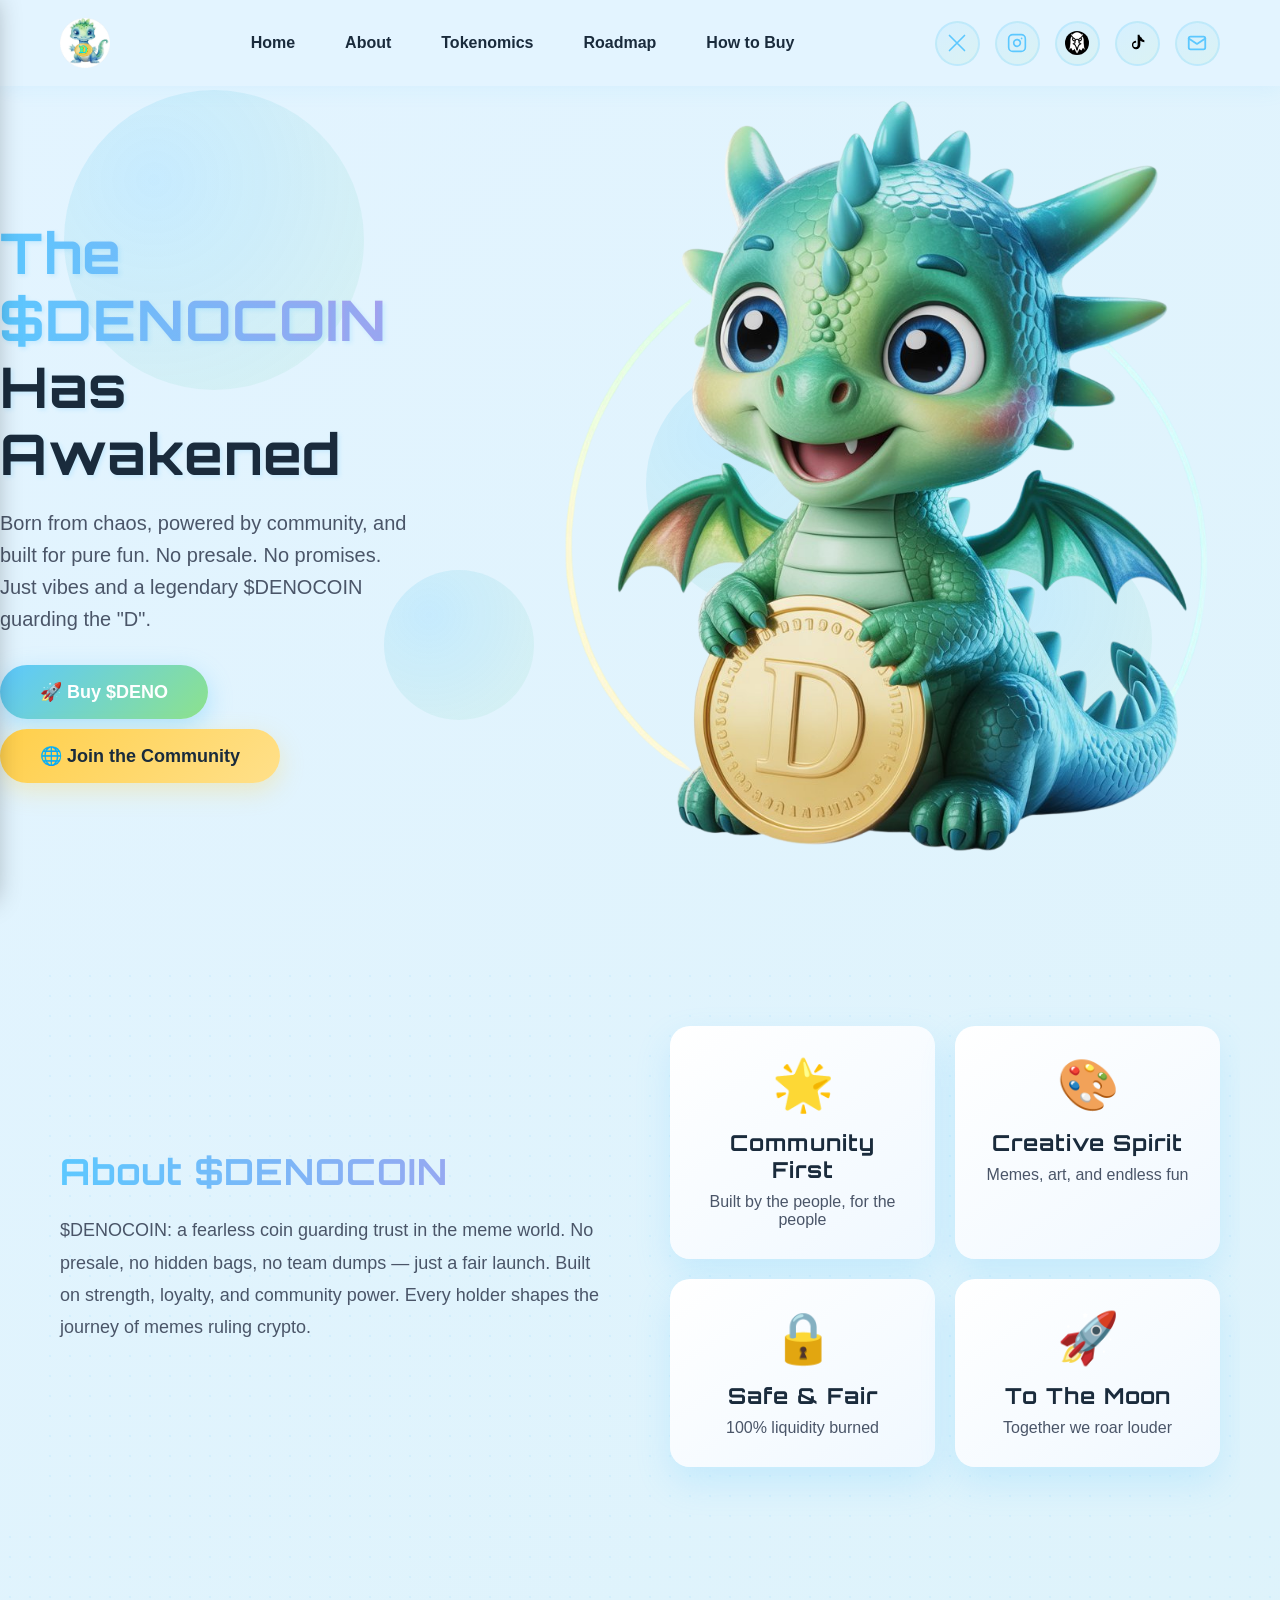
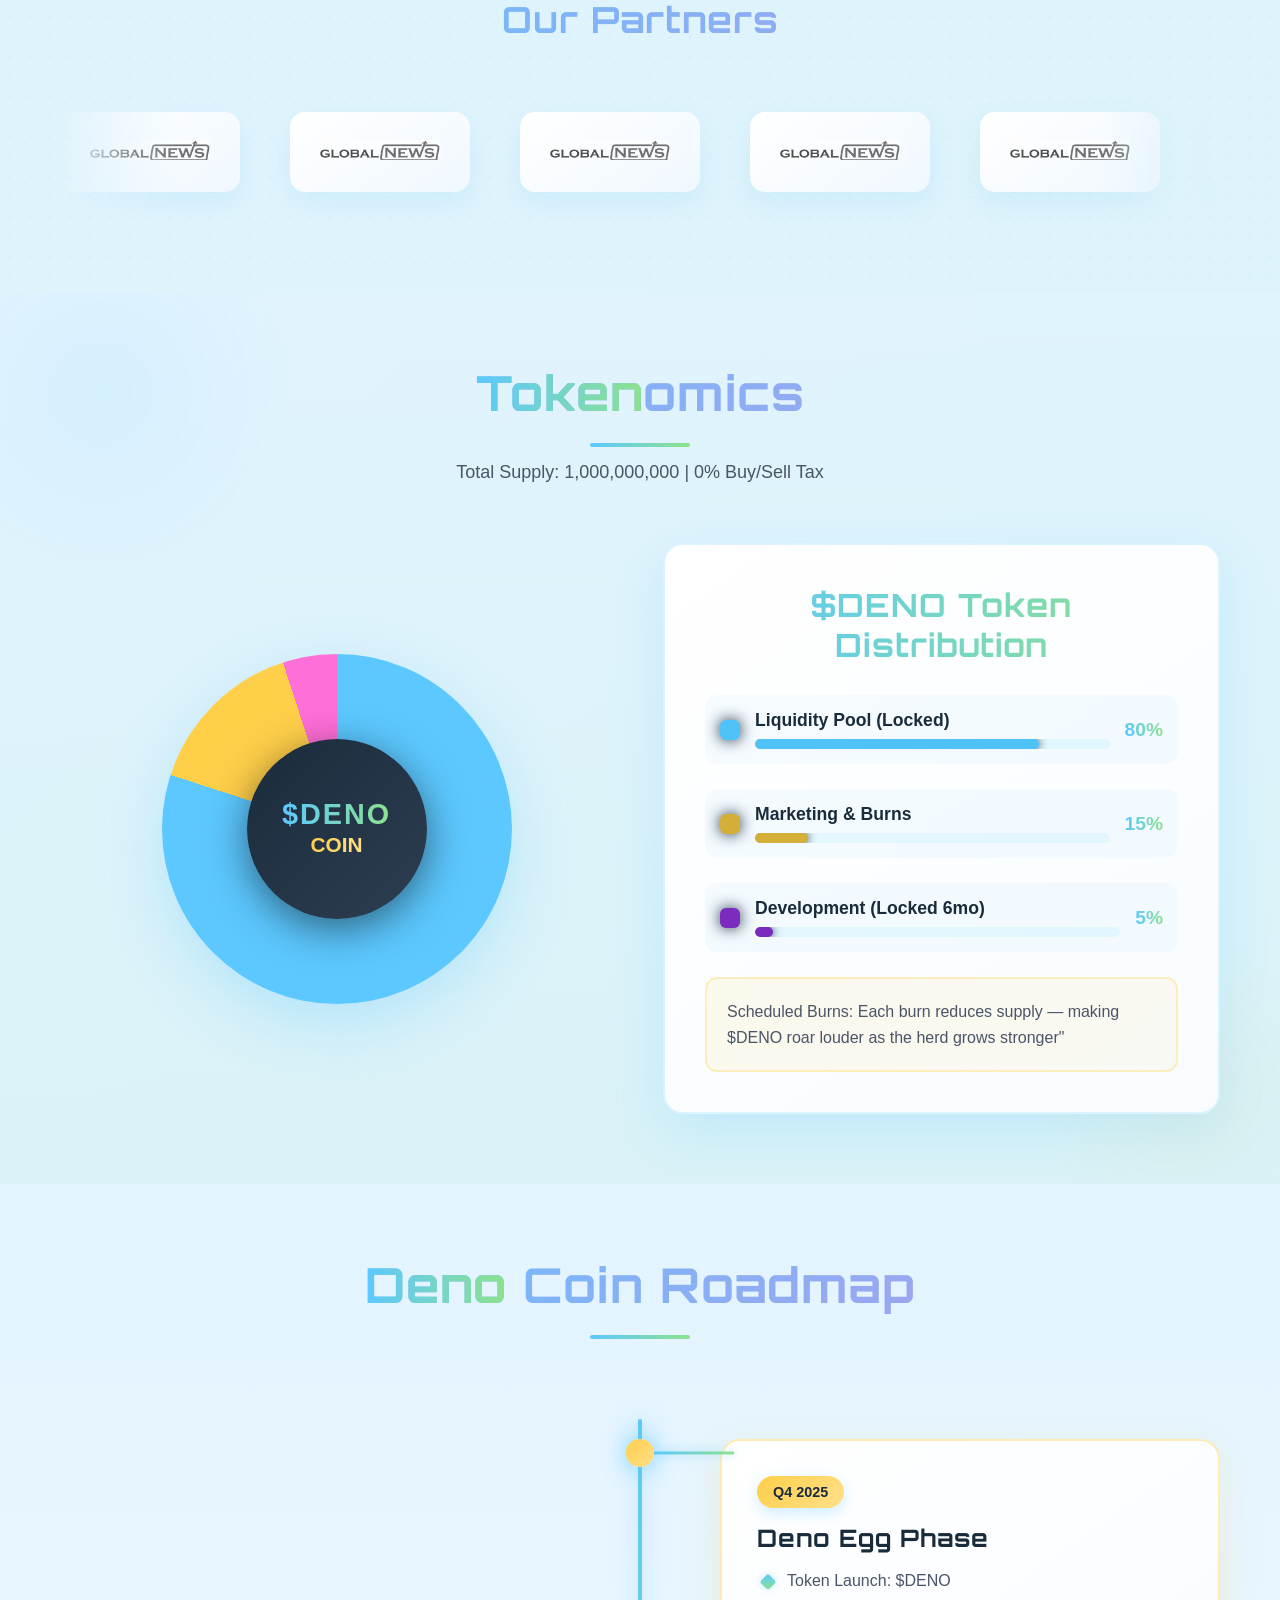
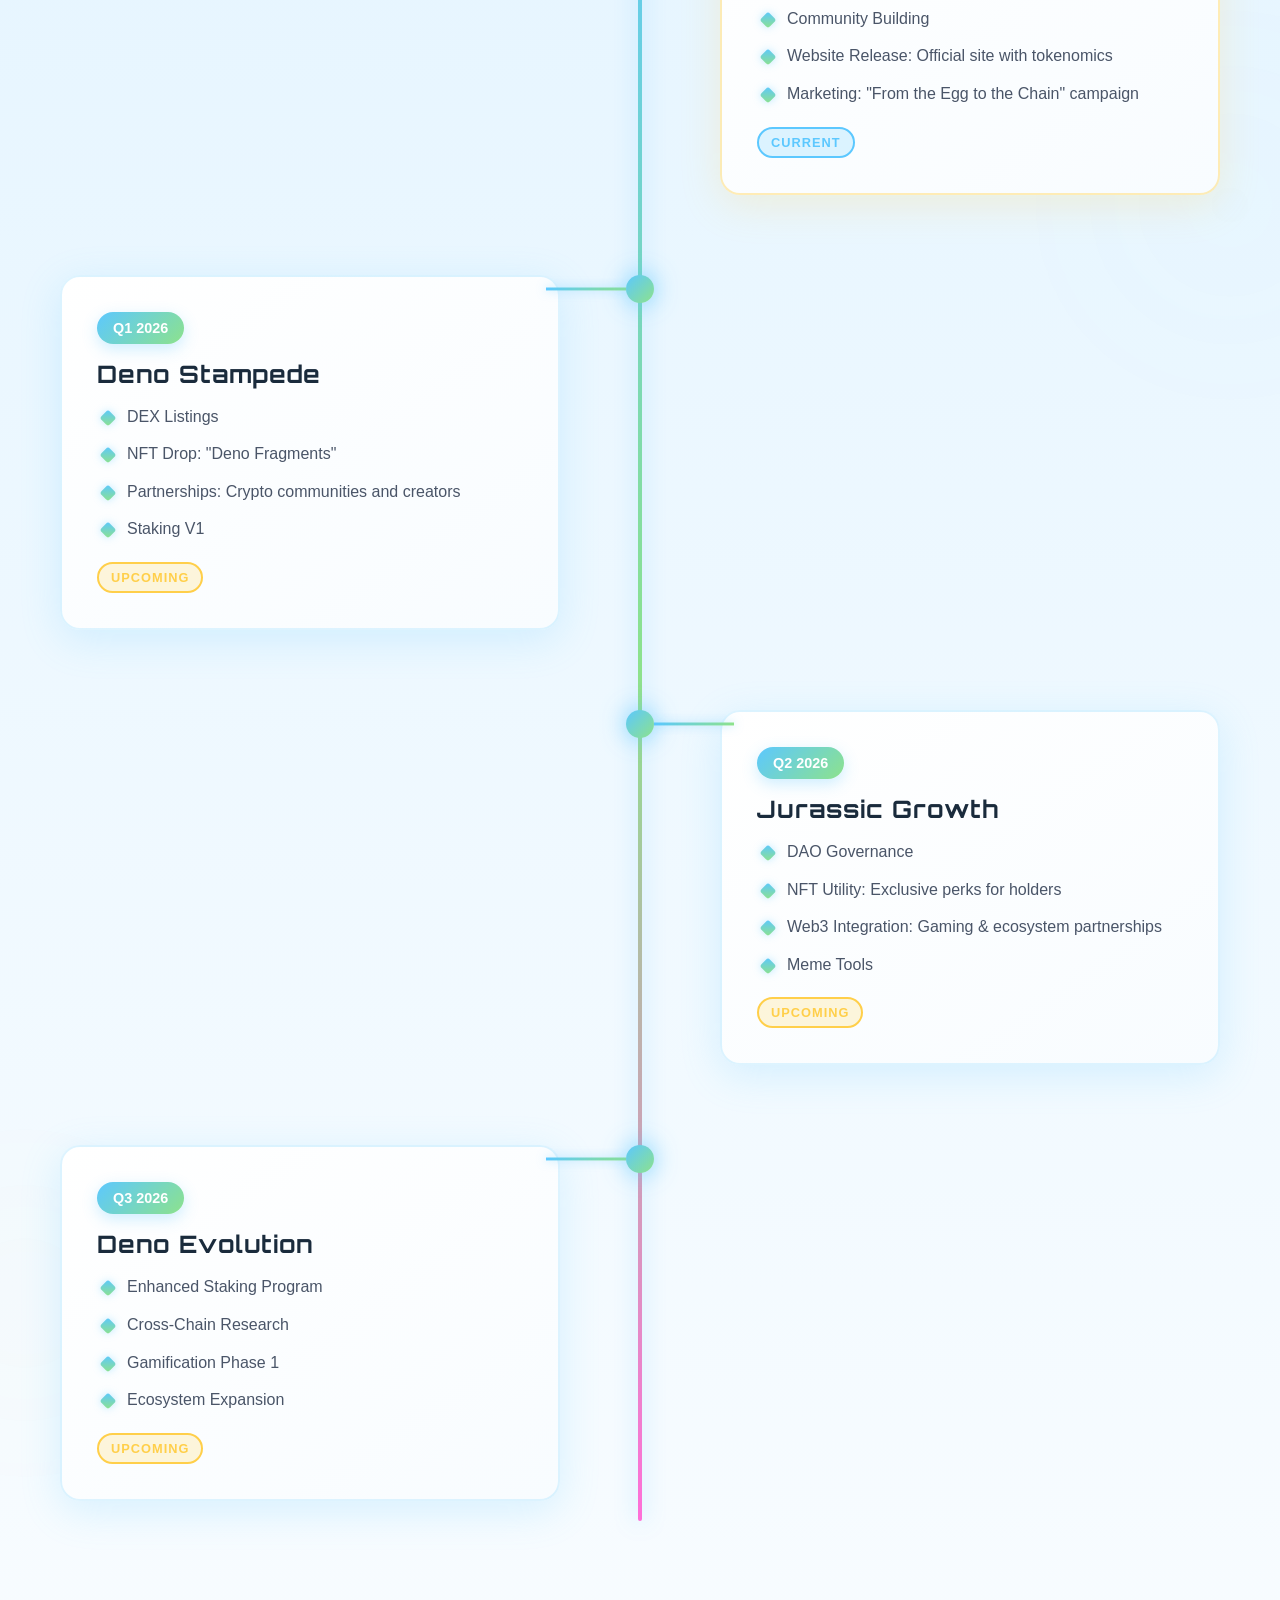
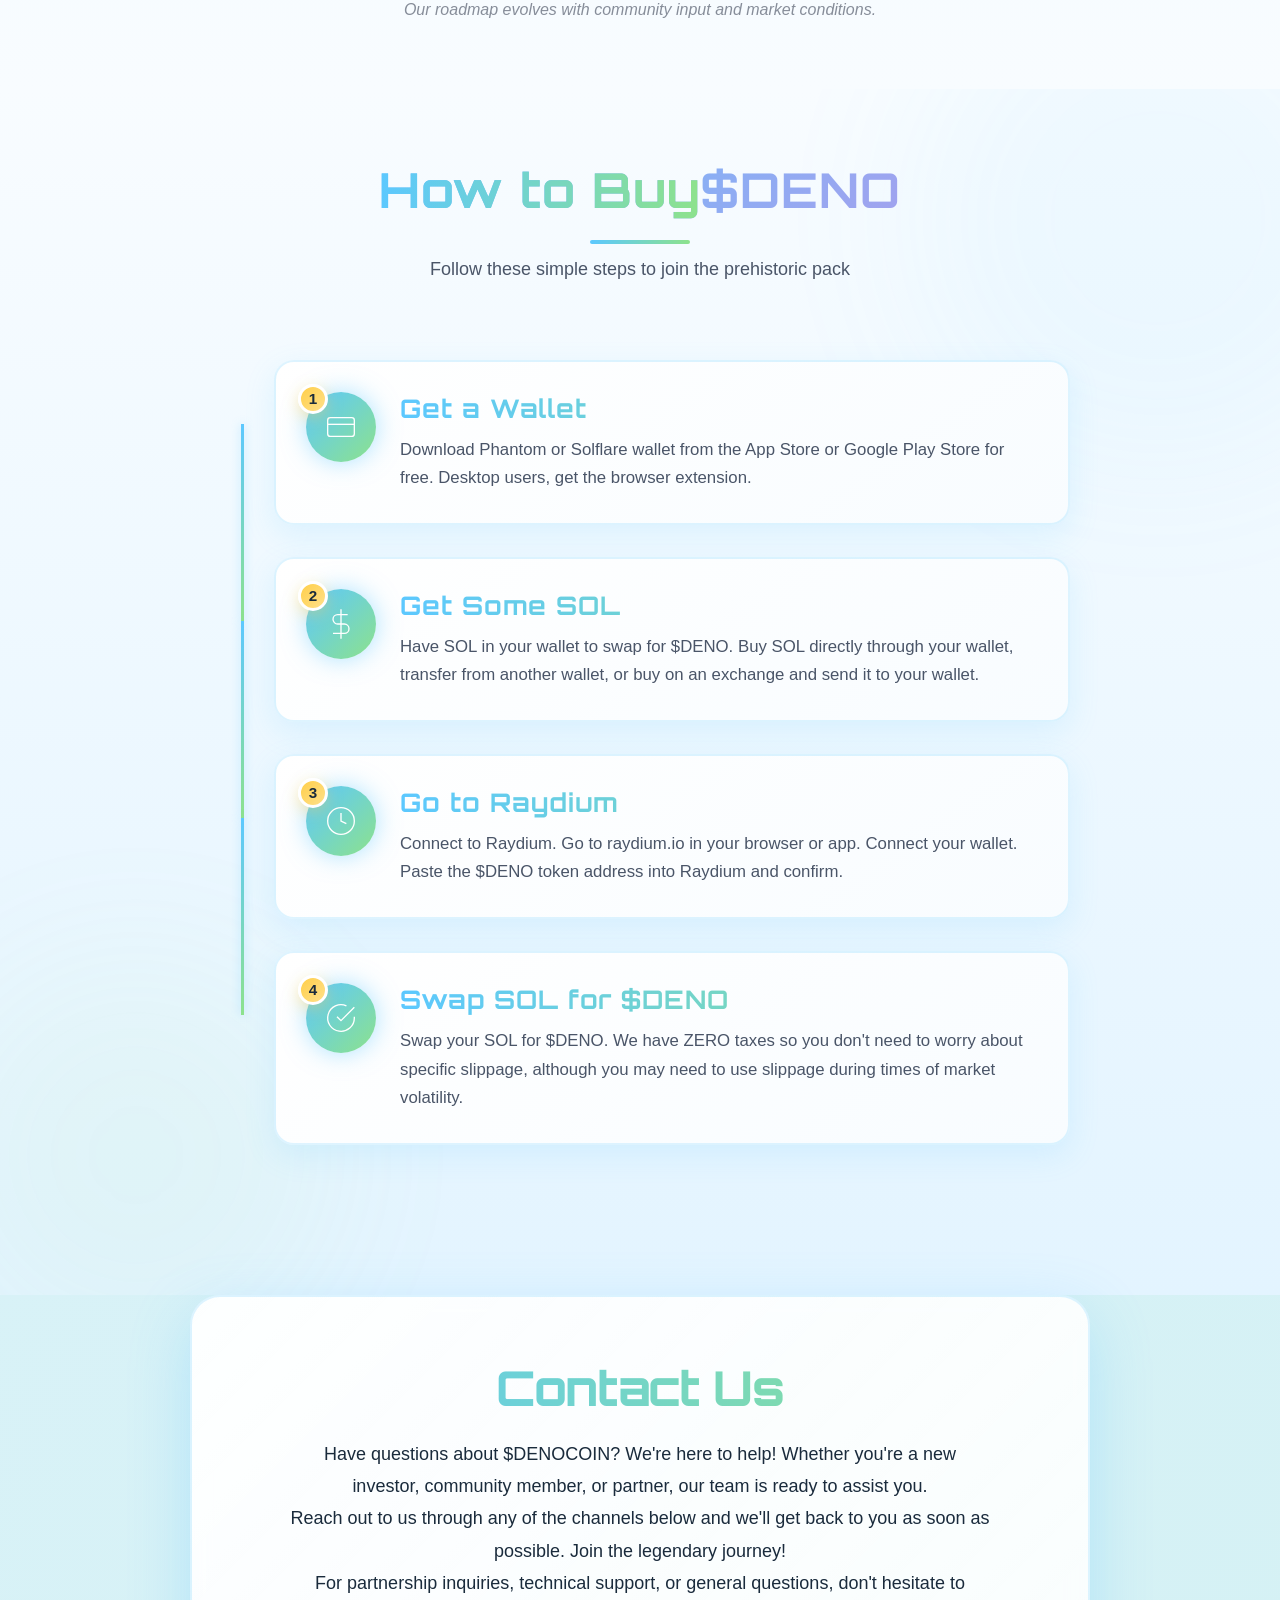
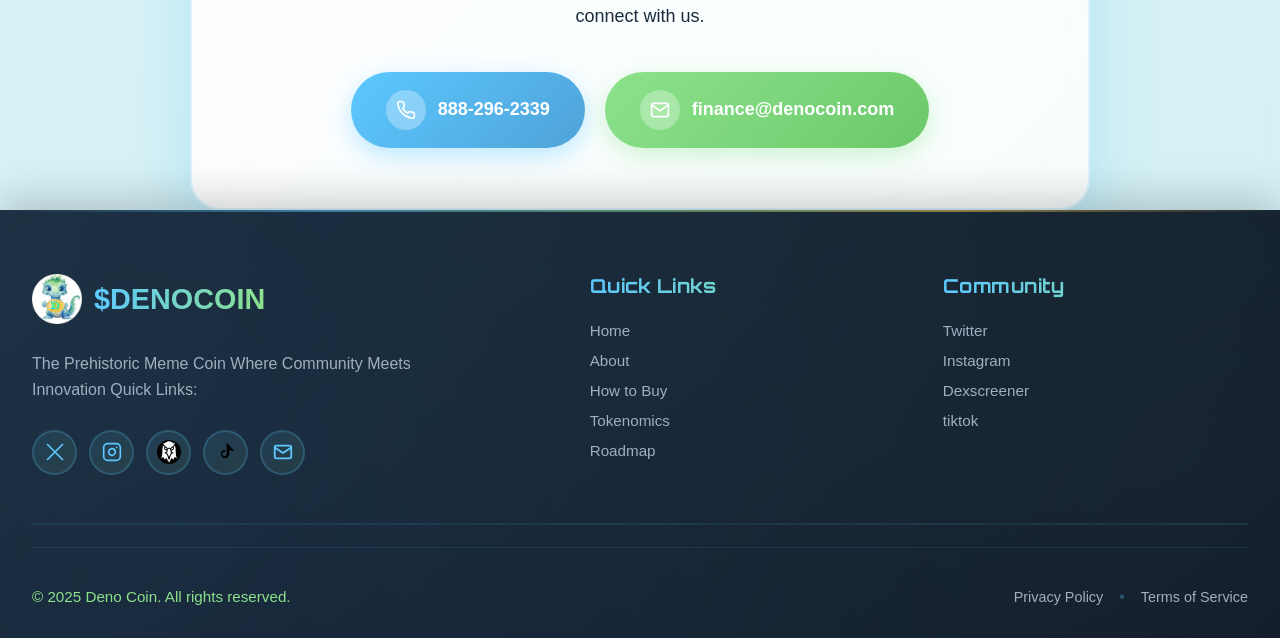
==== index.html @ b8a7f5a5 "edit" ====
<!DOCTYPE html>
<html lang="en">
<head>
    <meta charset="UTF-8">
    <meta name="viewport" content="width=device-width, initial-scale=1.0">
     <script async 
        src="https://pagead2.googlesyndication.com/pagead/js/adsbygoogle.js?client=ca-pub-6434935973599020"
        crossorigin="anonymous">
    </script>
    <title>$DENOCOIN</title>
    <link rel="icon" type="image/png" sizes="32x32" href="mainlogo.png">
    <link rel="stylesheet" href="style.css">
    <link href="https://cdn.jsdelivr.net/npm/aos@2.3.4/dist/aos.css" rel="stylesheet">
    <link href="https://fonts.googleapis.com/css2?family=Orbitron:wght@400;600;700;800&display=swap" rel="stylesheet">
    <style>

        
/* ===== MOBILE RESPONSIVE FIXES ===== */

/* Fix 1: Prevent hero image overflow on mobile */
@media (max-width: 991px) {
    .hero {
        overflow-x: hidden !important;
    }
    
    .hero-image {
        max-width: 100%;
      overflow-x:hidden !important;
    }
    
    .hero-dragon {
        max-width: 100%;
        height: auto;
        object-fit: contain;
    }
}

@media (max-width: 767px) {
    .hero-dragon {
        height: 50vh;
        max-height: 400px;
        width: auto;
        max-width: 100%;
    }
}

@media (max-width: 639px) {
    .hero-dragon {
        height: 45vh;
        max-height: 350px;
    }
}

@media (max-width: 479px) {
    .hero-dragon {
        height: 40vh;
        max-height: 300px;
    }
}

/* Fix 2: Contact Section Icon Size Fix for Mobile */
.contact-section {
    max-width: 900px;
    margin: 0 auto;
    background: linear-gradient(135deg, rgba(255, 255, 255, 0.95), rgba(255, 255, 255, 0.85));
    border-radius: 30px;
    padding: 60px 40px;
    box-shadow: 0 20px 60px rgba(92, 200, 255, 0.3);
    backdrop-filter: blur(10px);
    border: 2px solid rgba(92, 200, 255, 0.2);
}

.contact-section h2 {
    font-size: 48px;
    font-weight: 800;
    text-align: center;
    background: linear-gradient(90deg, #5CC8FF, #8DE28C);
    -webkit-background-clip: text;
    -webkit-text-fill-color: transparent;
    margin-bottom: 20px;
}

.contact-description {
    text-align: center;
    color: #1A2B3C;
    font-size: 18px;
    line-height: 1.8;
    margin-bottom: 40px;
    max-width: 700px;
    margin-left: auto;
    margin-right: auto;
}

.contact-buttons {
    display: flex;
    gap: 20px;
    justify-content: center;
    flex-wrap: wrap;
}

.contact-btn {
    display: flex;
    align-items: center;
    gap: 12px;
    padding: 18px 35px;
    border-radius: 50px;
    text-decoration: none;
    font-size: 18px;
    font-weight: 600;
    transition: all 0.4s ease;
    border: none;
    cursor: pointer;
    position: relative;
    overflow: hidden;
}

/* FIX: Properly constrain contact icon wrapper */
.contact-icon-wrapper {
    display: flex;
    align-items: center;
    justify-content: center;
    width: 40px;
    height: 40px;
    min-width: 40px; /* Prevent shrinking */
    min-height: 40px; /* Prevent shrinking */
    background: rgba(255, 255, 255, 0.3);
    border-radius: 50%;
    flex-shrink: 0;
    z-index: 1;
}

/* FIX: Constrain SVG size properly */
.contact-icon-wrapper svg {
    width: 20px;
    height: 20px;
    min-width: 20px;
    min-height: 20px;
    stroke-width: 2;
    flex-shrink: 0;
}

.phone-btn {
    background: linear-gradient(135deg, #5CC8FF, #4fa3d8);
    color: white;
    box-shadow: 0 8px 25px rgba(92, 200, 255, 0.4);
}

.email-btn {
    background: linear-gradient(135deg, #8DE28C, #6bc96a);
    color: white;
    box-shadow: 0 8px 25px rgba(141, 226, 140, 0.4);
}

.contact-btn:hover {
    transform: translateY(-5px) scale(1.05);
}

.contact-btn span {
    z-index: 1;
}

/* Mobile Responsive Fixes for Contact Section */
@media (max-width: 768px) {
    .contact-section {
        padding: 40px 25px;
        border-radius: 20px;
    }
    
    .contact-section h2 {
        font-size: 36px;
    }
    
    .contact-description {
        font-size: 16px;
        margin-bottom: 30px;
    }
    
    .contact-buttons {
        flex-direction: column;
        align-items: center;
        gap: 15px;
    }
    
    .contact-btn {
        width: 100%;
        max-width: 350px;
        justify-content: center;
        padding: 16px 30px;
        font-size: 16px;
    }
    
    /* IMPORTANT: Keep icons small on mobile */
    .contact-icon-wrapper {
        width: 36px;
        height: 36px;
        min-width: 36px;
        min-height: 36px;
    }
    
    .contact-icon-wrapper svg {
        width: 18px;
        height: 18px;
        min-width: 18px;
        min-height: 18px;
    }
}

@media (max-width: 480px) {
    .contact-section {
        padding: 30px 20px;
    }
    
    .contact-section h2 {
        font-size: 32px;
    }
    
    .contact-description {
        font-size: 15px;
    }
    
    .contact-btn {
        padding: 14px 25px;
        font-size: 15px;
    }
    
    /* Even smaller icons on very small screens */
    .contact-icon-wrapper {
        width: 32px;
        height: 32px;
        min-width: 32px;
        min-height: 32px;
    }
    
    .contact-icon-wrapper svg {
        width: 16px;
        height: 16px;
        min-width: 16px;
        min-height: 16px;
    }
}

/* Additional overflow prevention */
body {
    overflow-x: hidden !important;
}

.container {
    overflow-x: hidden;
}

section {
    overflow-x: hidden;
}
    </style>
</head>
<body>

    
    <!-- Background Decorations -->
    <div class="bg-decorations">
        <div class="bubble"></div>
        <div class="bubble"></div>
        <div class="bubble"></div>
        <div class="bubble"></div>
    </div>

    <!-- Header -->
    <header>
        <nav class="container">
            <div class="logo">
                <img src="mainlogo.png" alt="Logo" class="mainlogo">
            </div>
            
            <!-- Desktop Navigation -->
            <ul class="nav-links">
                <li><a href="#home">Home</a></li>
                <li><a href="#about">About</a></li>
                <li><a href="#tokenomics">Tokenomics</a></li>
                <li><a href="#roadmap">Roadmap</a></li>
                <li><a href="#howtobuy">How to Buy</a></li>
                
            </ul>

            <!-- Desktop Social Icons -->
            <div class="social-icons desktop-social">
 <a href="https://x.com/denocoin78?t=QWx5kdKXWdDCJBivxM5slg&s=08" target="_blank" rel="noopener noreferrer"
    class="footer-social-link" aria-label="X (Twitter)">
    <svg xmlns="http://www.w3.org/2000/svg" width="20" height="20" viewBox="0 0 24 24"
        fill="none" stroke="currentColor" stroke-width="2" stroke-linecap="round"
        stroke-linejoin="round">
        <path d="M3 3l18 18M21 3L3 21" />
    </svg>
</a>


<a href="https://www.instagram.com/denocoin.com78/?utm_source=qr&igsh=MW1lbmZuMWdtbzdxZg%3D%3D#" target="_blank" rel="noopener noreferrer"
    class="footer-social-link" aria-label="Instagram">
    <svg xmlns="http://www.w3.org/2000/svg" width="20" height="20" viewBox="0 0 24 24"
        fill="none" stroke="currentColor" stroke-width="2" stroke-linecap="round"
        stroke-linejoin="round">
        <rect x="2" y="2" width="20" height="20" rx="5" ry="5"></rect>
        <path d="M16 11.37A4 4 0 1 1 12.63 8 4 4 0 0 1 16 11.37z"></path>
        <line x1="17.5" y1="6.5" x2="17.51" y2="6.5"></line>
    </svg>
</a>

                        <a href="https://dexscreener.com/solana/h7tauzznqjlh2bhc6mtxwwzgpaelr4q5bkelzscjwad "
                            target="_blank" rel="noopener noreferrer" class="footer-social-link"
                            aria-label="Dexscreener">
                            <img src="dex.jpeg" class="dex-logo" height="30px" alt="">
                        </a>
    <a href="https://www.tiktok.com/@denocoin?_r=1&_t=ZS-91EPRwwXp6z" 
   target="_blank" rel="noopener noreferrer" 
   class="footer-social-link" aria-label="TikTok">
   <svg xmlns="http://www.w3.org/2000/svg" 
        width="22" height="22" 
        viewBox="0 0 48 48" 
        fill="#000000">
      <path d="M35.09 13.27a9.18 9.18 0 0 1-5.41-5.41V6h-4.27v22.25a4.83 4.83 0 1 1-4.83-4.83 4.9 4.9 0 0 1 1.48.23v-4.49a9.2 9.2 0 1 0 9.2 9.2V19.3a13.4 13.4 0 0 0 8.82 3v-4.25a9.14 9.14 0 0 1-5.99-4.78z"/>
   </svg>
</a>

<a href="mailto:finance@denocoin.com"
   class="footer-social-link"
   aria-label="Email finance@denocoin.com"
   title="finance@denocoin.com">
    <svg xmlns="http://www.w3.org/2000/svg"
         width="22" height="22"
         viewBox="0 0 24 24"
         fill="none"
         stroke="currentColor"
         stroke-width="2"
         stroke-linecap="round"
         stroke-linejoin="round">
        <rect x="3" y="5" width="18" height="14" rx="2" ry="2"></rect>
        <polyline points="3,7 12,13 21,7"></polyline>
    </svg>
</a>





            </div>

            <!-- Mobile Burger Menu -->
            <button class="burger-menu" id="burgerMenu" aria-label="Toggle Menu">
                <span class="burger-line"></span>
                <span class="burger-line"></span>
                <span class="burger-line"></span>
            </button>
        </nav>

        <!-- Mobile Menu Overlay -->
        <div class="mobile-menu" id="mobileMenu">
            <div class="mobile-menu-content">
                <ul class="mobile-nav-links">
                    <li><a href="#home" class="mobile-link">Home</a></li>
                    <li><a href="#about" class="mobile-link">About</a></li>
                    <li><a href="#tokenomics" class="mobile-link">Tokenomics</a></li>
                    <li><a href="#roadmap" class="mobile-link">Roadmap</a></li>
                    <li><a href="#howtobuy" class="mobile-link">How to Buy</a></li>
                </ul>
                
                <div class="mobile-social-icons">
                                         <a href="https://x.com/denocoin78?t=QWx5kdKXWdDCJBivxM5slg&s=08" target="_blank" rel="noopener noreferrer"
    class="footer-social-link" aria-label="X (Twitter)">
    <svg xmlns="http://www.w3.org/2000/svg" width="20" height="20" viewBox="0 0 24 24"
        fill="none" stroke="currentColor" stroke-width="2" stroke-linecap="round"
        stroke-linejoin="round">
        <path d="M3 3l18 18M21 3L3 21" />
    </svg>
</a>


<a href="https://www.instagram.com/denocoin.com78/?utm_source=qr&igsh=MW1lbmZuMWdtbzdxZg%3D%3D#" target="_blank" rel="noopener noreferrer"
    class="footer-social-link" aria-label="Instagram">
    <svg xmlns="http://www.w3.org/2000/svg" width="20" height="20" viewBox="0 0 24 24"
        fill="none" stroke="currentColor" stroke-width="2" stroke-linecap="round"
        stroke-linejoin="round">
        <rect x="2" y="2" width="20" height="20" rx="5" ry="5"></rect>
        <path d="M16 11.37A4 4 0 1 1 12.63 8 4 4 0 0 1 16 11.37z"></path>
        <line x1="17.5" y1="6.5" x2="17.51" y2="6.5"></line>
    </svg>
</a>

                        <a href="https://dexscreener.com/solana/h7tauzznqjlh2bhc6mtxwwzgpaelr4q5bkelzscjwad "
                            target="_blank" rel="noopener noreferrer" class="footer-social-link"
                            aria-label="Dexscreener">
                            <img src="dex.jpeg" class="dex-logo" height="30px" alt="">
                        </a>
   <a href="https://www.tiktok.com/@denocoin?_r=1&_t=ZS-91EPRwwXp6z" 
   target="_blank" rel="noopener noreferrer" 
   class="footer-social-link" aria-label="TikTok">
   <svg xmlns="http://www.w3.org/2000/svg" 
        width="22" height="22" 
        viewBox="0 0 48 48" 
        fill="#000000">
      <path d="M35.09 13.27a9.18 9.18 0 0 1-5.41-5.41V6h-4.27v22.25a4.83 4.83 0 1 1-4.83-4.83 4.9 4.9 0 0 1 1.48.23v-4.49a9.2 9.2 0 1 0 9.2 9.2V19.3a13.4 13.4 0 0 0 8.82 3v-4.25a9.14 9.14 0 0 1-5.99-4.78z"/>
   </svg>
</a>

<a href="mailto:finance@denocoin.com"
   class="footer-social-link"
   aria-label="Email finance@denocoin.com"
   title="finance@denocoin.com">
    <svg xmlns="http://www.w3.org/2000/svg"
         width="22" height="22"
         viewBox="0 0 24 24"
         fill="none"
         stroke="currentColor"
         stroke-width="2"
         stroke-linecap="round"
         stroke-linejoin="round">
        <rect x="3" y="5" width="18" height="14" rx="2" ry="2"></rect>
        <polyline points="3,7 12,13 21,7"></polyline>
    </svg>
</a>


                </div>
            </div>
        </div>
    </header>

    <!-- Hero Section -->
    <section class="hero container" id="home">
        <div class="hero-content">
            <h1 class="hero-title">
                <span class="hero-highlight">The $DENOCOIN</span> Has Awakened
            </h1>
            <p class="hero-text">
                Born from chaos, powered by community, and built for pure fun.
                No presale. No promises. Just vibes and a legendary $DENOCOIN guarding the "D".
            </p>
            <div class="button-group">
                <a href="https://dexscreener.com/solana/h7tauzznqjlh2bhc6mtxwwzgpaelr4q5bkelzscjwad" class="btn btn-primary">🚀 Buy $DENO</a>
                <a href="https://x.com/denocoin78?t=QWx5kdKXWdDCJBivxM5slg&s=08" class="btn btn-secondary">🌐 Join the Community</a>
            </div>
           
        </div>
        <div class="hero-image">
            <img src="dragon img 4.png" alt="DinoCoin logo" class="hero-dragon">
        </div>
    </section>

    <!-- About Section -->
    <section id="about" class="container">
        <div class="about-bg"></div>
        <div class="about-content">
            <div class="about-text" data-aos="fade-left">
                <h2>About $DENOCOIN</h2>
                <p>
                    $DENOCOIN: a fearless coin guarding trust in the meme world.
                    No presale, no hidden bags, no team dumps — just a fair launch. 
                    Built on strength, loyalty, and community power.
                    Every holder shapes the journey of memes ruling crypto.
                </p>
            </div>

            <div class="about-cards" data-aos="fade-right">
                <div class="card" data-aos="fade-right" data-aos-delay="100">
                    <div class="card-icon">🌟</div>
                    <h3>Community First</h3>
                    <p>Built by the people, for the people</p>
                </div>
                <div class="card" data-aos="fade-right" data-aos-delay="200">
                    <div class="card-icon">🎨</div>
                    <h3>Creative Spirit</h3>
                    <p>Memes, art, and endless fun</p>
                </div>
                <div class="card" data-aos="fade-right" data-aos-delay="300">
                    <div class="card-icon">🔒</div>
                    <h3>Safe & Fair</h3>
                    <p>100% liquidity burned</p>
                </div>
                <div class="card" data-aos="fade-right" data-aos-delay="400">
                    <div class="card-icon">🚀</div>
                    <h3>To The Moon</h3>
                    <p>Together we roar louder</p>
                </div>
            </div>
        </div>
    </section>
<!-- ===== PARTNERS SECTION ===== -->
<section id="partners" class="section">
    <div class="partners-bg"></div>
    <div class="container">
        <h2 class="partners-heading">Our Partners</h2>
        <div class="partners-marquee">
            <div class="partners-track">
                <div class="partner-logo">
                    <a href="https://usanews.com/newsroom/denocoin-revolutionizing-crypto-with-community-driven-memecoins"><img src="usanews.png" alt=""></a>
                </div>
                <div class="partner-logo">
                  <a href="https://usanews.com/newsroom/denocoin-revolutionizing-crypto-with-community-driven-memecoins"><img src="usanews.png" alt=""></a>
                </div>
                <div class="partner-logo">
                    <a href="https://usanews.com/newsroom/denocoin-revolutionizing-crypto-with-community-driven-memecoins"><img src="usanews.png" alt=""></a>
                </div>
                <div class="partner-logo">
                   <a href="https://usanews.com/newsroom/denocoin-revolutionizing-crypto-with-community-driven-memecoins"><img src="usanews.png" alt=""></a>
                </div>
                <!-- Duplicate for seamless loop -->
                <div class="partner-logo">
                   <a href="https://usanews.com/newsroom/denocoin-revolutionizing-crypto-with-community-driven-memecoins"><img src="usanews.png" alt=""></a>
                </div>
                <div class="partner-logo">
                   <a href="https://usanews.com/newsroom/denocoin-revolutionizing-crypto-with-community-driven-memecoins"><img src="usanews.png" alt=""></a>
                </div>
                <div class="partner-logo">
                   <a href="https://usanews.com/newsroom/denocoin-revolutionizing-crypto-with-community-driven-memecoins"><img src="usanews.png" alt=""></a>
                </div>
                <div class="partner-logo">
                    <a href="https://usanews.com/newsroom/denocoin-revolutionizing-crypto-with-community-driven-memecoins"><img src="usanews.png" alt=""></a>
                </div>
            </div>
        </div>
    </div>
</section>
    <!-- Tokenomics Section -->
    <section class="tokenomics-section" id="tokenomics">
        <div class="tokenomics-container">
            <div class="section-header">
                <h2 class="section-title">
                    <span class="text-gradient">Token</span>omics
                </h2>
                <div class="title-underline"></div>
                <p class="section-subtitle">
                  Total Supply: 1,000,000,000 | 0% Buy/Sell Tax

                </p>
            </div>

            <div class="tokenomics-content">
                <div class="tokenomics-chart">
                    <div class="pie-chart" id="pieChart">
                        <div class="chart-center">
                            <span class="logo-text">$DENO</span>
                            <span class="logo-highlight">COIN</span>
                        </div>
                    </div>
                </div>

                <div class="tokenomics-breakdown">
                    <h3 class="breakdown-title">$DENO Token Distribution</h3>
                    <div class="distribution-list">
                        <div class="distribution-item">
                            <div class="distribution-info">
                                <div class="distribution-color" style="background-color: #4fc3f7;"></div>
                                <div class="distribution-details">
                                    <span class="distribution-category">Liquidity Pool (Locked)</span>
                                    <div class="distribution-bar">
                                        <div class="distribution-progress"
                                            style="width: 80%; background-color: #4fc3f7;"></div>
                                    </div>
                                </div>
                            </div>
                            <span class="distribution-percentage">80%</span>
                        </div>

                        <div class="distribution-item">
                            <div class="distribution-info">
                                <div class="distribution-color" style="background-color: #d4af37;"></div>
                                <div class="distribution-details">
                                    <span class="distribution-category">Marketing & Burns</span>
                                    <div class="distribution-bar">
                                        <div class="distribution-progress"
                                            style="width: 15%; background-color: #d4af37;"></div>
                                    </div>
                                </div>
                            </div>
                            <span class="distribution-percentage">15%</span>
                        </div>

                        <div class="distribution-item">
                            <div class="distribution-info">
                                <div class="distribution-color" style="background-color: #7b2cbf;"></div>
                                <div class="distribution-details">
                                    <span class="distribution-category">Development (Locked 6mo)</span>
                                    <div class="distribution-bar">
                                        <div class="distribution-progress"
                                            style="width: 5%; background-color: #7b2cbf;"></div>
                                    </div>
                                </div>
                            </div>
                            <span class="distribution-percentage">5%</span>
                        </div>
                    </div>
                    <div class="burn-mechanic">
                        <p> Scheduled Burns: Each burn reduces supply — making $DENO roar louder as the herd grows stronger"</p>
                    </div>
                </div>
            </div>
        </div>

        <div class="tokenomics-bg">
            <div class="geometric-shape shape-1"></div>
            <div class="geometric-shape shape-2"></div>
        </div>
    </section>

   <!-- Roadmap Section -->
<section class="roadmap-section" id="roadmap">
    <div class="roadmap-container">
        <div class="section-header">
            <h2 class="section-title">
                <span class="text-gradient">Deno</span> Coin Roadmap
            </h2>
            <div class="title-underline"></div>
        </div>

        <div class="roadmap-timeline">
            <div class="timeline-track"></div>

            <!-- Q3 2025 -->
            <div class="roadmap-item current">
                <div class="roadmap-marker">
                    <div class="marker-dot"></div>
                    <div class="marker-line"></div>
                </div>

                <div class="roadmap-content">
                    <div class="roadmap-phase">Q4 2025</div>
                    <h3 class="roadmap-title">Deno Egg Phase</h3>
                    <ul class="milestone-list">
                        <li class="milestone-item">Token Launch: $DENO</li>
                        <li class="milestone-item">Community Building</li>
                        <li class="milestone-item">Website Release: Official site with tokenomics</li>
                        <li class="milestone-item">Marketing: "From the Egg to the Chain" campaign</li>
                    </ul>
                    <div class="status-badge">current</div>
                </div>
            </div>

            <!-- Q4 2025 -->
            <div class="roadmap-item upcoming">
                <div class="roadmap-marker">
                    <div class="marker-dot"></div>
                    <div class="marker-line"></div>
                </div>

                <div class="roadmap-content">
                    <div class="roadmap-phase">Q1 2026</div>
                    <h3 class="roadmap-title">Deno Stampede</h3>
                    <ul class="milestone-list">
                        <li class="milestone-item">DEX Listings</li>
                        <li class="milestone-item">NFT Drop: "Deno Fragments"</li>
                        <li class="milestone-item">Partnerships: Crypto communities and creators</li>
                        <li class="milestone-item">Staking V1</li>
                    </ul>
                    <div class="status-badge">upcoming</div>
                </div>
            </div>

            <!-- Q1 2026 -->
            <div class="roadmap-item upcoming">
                <div class="roadmap-marker">
                    <div class="marker-dot"></div>
                    <div class="marker-line"></div>
                </div>

                <div class="roadmap-content">
                    <div class="roadmap-phase">Q2 2026</div>
                    <h3 class="roadmap-title">Jurassic Growth</h3>
                    <ul class="milestone-list">
                        <li class="milestone-item">DAO Governance</li>
                        <li class="milestone-item">NFT Utility: Exclusive perks for holders</li>
                        <li class="milestone-item">Web3 Integration: Gaming & ecosystem partnerships</li>
                        <li class="milestone-item">Meme Tools</li>
                    </ul>
                    <div class="status-badge">upcoming</div>
                </div>
            </div>

            <!-- Q2 2026 -->
            <div class="roadmap-item upcoming">
                <div class="roadmap-marker">
                    <div class="marker-dot"></div>
                    <div class="marker-line"></div>
                </div>

                <div class="roadmap-content">
                    <div class="roadmap-phase">Q3 2026</div>
                    <h3 class="roadmap-title">Deno Evolution</h3>
                    <ul class="milestone-list">
                        <li class="milestone-item">Enhanced Staking Program</li>
                        <li class="milestone-item">Cross-Chain Research</li>
                        <li class="milestone-item">Gamification Phase 1</li>
                        <li class="milestone-item">Ecosystem Expansion</li>
                    </ul>
                    <div class="status-badge">upcoming</div>
                </div>
            </div>
        </div>

        <div class="roadmap-note">
            <p>Our roadmap evolves with community input and market conditions.</p>
        </div>
    </div>

    <div class="glow-effect roadmap-glow-1"></div>
    <div class="glow-effect roadmap-glow-2"></div>
</section>



    <!-- How to Buy Section -->
    <section class="how-it-works-section" id="howtobuy">
        <div class="how-container">
            <div class="section-header">
                <h2 class="section-title">
                    <span class="text-gradient">How to Buy</span>$DENO

                </h2>
                <div class="title-underline"></div>
                <p class="section-subtitle">
                   Follow these simple steps to join the prehistoric pack

                </p>
            </div>

            <div class="steps-container">
                <div class="step-card" data-step="1">
                    <div class="step-connector">
                        <div class="connector-line"></div>
                    </div>
                    <div class="step-content">
                        <div class="step-icon-wrapper">
                            <div class="step-icon">
                                <svg xmlns="http://www.w3.org/2000/svg" viewBox="0 0 24 24" fill="none"
                                    stroke="currentColor" strokeWidth="2" strokeLinecap="round" strokeLinejoin="round">
                                    <rect x="2" y="5" width="20" height="14" rx="2" ry="2"></rect>
                                    <line x1="2" y1="10" x2="22" y2="10"></line>
                                </svg>
                            </div>
                            <div class="step-number">1</div>
                        </div>
                        <div class="step-info">
                            <h3 class="step-title">Get a Wallet</h3>
                            <p class="step-description">Download Phantom or Solflare wallet from the App Store or Google Play Store for free. Desktop users, get the browser extension.</p>
                        </div>
                    </div>
                </div>

                <div class="step-card" data-step="2">
                    <div class="step-connector">
                        <div class="connector-line"></div>
                    </div>
                    <div class="step-content">
                        <div class="step-icon-wrapper">
                            <div class="step-icon">
                                <svg xmlns="http://www.w3.org/2000/svg" viewBox="0 0 24 24" fill="none"
                                    stroke="currentColor" strokeWidth="2" strokeLinecap="round" strokeLinejoin="round">
                                    <line x1="12" y1="1" x2="12" y2="23"></line>
                                    <path d="M17 5H9.5a3.5 3.5 0 0 0 0 7h5a3.5 3.5 0 0 1 0 7H6"></path>
                                </svg>
                            </div>
                            <div class="step-number">2</div>
                        </div>
                        <div class="step-info">
                            <h3 class="step-title">Get Some SOL</h3>
                            <p class="step-description">Have SOL in your wallet to swap for $DENO. Buy SOL directly through your wallet, transfer from another wallet, or buy on an exchange and send it to your wallet.</p>
                        </div>
                    </div>
                </div>

                <div class="step-card" data-step="3">
                    <div class="step-connector">
                        <div class="connector-line"></div>
                    </div>
                    <div class="step-content">
                        <div class="step-icon-wrapper">
                            <div class="step-icon">
                                <svg xmlns="http://www.w3.org/2000/svg" viewBox="0 0 24 24" fill="none"
                                    stroke="currentColor" strokeWidth="2" strokeLinecap="round" strokeLinejoin="round">
                                    <circle cx="12" cy="12" r="10"></circle>
                                    <polyline points="12 6 12 12 16 14"></polyline>
                                </svg>
                            </div>
                            <div class="step-number">3</div>
                        </div>
                        <div class="step-info">
                            <h3 class="step-title">Go to Raydium</h3>
                            <p class="step-description">Connect to Raydium. Go to raydium.io in your browser or app. Connect your wallet. Paste the $DENO token address into Raydium and confirm.</p>
                        </div>
                    </div>
                </div>

                <div class="step-card" data-step="4">
                    <div class="step-connector"></div>
                    <div class="step-content">
                        <div class="step-icon-wrapper">
                            <div class="step-icon">
                                <svg xmlns="http://www.w3.org/2000/svg" viewBox="0 0 24 24" fill="none"
                                    stroke="currentColor" strokeWidth="2" strokeLinecap="round" strokeLinejoin="round">
                                    <path d="M22 11.08V12a10 10 0 1 1-5.93-9.14"></path>
                                    <polyline points="22 4 12 14.01 9 11.01"></polyline>
                                </svg>
                            </div>
                            <div class="step-number">4</div>
                        </div>
                        <div class="step-info">
                            <h3 class="step-title">Swap SOL for $DENO</h3>
                            <p class="step-description">Swap your SOL for $DENO. We have ZERO taxes so you don't need to worry about specific slippage, although you may need to use slippage during times of market volatility.</p>
                        </div>
                    </div>
                </div>
            </div>
        </div>

        <div class="glow-effect glow-1"></div>
        <div class="glow-effect glow-2"></div>
    </section>

  <section class="contact-section" id="contact">
    <h2>Contact Us</h2>
    <div class="contact-description">
      <p>Have questions about $DENOCOIN? We're here to help! Whether you're a new investor, community member, or partner, our team is ready to assist you.</p>
      <p>Reach out to us through any of the channels below and we'll get back to you as soon as possible. Join the legendary journey!</p>
      <p>For partnership inquiries, technical support, or general questions, don't hesitate to connect with us.</p>
    </div>

    <div class="contact-buttons">
      <a href="tel:888-296-2339" class="contact-btn phone-btn">
        <div class="contact-icon-wrapper">
          <svg xmlns="http://www.w3.org/2000/svg" viewBox="0 0 24 24" fill="none"
               stroke="currentColor" stroke-width="2" stroke-linecap="round" stroke-linejoin="round">
            <path d="M22 16.92v3a2 2 0 0 1-2.18 2 19.79 19.79 0 0 1-8.63-3.07
                     19.5 19.5 0 0 1-6-6 19.79 19.79 0 0 1-3.07-8.67
                     A2 2 0 0 1 4.11 2h3a2 2 0 0 1 2 1.72
                     12.84 12.84 0 0 0 .7 2.81 2 2 0 0 1-.45 2.11L8.09 9.91
                     a16 16 0 0 0 6 6l1.27-1.27
                     a2 2 0 0 1 2.11-.45
                     12.84 12.84 0 0 0 2.81.7
                     A2 2 0 0 1 22 16.92z"/>
          </svg>
        </div>
        <span>888-296-2339</span>
      </a>

      <a href="mailto:finance@denocoin.com" class="contact-btn email-btn">
        <div class="contact-icon-wrapper">
          <svg xmlns="http://www.w3.org/2000/svg" viewBox="0 0 24 24" fill="none"
               stroke="currentColor" stroke-width="2" stroke-linecap="round" stroke-linejoin="round">
            <path d="M4 4h16c1.1 0 2 .9 2 2v12
                     c0 1.1-.9 2-2 2H4
                     c-1.1 0-2-.9-2-2V6
                     c0-1.1.9-2 2-2z"/>
            <polyline points="22,6 12,13 2,6"/>
          </svg>
        </div>
        <span>finance@denocoin.com</span>
      </a>
    </div>
  </section>
    <!-- Footer -->
    <footer class="footer">
        <div class="footer-container">
            <div class="footer-top">
                <div class="footer-brand">
                    <a href="#home" class="footer-logo">
                        <img src="mainlogo.png" alt="3I/ATLAS AI Logo" class="logo-image">
                        <div class="logo-text-container">
                            <span class="logo-text">$DENOCOIN</span>
                        </div>
                    </a>
                    <p class="footer-tagline">
                       The Prehistoric Meme Coin Where Community Meets Innovation                                                                         Quick Links:

                    </p>
                    <div class="footer-socials">
                    
  <a href="https://x.com/denocoin78?t=QWx5kdKXWdDCJBivxM5slg&s=08" target="_blank" rel="noopener noreferrer"
    class="footer-social-link" aria-label="X (Twitter)">
    <svg xmlns="http://www.w3.org/2000/svg" width="20" height="20" viewBox="0 0 24 24"
        fill="none" stroke="currentColor" stroke-width="2" stroke-linecap="round"
        stroke-linejoin="round">
        <path d="M3 3l18 18M21 3L3 21" />
    </svg>
</a>


<a href="https://www.instagram.com/denocoin.com78/?utm_source=qr&igsh=MW1lbmZuMWdtbzdxZg%3D%3D#" target="_blank" rel="noopener noreferrer"
    class="footer-social-link" aria-label="Instagram">
    <svg xmlns="http://www.w3.org/2000/svg" width="20" height="20" viewBox="0 0 24 24"
        fill="none" stroke="currentColor" stroke-width="2" stroke-linecap="round"
        stroke-linejoin="round">
        <rect x="2" y="2" width="20" height="20" rx="5" ry="5"></rect>
        <path d="M16 11.37A4 4 0 1 1 12.63 8 4 4 0 0 1 16 11.37z"></path>
        <line x1="17.5" y1="6.5" x2="17.51" y2="6.5"></line>
    </svg>
</a>

                        <a href=" https://dexscreener.com/solana/h7tauzznqjlh2bhc6mtxwwzgpaelr4q5bkelzscjwad "
                            target="_blank" rel="noopener noreferrer" class="footer-social-link"
                            aria-label="Dexscreener">
                            <img src="dex.jpeg" class="dex-logo" height="30px" alt="">
                        </a>
                    
<a href="https://www.tiktok.com/@denocoin?_r=1&_t=ZS-91EPRwwXp6z" 
   target="_blank" rel="noopener noreferrer" 
   class="footer-social-link" aria-label="TikTok">
   <svg xmlns="http://www.w3.org/2000/svg" 
        width="22" height="22" 
        viewBox="0 0 48 48" 
        fill="#000000">
      <path d="M35.09 13.27a9.18 9.18 0 0 1-5.41-5.41V6h-4.27v22.25a4.83 4.83 0 1 1-4.83-4.83 4.9 4.9 0 0 1 1.48.23v-4.49a9.2 9.2 0 1 0 9.2 9.2V19.3a13.4 13.4 0 0 0 8.82 3v-4.25a9.14 9.14 0 0 1-5.99-4.78z"/>
   </svg>
</a>

<a href="mailto:finance@denocoin.com"
   class="footer-social-link"
   aria-label="Email finance@denocoin.com"
   title="finance@denocoin.com">
    <svg xmlns="http://www.w3.org/2000/svg"
         width="22" height="22"
         viewBox="0 0 24 24"
         fill="none"
         stroke="currentColor"
         stroke-width="2"
         stroke-linecap="round"
         stroke-linejoin="round">
        <rect x="3" y="5" width="18" height="14" rx="2" ry="2"></rect>
        <polyline points="3,7 12,13 21,7"></polyline>
    </svg>
</a>






                    </div>
                </div>

                <div class="footer-links">
                    <div class="footer-column">
                        <h4 class="footer-title">Quick Links</h4>
                        <ul class="footer-list">
                            <li><a href="#home" class="footer-link">Home</a></li>
                            <li><a href="#about" class="footer-link">About</a></li>
                            <li><a href="#howtobuy" class="footer-link">How to Buy</a></li>
                            <li><a href="#tokenomics" class="footer-link">Tokenomics</a></li>
                            <li><a href="#roadmap" class="footer-link">Roadmap</a></li>
                        </ul>
                    </div>

                    <div class="footer-column">
                        <h4 class="footer-title">Community</h4>
                        <ul class="footer-list">
                            <li><a href="https://x.com/denocoin78?t=QWx5kdKXWdDCJBivxM5slg&s=08" target="_blank" rel="noopener noreferrer"
                                    class="footer-link">Twitter</a></li>
                            <li><a href="https://www.instagram.com/denocoin.com78/?utm_source=qr&igsh=MW1lbmZuMWdtbzdxZg%3D%3D#" target="_blank" rel="noopener noreferrer"
                                    class="footer-link">Instagram</a></li>
                            <li><a href=" https://dexscreener.com/solana/h7tauzznqjlh2bhc6mtxwwzgpaelr4q5bkelzscjwad"
                                    target="_blank" rel="noopener noreferrer" class="footer-link">Dexscreener</a></li>
                            <li><a href="https://www.tiktok.com/@denocoin?_r=1&_t=ZS-91EPRwwXp6z"
                                    target="_blank" rel="noopener noreferrer" class="footer-link">tiktok</a></li>
                        </ul>
                    </div>
                </div>
            </div>

            <div class="footer-bottom">
                <div class="footer-bottom-content">
                    <p class="footer-copyright">
                      © 2025 Deno Coin. All rights reserved.

                    </p>
                    <div class="footer-legal">
                        <a href="#privacy" class="footer-legal-link">Privacy Policy</a>
                        <span class="footer-separator">•</span>
                        <a href="#terms" class="footer-legal-link">Terms of Service</a>
                    </div>
                </div>
            </div>
        </div>
    </footer>

    <!-- Scripts -->
    <script src="https://cdn.jsdelivr.net/npm/aos@2.3.4/dist/aos.js"></script>
    <script>
        // Initialize AOS
        AOS.init({
            duration: 1200,
            once: true
        });

        // Burger Menu Toggle
        const burgerMenu = document.getElementById('burgerMenu');
        const mobileMenu = document.getElementById('mobileMenu');
        const mobileLinks = document.querySelectorAll('.mobile-link');
        const body = document.body;

        burgerMenu.addEventListener('click', () => {
            burgerMenu.classList.toggle('active');
            mobileMenu.classList.toggle('active');
            body.classList.toggle('menu-open');
        });

        // Close mobile menu when clicking a link
        mobileLinks.forEach(link => {
            link.addEventListener('click', () => {
                burgerMenu.classList.remove('active');
                mobileMenu.classList.remove('active');
                body.classList.remove('menu-open');
            });
        });

        // Smooth scrolling for all navigation links
        document.querySelectorAll('a[href^="#"]').forEach(anchor => {
            anchor.addEventListener('click', function (e) {
                e.preventDefault();
                const target = document.querySelector(this.getAttribute('href'));
                if (target) {
                    target.scrollIntoView({
                        behavior: 'smooth',
                        block: 'start'
                    });
                }
            });
        });

        // Parallax effect for bubbles
        window.addEventListener('scroll', () => {
            const scrolled = window.pageYOffset;
            const bubbles = document.querySelectorAll('.bubble');
            bubbles.forEach((bubble, index) => {
                const speed = 0.1 + (index * 0.05);
                bubble.style.transform = `translateY(${scrolled * speed}px)`;
            });
        });
    </script>
</body>
</html>
---- style.css ----
* {
    margin: 0;
    padding: 0;
    box-sizing: border-box;
}

:root {
    --primary-blue: #5CC8FF;
    --primary-green: #8DE28C;
    --primary-yellow: #FFCF4A;
    --primary-purple: #FF6FD8;
    --dark-blue: #1A2B3C;
    --text-dark: #2c3e50;
    --text-muted: #6b7280;
    --cosmic-gold: #d4af37;
    --space-black: #0f1729;
}

body {
    font-family: 'Segoe UI', Tahoma, Geneva, Verdana, sans-serif;
    background: linear-gradient(135deg, #e3f4ff 0%, #d4f1f4 100%);
    color: #1A2B3C;
    
    overflow-x: hidden !important;
}

body.menu-open {
    overflow: hidden;
}

h1, h2, h3, h4, h5, h6 {
    font-family: 'Orbitron', sans-serif;
    font-weight: 700;
    letter-spacing: 1px;
}

/* ===== BACKGROUND DECORATIONS ===== */
.bg-decorations {
    position: fixed;
    width: 100%;
    height: 100%;
    top: 0;
    left: 0;
    pointer-events: none;
    z-index: 0;
    overflow: hidden;
}

.bubble {
    position: absolute;
    border-radius: 50%;
    background: radial-gradient(circle at 30% 30%, rgba(92, 200, 255, 0.2), rgba(141, 226, 140, 0.1));
    animation: float 20s infinite ease-in-out;
}

.bubble:nth-child(1) { width: 300px; height: 300px; top: 10%; left: 5%; animation-delay: 0s; }
.bubble:nth-child(2) { width: 200px; height: 200px; top: 60%; right: 10%; animation-delay: 5s; }
.bubble:nth-child(3) { width: 150px; height: 150px; bottom: 20%; left: 30%; animation-delay: 10s; }
.bubble:nth-child(4) { width: 250px; height: 250px; top: 40%; right: 30%; animation-delay: 15s; }

@keyframes float {
    0%, 100% { transform: translate(0, 0); }
    25% { transform: translate(20px, -20px); }
    50% { transform: translate(-10px, 30px); }
    75% { transform: translate(30px, 10px); }
}

.container {
    max-width: 1200px;
    margin: 0 auto;
    padding: 0 20px;
    position: relative;
    z-index: 1;
}

/* ===== HEADER ===== */
header {
    padding: 18px 0;
    position: sticky;
    top: 0;
    background: rgba(227, 244, 255, 0.95);
    backdrop-filter: blur(10px);
    z-index: 100;
    box-shadow: 0 2px 20px rgba(92, 200, 255, 0.1);
    transform: translateY(-100%);
    animation: slideDownHeader 0.8s forwards ease-in-out;
}

@keyframes slideDownHeader {
    to { transform: translateY(0); }
}

nav {
    display: flex;
    justify-content: space-between;
    align-items: center;
}

.logo {
    display: flex;
    align-items: center;
    gap: 10px;
    z-index: 101;
}

.mainlogo {
    width: auto;
    height: 50px;
}

/* Desktop Navigation */
.nav-links {
    display: flex;
    gap: 30px;
    list-style: none;
}

.nav-links a {
    color: #1A2B3C;
    text-decoration: none;
    font-weight: 600;
    padding: 5px 10px;
    border-radius: 5px;
    transition: all 0.3s ease;
    position: relative;
}

.nav-links a::after {
    content: "";
    position: absolute;
    width: 0;
    height: 2px;
    background-color: #5CC8FF;
    left: 0;
    bottom: -2px;
    transition: width 0.3s ease;
}

.nav-links a:hover {
    color: #5CC8FF;
}

.nav-links a:hover::after {
    width: 100%;
}

/* Desktop Social Icons */
.social-icons {
    display: flex;
    gap: 15px;
}

.social-icon {
    display: flex;
    align-items: center;
    justify-content: center;
    width: 35px;
    height: 35px;
    border: 2px solid white;
    border-radius: 50%;
    transition: all 0.3s ease;
}

.social-icon img {
    width: 28px;
    height: 28px;
    transition: all 0.3s ease;
}

.social-icon:hover {
    background-color: #5CC8FF;
    border-color: #5CC8FF;
    transform: scale(1.2);
    box-shadow: 0 4px 20px rgba(92, 200, 255, 0.4);
}

/* ===== BURGER MENU ===== */
.burger-menu {
    display: none;
    flex-direction: column;
    justify-content: space-between;
    width: 30px;
    height: 24px;
    background: transparent;
    border: none;
    cursor: pointer;
    padding: 0;
    z-index: 101;
    transition: all 0.3s ease;
    position: relative;
}

.burger-line {
    width: 100%;
    height: 3px;
    background: linear-gradient(90deg, #5CC8FF, #8DE28C);
    border-radius: 3px;
    transition: all 0.3s ease;
    transform-origin: center;
}

.burger-menu.active .burger-line:nth-child(1) {
    transform: translateY(10.5px) rotate(45deg);
}

.burger-menu.active .burger-line:nth-child(2) {
    opacity: 0;
    transform: translateX(-20px);
}

.burger-menu.active .burger-line:nth-child(3) {
    transform: translateY(-10.5px) rotate(-45deg);
}

/* ===== MOBILE MENU ===== */
.mobile-menu {
    position: fixed;
    top: 0;
    right: 100%;
    width: 100%;
    max-width: 400px;
    height: 100vh;
    background: linear-gradient(135deg, rgba(26, 43, 60, 0.98), rgba(15, 23, 41, 0.98));
    backdrop-filter: blur(10px);
    z-index: 99;
    transition: right 0.4s cubic-bezier(0.68, -0.55, 0.265, 1.55);
    overflow-y: auto;
    box-shadow: -5px 0 25px rgba(0, 0, 0, 0.3);
}

.mobile-menu.active {
    right: 0;
}

/* Overlay backdrop when menu is open */
.mobile-menu::before {
    content: '';
    position: fixed;
    top: 0;
    left: 0;
    width: 100vw;
    height: 100vh;
    background: rgba(0, 0, 0, 0.5);
    opacity: 0;
    visibility: hidden;
    transition: all 0.3s ease;
    z-index: -1;
}

.mobile-menu.active::before {
    opacity: 1;
    visibility: visible;
}

.mobile-menu-content {
    display: flex;
    flex-direction: column;
    align-items: center;
    justify-content: center;
    min-height: 100vh;
    padding: 80px 30px 30px;
}

.mobile-nav-links {
    list-style: none;
    text-align: center;
    margin-bottom: 40px;
}

.mobile-nav-links li {
    margin: 25px 0;
    opacity: 0;
    transform: translateX(50px);
}

.mobile-menu.active .mobile-nav-links li {
    animation: slideInMobile 0.5s forwards;
}

.mobile-menu.active .mobile-nav-links li:nth-child(1) { animation-delay: 0.1s; }
.mobile-menu.active .mobile-nav-links li:nth-child(2) { animation-delay: 0.2s; }
.mobile-menu.active .mobile-nav-links li:nth-child(3) { animation-delay: 0.3s; }
.mobile-menu.active .mobile-nav-links li:nth-child(4) { animation-delay: 0.4s; }
.mobile-menu.active .mobile-nav-links li:nth-child(5) { animation-delay: 0.5s; }

@keyframes slideInMobile {
    to {
        opacity: 1;
        transform: translateX(0);
    }
}

.mobile-link {
    color: white;
    text-decoration: none;
    font-size: 28px;
    font-weight: 700;
    font-family: 'Orbitron', sans-serif;
    background: linear-gradient(90deg, #5CC8FF, #8DE28C);
    -webkit-background-clip: text;
    -webkit-text-fill-color: transparent;
    background-clip: text;
    transition: all 0.3s ease;
    display: inline-block;
}

.mobile-link:hover {
    transform: scale(1.1);
    filter: drop-shadow(0 0 20px rgba(92, 200, 255, 0.6));
}

.mobile-social-icons {
    display: flex;
    gap: 20px;
    margin-top: 20px;
    flex-wrap: wrap;
    justify-content: center;
}

.mobile-social-icon {
    width: 50px;
    height: 50px;
    display: flex;
    align-items: center;
    justify-content: center;
    background: linear-gradient(135deg, rgba(92, 200, 255, 0.2), rgba(141, 226, 140, 0.2));
    border: 2px solid rgba(92, 200, 255, 0.4);
    border-radius: 50%;
    transition: all 0.3s ease;
}

.mobile-social-icon img {
    width: 30px;
    height: 30px;
}

.mobile-social-icon:hover {
    background: linear-gradient(135deg, #5CC8FF, #8DE28C);
    transform: scale(1.1);
    box-shadow: 0 0 30px rgba(92, 200, 255, 0.6);
}

/* ===== RESPONSIVE STYLES ===== */
@media (max-width: 768px) {
    .nav-links {
        display: none;
    }
    
    .desktop-social {
        display: none;
    }
    
    .burger-menu {
        display: flex;
    }
    
    .mobile-menu {
        width: 85%;
        max-width: none;
    }
}

@media (max-width: 480px) {
    .mobile-link {
        font-size: 24px;
    }
    
    .mobile-nav-links li {
        margin: 20px 0;
    }
    
    .mobile-social-icon {
        width: 45px;
        height: 45px;
    }
    
    .mobile-social-icon img {
        width: 25px;
        height: 25px;
    }
}

/* Prevent body scroll when menu is open */
body.menu-open {
    overflow-x:hidden ;
}


/* ===== HERO SECTION ===== */
.hero {
    padding: 80px 0;
    display: flex;
    align-items: center;
    gap: 60px;
    min-height: 80vh;
    max-width: 100%;
    position: relative;
   overflow-x: hidden !important;
}

.hero-content {
    flex: 1;
    margin-top: -50px;
}

.hero h1 {
    font-size: 56px;
    line-height: 1.2;
    margin-bottom: 20px;
    color: #1A2B3C;
    text-shadow: 2px 2px 4px rgba(92, 200, 255, 0.2);
    opacity: 0;
    transform: translateX(-50px);
    animation: slideFadeLeft 1s forwards;
}

.hero-highlight {
    color: #5CC8FF;
    display: inline-block;
    background: linear-gradient(90deg, #5CC8FF, #FF6FD8);
    -webkit-background-clip: text;
    -webkit-text-fill-color: transparent;
    animation: gradientText 3s ease infinite;
    background-size: 200% auto;
}

.hero p {
    font-size: 20px;
    margin-bottom: 30px;
    color: #4a5568;
    line-height: 1.6;
    opacity: 0;
    transform: translateX(-50px);
    animation: slideFadeLeft 1s forwards;
    animation-delay: 0.3s;
}

.button-group {
    display: flex;
    gap: 10px;
    flex-wrap: wrap;
    opacity: 0;
    transform: translateY(20px);
    animation: slideFadeUp 0.8s forwards;
    animation-delay: 0.6s;
}

.btn {
    padding: 16px 40px;
    border-radius: 50px;
    border: none;
    font-size: 18px;
    font-weight: bold;
    cursor: pointer;
    transition: all 0.3s;
    text-decoration: none;
    display: inline-block;
}

.btn-primary {
    background: linear-gradient(135deg, #5CC8FF 0%, #8DE28C 100%);
    color: white;
    box-shadow: 0 8px 25px rgba(92, 200, 255, 0.4);
}

.btn-primary:hover {
    transform: translateY(-3px);
    box-shadow: 0 12px 35px rgba(92, 200, 255, 0.5);
}

.btn-secondary {
    background: linear-gradient(135deg, #FFCF4A 0%, #FFE08A 100%);
    color: #1A2B3C;
    box-shadow: 0 8px 25px rgba(255, 207, 74, 0.3);
}

.btn-secondary:hover {
    transform: translateY(-3px);
    box-shadow: 0 12px 35px rgba(255, 207, 74, 0.4);
}

.hero-image {
    flex: 1;
    display: flex;
    justify-content: center;
    align-items: center;
    margin-top: -90px;
    opacity: 0;
    transform: translateX(50px);
    animation: slideFadeRight 1s forwards;
    animation-delay: 0.5s;
}

.hero-dragon {
    height: 90vh;
    width: auto;
    animation: floatDino 3s infinite ease-in-out;
}

@keyframes floatDino {
    0%, 100% { transform: translateY(0); }
    50% { transform: translateY(-20px); }
}

@keyframes slideFadeLeft {
    to {
        opacity: 1;
        transform: translateX(0);
    }
}

@keyframes slideFadeRight {
    to {
        opacity: 1;
        transform: translateX(0);
    }
}

@keyframes slideFadeUp {
    to {
        opacity: 1;
        transform: translateY(0);
    }
}

@keyframes gradientText {
    0% { background-position: 0% 50%; }
    50% { background-position: 100% 50%; }
    100% { background-position: 0% 50%; }
}

/* ===== SECTION STYLING ===== */
section {
    padding: 70px 0;
    position: relative;
}

.section-title {
    text-align: center;
    font-size: 48px;
    margin-bottom: 20px;
    background: linear-gradient(135deg, #5CC8FF 0%, #FF6FD8 100%);
    -webkit-background-clip: text;
    -webkit-text-fill-color: transparent;
    background-size: 200% auto;
    animation: gradientText 3s ease infinite;
}

.section-header {
    text-align: center;
    margin-bottom: 60px;
}

.title-underline {
    width: 100px;
    height: 4px;
    background: linear-gradient(90deg, #5CC8FF, #8DE28C);
    margin: 15px auto;
    border-radius: 2px;
}

.section-subtitle {
    color: #4a5568;
    font-size: 18px;
    margin-top: 15px;
}

.text-gradient {
    background: linear-gradient(90deg, #5CC8FF, #8DE28C);
    -webkit-background-clip: text;
    -webkit-text-fill-color: transparent;
}

/* ===== ABOUT SECTION ===== */
.about-bg {
    position: absolute;
    top: 0;
    left: 0;
    width: 100%;
    height: 100%;
    z-index: 0;
    background: radial-gradient(circle, rgba(92,200,255,0.1) 1px, transparent 1px);
    background-size: 20px 20px;
    animation: moveBackground 20s linear infinite;
}

@keyframes moveBackground {
    0% { background-position: 0 0; }
    100% { background-position: 100px 100px; }
}

.about-content {
    display: flex;
    gap: 60px;
    align-items: center;
    flex-wrap: wrap;
    padding: 60px 0;
    position: relative;
    z-index: 1;
}

.about-text {
    flex: 1;
    min-width: 300px;
}

.about-text h2 {
    font-size: 36px;
    margin-bottom: 20px;
    background: linear-gradient(90deg, #5CC8FF, #FF6FD8);
    -webkit-background-clip: text;
    -webkit-text-fill-color: transparent;
    background-size: 200% auto;
    animation: gradientText 3s ease infinite;
}

.about-text p {
    font-size: 18px;
    line-height: 1.8;
    color: #4a5568;
    margin-top: 20px;
}

.about-cards {
    flex: 1;
    display: grid;
    grid-template-columns: repeat(auto-fit, minmax(200px, 1fr));
    gap: 20px;
}

.card {
    background: linear-gradient(145deg, #ffffff, #f0f8ff);
    padding: 30px;
    border-radius: 20px;
    box-shadow: 0 15px 35px rgba(92, 200, 255, 0.2);
    transition: transform 0.4s, box-shadow 0.4s;
    text-align: center;
    cursor: pointer;
    position: relative;
    overflow: hidden;
}

.card:hover {
    transform: translateY(-15px) scale(1.05);
    box-shadow: 0 25px 45px rgba(92, 200, 255, 0.3);
}

.card-icon {
    font-size: 50px;
    margin-bottom: 15px;
    transition: transform 0.3s;
}

.card:hover .card-icon {
    transform: rotate(20deg) scale(1.2);
}

.card h3 {
    color: #1A2B3C;
    margin-bottom: 10px;
    font-size: 22px;
}

.card p {
    color: #4a5568;
    font-size: 16px;
}


/* ===== PARTNERS SECTION ===== */
.partners-bg {
    position: absolute;
    top: 0;
    left: 0;
    width: 100%;
    height: 100%;
    z-index: 0;
    background: radial-gradient(circle, rgba(92,200,255,0.1) 1px, transparent 1px);
    background-size: 20px 20px;
    animation: moveBackground 20s linear infinite;
}

.partners-heading {
    font-size: 36px;
    margin-bottom: 40px;
    text-align: center;
    background: linear-gradient(90deg, #5CC8FF, #FF6FD8);
    -webkit-background-clip: text;
    -webkit-text-fill-color: transparent;
    background-size: 200% auto;
    animation: gradientText 3s ease infinite;
    position: relative;
    z-index: 1;
}

.partners-marquee {
    overflow: hidden;
    position: relative;
    z-index: 1;
    padding: 30px 0;
    mask-image: linear-gradient(to right, transparent, black 10%, black 90%, transparent);
    -webkit-mask-image: linear-gradient(to right, transparent, black 10%, black 90%, transparent);
}

.partners-track {
    display: flex;
    gap: 50px;
    animation: marqueeScroll 25s linear infinite;
    width: fit-content;
    will-change: transform;
}

@keyframes marqueeScroll {
    0% {
        transform: translateX(0);
    }
    100% {
        transform: translateX(-50%);
    }
}

.partner-logo {
    background: linear-gradient(145deg, #ffffff, #f0f8ff);
    padding: 20px 30px;
    border-radius: 15px;
    box-shadow: 0 10px 25px rgba(92, 200, 255, 0.15);
    transition: transform 0.3s, box-shadow 0.3s;
    flex-shrink: 0;
    display: flex;
    align-items: center;
    justify-content: center;
    min-width: 150px;
    height: 80px;
}

.partner-logo:hover {
    transform: translateY(-8px) scale(1.05);
    box-shadow: 0 15px 35px rgba(92, 200, 255, 0.25);
}

.partner-logo img {
    max-width: 120px;
    max-height: 50px;
    width: auto;
    height: auto;
    object-fit: contain;
    transition: filter 0.3s;
    filter: grayscale(100%);
    opacity: 0.7;
}

.partner-logo:hover img {
    filter: grayscale(0%);
    opacity: 1;
}

/* Responsive */
@media (max-width: 768px) {
    .partners-heading {
        font-size: 28px;
        margin-bottom: 30px;
    }
    
    .partner-logo {
        min-width: 120px;
        height: 70px;
        padding: 15px 25px;
    }
    
    .partner-logo img {
        max-width: 100px;
        max-height: 40px;
    }
    
    .partners-track {
        gap: 30px;
        animation: marqueeScroll 20s linear infinite;
    }
}
/* ===== TOKENOMICS SECTION ===== */
.tokenomics-section {
    padding: 70px 0;
    position: relative;
    background: linear-gradient(180deg, rgba(227, 244, 255, 0.5) 0%, rgba(212, 241, 244, 0.5) 100%);
    overflow: hidden;
}

.tokenomics-container {
    max-width: 1200px;
    margin: 0 auto;
    padding: 0 20px;
    position: relative;
    z-index: 2;
}

.tokenomics-content {
    display: flex;
    flex-direction: column;
    gap: 50px;
    margin-top: 60px;
    align-items: center;
}

@media (min-width: 992px) {
    .tokenomics-content {
        flex-direction: row;
    }
}

/* Chart Container */
.tokenomics-chart {
    flex: 1;
    display: flex;
    justify-content: center;
    align-items: center;
    padding: 40px;
}

.pie-chart {
    position: relative;
    width: 350px;
    height: 350px;
    border-radius: 50%;
    box-shadow: 0 20px 60px rgba(92, 200, 255, 0.3);
    display: flex;
    justify-content: center;
    align-items: center;
    background: conic-gradient(
        from 0deg,
        #5CC8FF 0% 80%,
        #FFCF4A 80% 95%,
        #FF6FD8 95% 100%
    );
    animation: rotateChart 20s linear infinite;
    transition: transform 0.3s ease;
}

.pie-chart:hover {
    transform: scale(1.05);
    box-shadow: 0 25px 70px rgba(92, 200, 255, 0.4);
}

@keyframes rotateChart {
    from { transform: rotate(0deg); }
    to { transform: rotate(360deg); }
}

.chart-center {
    position: absolute;
    width: 180px;
    height: 180px;
    background: linear-gradient(135deg, #1A2B3C 0%, #2c3e50 100%);
    border-radius: 50%;
    display: flex;
    flex-direction: column;
    justify-content: center;
    align-items: center;
    box-shadow: 0 10px 40px rgba(0, 0, 0, 0.5);
    z-index: 2;
}

.chart-center .logo-text {
    font-size: 1.8rem;
    font-weight: 700;
    color: white;
    letter-spacing: 2px;
}

.chart-center .logo-highlight {
    font-size: 1.3rem;
    font-weight: 700;
    background: linear-gradient(90deg, #FFCF4A, #FFE08A);
    -webkit-background-clip: text;
    -webkit-text-fill-color: transparent;
    margin-top: 5px;
}

/* Breakdown Card */
.tokenomics-breakdown {
    flex: 1;
    background: linear-gradient(145deg, #ffffff, #f8fcff);
    border-radius: 20px;
    padding: 40px;
    box-shadow: 0 15px 50px rgba(92, 200, 255, 0.2);
    border: 2px solid rgba(92, 200, 255, 0.2);
    backdrop-filter: blur(10px);
    transition: all 0.3s ease;
}

.tokenomics-breakdown:hover {
    box-shadow: 0 20px 60px rgba(92, 200, 255, 0.3);
    border-color: rgba(92, 200, 255, 0.4);
}

.breakdown-title {
    font-size: 2rem;
    margin-bottom: 30px;
    color: #1A2B3C;
    text-align: center;
    background: linear-gradient(90deg, #5CC8FF, #8DE28C);
    -webkit-background-clip: text;
    -webkit-text-fill-color: transparent;
}

.distribution-list {
    display: flex;
    flex-direction: column;
    gap: 25px;
}

.distribution-item {
    display: flex;
    justify-content: space-between;
    align-items: center;
    padding: 15px;
    background: rgba(92, 200, 255, 0.05);
    border-radius: 12px;
    transition: all 0.3s ease;
}

.distribution-item:hover {
    background: rgba(92, 200, 255, 0.1);
    transform: translateX(5px);
}

.distribution-info {
    display: flex;
    align-items: center;
    gap: 15px;
    flex: 1;
}

.distribution-color {
    width: 20px;
    height: 20px;
    border-radius: 6px;
    box-shadow: 0 0 15px currentColor;
}

.distribution-details {
    flex: 1;
}

.distribution-category {
    display: block;
    font-size: 1.1rem;
    font-weight: 600;
    margin-bottom: 8px;
    color: #1A2B3C;
}

.distribution-bar {
    height: 10px;
    width: 100%;
    background-color: rgba(92, 200, 255, 0.1);
    border-radius: 5px;
    overflow: hidden;
}

.distribution-progress {
    height: 100%;
    border-radius: 5px;
    transition: width 1.5s ease-out;
    box-shadow: 0 0 10px currentColor;
}

.distribution-percentage {
    font-size: 1.2rem;
    font-weight: 700;
    background: linear-gradient(90deg, #5CC8FF, #8DE28C);
    -webkit-background-clip: text;
    -webkit-text-fill-color: transparent;
    margin-left: 15px;
}

.burn-mechanic {
    background: linear-gradient(135deg, rgba(255, 207, 74, 0.1), rgba(255, 224, 138, 0.1));
    border: 2px solid rgba(255, 207, 74, 0.3);
    border-radius: 12px;
    padding: 20px;
    margin-top: 25px;
}

.burn-mechanic p {
    margin: 0;
    color: #4a5568;
    font-size: 1rem;
    line-height: 1.6;
}

/* Background Elements */
.tokenomics-bg {
    position: absolute;
    top: 0;
    left: 0;
    width: 100%;
    height: 100%;
    z-index: 0;
    opacity: 0.4;
}

.geometric-shape {
    position: absolute;
    border-radius: 50%;
}

.shape-1 {
    width: 400px;
    height: 400px;
    background: radial-gradient(circle, rgba(92, 200, 255, 0.2) 0%, transparent 70%);
    top: -100px;
    left: -100px;
    animation: float 15s infinite ease-in-out;
}

.shape-2 {
    width: 300px;
    height: 300px;
    background: radial-gradient(circle, rgba(255, 207, 74, 0.2) 0%, transparent 70%);
    bottom: -50px;
    right: -50px;
    animation: float 20s infinite ease-in-out reverse;
}


/* ===== ROADMAP SECTION ===== */
.roadmap-section {
    padding: 70px 0;
    position: relative;
    background: linear-gradient(180deg, #e3f4ff 0%, #f8fcff 100%);
    overflow: hidden;
}

.roadmap-container {
    max-width: 1200px;
    margin: 0 auto;
    padding: 0 20px;
    position: relative;
    z-index: 2;
}

.roadmap-timeline {
    position: relative;
    margin: 80px 0;
    padding: 20px 0;
}

.timeline-track {
    position: absolute;
    top: 0;
    left: 50%;
    width: 4px;
    height: 100%;
    background: linear-gradient(180deg,
        #5CC8FF 0%,
        #8DE28C 50%,
        #FF6FD8 100%);
    transform: translateX(-50%);
    z-index: 1;
    border-radius: 4px;
    box-shadow: 0 0 20px rgba(92, 200, 255, 0.5);
}

.roadmap-item {
    position: relative;
    margin-bottom: 80px;
    width: 100%;
    display: flex;
    z-index: 2;
}

.roadmap-item:last-child {
    margin-bottom: 0;
}

.roadmap-item:nth-child(odd) {
    justify-content: flex-start;
}

.roadmap-item:nth-child(even) {
    justify-content: flex-end;
}

.roadmap-marker {
    position: absolute;
    top: 0;
    left: 50%;
    transform: translateX(-50%);
    display: flex;
    flex-direction: column;
    align-items: center;
    z-index: 3;
}

.marker-dot {
    width: 28px;
    height: 28px;
    border-radius: 50%;
    background: linear-gradient(135deg, #5CC8FF, #8DE28C);
    box-shadow: 0 0 25px rgba(92, 200, 255, 0.8);
    z-index: 2;
}

.roadmap-item.current .marker-dot {
    background: linear-gradient(135deg, #FFCF4A, #FFE08A);
    animation: pulse-dot 2s infinite;
}

.marker-line {
    width: 80px;
    height: 3px;
    background: linear-gradient(90deg, #5CC8FF, #8DE28C);
    position: absolute;
    top: 50%;
    transform: translateY(-50%);
    box-shadow: 0 0 10px rgba(92, 200, 255, 0.5);
}

.roadmap-item:nth-child(odd) .marker-line {
    right: 28px;
}

.roadmap-item:nth-child(even) .marker-line {
    right: auto;
    left: 28px;
}

.roadmap-content {
    width: calc(50% - 80px);
    padding: 35px;
    background: linear-gradient(145deg, #ffffff, #f8fcff);
    border-radius: 20px;
    box-shadow: 0 10px 40px rgba(92, 200, 255, 0.2);
    backdrop-filter: blur(10px);
    border: 2px solid rgba(92, 200, 255, 0.2);
    transition: all 0.3s ease;
}

.roadmap-content:hover {
    transform: translateY(-8px);
    box-shadow: 0 15px 50px rgba(92, 200, 255, 0.3);
    border-color: rgba(92, 200, 255, 0.4);
}

.roadmap-item.current .roadmap-content {
    border: 2px solid rgba(255, 207, 74, 0.4);
    box-shadow: 0 10px 40px rgba(255, 207, 74, 0.2);
}

.roadmap-phase {
    display: inline-block;
    background: linear-gradient(135deg, #5CC8FF, #8DE28C);
    padding: 8px 16px;
    border-radius: 20px;
    font-size: 0.9rem;
    font-weight: 700;
    margin-bottom: 15px;
    color: white;
    box-shadow: 0 5px 15px rgba(92, 200, 255, 0.3);
}

.roadmap-item.current .roadmap-phase {
    background: linear-gradient(135deg, #FFCF4A, #FFE08A);
    color: #1A2B3C;
}

.roadmap-title {
    font-size: 1.5rem;
    margin-bottom: 15px;
    color: #1A2B3C;
}

.milestone-list {
    list-style: none;
    padding-left: 5px;
    margin-bottom: 20px;
}

.milestone-item {
    position: relative;
    padding-left: 25px;
    margin-bottom: 12px;
    color: #4a5568;
    font-size: 1rem;
    line-height: 1.6;
}

.milestone-item:before {
    content: '';
    position: absolute;
    left: 0;
    top: 8px;
    width: 12px;
    height: 12px;
    background: linear-gradient(135deg, #5CC8FF, #8DE28C);
    border-radius: 3px;
    transform: rotate(45deg);
    box-shadow: 0 0 8px rgba(92, 200, 255, 0.4);
}

.status-badge {
    display: inline-block;
    padding: 6px 12px;
    border-radius: 20px;
    font-size: 0.8rem;
    font-weight: 700;
    text-transform: uppercase;
    letter-spacing: 1px;
}

.roadmap-item.current .status-badge {
    background: rgba(92, 200, 255, 0.2);
    color: #5CC8FF;
    border: 2px solid #5CC8FF;
}

.roadmap-item.upcoming .status-badge {
    background: rgba(255, 207, 74, 0.2);
    color: #FFCF4A;
    border: 2px solid #FFCF4A;
}

.roadmap-note {
    text-align: center;
    margin-top: 40px;
    font-style: italic;
    color: #6b7280;
    opacity: 0.8;
}

.roadmap-glow-1 {
    position: absolute;
    top: 20%;
    right: -150px;
    width: 400px;
    height: 400px;
    background: radial-gradient(circle, rgba(92, 200, 255, 0.15) 0%, transparent 70%);
    border-radius: 50%;
    z-index: 0;
    animation: float 15s infinite ease-in-out;
}

.roadmap-glow-2 {
    position: absolute;
    bottom: 10%;
    left: -150px;
    width: 350px;
    height: 350px;
    background: radial-gradient(circle, rgba(255, 207, 74, 0.15) 0%, transparent 70%);
    border-radius: 50%;
    z-index: 0;
    animation: float 20s infinite ease-in-out reverse;
}

@keyframes pulse-dot {
    0% {
        box-shadow: 0 0 0 0 rgba(255, 207, 74, 0.7);
    }
    70% {
        box-shadow: 0 0 0 15px rgba(255, 207, 74, 0);
    }
    100% {
        box-shadow: 0 0 0 0 rgba(255, 207, 74, 0);
    }
}
/* ===== HOW TO BUY SECTION ===== */
.how-it-works-section {
     padding: 70px 0;
    background: linear-gradient(180deg, #f8fcff 0%, #e3f4ff 100%);
    position: relative;
    overflow: hidden;
}

.how-container {
    max-width: 900px;
    margin: 0 auto;
    padding: 0 20px;
    position: relative;
    z-index: 1;
}

.glow-effect {
    position: absolute;
    border-radius: 50%;
    filter: blur(80px);
    opacity: 0.2;
    z-index: 0;
}

.glow-1 {
    width: 500px;
    height: 500px;
    background-color: rgba(92, 200, 255, 0.3);
    top: -10%;
    right: -10%;
    animation: float 15s infinite ease-in-out;
}

.glow-2 {
    width: 400px;
    height: 400px;
    background-color: rgba(141, 226, 140, 0.3);
    bottom: -5%;
    left: -5%;
    animation: float 20s infinite ease-in-out reverse;
}

.steps-container {
    margin: 5rem 0;
    position: relative;
}

.step-card {
    display: flex;
    position: relative;
    margin-bottom: 2rem;
}

.step-connector {
    width: 4rem;
    position: relative;
    display: flex;
    justify-content: center;
}

.connector-line {
    position: absolute;
    top: 4rem;
    width: 3px;
    height: calc(100% + 2rem);
    background: linear-gradient(to bottom, #5CC8FF, #8DE28C);
    box-shadow: 0 0 10px rgba(92, 200, 255, 0.4);
}

.step-card:last-child .connector-line {
    display: none;
}

.step-content {
    display: flex;
    flex: 1;
    gap: 1.5rem;
    background: linear-gradient(145deg, #ffffff, #f8fcff);
    border: 2px solid rgba(92, 200, 255, 0.2);
    border-radius: 20px;
    padding: 30px;
    transition: all 0.3s ease;
    backdrop-filter: blur(10px);
    box-shadow: 0 10px 30px rgba(92, 200, 255, 0.15);
}

.step-card:hover .step-content {
    transform: translateX(10px);
    border-color: rgba(92, 200, 255, 0.5);
    box-shadow: 0 15px 40px rgba(92, 200, 255, 0.25);
}

.step-icon-wrapper {
    position: relative;
}

.step-icon {
    width: 70px;
    height: 70px;
    background: linear-gradient(135deg, #5CC8FF, #8DE28C);
    border-radius: 50%;
    display: flex;
    align-items: center;
    justify-content: center;
    box-shadow: 0 0 25px rgba(92, 200, 255, 0.5);
    transition: all 0.3s ease;
}

.step-card:hover .step-icon {
    transform: rotate(360deg) scale(1.1);
    box-shadow: 0 0 35px rgba(92, 200, 255, 0.7);
}

.step-icon svg {
    width: 32px;
    height: 32px;
    color: white;
}

.step-number {
    position: absolute;
    top: -8px;
    left: -8px;
    width: 30px;
    height: 30px;
    background: linear-gradient(135deg, #FFCF4A, #FFE08A);
    border: 3px solid white;
    border-radius: 50%;
    display: flex;
    align-items: center;
    justify-content: center;
    font-weight: 700;
    font-size: 0.95rem;
    color: #1A2B3C;
    box-shadow: 0 5px 15px rgba(255, 207, 74, 0.4);
}

.step-info {
    flex: 1;
}

.step-title {
    font-size: 1.6rem;
    margin-bottom: 0.75rem;
    color: #1A2B3C;
    background: linear-gradient(90deg, #5CC8FF, #8DE28C);
    -webkit-background-clip: text;
    -webkit-text-fill-color: transparent;
}

.step-description {
    color: #4a5568;
    line-height: 1.7;
    font-size: 1.05rem;
}

 .contact-section {
      max-width: 900px;
      margin: 0 auto;
      background: linear-gradient(135deg, rgba(255, 255, 255, 0.95), rgba(255, 255, 255, 0.85));
      border-radius: 30px;
      padding: 60px 40px;
      box-shadow: 0 20px 60px rgba(92, 200, 255, 0.3);
      backdrop-filter: blur(10px);
      border: 2px solid rgba(92, 200, 255, 0.2);
      animation: fadeInUp 0.8s ease;
    }

    @keyframes fadeInUp {
      from { opacity: 0; transform: translateY(30px); }
      to { opacity: 1; transform: translateY(0); }
    }

    .contact-section h2 {
      font-size: 48px;
      font-weight: 800;
      text-align: center;
      background: linear-gradient(90deg, #5CC8FF, #8DE28C);
      -webkit-background-clip: text;
      -webkit-text-fill-color: transparent;
      background-clip: text;
      margin-bottom: 20px;
      letter-spacing: -1px;
    }

    .contact-description {
      text-align: center;
      color: #1A2B3C;
      font-size: 18px;
      line-height: 1.8;
      margin-bottom: 40px;
      max-width: 700px;
      margin-left: auto;
      margin-right: auto;
    }

    .contact-buttons {
      display: flex;
      gap: 20px;
      justify-content: center;
      flex-wrap: wrap;
      margin-top: 40px;
    }

    .contact-btn {
      display: flex;
      align-items: center;
      gap: 12px;
      padding: 18px 35px;
      border-radius: 50px;
      text-decoration: none;
      font-size: 18px;
      font-weight: 600;
      transition: all 0.4s cubic-bezier(0.68, -0.55, 0.265, 1.55);
      border: none;
      cursor: pointer;
      position: relative;
      overflow: hidden;
    }

    .contact-btn::before {
      content: '';
      position: absolute;
      top: 50%;
      left: 50%;
      width: 0;
      height: 0;
      border-radius: 50%;
      background: rgba(255, 255, 255, 0.3);
      transform: translate(-50%, -50%);
      transition: width 0.6s, height 0.6s;
    }

    .contact-btn:hover::before {
      width: 300px;
      height: 300px;
    }

    .phone-btn {
      background: linear-gradient(135deg, #5CC8FF, #4fa3d8);
      color: white;
      box-shadow: 0 8px 25px rgba(92, 200, 255, 0.4);
    }

    .phone-btn:hover {
      transform: translateY(-5px) scale(1.05);
      box-shadow: 0 15px 40px rgba(92, 200, 255, 0.6);
    }

    .email-btn {
      background: linear-gradient(135deg, #8DE28C, #6bc96a);
      color: white;
      box-shadow: 0 8px 25px rgba(141, 226, 140, 0.4);
    }

    .email-btn:hover {
      transform: translateY(-5px) scale(1.05);
      box-shadow: 0 15px 40px rgba(141, 226, 140, 0.6);
    }

    /* ✅ FIX: constrain SVG icons properly */
    .contact-icon-wrapper {
      display: flex;
      align-items: center;
      justify-content: center;
      width: 45px;
      height: 45px;
      background: rgba(255, 255, 255, 0.3);
      border-radius: 50%;
      z-index: 1;
      flex-shrink: 0;
    }

    .contact-icon-wrapper svg {
      width: 22px;
      height: 22px;
      stroke-width: 2;
    }

    .contact-btn span {
      z-index: 1;
    }

    /* Responsive */
    @media (max-width: 768px) {
      .contact-section { padding: 40px 25px; }
      .contact-section h2 { font-size: 36px; }
      .contact-description { font-size: 16px; }
      .contact-buttons { flex-direction: column; align-items: center; }
      .contact-btn { width: 100%; max-width: 350px; justify-content: center; }
    }

    @media (max-width: 480px) {
      .contact-section h2 { font-size: 32px; }
      .contact-description { font-size: 15px; }
      .contact-btn { padding: 16px 25px; font-size: 16px; }
    }
/* ===== FOOTER SECTION ===== */
.footer {
    background: linear-gradient(135deg, #1A2B3C 0%, #0f1729 100%);
    position: relative;
    overflow: hidden;
    box-shadow: 0 -10px 40px rgba(0, 0, 0, 0.2);
}

.footer::before {
    content: '';
    position: absolute;
    top: 0;
    left: 0;
    width: 100%;
    height: 2px;
    background: linear-gradient(90deg, 
        transparent 0%, 
        rgba(92, 200, 255, 0.5) 25%,
        rgba(141, 226, 140, 0.5) 50%,
        rgba(255, 207, 74, 0.5) 75%,
        transparent 100%);
}

.footer::after {
    content: '';
    position: absolute;
    top: 0;
    left: -50%;
    width: 200%;
    height: 100%;
    background: radial-gradient(circle at 30% 50%, rgba(92, 200, 255, 0.05) 0%, transparent 50%),
                radial-gradient(circle at 70% 50%, rgba(141, 226, 140, 0.05) 0%, transparent 50%);
    animation: float 20s infinite ease-in-out;
    pointer-events: none;
}

.footer-container {
    max-width: 1400px;
    margin: 0 auto;
    padding: 4rem 2rem 2rem;
    position: relative;
    z-index: 1;
}

.footer-top {
    display: grid;
    grid-template-columns: 1.5fr 2fr;
    gap: 4rem;
    padding-bottom: 3rem;
    border-bottom: 2px solid rgba(92, 200, 255, 0.1);
}

.footer-brand {
    display: flex;
    flex-direction: column;
    gap: 1.2rem;
}

.footer-logo {
    display: flex;
    align-items: center;
    gap: 0.75rem;
    text-decoration: none;
    font-size: 1.8rem;
    margin-bottom: 0.5rem;
    transition: all 0.3s ease;
}

.footer-logo:hover {
    transform: translateY(-3px);
    filter: drop-shadow(0 5px 15px rgba(92, 200, 255, 0.4));
}

.footer-logo .logo-image {
    width: 50px;
    height: 50px;
    animation: floatDino 3s infinite ease-in-out;
}

.logo-text-container {
    display: flex;
    flex-direction: column;
    gap: 0;
}

.logo-text {
    font-size: 1.8rem;
    font-weight: 700;
    background: linear-gradient(90deg, #5CC8FF, #8DE28C);
    -webkit-background-clip: text;
    -webkit-text-fill-color: transparent;
    line-height: 1;
}

.footer-tagline {
    color: #a0aec0;
    font-size: 1rem;
    line-height: 1.6;
    max-width: 400px;
}

.footer-socials {
    display: flex;
    gap: 0.75rem;
    margin-top: 0.5rem;
}

.footer-social-link {
    width: 45px;
    height: 45px;
    display: flex;
    align-items: center;
    justify-content: center;
    background: linear-gradient(145deg, rgba(92, 200, 255, 0.1), rgba(141, 226, 140, 0.1));
    border: 2px solid rgba(92, 200, 255, 0.2);
    border-radius: 50%;
    color: #5CC8FF;
    transition: all 0.3s ease;
    position: relative;
    overflow: hidden;
}

.footer-social-link::before {
    content: '';
    position: absolute;
    top: 50%;
    left: 50%;
    width: 0;
    height: 0;
    border-radius: 50%;
    background: linear-gradient(135deg, #5CC8FF, #8DE28C);
    transform: translate(-50%, -50%);
    transition: all 0.4s ease;
    opacity: 0;
    z-index: -1;
}

.footer-social-link:hover::before {
    width: 100%;
    height: 100%;
    opacity: 1;
}

.footer-social-link:hover {
    border-color: #5CC8FF;
    color: white;
    transform: translateY(-5px) scale(1.1);
    box-shadow: 0 8px 25px rgba(92, 200, 255, 0.4);
}

.footer-social-link svg {
    position: relative;
    z-index: 1;
}

.dex-logo {
    width: 24px;
    height: 24px;
    border-radius: 50%;
    position: relative;
    z-index: 1;
}

.footer-links {
    display: grid;
    grid-template-columns: repeat(2, 1fr);
    gap: 3rem;
}

.footer-column {
    display: flex;
    flex-direction: column;
    gap: 1rem;
}

.footer-title {
    font-size: 1.2rem;
    font-weight: 700;
    background: linear-gradient(90deg, #5CC8FF, #8DE28C);
    -webkit-background-clip: text;
    -webkit-text-fill-color: transparent;
    margin-bottom: 0.5rem;
    letter-spacing: 0.5px;
}

.footer-list {
    list-style: none;
    padding: 0;
    margin: 0;
    display: flex;
    flex-direction: column;
    gap: 0.75rem;
}

.footer-link {
    color: #a0aec0;
    text-decoration: none;
    font-size: 0.95rem;
    transition: all 0.3s ease;
    display: inline-block;
    position: relative;
    padding-left: 0;
}

.footer-link::before {
    content: '→';
    position: absolute;
    left: -20px;
    opacity: 0;
    color: #5CC8FF;
    transition: all 0.3s ease;
}

.footer-link:hover {
    color: #5CC8FF;
    padding-left: 20px;
    transform: translateX(5px);
}

.footer-link:hover::before {
    left: 0;
    opacity: 1;
}

.footer-bottom {
    padding-top: 2.5rem;
    margin-top: 1.4rem;
    border-top: 1px solid rgba(92, 200, 255, 0.1);
}

.footer-bottom-content {
    display: flex;
    justify-content: space-between;
    align-items: center;
    flex-wrap: wrap;
    gap: 1.5rem;
}

.footer-copyright {
    color: #8DE28C;
    font-size: 0.95rem;
    margin: 0;
}

.footer-legal {
    display: flex;
    align-items: center;
    gap: 1rem;
}

.footer-legal-link {
    color: #a0aec0;
    text-decoration: none;
    font-size: 0.9rem;
    transition: all 0.3s ease;
    position: relative;
}

.footer-legal-link::after {
    content: '';
    position: absolute;
    bottom: -2px;
    left: 0;
    width: 0;
    height: 2px;
    background: linear-gradient(90deg, #5CC8FF, #8DE28C);
    transition: width 0.3s ease;
}

.footer-legal-link:hover {
    color: #5CC8FF;
}

.footer-legal-link:hover::after {
    width: 100%;
}

.footer-separator {
    color: rgba(92, 200, 255, 0.3);
    font-size: 1rem;
}

/* ===== RESPONSIVE DESIGN ===== */

/* Tablet Landscape (992px - 1199px) */
@media (max-width: 1199px) {
    .hero h1 {
        font-size: 48px;
    }
    
    .hero-dragon {
        height: 75vh;
    }
}

/* Tablet Portrait (768px - 991px) */
@media (max-width: 991px) {
    /* Hide desktop navigation */
    .nav-links {
        display: none;
    }
    
    .desktop-social {
        display: none;
    }
    
    /* Show burger menu */
    .burger-menu {
        display: flex;
    }
    
    /* Hero Section */
    .hero {
        flex-direction: column;
        text-align: center;
        padding: 60px 0;
        min-height: auto;
    }
    
    .hero-content {
        margin-top: 0;
    }
    
    .hero h1 {
        font-size: 42px;
    }
    
    .hero p {
        font-size: 18px;
    }
    
    .button-group {
        justify-content: center;
    }
    
    .hero-image {
        margin-top: 0;
    }
    
    .hero-dragon {
        height: 60vh;
        max-height: 500px;
    }
    
    /* About Section */
    .about-content {
        flex-direction: column;
    }
    
    .about-cards {
        grid-template-columns: repeat(2, 1fr);
    }
    
    /* Tokenomics */
    .tokenomics-content {
        flex-direction: column;
    }
    
    .pie-chart {
        width: 300px;
        height: 300px;
    }
    
    .chart-center {
        width: 150px;
        height: 150px;
    }
    
    /* Roadmap */
    .roadmap-item,
    .roadmap-item:nth-child(odd),
    .roadmap-item:nth-child(even) {
        flex-direction: column;
        align-items: flex-start;
    }
    
    .timeline-track {
        left: 20px;
    }
    
    .roadmap-marker {
        left: 20px;
        transform: translateX(0);
    }
    
    .marker-line {
        display: none;
    }
    
    .roadmap-content {
        width: calc(100% - 60px);
        margin-left: 60px;
    }
    
    /* How to Buy */
    .step-connector {
        width: 3rem;
    }
    
    /* Footer */
    .footer-top {
        grid-template-columns: 1fr;
        gap: 3rem;
    }
    
    .footer-links {
        grid-template-columns: repeat(2, 1fr);
        gap: 2rem;
    }
}

/* Mobile Large (640px - 767px) */
@media (max-width: 767px) {
    section {
        padding: 60px 0;
    }
    
    .section-title {
        font-size: 36px;
    }
    
    .hero h1 {
        font-size: 36px;
    }
    
    .hero p {
        font-size: 16px;
    }
    
    .btn {
        padding: 14px 30px;
        font-size: 16px;
    }
    
    .about-text h2 {
        font-size: 30px;
    }
    
    .about-text p {
        font-size: 16px;
    }
    
    .about-cards {
        grid-template-columns: 1fr;
    }
    
    .pie-chart {
        width: 280px;
        height: 280px;
    }
    
    .chart-center {
        width: 140px;
        height: 140px;
    }
    
    .chart-center .logo-text {
        font-size: 1.5rem;
    }
    
    .chart-center .logo-highlight {
        font-size: 1.1rem;
    }
    
    .breakdown-title {
        font-size: 1.6rem;
    }
    
    .distribution-category {
        font-size: 1rem;
    }
    
    .roadmap-phase {
        font-size: 0.8rem;
        padding: 6px 12px;
    }
    
    .roadmap-title {
        font-size: 1.3rem;
    }
    
    .milestone-item {
        font-size: 0.95rem;
    }
    
    .step-content {
        flex-direction: column;
        padding: 20px;
    }
    
    .step-icon {
        width: 60px;
        height: 60px;
    }
    
    .step-icon svg {
        width: 28px;
        height: 28px;
    }
    
    .step-number {
        width: 26px;
        height: 26px;
        font-size: 0.85rem;
    }
    
    .step-title {
        font-size: 1.3rem;
    }
    
    .step-description {
        font-size: 0.95rem;
    }
    
    .footer-links {
        grid-template-columns: 1fr;
        gap: 2rem;
    }
}

/* Mobile Medium (480px - 639px) */
@media (max-width: 639px) {
    .container {
        padding: 0 15px;
    }
    
    header {
        padding: 15px 0;
    }
    
    .mainlogo {
        height: 40px;
    }
    
    .hero h1 {
        font-size: 32px;
    }
    
    .hero-dragon {
        height: 50vh;
        max-height: 400px;
    }
    
    .section-title {
        font-size: 32px;
    }
    
    .about-text h2 {
        font-size: 28px;
    }
    
    .card {
        padding: 25px;
    }
    
    .card h3 {
        font-size: 20px;
    }
    
    .pie-chart {
        width: 240px;
        height: 240px;
    }
    
    .chart-center {
        width: 120px;
        height: 120px;
    }
    
    .chart-center .logo-text {
        font-size: 1.3rem;
    }
    
    .chart-center .logo-highlight {
        font-size: 1rem;
    }
    
    .tokenomics-breakdown {
        padding: 25px;
    }
    
    .breakdown-title {
        font-size: 1.4rem;
    }
    
    .distribution-category {
        font-size: 0.9rem;
    }
    
    .distribution-percentage {
        font-size: 1rem;
    }
    
    .roadmap-content {
        padding: 25px;
    }
    
    .mobile-link {
        font-size: 24px;
    }
    
    .footer-container {
        padding: 3rem 1.5rem 1.5rem;
    }
    
    .footer-logo {
        font-size: 1.5rem;
    }
    
    .logo-text {
        font-size: 1.5rem;
    }
    
    .footer-social-link {
        width: 40px;
        height: 40px;
    }
    
    .footer-title {
        font-size: 1.1rem;
    }
    
    .footer-bottom-content {
        flex-direction: column;
        text-align: center;
    }
}

/* Mobile Small (320px - 479px) */
@media (max-width: 479px) {
    .hero h1 {
        font-size: 28px;
    }
    
    .btn {
        padding: 12px 25px;
        font-size: 14px;
        width: 100%;
        text-align: center;
    }
    
    .button-group {
        flex-direction: column;
        widthpx rgba(0, 0, 0, 0.5);
    z-index: 2;
}

.chart-center .logo-text {
    font-size: 1.8rem;
    font-weight: 700;
    color: white;
    letter-spacing: 2px;
}

.chart-center .logo-highlight {
    font-size: 1.3rem;
    font-weight: 700;
    background: linear-gradient(90deg, #FFCF4A, #FFE08A);
    -webkit-background-clip: text;
    -webkit-text-fill-color: transparent;
    margin-top: 5px;
}

.tokenomics-breakdown {
    flex: 1;
    background: linear-gradient(145deg, #ffffff, #f8fcff);
    border-radius: 20px;
    padding: 40px;
    box-shadow: 0 15px 50px rgba(92, 200, 255, 0.2);
    border: 2px solid rgba(92, 200, 255, 0.2);
    backdrop-filter: blur(10px);
    transition: all 0.3s ease;
}

.tokenomics-breakdown:hover {
    box-shadow: 0 20px 60px rgba(92, 200, 255, 0.3);
    border-color: rgba(92, 200, 255, 0.4);
}

.breakdown-title {
    font-size: 2rem;
    margin-bottom: 30px;
    color: #1A2B3C;
    text-align: center;
    background: linear-gradient(90deg, #5CC8FF, #8DE28C);
    -webkit-background-clip: text;
    -webkit-text-fill-color: transparent;
}

.distribution-list {
    display: flex;
    flex-direction: column;
    gap: 25px;
}

.distribution-item {
    display: flex;
    justify-content: space-between;
    align-items: center;
    padding: 15px;
    background: rgba(92, 200, 255, 0.05);
    border-radius: 12px;
    transition: all 0.3s ease;
}

.distribution-item:hover {
    background: rgba(92, 200, 255, 0.1);
    transform: translateX(5px);
}

.distribution-info {
    display: flex;
    align-items: center;
    gap: 15px;
    flex: 1;
}

.distribution-color {
    width: 20px;
    height: 20px;
    border-radius: 6px;
    box-shadow: 0 0 15px currentColor;
}

.distribution-details {
    flex: 1;
}

.distribution-category {
    display: block;
    font-size: 1.1rem;
    font-weight: 600;
    margin-bottom: 8px;
    color: #1A2B3C;
}

.distribution-bar {
    height: 10px;
    width: 100%;
    background-color: rgba(92, 200, 255, 0.1);
    border-radius: 5px;
    overflow: hidden;
}

.distribution-progress {
    height: 100%;
    border-radius: 5px;
    transition: width 1.5s ease-out;
    box-shadow: 0 0 10px currentColor;
}

.distribution-percentage {
    font-size: 1.2rem;
    font-weight: 700;
    background: linear-gradient(90deg, #5CC8FF, #8DE28C);
    -webkit-background-clip: text;
    -webkit-text-fill-color: transparent;
    margin-left: 15px;
}

.burn-mechanic {
    background: linear-gradient(135deg, rgba(255, 207, 74, 0.1), rgba(255, 224, 138, 0.1));
    border: 2px solid rgba(255, 207, 74, 0.3);
    border-radius: 12px;
    padding: 20px;
    margin-top: 25px;
}

.burn-mechanic p {
    margin: 0;
    color: #4a5568;
    font-size: 1rem;
    line-height: 1.6;
}

.tokenomics-bg {
    position: absolute;
    top: 0;
    left: 0;
    width: 100%;
    height: 100%;
    z-index: 0;
    opacity: 0.4;
}

.geometric-shape {
    position: absolute;
    border-radius: 50%;
}

.shape-1 {
    width: 400px;
    height: 400px;
    background: radial-gradient(circle, rgba(92, 200, 255, 0.2) 0%, transparent 70%);
    top: -100px;
    left: -100px;
    animation: float 15s infinite ease-in-out;
}

.shape-2 {
    width: 300px;
    height: 300px;
    background: radial-gradient(circle, rgba(255, 207, 74, 0.2) 0%, transparent 70%);
    bottom: -50px;
    right: -50px;
    animation: float 20s infinite ease-in-out reverse;
}

/* ===== ROADMAP SECTION ===== */
.roadmap-section {
    padding: 100px 0;
    position: relative;
    background: linear-gradient(180deg, #e3f4ff 0%, #f8fcff 100%);
    overflow: hidden;
}

.roadmap-container {
    max-width: 1200px;
    margin: 0 auto;
    padding: 0 20px;
    position: relative;
    z-index: 2;
}

.roadmap-timeline {
    position: relative;
    margin: 80px 0;
    padding: 20px 0;
}

.timeline-track {
    position: absolute;
    top: 0;
    left: 50%;
    width: 4px;
    height: 100%;
    background: linear-gradient(180deg,
        #5CC8FF 0%,
        #8DE28C 50%,
        #FF6FD8 100%);
    transform: translateX(-50%);
    z-index: 1;
    border-radius: 4px;
    box-shadow: 0 0 20px rgba(92, 200, 255, 0.5);
}

.roadmap-item {
    position: relative;
    margin-bottom: 80px;
    width: 100%;
    display: flex;
    z-index: 2;
}

.roadmap-item:last-child {
    margin-bottom: 0;
}

.roadmap-item:nth-child(odd) {
    justify-content: flex-start;
}

.roadmap-item:nth-child(even) {
    justify-content: flex-end;
}

.roadmap-marker {
    position: absolute;
    top: 0;
    left: 50%;
    transform: translateX(-50%);
    display: flex;
    flex-direction: column;
    align-items: center;
    z-index: 3;
}

.marker-dot {
    width: 28px;
    height: 28px;
    border-radius: 50%;
    background: linear-gradient(135deg, #5CC8FF, #8DE28C);
    box-shadow: 0 0 25px rgba(92, 200, 255, 0.8);
    z-index: 2;
}

.roadmap-item.current .marker-dot {
    background: linear-gradient(135deg, #FFCF4A, #FFE08A);
    animation: pulse-dot 2s infinite;
}

.marker-line {
    width: 80px;
    height: 3px;
    background: linear-gradient(90deg, #5CC8FF, #8DE28C);
    position: absolute;
    top: 50%;
    transform: translateY(-50%);
    box-shadow: 0 0 10px rgba(92, 200, 255, 0.5);
}

.roadmap-item:nth-child(odd) .marker-line {
    right: 28px;
}

.roadmap-item:nth-child(even) .marker-line {
    right: auto;
    left: 28px;
}

.roadmap-content {
    width: calc(50% - 80px);
    padding: 35px;
    background: linear-gradient(145deg, #ffffff, #f8fcff);
    border-radius: 20px;
    box-shadow: 0 10px 40px rgba(92, 200, 255, 0.2);
    backdrop-filter: blur(10px);
    border: 2px solid rgba(92, 200, 255, 0.2);
    transition: all 0.3s ease;
}

/* ===== ROADMAP SECTION (CONTINUED) ===== */
.roadmap-content:hover {
    transform: translateY(-8px);
    box-shadow: 0 15px 50px rgba(92, 200, 255, 0.3);
    border-color: rgba(92, 200, 255, 0.4);
}

.roadmap-item.current .roadmap-content {
    border: 2px solid rgba(255, 207, 74, 0.4);
    box-shadow: 0 10px 40px rgba(255, 207, 74, 0.2);
}

.roadmap-phase {
    display: inline-block;
    background: linear-gradient(135deg, #5CC8FF, #8DE28C);
    padding: 8px 16px;
    border-radius: 20px;
    font-size: 0.9rem;
    font-weight: 700;
    margin-bottom: 15px;
    color: white;
    box-shadow: 0 5px 15px rgba(92, 200, 255, 0.3);
}

.roadmap-item.current .roadmap-phase {
    background: linear-gradient(135deg, #FFCF4A, #FFE08A);
    color: #1A2B3C;
}

.roadmap-title {
    font-size: 1.5rem;
    margin-bottom: 15px;
    color: #1A2B3C;
}

.milestone-list {
    list-style: none;
    padding-left: 5px;
    margin-bottom: 20px;
}

.milestone-item {
    position: relative;
    padding-left: 25px;
    margin-bottom: 12px;
    color: #4a5568;
    font-size: 1rem;
    line-height: 1.6;
}

.milestone-item:before {
    content: '';
    position: absolute;
    left: 0;
    top: 8px;
    width: 12px;
    height: 12px;
    background: linear-gradient(135deg, #5CC8FF, #8DE28C);
    border-radius: 3px;
    transform: rotate(45deg);
    box-shadow: 0 0 8px rgba(92, 200, 255, 0.4);
}

.status-badge {
    display: inline-block;
    padding: 6px 12px;
    border-radius: 20px;
    font-size: 0.8rem;
    font-weight: 700;
    text-transform: uppercase;
    letter-spacing: 1px;
}

.roadmap-item.current .status-badge {
    background: rgba(92, 200, 255, 0.2);
    color: #5CC8FF;
    border: 2px solid #5CC8FF;
}

.roadmap-item.upcoming .status-badge {
    background: rgba(255, 207, 74, 0.2);
    color: #FFCF4A;
    border: 2px solid #FFCF4A;
}

.roadmap-note {
    text-align: center;
    margin-top: 40px;
    font-style: italic;
    color: #6b7280;
    opacity: 0.8;
}

.roadmap-glow-1 {
    position: absolute;
    top: 20%;
    right: -150px;
    width: 400px;
    height: 400px;
    background: radial-gradient(circle, rgba(92, 200, 255, 0.15) 0%, transparent 70%);
    border-radius: 50%;
    z-index: 0;
    animation: float 15s infinite ease-in-out;
}

.roadmap-glow-2 {
    position: absolute;
    bottom: 10%;
    left: -150px;
    width: 350px;
    height: 350px;
    background: radial-gradient(circle, rgba(255, 207, 74, 0.15) 0%, transparent 70%);
    border-radius: 50%;
    z-index: 0;
    animation: float 20s infinite ease-in-out reverse;
}

@keyframes pulse-dot {
    0% {
        box-shadow: 0 0 0 0 rgba(255, 207, 74, 0.7);
    }
    70% {
        box-shadow: 0 0 0 15px rgba(255, 207, 74, 0);
    }
    100% {
        box-shadow: 0 0 0 0 rgba(255, 207, 74, 0);
    }
}

/* ===== HOW TO BUY SECTION ===== */
.how-it-works-section {
    padding: 100px 0;
    background: linear-gradient(180deg, #f8fcff 0%, #e3f4ff 100%);
    position: relative;
    overflow: hidden;
}

.how-container {
    max-width: 900px;
    margin: 0 auto;
    padding: 0 20px;
    position: relative;
    z-index: 1;
}

.glow-effect {
    position: absolute;
    border-radius: 50%;
    filter: blur(80px);
    opacity: 0.2;
    z-index: 0;
}

.glow-1 {
    width: 500px;
    height: 500px;
    background-color: rgba(92, 200, 255, 0.3);
    top: -10%;
    right: -10%;
    animation: float 15s infinite ease-in-out;
}

.glow-2 {
    width: 400px;
    height: 400px;
    background-color: rgba(141, 226, 140, 0.3);
    bottom: -5%;
    left: -5%;
    animation: float 20s infinite ease-in-out reverse;
}

.steps-container {
    margin: 5rem 0;
    position: relative;
}

.step-card {
    display: flex;
    position: relative;
    margin-bottom: 2rem;
}

.step-connector {
    width: 4rem;
    position: relative;
    display: flex;
    justify-content: center;
}

.connector-line {
    position: absolute;
    top: 4rem;
    width: 3px;
    height: calc(100% + 2rem);
    background: linear-gradient(to bottom, #5CC8FF, #8DE28C);
    box-shadow: 0 0 10px rgba(92, 200, 255, 0.4);
}

.step-card:last-child .connector-line {
    display: none;
}

.step-content {
    display: flex;
    flex: 1;
    gap: 1.5rem;
    background: linear-gradient(145deg, #ffffff, #f8fcff);
    border: 2px solid rgba(92, 200, 255, 0.2);
    border-radius: 20px;
    padding: 30px;
    transition: all 0.3s ease;
    backdrop-filter: blur(10px);
    box-shadow: 0 10px 30px rgba(92, 200, 255, 0.15);
}

.step-card:hover .step-content {
    transform: translateX(10px);
    border-color: rgba(92, 200, 255, 0.5);
    box-shadow: 0 15px 40px rgba(92, 200, 255, 0.25);
}

.step-icon-wrapper {
    position: relative;
}

.step-icon {
    width: 70px;
    height: 70px;
    background: linear-gradient(135deg, #5CC8FF, #8DE28C);
    border-radius: 50%;
    display: flex;
    align-items: center;
    justify-content: center;
    box-shadow: 0 0 25px rgba(92, 200, 255, 0.5);
    transition: all 0.3s ease;
}

.step-card:hover .step-icon {
    transform: rotate(360deg) scale(1.1);
    box-shadow: 0 0 35px rgba(92, 200, 255, 0.7);
}

.step-icon svg {
    width: 32px;
    height: 32px;
    color: white;
}

.step-number {
    position: absolute;
    top: -8px;
    left: -8px;
    width: 30px;
    height: 30px;
    background: linear-gradient(135deg, #FFCF4A, #FFE08A);
    border: 3px solid white;
    border-radius: 50%;
    display: flex;
    align-items: center;
    justify-content: center;
    font-weight: 700;
    font-size: 0.95rem;
    color: #1A2B3C;
    box-shadow: 0 5px 15px rgba(255, 207, 74, 0.4);
}

.step-info {
    flex: 1;
}

.step-title {
    font-size: 1.6rem;
    margin-bottom: 0.75rem;
    color: #1A2B3C;
    background: linear-gradient(90deg, #5CC8FF, #8DE28C);
    -webkit-background-clip: text;
    -webkit-text-fill-color: transparent;
}

.step-description {
    color: #4a5568;
    line-height: 1.7;
    font-size: 1.05rem;
}

/* ===== FOOTER SECTION ===== */
.footer {
    background: linear-gradient(135deg, #1A2B3C 0%, #0f1729 100%);
    position: relative;
    overflow: hidden;
    box-shadow: 0 -10px 40px rgba(0, 0, 0, 0.2);
}

.footer::before {
    content: '';
    position: absolute;
    top: 0;
    left: 0;
    width: 100%;
    height: 2px;
    background: linear-gradient(90deg, 
        transparent 0%, 
        rgba(92, 200, 255, 0.5) 25%,
        rgba(141, 226, 140, 0.5) 50%,
        rgba(255, 207, 74, 0.5) 75%,
        transparent 100%);
}

.footer::after {
    content: '';
    position: absolute;
    top: 0;
    left: -50%;
    width: 200%;
    height: 100%;
    background: radial-gradient(circle at 30% 50%, rgba(92, 200, 255, 0.05) 0%, transparent 50%),
                radial-gradient(circle at 70% 50%, rgba(141, 226, 140, 0.05) 0%, transparent 50%);
    animation: float 20s infinite ease-in-out;
    pointer-events: none;
}

.footer-container {
    max-width: 1400px;
    margin: 0 auto;
    padding: 4rem 2rem 2rem;
    position: relative;
    z-index: 1;
}

.footer-top {
    display: grid;
    grid-template-columns: 1.5fr 2fr;
    gap: 4rem;
    padding-bottom: 3rem;
    border-bottom: 2px solid rgba(92, 200, 255, 0.1);
}

.footer-brand {
    display: flex;
    flex-direction: column;
    gap: 1.2rem;
}

.footer-logo {
    display: flex;
    align-items: center;
    gap: 0.75rem;
    text-decoration: none;
    font-size: 1.8rem;
    margin-bottom: 0.5rem;
    transition: all 0.3s ease;
}

.footer-logo:hover {
    transform: translateY(-3px);
    filter: drop-shadow(0 5px 15px rgba(92, 200, 255, 0.4));
}

.footer-logo .logo-image {
    width: 50px;
    height: 50px;
    animation: floatDino 3s infinite ease-in-out;
}

.logo-text-container {
    display: flex;
    flex-direction: column;
    gap: 0;
}

.logo-text {
    font-size: 1.8rem;
    font-weight: 700;
    background: linear-gradient(90deg, #5CC8FF, #8DE28C);
    -webkit-background-clip: text;
    -webkit-text-fill-color: transparent;
    line-height: 1;
}

.footer-tagline {
    color: #a0aec0;
    font-size: 1rem;
    line-height: 1.6;
    max-width: 400px;
}

.footer-socials {
    display: flex;
    gap: 0.75rem;
    margin-top: 0.5rem;
    flex-wrap: wrap;
}

.footer-social-link {
    width: 45px;
    height: 45px;
    display: flex;
    align-items: center;
    justify-content: center;
    background: linear-gradient(145deg, rgba(92, 200, 255, 0.1), rgba(141, 226, 140, 0.1));
    border: 2px solid rgba(92, 200, 255, 0.2);
    border-radius: 50%;
    color: #5CC8FF;
    transition: all 0.3s ease;
    position: relative;
    overflow: hidden;
}

.footer-social-link::before {
    content: '';
    position: absolute;
    top: 50%;
    left: 50%;
    width: 0;
    height: 0;
    border-radius: 50%;
    background: linear-gradient(135deg, #5CC8FF, #8DE28C);
    transform: translate(-50%, -50%);
    transition: all 0.4s ease;
    opacity: 0;
    z-index: -1;
}

.footer-social-link:hover::before {
    width: 100%;
    height: 100%;
    opacity: 1;
}

.footer-social-link:hover {
    border-color: #5CC8FF;
    color: white;
    transform: translateY(-5px) scale(1.1);
    box-shadow: 0 8px 25px rgba(92, 200, 255, 0.4);
}

.footer-social-link svg {
    position: relative;
    z-index: 1;
    width: 20px;
    height: 20px;
}

.dex-logo {
    width: 24px;
    height: 24px;
    border-radius: 50%;
    position: relative;
    z-index: 1;
}

.footer-links {
    display: grid;
    grid-template-columns: repeat(2, 1fr);
    gap: 3rem;
}

.footer-column {
    display: flex;
    flex-direction: column;
    gap: 1rem;
}

.footer-title {
    font-size: 1.2rem;
    font-weight: 700;
    background: linear-gradient(90deg, #5CC8FF, #8DE28C);
    -webkit-background-clip: text;
    -webkit-text-fill-color: transparent;
    margin-bottom: 0.5rem;
    letter-spacing: 0.5px;
}

.footer-list {
    list-style: none;
    padding: 0;
    margin: 0;
    display: flex;
    flex-direction: column;
    gap: 0.75rem;
}

.footer-link {
    color: #a0aec0;
    text-decoration: none;
    font-size: 0.95rem;
    transition: all 0.3s ease;
    display: inline-block;
    position: relative;
    padding-left: 0;
}

.footer-link::before {
    content: '→';
    position: absolute;
    left: -20px;
    opacity: 0;
    color: #5CC8FF;
    transition: all 0.3s ease;
}

.footer-link:hover {
    color: #5CC8FF;
    padding-left: 20px;
    transform: translateX(5px);
}

.footer-link:hover::before {
    left: 0;
    opacity: 1;
}

.footer-bottom {
    padding-top: 2.5rem;
    margin-top: 2.5rem;
    border-top: 1px solid rgba(92, 200, 255, 0.1);
}

.footer-bottom-content {
    display: flex;
    justify-content: space-between;
    align-items: center;
    flex-wrap: wrap;
    gap: 1.5rem;
}

.footer-copyright {
    color: #8DE28C;
    font-size: 0.95rem;
    margin: 0;
}

.footer-legal {
    display: flex;
    align-items: center;
    gap: 1rem;
    flex-wrap: wrap;
}

.footer-legal-link {
    color: #a0aec0;
    text-decoration: none;
    font-size: 0.9rem;
    transition: all 0.3s ease;
    position: relative;
}

.footer-legal-link::after {
    content: '';
    position: absolute;
    bottom: -2px;
    left: 0;
    width: 0;
    height: 2px;
    background: linear-gradient(90deg, #5CC8FF, #8DE28C);
    transition: width 0.3s ease;
}

.footer-legal-link:hover {
    color: #5CC8FF;
}

.footer-legal-link:hover::after {
    width: 100%;
}

.footer-separator {
    color: rgba(92, 200, 255, 0.3);
    font-size: 1rem;
}

/* ===== RESPONSIVE DESIGN - MEDIA QUERIES ===== */

/* Large Desktop (1400px+) */
@media (min-width: 1400px) {
    .container {
        max-width: 1320px;
    }
    
    .hero h1 {
        font-size: 64px;
    }
    
    .section-title {
        font-size: 54px;
    }
}

/* Desktop (1200px - 1399px) */
@media (min-width: 1200px) and (max-width: 1399px) {
    .hero h1 {
        font-size: 52px;
    }
    
    .hero-dragon {
        height: 80vh;
    }
}

/* Tablet Landscape & Small Desktop (992px - 1199px) */
@media (min-width: 992px) and (max-width: 1199px) {
    .hero h1 {
        font-size: 48px;
    }
    
    .hero-dragon {
        height: 75vh;
        overflow-x: hidden;
    }
    
    .nav-links {
        gap: 20px;
    }
    
    .nav-links a {
        font-size: 15px;
    }
    
    .about-cards {
        grid-template-columns: repeat(2, 1fr);
    }
    
    .pie-chart {
        width: 320px;
        height: 320px;
    }
    
    .chart-center {
        width: 160px;
        height: 160px;
    }
}

@media (min-width: 992px) {
    .tokenomics-content {
        flex-direction: row;
    }
}

/* Tablet Portrait (768px - 991px) */
@media (max-width: 991px) {
    /* Hide desktop navigation */
    .nav-links,
    .social-icons {
        display: none;
    }
    
    /* Show burger menu */
    .burger-menu {
        display: flex;
    }
    
    /* Hero Section */
    .hero {
        flex-direction: column;
        text-align: center;
        padding: 60px 0;
        overflow-x: hidden;
        min-height: auto;
        gap: 40px;
    }
    
    .hero-content {
        margin-top: 0;
    }
    
    .hero h1 {
        font-size: 42px;
    }
    
    .hero p {
        font-size: 18px;
    }
    
    .button-group {
        justify-content: center;
    }
    
    .hero-image {
        margin-top: 0;
    }
    
    .hero-dragon {
        height: 60vh;
        max-width: 100%;
        max-height: 500px;
    }
    
    /* Sections */
    section {
        padding: 80px 0;
    }
    
    .section-title {
        font-size: 40px;
    }
    
    /* About Section */
    .about-content {
        flex-direction: column;
        gap: 40px;
    }
    
    .about-cards {
        grid-template-columns: repeat(2, 1fr);
    }
    
    /* Tokenomics */
    .tokenomics-content {
        flex-direction: column;
    }
    
    .pie-chart {
        width: 300px;
        height: 300px;
    }
    
    .chart-center {
        width: 150px;
        height: 150px;
    }
    
    .tokenomics-breakdown {
        max-width: 100%;
    }
    
    /* Roadmap */
    .roadmap-item,
    .roadmap-item:nth-child(odd),
    .roadmap-item:nth-child(even) {
        flex-direction: column;
        align-items: flex-start;
    }
    
    .timeline-track {
        left: 20px;
    }
    
    .roadmap-marker {
        left: 20px;
        transform: translateX(0);
    }
    
    .marker-line {
        display: none;
    }
    
    .roadmap-content {
        width: calc(100% - 60px);
        margin-left: 60px;
    }
    
    /* How to Buy */
    .step-connector {
        width: 3rem;
    }
    
    .step-content {
        gap: 1rem;
    }
    
    /* Footer */
    .footer-top {
        grid-template-columns: 1fr;
        gap: 3rem;
    }
    
    .footer-links {
        grid-template-columns: repeat(2, 1fr);
        gap: 2rem;
    }
}

/* Mobile Large (640px - 767px) */
@media (max-width: 767px) {
    /* General */
    section {
        padding: 60px 0;
    }
    
    .section-title {
        font-size: 36px;
    }
    
    .section-subtitle {
        font-size: 16px;
    }
    
    /* Hero */
    .hero {
        padding: 40px 0;
        overflow-x: hidden;
    }
    
    .hero h1 {
        font-size: 36px;
    }
    
    .hero p {
        font-size: 16px;
        margin-bottom: 25px;
    }
    
    .btn {
        padding: 14px 30px;
        font-size: 16px;
    }
    
    /* About */
    .about-text h2 {
        font-size: 30px;
    }
    
    .about-text p {
        font-size: 16px;
    }
    
    .about-cards {
        grid-template-columns: 1fr;
        gap: 15px;
    }
    
    .card {
        padding: 25px;
    }
    
    /* Tokenomics */
    .pie-chart {
        width: 280px;
        height: 280px;
    }
    
    .chart-center {
        width: 140px;
        height: 140px;
    }
    
    .chart-center .logo-text {
        font-size: 1.5rem;
    }
    
    .chart-center .logo-highlight {
        font-size: 1.1rem;
    }
    
    .tokenomics-breakdown {
        padding: 30px;
    }
    
    .breakdown-title {
        font-size: 1.6rem;
    }
    
    .distribution-category {
        font-size: 1rem;
    }
    
    .distribution-percentage {
        font-size: 1rem;
        margin-left: 10px;
    }
    
    /* Roadmap */
    .roadmap-timeline {
        margin: 60px 0;
    }
    
    .roadmap-item {
        margin-bottom: 60px;
    }
    
    .roadmap-phase {
        font-size: 0.8rem;
        padding: 6px 12px;
    }
    
    .roadmap-title {
        font-size: 1.3rem;
    }
    
    .milestone-item {
        font-size: 0.95rem;
    }
    
    .roadmap-content {
        padding: 25px;
    }
    
    /* How to Buy */
    .step-content {
        flex-direction: column;
        padding: 20px;
        gap: 1rem;
    }
    
    .step-icon {
        width: 60px;
        height: 60px;
    }
    
    .step-icon svg {
        width: 28px;
        height: 28px;
    }
    
    .step-number {
        width: 26px;
        height: 26px;
        font-size: 0.85rem;
    }
    
    .step-title {
        font-size: 1.3rem;
    }
    
    .step-description {
        font-size: 0.95rem;
    }
    
    /* Footer */
    .footer-links {
        grid-template-columns: 1fr;
        gap: 2rem;
    }
    
    .footer-container {
        padding: 3rem 1.5rem 1.5rem;
    }
}

/* Mobile Medium (480px - 639px) */
@media (max-width: 639px) {
    /* General */
    .container {
        padding: 0 15px;
    }
    
    /* Header */
    header {
        padding: 15px 0;
    }
    
    .mainlogo {
        height: 40px;
    }
    
    /* Hero */
    .hero h1 {
        font-size: 32px;
        line-height: 1.3;
    }
    
    .hero-dragon {
        height: 50vh;
        max-width: 100%;
        max-height: 400px;
    }
    
    .button-group {
        gap: 10px;
    }
    
    /* Sections */
    .section-title {
        font-size: 32px;
    }
    
    /* About */
    .about-text h2 {
        font-size: 28px;
    }
    
    .card {
        padding: 20px;
    }
    
    .card h3 {
        font-size: 20px;
    }
    
    .card-icon {
        font-size: 40px;
    }
    
    /* Tokenomics */
    .tokenomics-chart {
        padding: 20px;
    }
    
    .pie-chart {
        width: 240px;
        height: 240px;
    }
    
    .chart-center {
        width: 120px;
        height: 120px;
    }
    
    .chart-center .logo-text {
        font-size: 1.3rem;
    }
    
    .chart-center .logo-highlight {
        font-size: 1rem;
    }
    
    .tokenomics-breakdown {
        padding: 25px;
    }
    
    .breakdown-title {
        font-size: 1.4rem;
    }
    
    .distribution-category {
        font-size: 0.9rem;
    }
    
    .distribution-item {
        flex-direction: column;
        align-items: flex-start;
        gap: 10px;
    }
    
    .distribution-percentage {
        font-size: 1rem;
        margin-left: 0;
        margin-top: 5px;
    }
    
    /* Roadmap */
    .roadmap-content {
        width: calc(100% - 50px);
        margin-left: 50px;
        padding: 20px;
    }
    
    .timeline-track {
        left: 15px;
    }
    
    .roadmap-marker {
        left: 15px;
    }
    
    .marker-dot {
        width: 24px;
        height: 24px;
    }
    
    /* How to Buy */
    .how-it-works-section {
        padding: 60px 0;
    }
    
    .steps-container {
        margin: 3rem 0;
    }
    
    .step-card {
        margin-bottom: 1.5rem;
    }
    
    .step-connector {
        width: 2.5rem;
    }
    
    .step-content {
        padding: 15px;
    }
    
    .step-icon {
        width: 50px;
        height: 50px;
    }
    
    .step-icon svg {
        width: 24px;
        height: 24px;
    }
    
    .step-number {
        width: 24px;
        height: 24px;
        font-size: 0.8rem;
    }
    
    .step-title {
        font-size: 1.2rem;
    }
    
    .step-description {
        font-size: 0.9rem;
    }
    
    /* Mobile Menu */
    .mobile-link {
        font-size: 24px;
    }
    
    .mobile-nav-links li {
        margin: 20px 0;
    }
    
    /* Footer */
    .footer-logo {
        font-size: 1.5rem;
    }
    
    .logo-text {
        font-size: 1.5rem;
    }
    
    .footer-social-link {
        width: 40px;
        height: 40px;
    }
    
    .footer-social-link svg {
        width: 18px;
        height: 18px;
    }
}
}
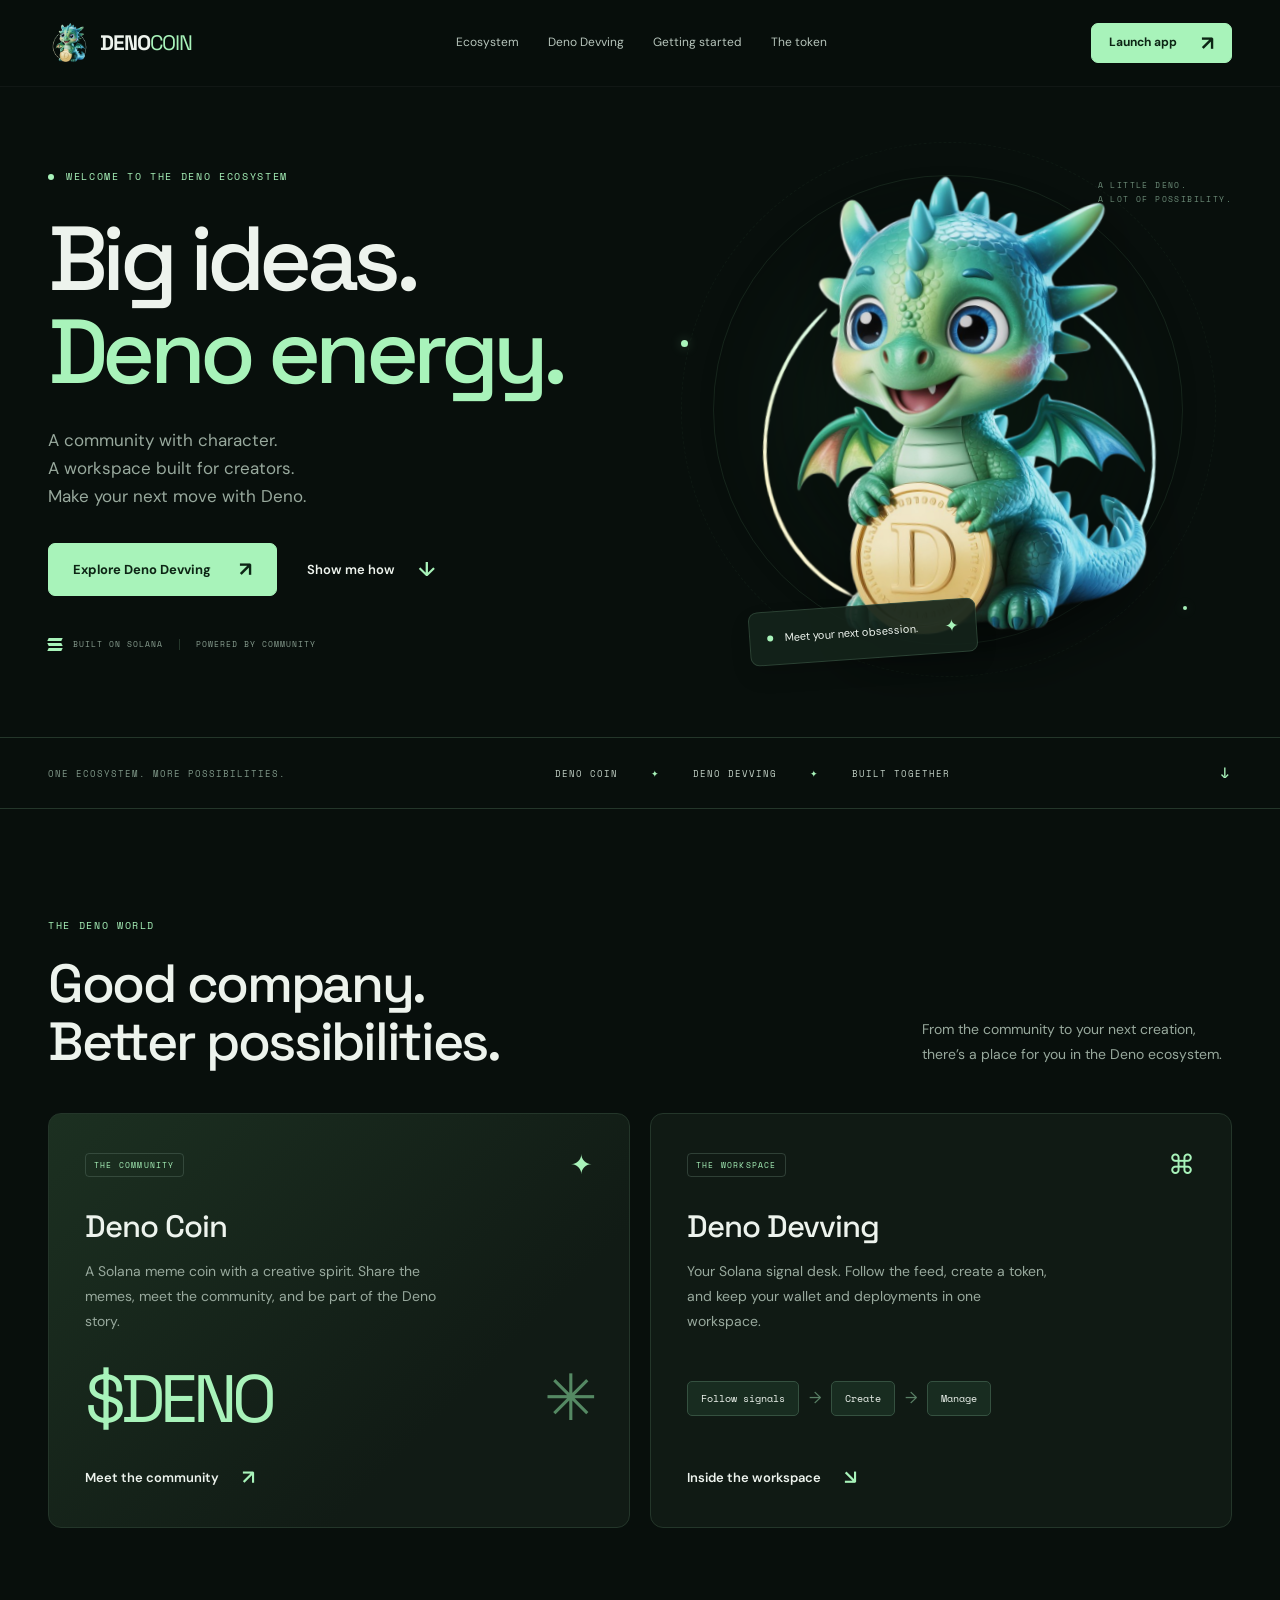
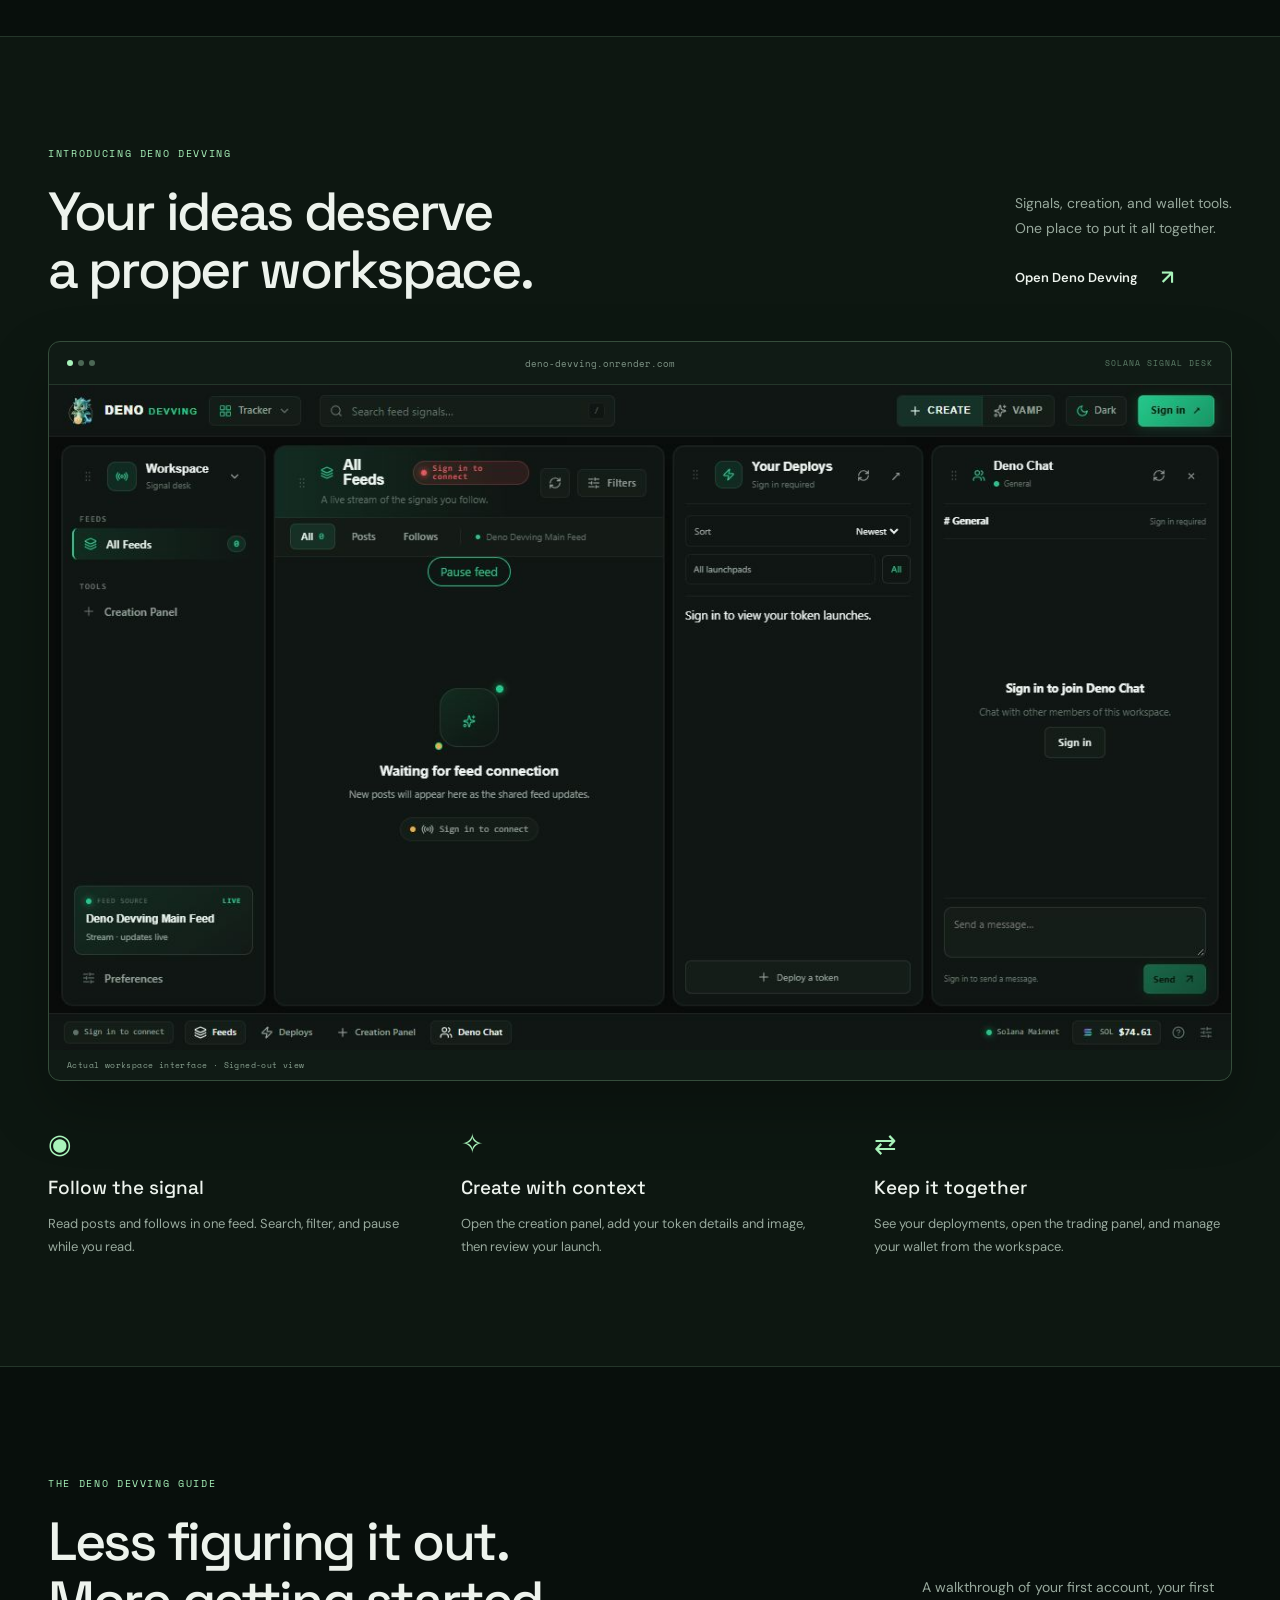
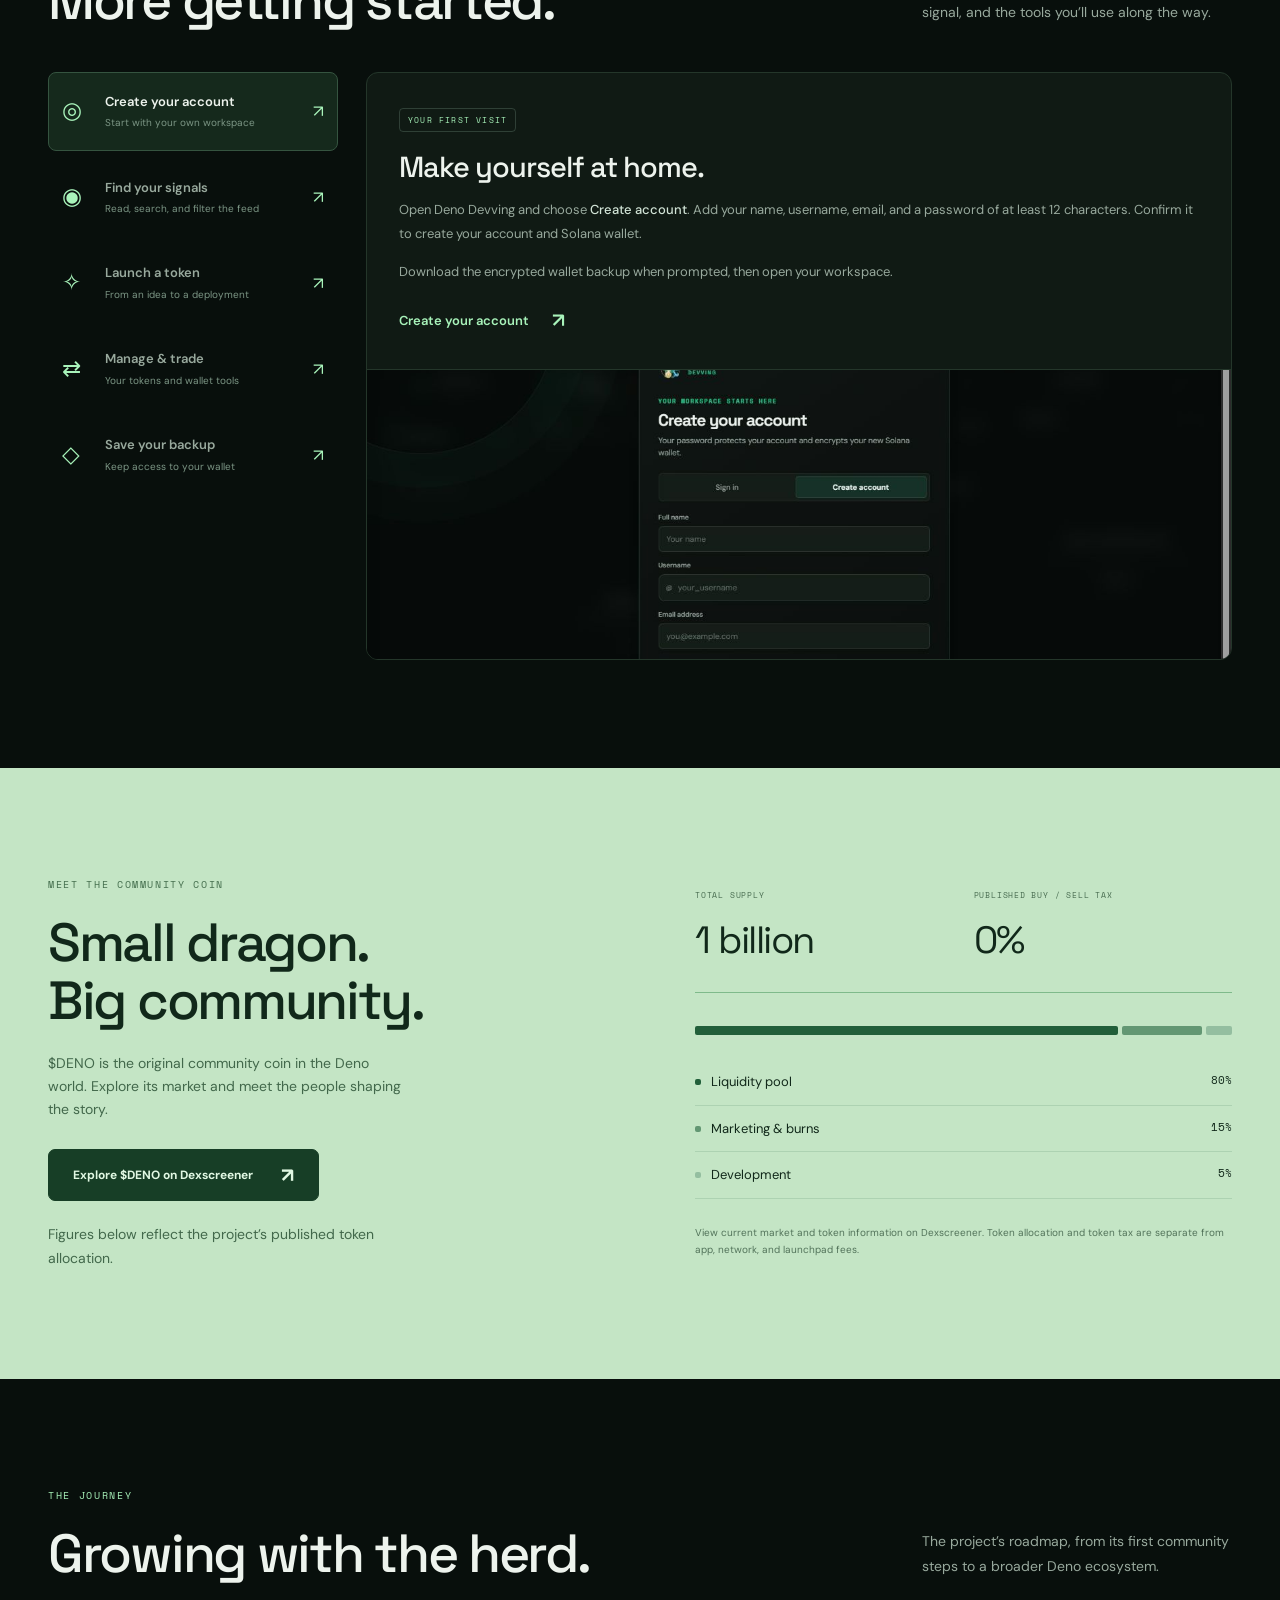
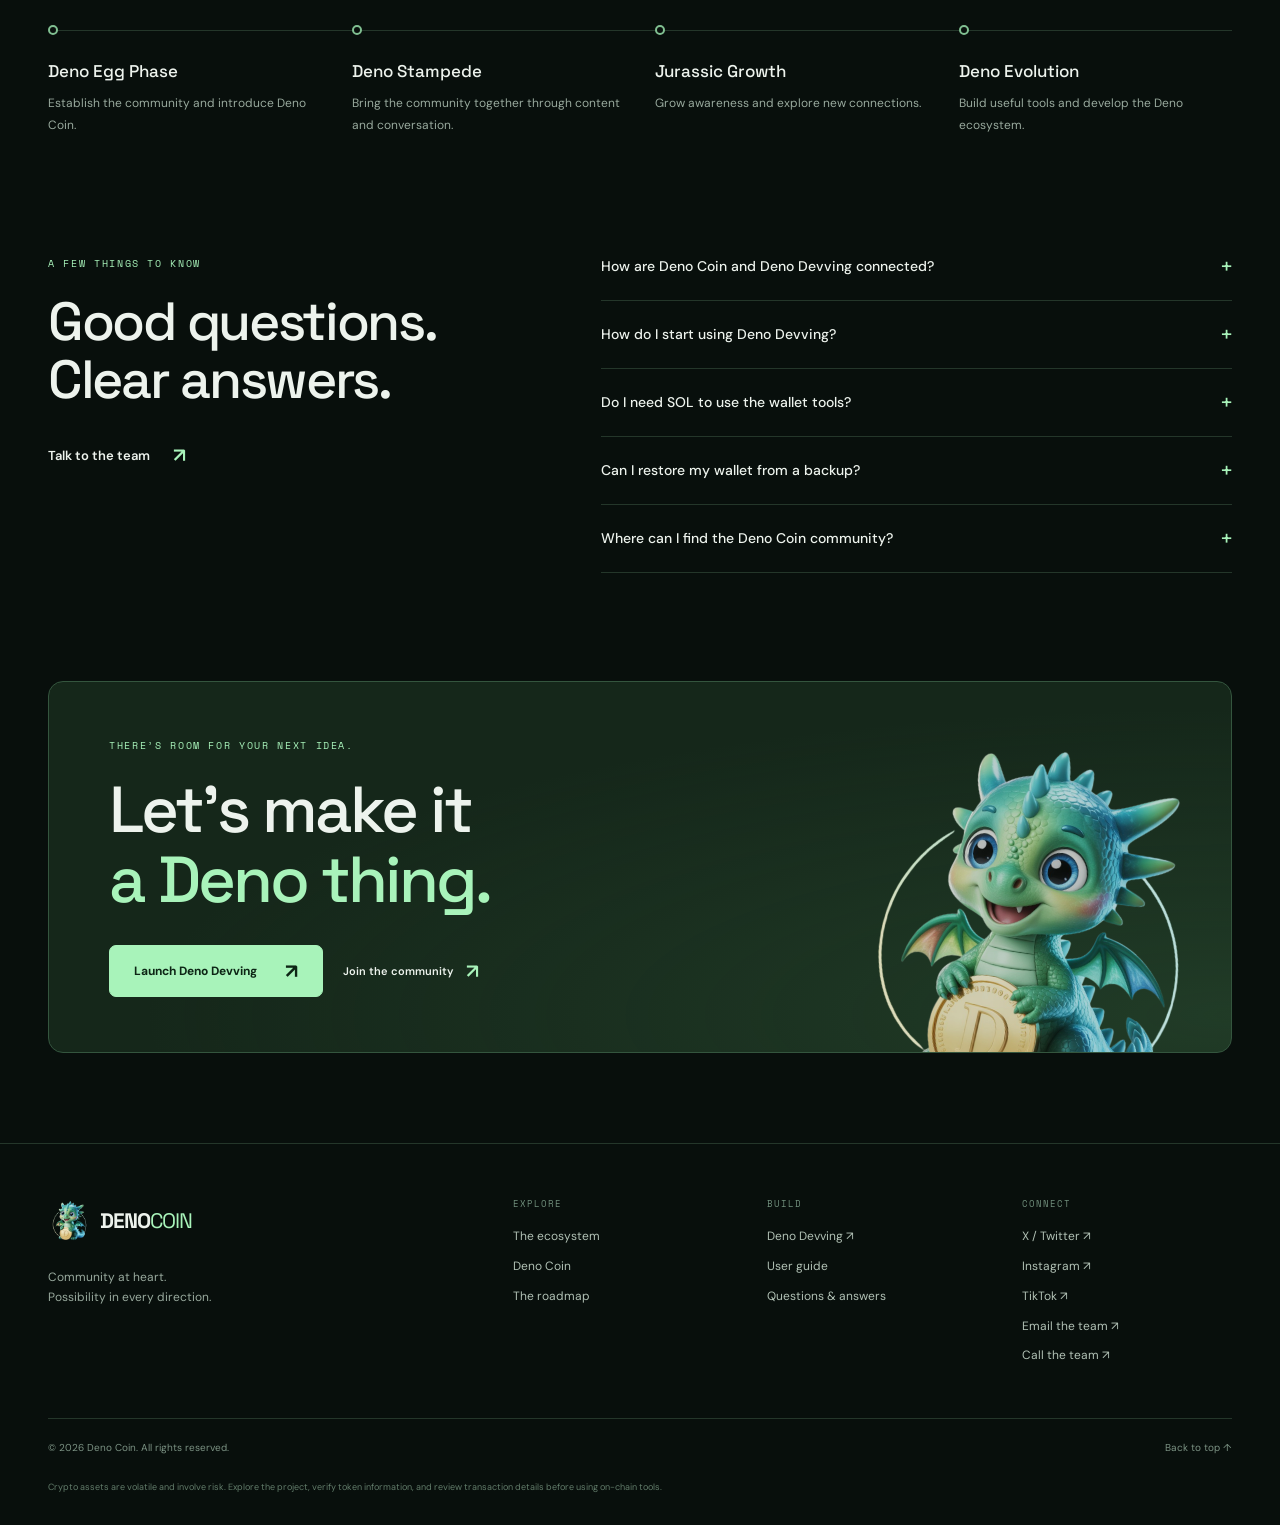
==== commit b764539b: "Redesign Deno Coin with Devving branding and interactive user guide" ====
--- a/index.html
+++ b/index.html
@@ -1,1036 +1,90 @@
-<!DOCTYPE html>
+<!doctype html>
 <html lang="en">
 <head>
-    <meta charset="UTF-8">
-    <meta name="viewport" content="width=device-width, initial-scale=1.0">
-     <script async 
-        src="https://pagead2.googlesyndication.com/pagead/js/adsbygoogle.js?client=ca-pub-6434935973599020"
-        crossorigin="anonymous">
-    </script>
-    <title>$DENOCOIN</title>
-    <link rel="icon" type="image/png" sizes="32x32" href="mainlogo.png">
-    <link rel="stylesheet" href="style.css">
-    <link href="https://cdn.jsdelivr.net/npm/aos@2.3.4/dist/aos.css" rel="stylesheet">
-    <link href="https://fonts.googleapis.com/css2?family=Orbitron:wght@400;600;700;800&display=swap" rel="stylesheet">
-    <style>
-
-        
-/* ===== MOBILE RESPONSIVE FIXES ===== */
-
-/* Fix 1: Prevent hero image overflow on mobile */
-@media (max-width: 991px) {
-    .hero {
-        overflow-x: hidden !important;
-    }
-    
-    .hero-image {
-        max-width: 100%;
-      overflow-x:hidden !important;
-    }
-    
-    .hero-dragon {
-        max-width: 100%;
-        height: auto;
-        object-fit: contain;
-    }
-}
-
-@media (max-width: 767px) {
-    .hero-dragon {
-        height: 50vh;
-        max-height: 400px;
-        width: auto;
-        max-width: 100%;
-    }
-}
-
-@media (max-width: 639px) {
-    .hero-dragon {
-        height: 45vh;
-        max-height: 350px;
-    }
-}
-
-@media (max-width: 479px) {
-    .hero-dragon {
-        height: 40vh;
-        max-height: 300px;
-    }
-}
-
-/* Fix 2: Contact Section Icon Size Fix for Mobile */
-.contact-section {
-    max-width: 900px;
-    margin: 0 auto;
-    background: linear-gradient(135deg, rgba(255, 255, 255, 0.95), rgba(255, 255, 255, 0.85));
-    border-radius: 30px;
-    padding: 60px 40px;
-    box-shadow: 0 20px 60px rgba(92, 200, 255, 0.3);
-    backdrop-filter: blur(10px);
-    border: 2px solid rgba(92, 200, 255, 0.2);
-}
-
-.contact-section h2 {
-    font-size: 48px;
-    font-weight: 800;
-    text-align: center;
-    background: linear-gradient(90deg, #5CC8FF, #8DE28C);
-    -webkit-background-clip: text;
-    -webkit-text-fill-color: transparent;
-    margin-bottom: 20px;
-}
-
-.contact-description {
-    text-align: center;
-    color: #1A2B3C;
-    font-size: 18px;
-    line-height: 1.8;
-    margin-bottom: 40px;
-    max-width: 700px;
-    margin-left: auto;
-    margin-right: auto;
-}
-
-.contact-buttons {
-    display: flex;
-    gap: 20px;
-    justify-content: center;
-    flex-wrap: wrap;
-}
-
-.contact-btn {
-    display: flex;
-    align-items: center;
-    gap: 12px;
-    padding: 18px 35px;
-    border-radius: 50px;
-    text-decoration: none;
-    font-size: 18px;
-    font-weight: 600;
-    transition: all 0.4s ease;
-    border: none;
-    cursor: pointer;
-    position: relative;
-    overflow: hidden;
-}
-
-/* FIX: Properly constrain contact icon wrapper */
-.contact-icon-wrapper {
-    display: flex;
-    align-items: center;
-    justify-content: center;
-    width: 40px;
-    height: 40px;
-    min-width: 40px; /* Prevent shrinking */
-    min-height: 40px; /* Prevent shrinking */
-    background: rgba(255, 255, 255, 0.3);
-    border-radius: 50%;
-    flex-shrink: 0;
-    z-index: 1;
-}
-
-/* FIX: Constrain SVG size properly */
-.contact-icon-wrapper svg {
-    width: 20px;
-    height: 20px;
-    min-width: 20px;
-    min-height: 20px;
-    stroke-width: 2;
-    flex-shrink: 0;
-}
-
-.phone-btn {
-    background: linear-gradient(135deg, #5CC8FF, #4fa3d8);
-    color: white;
-    box-shadow: 0 8px 25px rgba(92, 200, 255, 0.4);
-}
-
-.email-btn {
-    background: linear-gradient(135deg, #8DE28C, #6bc96a);
-    color: white;
-    box-shadow: 0 8px 25px rgba(141, 226, 140, 0.4);
-}
-
-.contact-btn:hover {
-    transform: translateY(-5px) scale(1.05);
-}
-
-.contact-btn span {
-    z-index: 1;
-}
-
-/* Mobile Responsive Fixes for Contact Section */
-@media (max-width: 768px) {
-    .contact-section {
-        padding: 40px 25px;
-        border-radius: 20px;
-    }
-    
-    .contact-section h2 {
-        font-size: 36px;
-    }
-    
-    .contact-description {
-        font-size: 16px;
-        margin-bottom: 30px;
-    }
-    
-    .contact-buttons {
-        flex-direction: column;
-        align-items: center;
-        gap: 15px;
-    }
-    
-    .contact-btn {
-        width: 100%;
-        max-width: 350px;
-        justify-content: center;
-        padding: 16px 30px;
-        font-size: 16px;
-    }
-    
-    /* IMPORTANT: Keep icons small on mobile */
-    .contact-icon-wrapper {
-        width: 36px;
-        height: 36px;
-        min-width: 36px;
-        min-height: 36px;
-    }
-    
-    .contact-icon-wrapper svg {
-        width: 18px;
-        height: 18px;
-        min-width: 18px;
-        min-height: 18px;
-    }
-}
-
-@media (max-width: 480px) {
-    .contact-section {
-        padding: 30px 20px;
-    }
-    
-    .contact-section h2 {
-        font-size: 32px;
-    }
-    
-    .contact-description {
-        font-size: 15px;
-    }
-    
-    .contact-btn {
-        padding: 14px 25px;
-        font-size: 15px;
-    }
-    
-    /* Even smaller icons on very small screens */
-    .contact-icon-wrapper {
-        width: 32px;
-        height: 32px;
-        min-width: 32px;
-        min-height: 32px;
-    }
-    
-    .contact-icon-wrapper svg {
-        width: 16px;
-        height: 16px;
-        min-width: 16px;
-        min-height: 16px;
-    }
-}
-
-/* Additional overflow prevention */
-body {
-    overflow-x: hidden !important;
-}
-
-.container {
-    overflow-x: hidden;
-}
-
-section {
-    overflow-x: hidden;
-}
-    </style>
+  <meta charset="utf-8">
+  <meta name="viewport" content="width=device-width, initial-scale=1">
+  <meta name="theme-color" content="#080f0c">
+  <meta name="description" content="Meet Deno Coin and Deno Devving. Discover the community, explore the Solana signal workspace, and learn how to get started.">
+  <meta property="og:title" content="Deno Coin — Big ideas. Deno energy.">
+  <meta property="og:description" content="A community with character. A workspace built for creators. Explore the Deno ecosystem.">
+  <meta property="og:image" content="assets/deno-mascot.png">
+  <meta property="og:type" content="website">
+  <title>Deno Coin — The Deno Ecosystem</title>
+  <link rel="icon" href="assets/deno-mascot.png" type="image/png">
+  <link rel="preconnect" href="https://fonts.googleapis.com">
+  <link rel="preconnect" href="https://fonts.gstatic.com" crossorigin>
+  <link href="https://fonts.googleapis.com/css2?family=DM+Sans:wght@400;450;500;550;600;650;700&family=Space+Grotesk:wght@400;500;600;700&family=Space+Mono:wght@400;700&display=swap" rel="stylesheet">
+  <link rel="stylesheet" href="style.css">
+  <script src="script.js" defer></script>
 </head>
 <body>
+  <a class="skip-link" href="#main">Skip to content</a>
+  <header class="site-header"><div class="container header-inner">
+    <a href="#home" class="brand" aria-label="Deno Coin home"><img src="assets/deno-mascot.png" alt="" width="44" height="44"><span>DENO<span class="brand-accent">COIN</span></span></a>
+    <button class="menu-toggle" aria-label="Open navigation" aria-controls="main-nav" aria-expanded="false"><span></span><span></span></button>
+    <nav id="main-nav" aria-label="Main navigation"><a href="#ecosystem">Ecosystem</a><a href="#devving">Deno Devving</a><a href="#guide">Getting started</a><a href="#tokenomics">The token</a></nav>
+    <a class="button button-small header-cta" href="https://deno-devving.onrender.com/" target="_blank" rel="noopener noreferrer">Launch app <span aria-hidden="true">↗</span></a>
+  </div></header>
 
-    
-    <!-- Background Decorations -->
-    <div class="bg-decorations">
-        <div class="bubble"></div>
-        <div class="bubble"></div>
-        <div class="bubble"></div>
-        <div class="bubble"></div>
-    </div>
-
-    <!-- Header -->
-    <header>
-        <nav class="container">
-            <div class="logo">
-                <img src="mainlogo.png" alt="Logo" class="mainlogo">
-            </div>
-            
-            <!-- Desktop Navigation -->
-            <ul class="nav-links">
-                <li><a href="#home">Home</a></li>
-                <li><a href="#about">About</a></li>
-                <li><a href="#tokenomics">Tokenomics</a></li>
-                <li><a href="#roadmap">Roadmap</a></li>
-                <li><a href="#howtobuy">How to Buy</a></li>
-                
-            </ul>
-
-            <!-- Desktop Social Icons -->
-            <div class="social-icons desktop-social">
- <a href="https://x.com/denocoin78?t=QWx5kdKXWdDCJBivxM5slg&s=08" target="_blank" rel="noopener noreferrer"
-    class="footer-social-link" aria-label="X (Twitter)">
-    <svg xmlns="http://www.w3.org/2000/svg" width="20" height="20" viewBox="0 0 24 24"
-        fill="none" stroke="currentColor" stroke-width="2" stroke-linecap="round"
-        stroke-linejoin="round">
-        <path d="M3 3l18 18M21 3L3 21" />
-    </svg>
-</a>
-
-
-<a href="https://www.instagram.com/denocoin.com78/?utm_source=qr&igsh=MW1lbmZuMWdtbzdxZg%3D%3D#" target="_blank" rel="noopener noreferrer"
-    class="footer-social-link" aria-label="Instagram">
-    <svg xmlns="http://www.w3.org/2000/svg" width="20" height="20" viewBox="0 0 24 24"
-        fill="none" stroke="currentColor" stroke-width="2" stroke-linecap="round"
-        stroke-linejoin="round">
-        <rect x="2" y="2" width="20" height="20" rx="5" ry="5"></rect>
-        <path d="M16 11.37A4 4 0 1 1 12.63 8 4 4 0 0 1 16 11.37z"></path>
-        <line x1="17.5" y1="6.5" x2="17.51" y2="6.5"></line>
-    </svg>
-</a>
-
-                        <a href="https://dexscreener.com/solana/h7tauzznqjlh2bhc6mtxwwzgpaelr4q5bkelzscjwad "
-                            target="_blank" rel="noopener noreferrer" class="footer-social-link"
-                            aria-label="Dexscreener">
-                            <img src="dex.jpeg" class="dex-logo" height="30px" alt="">
-                        </a>
-    <a href="https://www.tiktok.com/@denocoin?_r=1&_t=ZS-91EPRwwXp6z" 
-   target="_blank" rel="noopener noreferrer" 
-   class="footer-social-link" aria-label="TikTok">
-   <svg xmlns="http://www.w3.org/2000/svg" 
-        width="22" height="22" 
-        viewBox="0 0 48 48" 
-        fill="#000000">
-      <path d="M35.09 13.27a9.18 9.18 0 0 1-5.41-5.41V6h-4.27v22.25a4.83 4.83 0 1 1-4.83-4.83 4.9 4.9 0 0 1 1.48.23v-4.49a9.2 9.2 0 1 0 9.2 9.2V19.3a13.4 13.4 0 0 0 8.82 3v-4.25a9.14 9.14 0 0 1-5.99-4.78z"/>
-   </svg>
-</a>
-
-<a href="mailto:finance@denocoin.com"
-   class="footer-social-link"
-   aria-label="Email finance@denocoin.com"
-   title="finance@denocoin.com">
-    <svg xmlns="http://www.w3.org/2000/svg"
-         width="22" height="22"
-         viewBox="0 0 24 24"
-         fill="none"
-         stroke="currentColor"
-         stroke-width="2"
-         stroke-linecap="round"
-         stroke-linejoin="round">
-        <rect x="3" y="5" width="18" height="14" rx="2" ry="2"></rect>
-        <polyline points="3,7 12,13 21,7"></polyline>
-    </svg>
-</a>
-
-
-
-
-
-            </div>
-
-            <!-- Mobile Burger Menu -->
-            <button class="burger-menu" id="burgerMenu" aria-label="Toggle Menu">
-                <span class="burger-line"></span>
-                <span class="burger-line"></span>
-                <span class="burger-line"></span>
-            </button>
-        </nav>
-
-        <!-- Mobile Menu Overlay -->
-        <div class="mobile-menu" id="mobileMenu">
-            <div class="mobile-menu-content">
-                <ul class="mobile-nav-links">
-                    <li><a href="#home" class="mobile-link">Home</a></li>
-                    <li><a href="#about" class="mobile-link">About</a></li>
-                    <li><a href="#tokenomics" class="mobile-link">Tokenomics</a></li>
-                    <li><a href="#roadmap" class="mobile-link">Roadmap</a></li>
-                    <li><a href="#howtobuy" class="mobile-link">How to Buy</a></li>
-                </ul>
-                
-                <div class="mobile-social-icons">
-                                         <a href="https://x.com/denocoin78?t=QWx5kdKXWdDCJBivxM5slg&s=08" target="_blank" rel="noopener noreferrer"
-    class="footer-social-link" aria-label="X (Twitter)">
-    <svg xmlns="http://www.w3.org/2000/svg" width="20" height="20" viewBox="0 0 24 24"
-        fill="none" stroke="currentColor" stroke-width="2" stroke-linecap="round"
-        stroke-linejoin="round">
-        <path d="M3 3l18 18M21 3L3 21" />
-    </svg>
-</a>
-
-
-<a href="https://www.instagram.com/denocoin.com78/?utm_source=qr&igsh=MW1lbmZuMWdtbzdxZg%3D%3D#" target="_blank" rel="noopener noreferrer"
-    class="footer-social-link" aria-label="Instagram">
-    <svg xmlns="http://www.w3.org/2000/svg" width="20" height="20" viewBox="0 0 24 24"
-        fill="none" stroke="currentColor" stroke-width="2" stroke-linecap="round"
-        stroke-linejoin="round">
-        <rect x="2" y="2" width="20" height="20" rx="5" ry="5"></rect>
-        <path d="M16 11.37A4 4 0 1 1 12.63 8 4 4 0 0 1 16 11.37z"></path>
-        <line x1="17.5" y1="6.5" x2="17.51" y2="6.5"></line>
-    </svg>
-</a>
-
-                        <a href="https://dexscreener.com/solana/h7tauzznqjlh2bhc6mtxwwzgpaelr4q5bkelzscjwad "
-                            target="_blank" rel="noopener noreferrer" class="footer-social-link"
-                            aria-label="Dexscreener">
-                            <img src="dex.jpeg" class="dex-logo" height="30px" alt="">
-                        </a>
-   <a href="https://www.tiktok.com/@denocoin?_r=1&_t=ZS-91EPRwwXp6z" 
-   target="_blank" rel="noopener noreferrer" 
-   class="footer-social-link" aria-label="TikTok">
-   <svg xmlns="http://www.w3.org/2000/svg" 
-        width="22" height="22" 
-        viewBox="0 0 48 48" 
-        fill="#000000">
-      <path d="M35.09 13.27a9.18 9.18 0 0 1-5.41-5.41V6h-4.27v22.25a4.83 4.83 0 1 1-4.83-4.83 4.9 4.9 0 0 1 1.48.23v-4.49a9.2 9.2 0 1 0 9.2 9.2V19.3a13.4 13.4 0 0 0 8.82 3v-4.25a9.14 9.14 0 0 1-5.99-4.78z"/>
-   </svg>
-</a>
-
-<a href="mailto:finance@denocoin.com"
-   class="footer-social-link"
-   aria-label="Email finance@denocoin.com"
-   title="finance@denocoin.com">
-    <svg xmlns="http://www.w3.org/2000/svg"
-         width="22" height="22"
-         viewBox="0 0 24 24"
-         fill="none"
-         stroke="currentColor"
-         stroke-width="2"
-         stroke-linecap="round"
-         stroke-linejoin="round">
-        <rect x="3" y="5" width="18" height="14" rx="2" ry="2"></rect>
-        <polyline points="3,7 12,13 21,7"></polyline>
-    </svg>
-</a>
-
-
-                </div>
-            </div>
-        </div>
-    </header>
-
-    <!-- Hero Section -->
-    <section class="hero container" id="home">
-        <div class="hero-content">
-            <h1 class="hero-title">
-                <span class="hero-highlight">The $DENOCOIN</span> Has Awakened
-            </h1>
-            <p class="hero-text">
-                Born from chaos, powered by community, and built for pure fun.
-                No presale. No promises. Just vibes and a legendary $DENOCOIN guarding the "D".
-            </p>
-            <div class="button-group">
-                <a href="https://dexscreener.com/solana/h7tauzznqjlh2bhc6mtxwwzgpaelr4q5bkelzscjwad" class="btn btn-primary">🚀 Buy $DENO</a>
-                <a href="https://x.com/denocoin78?t=QWx5kdKXWdDCJBivxM5slg&s=08" class="btn btn-secondary">🌐 Join the Community</a>
-            </div>
-           
-        </div>
-        <div class="hero-image">
-            <img src="dragon img 4.png" alt="DinoCoin logo" class="hero-dragon">
-        </div>
+  <main id="main">
+    <section class="hero container" id="home" aria-labelledby="hero-heading">
+      <div class="hero-copy">
+        <p class="eyebrow"><span class="status-dot"></span> WELCOME TO THE DENO ECOSYSTEM</p>
+        <h1 id="hero-heading">Big ideas.<br><span>Deno energy.</span></h1>
+        <p class="hero-description">A community with character.<br>A workspace built for creators.<br>Make your next move with Deno.</p>
+        <div class="button-row"><a class="button" href="https://deno-devving.onrender.com/" target="_blank" rel="noopener noreferrer">Explore Deno Devving <span aria-hidden="true">↗</span></a><a class="text-link" href="#guide">Show me how <span aria-hidden="true">↓</span></a></div>
+        <div class="hero-footnote"><span class="solana-mark" aria-hidden="true"><i></i><i></i><i></i></span><span>BUILT ON SOLANA</span><span class="footnote-divider"></span><span>POWERED BY COMMUNITY</span></div>
+      </div>
+      <div class="hero-art"><div class="orbital orbital-one"></div><div class="orbital orbital-two"></div><span class="orbit-point point-one"></span><span class="orbit-point point-two"></span><span class="art-label">A LITTLE DENO.<br>A LOT OF POSSIBILITY.</span><img class="hero-mascot" src="assets/deno-mascot.png" width="1024" height="1024" alt="The turquoise Deno dragon holding a gold Deno coin" fetchpriority="high"><div class="mascot-tag"><span class="status-dot"></span><span>Meet your next obsession.</span><span aria-hidden="true">✦</span></div></div>
     </section>
 
-    <!-- About Section -->
-    <section id="about" class="container">
-        <div class="about-bg"></div>
-        <div class="about-content">
-            <div class="about-text" data-aos="fade-left">
-                <h2>About $DENOCOIN</h2>
-                <p>
-                    $DENOCOIN: a fearless coin guarding trust in the meme world.
-                    No presale, no hidden bags, no team dumps — just a fair launch. 
-                    Built on strength, loyalty, and community power.
-                    Every holder shapes the journey of memes ruling crypto.
-                </p>
-            </div>
+    <div class="ecosystem-strip"><div class="container strip-inner"><span>ONE ECOSYSTEM. MORE POSSIBILITIES.</span><span>DENO COIN <i>✦</i> DENO DEVVING <i>✦</i> BUILT TOGETHER</span><a href="#ecosystem" aria-label="Explore the ecosystem">↓</a></div></div>
 
-            <div class="about-cards" data-aos="fade-right">
-                <div class="card" data-aos="fade-right" data-aos-delay="100">
-                    <div class="card-icon">🌟</div>
-                    <h3>Community First</h3>
-                    <p>Built by the people, for the people</p>
-                </div>
-                <div class="card" data-aos="fade-right" data-aos-delay="200">
-                    <div class="card-icon">🎨</div>
-                    <h3>Creative Spirit</h3>
-                    <p>Memes, art, and endless fun</p>
-                </div>
-                <div class="card" data-aos="fade-right" data-aos-delay="300">
-                    <div class="card-icon">🔒</div>
-                    <h3>Safe & Fair</h3>
-                    <p>100% liquidity burned</p>
-                </div>
-                <div class="card" data-aos="fade-right" data-aos-delay="400">
-                    <div class="card-icon">🚀</div>
-                    <h3>To The Moon</h3>
-                    <p>Together we roar louder</p>
-                </div>
-            </div>
-        </div>
-    </section>
-<!-- ===== PARTNERS SECTION ===== -->
-<section id="partners" class="section">
-    <div class="partners-bg"></div>
-    <div class="container">
-        <h2 class="partners-heading">Our Partners</h2>
-        <div class="partners-marquee">
-            <div class="partners-track">
-                <div class="partner-logo">
-                    <a href="https://usanews.com/newsroom/denocoin-revolutionizing-crypto-with-community-driven-memecoins"><img src="usanews.png" alt=""></a>
-                </div>
-                <div class="partner-logo">
-                  <a href="https://usanews.com/newsroom/denocoin-revolutionizing-crypto-with-community-driven-memecoins"><img src="usanews.png" alt=""></a>
-                </div>
-                <div class="partner-logo">
-                    <a href="https://usanews.com/newsroom/denocoin-revolutionizing-crypto-with-community-driven-memecoins"><img src="usanews.png" alt=""></a>
-                </div>
-                <div class="partner-logo">
-                   <a href="https://usanews.com/newsroom/denocoin-revolutionizing-crypto-with-community-driven-memecoins"><img src="usanews.png" alt=""></a>
-                </div>
-                <!-- Duplicate for seamless loop -->
-                <div class="partner-logo">
-                   <a href="https://usanews.com/newsroom/denocoin-revolutionizing-crypto-with-community-driven-memecoins"><img src="usanews.png" alt=""></a>
-                </div>
-                <div class="partner-logo">
-                   <a href="https://usanews.com/newsroom/denocoin-revolutionizing-crypto-with-community-driven-memecoins"><img src="usanews.png" alt=""></a>
-                </div>
-                <div class="partner-logo">
-                   <a href="https://usanews.com/newsroom/denocoin-revolutionizing-crypto-with-community-driven-memecoins"><img src="usanews.png" alt=""></a>
-                </div>
-                <div class="partner-logo">
-                    <a href="https://usanews.com/newsroom/denocoin-revolutionizing-crypto-with-community-driven-memecoins"><img src="usanews.png" alt=""></a>
-                </div>
-            </div>
-        </div>
-    </div>
-</section>
-    <!-- Tokenomics Section -->
-    <section class="tokenomics-section" id="tokenomics">
-        <div class="tokenomics-container">
-            <div class="section-header">
-                <h2 class="section-title">
-                    <span class="text-gradient">Token</span>omics
-                </h2>
-                <div class="title-underline"></div>
-                <p class="section-subtitle">
-                  Total Supply: 1,000,000,000 | 0% Buy/Sell Tax
-
-                </p>
-            </div>
-
-            <div class="tokenomics-content">
-                <div class="tokenomics-chart">
-                    <div class="pie-chart" id="pieChart">
-                        <div class="chart-center">
-                            <span class="logo-text">$DENO</span>
-                            <span class="logo-highlight">COIN</span>
-                        </div>
-                    </div>
-                </div>
-
-                <div class="tokenomics-breakdown">
-                    <h3 class="breakdown-title">$DENO Token Distribution</h3>
-                    <div class="distribution-list">
-                        <div class="distribution-item">
-                            <div class="distribution-info">
-                                <div class="distribution-color" style="background-color: #4fc3f7;"></div>
-                                <div class="distribution-details">
-                                    <span class="distribution-category">Liquidity Pool (Locked)</span>
-                                    <div class="distribution-bar">
-                                        <div class="distribution-progress"
-                                            style="width: 80%; background-color: #4fc3f7;"></div>
-                                    </div>
-                                </div>
-                            </div>
-                            <span class="distribution-percentage">80%</span>
-                        </div>
-
-                        <div class="distribution-item">
-                            <div class="distribution-info">
-                                <div class="distribution-color" style="background-color: #d4af37;"></div>
-                                <div class="distribution-details">
-                                    <span class="distribution-category">Marketing & Burns</span>
-                                    <div class="distribution-bar">
-                                        <div class="distribution-progress"
-                                            style="width: 15%; background-color: #d4af37;"></div>
-                                    </div>
-                                </div>
-                            </div>
-                            <span class="distribution-percentage">15%</span>
-                        </div>
-
-                        <div class="distribution-item">
-                            <div class="distribution-info">
-                                <div class="distribution-color" style="background-color: #7b2cbf;"></div>
-                                <div class="distribution-details">
-                                    <span class="distribution-category">Development (Locked 6mo)</span>
-                                    <div class="distribution-bar">
-                                        <div class="distribution-progress"
-                                            style="width: 5%; background-color: #7b2cbf;"></div>
-                                    </div>
-                                </div>
-                            </div>
-                            <span class="distribution-percentage">5%</span>
-                        </div>
-                    </div>
-                    <div class="burn-mechanic">
-                        <p> Scheduled Burns: Each burn reduces supply — making $DENO roar louder as the herd grows stronger"</p>
-                    </div>
-                </div>
-            </div>
-        </div>
-
-        <div class="tokenomics-bg">
-            <div class="geometric-shape shape-1"></div>
-            <div class="geometric-shape shape-2"></div>
-        </div>
+    <section class="section container" id="ecosystem" aria-labelledby="ecosystem-heading">
+      <div class="section-heading"><div><p class="eyebrow">THE DENO WORLD</p><h2 id="ecosystem-heading">Good company.<br>Better possibilities.</h2></div><p>From the community to your next creation, there’s a place for you in the Deno ecosystem.</p></div>
+      <div class="ecosystem-grid">
+        <article class="ecosystem-card coin-card"><div class="card-topline"><span class="pill">THE COMMUNITY</span><span class="card-symbol" aria-hidden="true">✦</span></div><h3>Deno Coin</h3><p>A Solana meme coin with a creative spirit. Share the memes, meet the community, and be part of the Deno story.</p><div class="coin-wordmark" aria-hidden="true">$DENO<span>✳</span></div><a class="text-link" href="https://x.com/denocoin78" target="_blank" rel="noopener noreferrer">Meet the community <span aria-hidden="true">↗</span></a></article>
+        <article class="ecosystem-card devving-card"><div class="card-topline"><span class="pill">THE WORKSPACE</span><span class="card-symbol" aria-hidden="true">⌘</span></div><h3>Deno Devving</h3><p>Your Solana signal desk. Follow the feed, create a token, and keep your wallet and deployments in one workspace.</p><div class="mini-workflow" aria-hidden="true"><span>Follow signals</span><b>→</b><span>Create</span><b>→</b><span>Manage</span></div><a class="text-link" href="#devving">Inside the workspace <span aria-hidden="true">↘</span></a></article>
+      </div>
     </section>
 
-   <!-- Roadmap Section -->
-<section class="roadmap-section" id="roadmap">
-    <div class="roadmap-container">
-        <div class="section-header">
-            <h2 class="section-title">
-                <span class="text-gradient">Deno</span> Coin Roadmap
-            </h2>
-            <div class="title-underline"></div>
+    <section class="product-section section" id="devving" aria-labelledby="devving-heading"><div class="container">
+      <div class="section-heading"><div><p class="eyebrow">INTRODUCING DENO DEVVING</p><h2 id="devving-heading">Your ideas deserve<br>a proper workspace.</h2></div><div class="section-heading-side"><p>Signals, creation, and wallet tools.<br>One place to put it all together.</p><a class="text-link" href="https://deno-devving.onrender.com/" target="_blank" rel="noopener noreferrer">Open Deno Devving <span aria-hidden="true">↗</span></a></div></div>
+      <figure class="workspace-frame"><div class="window-bar"><div class="window-dots" aria-hidden="true"><i></i><i></i><i></i></div><span>deno-devving.onrender.com</span><span class="window-label">SOLANA SIGNAL DESK</span></div><button class="screenshot-button" data-lightbox="assets/devving-workspace.jpg" data-caption="Deno Devving workspace, shown signed out. Account data appears after sign-in." aria-label="Enlarge Deno Devving workspace screenshot"><img src="assets/devving-workspace.jpg" alt="Deno Devving interface showing the signal feed, creation tools, deployment history and chat in the signed-out view" width="1280" height="720" loading="lazy"><span class="enlarge-hint">View workspace ↗</span></button><figcaption>Actual workspace interface · Signed-out view</figcaption></figure>
+      <div class="feature-grid"><article><span class="feature-icon" aria-hidden="true">◉</span><h3>Follow the signal</h3><p>Read posts and follows in one feed. Search, filter, and pause while you read.</p></article><article><span class="feature-icon" aria-hidden="true">✧</span><h3>Create with context</h3><p>Open the creation panel, add your token details and image, then review your launch.</p></article><article><span class="feature-icon" aria-hidden="true">⇄</span><h3>Keep it together</h3><p>See your deployments, open the trading panel, and manage your wallet from the workspace.</p></article></div>
+    </div></section>
+
+    <section class="section container guide-section" id="guide" aria-labelledby="guide-heading">
+      <div class="section-heading"><div><p class="eyebrow">THE DENO DEVVING GUIDE</p><h2 id="guide-heading">Less figuring it out.<br>More getting started.</h2></div><p>A walkthrough of your first account, your first signal, and the tools you’ll use along the way.</p></div>
+      <div class="guide-layout">
+        <div class="guide-tabs" role="tablist" aria-label="Deno Devving guide" aria-orientation="vertical">
+          <button id="tab-account" role="tab" aria-selected="true" aria-controls="panel-account" tabindex="0"><span class="tab-icon" aria-hidden="true">◎</span><span>Create your account<small>Start with your own workspace</small></span><span aria-hidden="true">↗</span></button>
+          <button id="tab-feed" role="tab" aria-selected="false" aria-controls="panel-feed" tabindex="-1"><span class="tab-icon" aria-hidden="true">◉</span><span>Find your signals<small>Read, search, and filter the feed</small></span><span aria-hidden="true">↗</span></button>
+          <button id="tab-create" role="tab" aria-selected="false" aria-controls="panel-create" tabindex="-1"><span class="tab-icon" aria-hidden="true">✧</span><span>Launch a token<small>From an idea to a deployment</small></span><span aria-hidden="true">↗</span></button>
+          <button id="tab-trade" role="tab" aria-selected="false" aria-controls="panel-trade" tabindex="-1"><span class="tab-icon" aria-hidden="true">⇄</span><span>Manage &amp; trade<small>Your tokens and wallet tools</small></span><span aria-hidden="true">↗</span></button>
+          <button id="tab-backup" role="tab" aria-selected="false" aria-controls="panel-backup" tabindex="-1"><span class="tab-icon" aria-hidden="true">◇</span><span>Save your backup<small>Keep access to your wallet</small></span><span aria-hidden="true">↗</span></button>
         </div>
-
-        <div class="roadmap-timeline">
-            <div class="timeline-track"></div>
-
-            <!-- Q3 2025 -->
-            <div class="roadmap-item current">
-                <div class="roadmap-marker">
-                    <div class="marker-dot"></div>
-                    <div class="marker-line"></div>
-                </div>
-
-                <div class="roadmap-content">
-                    <div class="roadmap-phase">Q4 2025</div>
-                    <h3 class="roadmap-title">Deno Egg Phase</h3>
-                    <ul class="milestone-list">
-                        <li class="milestone-item">Token Launch: $DENO</li>
-                        <li class="milestone-item">Community Building</li>
-                        <li class="milestone-item">Website Release: Official site with tokenomics</li>
-                        <li class="milestone-item">Marketing: "From the Egg to the Chain" campaign</li>
-                    </ul>
-                    <div class="status-badge">current</div>
-                </div>
-            </div>
-
-            <!-- Q4 2025 -->
-            <div class="roadmap-item upcoming">
-                <div class="roadmap-marker">
-                    <div class="marker-dot"></div>
-                    <div class="marker-line"></div>
-                </div>
-
-                <div class="roadmap-content">
-                    <div class="roadmap-phase">Q1 2026</div>
-                    <h3 class="roadmap-title">Deno Stampede</h3>
-                    <ul class="milestone-list">
-                        <li class="milestone-item">DEX Listings</li>
-                        <li class="milestone-item">NFT Drop: "Deno Fragments"</li>
-                        <li class="milestone-item">Partnerships: Crypto communities and creators</li>
-                        <li class="milestone-item">Staking V1</li>
-                    </ul>
-                    <div class="status-badge">upcoming</div>
-                </div>
-            </div>
-
-            <!-- Q1 2026 -->
-            <div class="roadmap-item upcoming">
-                <div class="roadmap-marker">
-                    <div class="marker-dot"></div>
-                    <div class="marker-line"></div>
-                </div>
-
-                <div class="roadmap-content">
-                    <div class="roadmap-phase">Q2 2026</div>
-                    <h3 class="roadmap-title">Jurassic Growth</h3>
-                    <ul class="milestone-list">
-                        <li class="milestone-item">DAO Governance</li>
-                        <li class="milestone-item">NFT Utility: Exclusive perks for holders</li>
-                        <li class="milestone-item">Web3 Integration: Gaming & ecosystem partnerships</li>
-                        <li class="milestone-item">Meme Tools</li>
-                    </ul>
-                    <div class="status-badge">upcoming</div>
-                </div>
-            </div>
-
-            <!-- Q2 2026 -->
-            <div class="roadmap-item upcoming">
-                <div class="roadmap-marker">
-                    <div class="marker-dot"></div>
-                    <div class="marker-line"></div>
-                </div>
-
-                <div class="roadmap-content">
-                    <div class="roadmap-phase">Q3 2026</div>
-                    <h3 class="roadmap-title">Deno Evolution</h3>
-                    <ul class="milestone-list">
-                        <li class="milestone-item">Enhanced Staking Program</li>
-                        <li class="milestone-item">Cross-Chain Research</li>
-                        <li class="milestone-item">Gamification Phase 1</li>
-                        <li class="milestone-item">Ecosystem Expansion</li>
-                    </ul>
-                    <div class="status-badge">upcoming</div>
-                </div>
-            </div>
+        <div class="guide-panels">
+          <article class="guide-panel" id="panel-account" role="tabpanel" aria-labelledby="tab-account" tabindex="0"><div class="guide-panel-copy"><span class="pill">YOUR FIRST VISIT</span><h3>Make yourself at home.</h3><p>Open Deno Devving and choose <strong>Create account</strong>. Add your name, username, email, and a password of at least 12 characters. Confirm it to create your account and Solana wallet.</p><p>Download the encrypted wallet backup when prompted, then open your workspace.</p><a class="text-link" href="https://deno-devving.onrender.com/" target="_blank" rel="noopener noreferrer">Create your account <span aria-hidden="true">↗</span></a></div><button class="guide-image screenshot-button" data-lightbox="assets/devving-signup.jpg" data-caption="The Deno Devving account creation screen." aria-label="Enlarge account creation screenshot"><img src="assets/devving-signup.jpg" alt="Deno Devving Create your account form with name, username, email and password fields" width="1280" height="720" loading="lazy"><span class="enlarge-hint">Enlarge screenshot ↗</span></button></article>
+          <article class="guide-panel" id="panel-feed" role="tabpanel" aria-labelledby="tab-feed" tabindex="0" hidden><div class="guide-panel-copy"><span class="pill">YOUR SIGNAL DESK</span><h3>Give the feed your attention.</h3><p>Start in <strong>All Feeds</strong>. Switch between posts and follows, use the search field to find a topic, and open <strong>Filters</strong> to narrow the view.</p><p>Use <strong>Pause feed</strong> when you need time to read. Open the tracker controls to manage the accounts you follow.</p></div><button class="guide-image screenshot-button" data-lightbox="assets/devving-workspace.jpg" data-caption="Signed-out workspace reference. Sign in to connect to the shared feed." aria-label="Enlarge signal workspace screenshot"><img src="assets/devving-workspace.jpg" alt="The feed, filters, search and pause controls in the Deno Devving workspace" width="1280" height="720" loading="lazy"></button></article>
+          <article class="guide-panel" id="panel-create" role="tabpanel" aria-labelledby="tab-create" tabindex="0" hidden><div class="guide-panel-copy"><span class="pill">FROM IDEA TO TOKEN</span><h3>Give your idea a name.</h3><ol><li>Sign in and unlock your wallet.</li><li>Open <strong>Create</strong> or <strong>Creation Panel</strong>.</li><li>Enter the token name, symbol, description, and image.</li><li>Review the selected launchpad, network, fees, and transaction details before confirming.</li></ol><p>Your recorded launches appear in <strong>Your Deploys</strong>. Keep SOL available for network and launchpad fees.</p><a class="text-link" href="https://deno-devving.onrender.com/" target="_blank" rel="noopener noreferrer">Open the creation panel <span aria-hidden="true">↗</span></a></div><div class="guide-note"><span aria-hidden="true">✧</span><h4>Review before you launch.</h4><p>Token creation is an on-chain action. Check the details and fee estimate in the app before signing.</p></div></article>
+          <article class="guide-panel" id="panel-trade" role="tabpanel" aria-labelledby="tab-trade" tabindex="0" hidden><div class="guide-panel-copy"><span class="pill">YOUR NEXT MOVE</span><h3>Keep an eye on your tokens.</h3><p>Select a token from <strong>Your Deploys</strong> to open its trading tools, or use the wallet’s <strong>Buy / Sell tokens</strong> option to look up a token by mint address.</p><p>Choose buy or sell, enter an amount, and review the quote, slippage, and fees. Use the wallet menu to receive or withdraw SOL.</p><p>Confirm the destination address and network before making a transfer.</p></div><div class="guide-note"><span aria-hidden="true">⇄</span><h4>Every transaction deserves a check.</h4><p>Quotes and execution depend on liquidity, network conditions, and your settings. Review each transaction in the app.</p></div></article>
+          <article class="guide-panel" id="panel-backup" role="tabpanel" aria-labelledby="tab-backup" tabindex="0" hidden><div class="guide-panel-copy"><span class="pill">KEEP YOUR WALLET YOURS</span><h3>A little care goes a long way.</h3><p>Save the encrypted JSON file offered during account setup. You can also download an <strong>Encrypted backup</strong> from the wallet menu.</p><p>To import a saved file, choose <strong>Create account → Already have an encrypted wallet backup?</strong> and select your JSON file. Enter the password that protects that file.</p><p>Keep the file and its password somewhere safe. A password-protected JSON file requires its encryption password to unlock.</p></div><div class="guide-note"><span aria-hidden="true">◇</span><h4>Private means private.</h4><p>Never post your private key, backup file, or wallet password in chat, social media, or a support conversation.</p></div></article>
         </div>
-
-        <div class="roadmap-note">
-            <p>Our roadmap evolves with community input and market conditions.</p>
-        </div>
-    </div>
-
-    <div class="glow-effect roadmap-glow-1"></div>
-    <div class="glow-effect roadmap-glow-2"></div>
-</section>
-
-
-
-    <!-- How to Buy Section -->
-    <section class="how-it-works-section" id="howtobuy">
-        <div class="how-container">
-            <div class="section-header">
-                <h2 class="section-title">
-                    <span class="text-gradient">How to Buy</span>$DENO
-
-                </h2>
-                <div class="title-underline"></div>
-                <p class="section-subtitle">
-                   Follow these simple steps to join the prehistoric pack
-
-                </p>
-            </div>
-
-            <div class="steps-container">
-                <div class="step-card" data-step="1">
-                    <div class="step-connector">
-                        <div class="connector-line"></div>
-                    </div>
-                    <div class="step-content">
-                        <div class="step-icon-wrapper">
-                            <div class="step-icon">
-                                <svg xmlns="http://www.w3.org/2000/svg" viewBox="0 0 24 24" fill="none"
-                                    stroke="currentColor" strokeWidth="2" strokeLinecap="round" strokeLinejoin="round">
-                                    <rect x="2" y="5" width="20" height="14" rx="2" ry="2"></rect>
-                                    <line x1="2" y1="10" x2="22" y2="10"></line>
-                                </svg>
-                            </div>
-                            <div class="step-number">1</div>
-                        </div>
-                        <div class="step-info">
-                            <h3 class="step-title">Get a Wallet</h3>
-                            <p class="step-description">Download Phantom or Solflare wallet from the App Store or Google Play Store for free. Desktop users, get the browser extension.</p>
-                        </div>
-                    </div>
-                </div>
-
-                <div class="step-card" data-step="2">
-                    <div class="step-connector">
-                        <div class="connector-line"></div>
-                    </div>
-                    <div class="step-content">
-                        <div class="step-icon-wrapper">
-                            <div class="step-icon">
-                                <svg xmlns="http://www.w3.org/2000/svg" viewBox="0 0 24 24" fill="none"
-                                    stroke="currentColor" strokeWidth="2" strokeLinecap="round" strokeLinejoin="round">
-                                    <line x1="12" y1="1" x2="12" y2="23"></line>
-                                    <path d="M17 5H9.5a3.5 3.5 0 0 0 0 7h5a3.5 3.5 0 0 1 0 7H6"></path>
-                                </svg>
-                            </div>
-                            <div class="step-number">2</div>
-                        </div>
-                        <div class="step-info">
-                            <h3 class="step-title">Get Some SOL</h3>
-                            <p class="step-description">Have SOL in your wallet to swap for $DENO. Buy SOL directly through your wallet, transfer from another wallet, or buy on an exchange and send it to your wallet.</p>
-                        </div>
-                    </div>
-                </div>
-
-                <div class="step-card" data-step="3">
-                    <div class="step-connector">
-                        <div class="connector-line"></div>
-                    </div>
-                    <div class="step-content">
-                        <div class="step-icon-wrapper">
-                            <div class="step-icon">
-                                <svg xmlns="http://www.w3.org/2000/svg" viewBox="0 0 24 24" fill="none"
-                                    stroke="currentColor" strokeWidth="2" strokeLinecap="round" strokeLinejoin="round">
-                                    <circle cx="12" cy="12" r="10"></circle>
-                                    <polyline points="12 6 12 12 16 14"></polyline>
-                                </svg>
-                            </div>
-                            <div class="step-number">3</div>
-                        </div>
-                        <div class="step-info">
-                            <h3 class="step-title">Go to Raydium</h3>
-                            <p class="step-description">Connect to Raydium. Go to raydium.io in your browser or app. Connect your wallet. Paste the $DENO token address into Raydium and confirm.</p>
-                        </div>
-                    </div>
-                </div>
-
-                <div class="step-card" data-step="4">
-                    <div class="step-connector"></div>
-                    <div class="step-content">
-                        <div class="step-icon-wrapper">
-                            <div class="step-icon">
-                                <svg xmlns="http://www.w3.org/2000/svg" viewBox="0 0 24 24" fill="none"
-                                    stroke="currentColor" strokeWidth="2" strokeLinecap="round" strokeLinejoin="round">
-                                    <path d="M22 11.08V12a10 10 0 1 1-5.93-9.14"></path>
-                                    <polyline points="22 4 12 14.01 9 11.01"></polyline>
-                                </svg>
-                            </div>
-                            <div class="step-number">4</div>
-                        </div>
-                        <div class="step-info">
-                            <h3 class="step-title">Swap SOL for $DENO</h3>
-                            <p class="step-description">Swap your SOL for $DENO. We have ZERO taxes so you don't need to worry about specific slippage, although you may need to use slippage during times of market volatility.</p>
-                        </div>
-                    </div>
-                </div>
-            </div>
-        </div>
-
-        <div class="glow-effect glow-1"></div>
-        <div class="glow-effect glow-2"></div>
+      </div>
     </section>
 
-  <section class="contact-section" id="contact">
-    <h2>Contact Us</h2>
-    <div class="contact-description">
-      <p>Have questions about $DENOCOIN? We're here to help! Whether you're a new investor, community member, or partner, our team is ready to assist you.</p>
-      <p>Reach out to us through any of the channels below and we'll get back to you as soon as possible. Join the legendary journey!</p>
-      <p>For partnership inquiries, technical support, or general questions, don't hesitate to connect with us.</p>
-    </div>
+    <section class="token-section section" id="tokenomics" aria-labelledby="token-heading"><div class="container token-layout"><div class="token-intro"><p class="eyebrow">MEET THE COMMUNITY COIN</p><h2 id="token-heading">Small dragon.<br>Big community.</h2><p>$DENO is the original community coin in the Deno world. Explore its market and meet the people shaping the story.</p><a class="button button-dark" href="https://dexscreener.com/solana/h7tauzznqjlh2bhc6mtxwwzgpaelr4q5bkelzscjwad" target="_blank" rel="noopener noreferrer">Explore $DENO on Dexscreener <span aria-hidden="true">↗</span></a><p class="token-source">Figures below reflect the project’s published token allocation.</p></div><div class="token-details"><div class="token-stats"><div><small>TOTAL SUPPLY</small><strong>1 billion</strong></div><div><small>PUBLISHED BUY / SELL TAX</small><strong>0%</strong></div></div><div class="allocation-bar" role="img" aria-label="Published token allocation. Liquidity 80 percent, marketing and burns 15 percent, development 5 percent."><i></i><i></i><i></i></div><dl class="allocation-list"><div><dt><i></i>Liquidity pool</dt><dd>80%</dd></div><div><dt><i></i>Marketing &amp; burns</dt><dd>15%</dd></div><div><dt><i></i>Development</dt><dd>5%</dd></div></dl><p class="token-source">View current market and token information on Dexscreener. Token allocation and token tax are separate from app, network, and launchpad fees.</p></div></div></section>
 
-    <div class="contact-buttons">
-      <a href="tel:888-296-2339" class="contact-btn phone-btn">
-        <div class="contact-icon-wrapper">
-          <svg xmlns="http://www.w3.org/2000/svg" viewBox="0 0 24 24" fill="none"
-               stroke="currentColor" stroke-width="2" stroke-linecap="round" stroke-linejoin="round">
-            <path d="M22 16.92v3a2 2 0 0 1-2.18 2 19.79 19.79 0 0 1-8.63-3.07
-                     19.5 19.5 0 0 1-6-6 19.79 19.79 0 0 1-3.07-8.67
-                     A2 2 0 0 1 4.11 2h3a2 2 0 0 1 2 1.72
-                     12.84 12.84 0 0 0 .7 2.81 2 2 0 0 1-.45 2.11L8.09 9.91
-                     a16 16 0 0 0 6 6l1.27-1.27
-                     a2 2 0 0 1 2.11-.45
-                     12.84 12.84 0 0 0 2.81.7
-                     A2 2 0 0 1 22 16.92z"/>
-          </svg>
-        </div>
-        <span>888-296-2339</span>
-      </a>
+    <section class="section container" id="roadmap" aria-labelledby="roadmap-heading"><div class="section-heading"><div><p class="eyebrow">THE JOURNEY</p><h2 id="roadmap-heading">Growing with the herd.</h2></div><p>The project’s roadmap, from its first community steps to a broader Deno ecosystem.</p></div><div class="roadmap-grid"><article><span class="roadmap-dot"></span><h3>Deno Egg Phase</h3><p>Establish the community and introduce Deno Coin.</p></article><article><span class="roadmap-dot"></span><h3>Deno Stampede</h3><p>Bring the community together through content and conversation.</p></article><article><span class="roadmap-dot"></span><h3>Jurassic Growth</h3><p>Grow awareness and explore new connections.</p></article><article><span class="roadmap-dot"></span><h3>Deno Evolution</h3><p>Build useful tools and develop the Deno ecosystem.</p></article></div></section>
 
-      <a href="mailto:finance@denocoin.com" class="contact-btn email-btn">
-        <div class="contact-icon-wrapper">
-          <svg xmlns="http://www.w3.org/2000/svg" viewBox="0 0 24 24" fill="none"
-               stroke="currentColor" stroke-width="2" stroke-linecap="round" stroke-linejoin="round">
-            <path d="M4 4h16c1.1 0 2 .9 2 2v12
-                     c0 1.1-.9 2-2 2H4
-                     c-1.1 0-2-.9-2-2V6
-                     c0-1.1.9-2 2-2z"/>
-            <polyline points="22,6 12,13 2,6"/>
-          </svg>
-        </div>
-        <span>finance@denocoin.com</span>
-      </a>
-    </div>
-  </section>
-    <!-- Footer -->
-    <footer class="footer">
-        <div class="footer-container">
-            <div class="footer-top">
-                <div class="footer-brand">
-                    <a href="#home" class="footer-logo">
-                        <img src="mainlogo.png" alt="3I/ATLAS AI Logo" class="logo-image">
-                        <div class="logo-text-container">
-                            <span class="logo-text">$DENOCOIN</span>
-                        </div>
-                    </a>
-                    <p class="footer-tagline">
-                       The Prehistoric Meme Coin Where Community Meets Innovation                                                                         Quick Links:
+    <section class="section container faq-section" id="faq" aria-labelledby="faq-heading"><div><p class="eyebrow">A FEW THINGS TO KNOW</p><h2 id="faq-heading">Good questions.<br>Clear answers.</h2><a class="text-link" href="mailto:finance@denocoin.com">Talk to the team <span aria-hidden="true">↗</span></a></div><div class="faq-list"><details><summary>How are Deno Coin and Deno Devving connected?</summary><p>They share the Deno brand and community. Deno Coin is the community token, while Deno Devving is a Solana workspace for feeds, token creation, and wallet tools.</p></details><details><summary>How do I start using Deno Devving?</summary><p>Open the app, choose Create account, and complete signup. Save your encrypted wallet backup before entering your workspace. The guide above walks through the main tools.</p></details><details><summary>Do I need SOL to use the wallet tools?</summary><p>On-chain transactions require SOL for network fees. Token creation and trading can also include platform or launchpad fees. Review the fees and network shown in the app before confirming.</p></details><details><summary>Can I restore my wallet from a backup?</summary><p>A Deno Devving encrypted backup can restore the same wallet address when you provide the password that protects that file. Keep your backup and password safe.</p></details><details><summary>Where can I find the Deno Coin community?</summary><p>Visit <a href="https://x.com/denocoin78" target="_blank" rel="noopener noreferrer">@denocoin78 on X</a>, or find the official Instagram and TikTok links in the footer.</p></details></div></section>
 
-                    </p>
-                    <div class="footer-socials">
-                    
-  <a href="https://x.com/denocoin78?t=QWx5kdKXWdDCJBivxM5slg&s=08" target="_blank" rel="noopener noreferrer"
-    class="footer-social-link" aria-label="X (Twitter)">
-    <svg xmlns="http://www.w3.org/2000/svg" width="20" height="20" viewBox="0 0 24 24"
-        fill="none" stroke="currentColor" stroke-width="2" stroke-linecap="round"
-        stroke-linejoin="round">
-        <path d="M3 3l18 18M21 3L3 21" />
-    </svg>
-</a>
+    <section class="container final-cta"><div><p class="eyebrow">THERE’S ROOM FOR YOUR NEXT IDEA.</p><h2>Let’s make it<br><span>a Deno thing.</span></h2><div class="button-row"><a class="button" href="https://deno-devving.onrender.com/" target="_blank" rel="noopener noreferrer">Launch Deno Devving <span aria-hidden="true">↗</span></a><a class="text-link" href="https://x.com/denocoin78" target="_blank" rel="noopener noreferrer">Join the community <span aria-hidden="true">↗</span></a></div></div><img src="assets/deno-mascot.png" alt="The Deno dragon welcoming you to the community" width="1024" height="1024" loading="lazy"></section>
+  </main>
 
+  <footer class="site-footer"><div class="container"><div class="footer-main"><div class="footer-brand"><a href="#home" class="brand"><img src="assets/deno-mascot.png" alt="" width="44" height="44"><span>DENO<span class="brand-accent">COIN</span></span></a><p>Community at heart.<br>Possibility in every direction.</p></div><div><h3>Explore</h3><a href="#ecosystem">The ecosystem</a><a href="#tokenomics">Deno Coin</a><a href="#roadmap">The roadmap</a></div><div><h3>Build</h3><a href="https://deno-devving.onrender.com/" target="_blank" rel="noopener noreferrer">Deno Devving ↗</a><a href="#guide">User guide</a><a href="#faq">Questions &amp; answers</a></div><div><h3>Connect</h3><a href="https://x.com/denocoin78" target="_blank" rel="noopener noreferrer">X / Twitter ↗</a><a href="https://www.instagram.com/denocoin.com78/" target="_blank" rel="noopener noreferrer">Instagram ↗</a><a href="https://www.tiktok.com/@denocoin" target="_blank" rel="noopener noreferrer">TikTok ↗</a><a href="mailto:finance@denocoin.com">Email the team ↗</a><a href="tel:888-296-2339">Call the team ↗</a></div></div><div class="footer-bottom"><p>© <span id="year">2026</span> Deno Coin. All rights reserved.</p><a href="#home">Back to top ↑</a></div><p class="risk-note">Crypto assets are volatile and involve risk. Explore the project, verify token information, and review transaction details before using on-chain tools.</p></div></footer>
 
-<a href="https://www.instagram.com/denocoin.com78/?utm_source=qr&igsh=MW1lbmZuMWdtbzdxZg%3D%3D#" target="_blank" rel="noopener noreferrer"
-    class="footer-social-link" aria-label="Instagram">
-    <svg xmlns="http://www.w3.org/2000/svg" width="20" height="20" viewBox="0 0 24 24"
-        fill="none" stroke="currentColor" stroke-width="2" stroke-linecap="round"
-        stroke-linejoin="round">
-        <rect x="2" y="2" width="20" height="20" rx="5" ry="5"></rect>
-        <path d="M16 11.37A4 4 0 1 1 12.63 8 4 4 0 0 1 16 11.37z"></path>
-        <line x1="17.5" y1="6.5" x2="17.51" y2="6.5"></line>
-    </svg>
-</a>
-
-                        <a href=" https://dexscreener.com/solana/h7tauzznqjlh2bhc6mtxwwzgpaelr4q5bkelzscjwad "
-                            target="_blank" rel="noopener noreferrer" class="footer-social-link"
-                            aria-label="Dexscreener">
-                            <img src="dex.jpeg" class="dex-logo" height="30px" alt="">
-                        </a>
-                    
-<a href="https://www.tiktok.com/@denocoin?_r=1&_t=ZS-91EPRwwXp6z" 
-   target="_blank" rel="noopener noreferrer" 
-   class="footer-social-link" aria-label="TikTok">
-   <svg xmlns="http://www.w3.org/2000/svg" 
-        width="22" height="22" 
-        viewBox="0 0 48 48" 
-        fill="#000000">
-      <path d="M35.09 13.27a9.18 9.18 0 0 1-5.41-5.41V6h-4.27v22.25a4.83 4.83 0 1 1-4.83-4.83 4.9 4.9 0 0 1 1.48.23v-4.49a9.2 9.2 0 1 0 9.2 9.2V19.3a13.4 13.4 0 0 0 8.82 3v-4.25a9.14 9.14 0 0 1-5.99-4.78z"/>
-   </svg>
-</a>
-
-<a href="mailto:finance@denocoin.com"
-   class="footer-social-link"
-   aria-label="Email finance@denocoin.com"
-   title="finance@denocoin.com">
-    <svg xmlns="http://www.w3.org/2000/svg"
-         width="22" height="22"
-         viewBox="0 0 24 24"
-         fill="none"
-         stroke="currentColor"
-         stroke-width="2"
-         stroke-linecap="round"
-         stroke-linejoin="round">
-        <rect x="3" y="5" width="18" height="14" rx="2" ry="2"></rect>
-        <polyline points="3,7 12,13 21,7"></polyline>
-    </svg>
-</a>
-
-
-
-
-
-
-                    </div>
-                </div>
-
-                <div class="footer-links">
-                    <div class="footer-column">
-                        <h4 class="footer-title">Quick Links</h4>
-                        <ul class="footer-list">
-                            <li><a href="#home" class="footer-link">Home</a></li>
-                            <li><a href="#about" class="footer-link">About</a></li>
-                            <li><a href="#howtobuy" class="footer-link">How to Buy</a></li>
-                            <li><a href="#tokenomics" class="footer-link">Tokenomics</a></li>
-                            <li><a href="#roadmap" class="footer-link">Roadmap</a></li>
-                        </ul>
-                    </div>
-
-                    <div class="footer-column">
-                        <h4 class="footer-title">Community</h4>
-                        <ul class="footer-list">
-                            <li><a href="https://x.com/denocoin78?t=QWx5kdKXWdDCJBivxM5slg&s=08" target="_blank" rel="noopener noreferrer"
-                                    class="footer-link">Twitter</a></li>
-                            <li><a href="https://www.instagram.com/denocoin.com78/?utm_source=qr&igsh=MW1lbmZuMWdtbzdxZg%3D%3D#" target="_blank" rel="noopener noreferrer"
-                                    class="footer-link">Instagram</a></li>
-                            <li><a href=" https://dexscreener.com/solana/h7tauzznqjlh2bhc6mtxwwzgpaelr4q5bkelzscjwad"
-                                    target="_blank" rel="noopener noreferrer" class="footer-link">Dexscreener</a></li>
-                            <li><a href="https://www.tiktok.com/@denocoin?_r=1&_t=ZS-91EPRwwXp6z"
-                                    target="_blank" rel="noopener noreferrer" class="footer-link">tiktok</a></li>
-                        </ul>
-                    </div>
-                </div>
-            </div>
-
-            <div class="footer-bottom">
-                <div class="footer-bottom-content">
-                    <p class="footer-copyright">
-                      © 2025 Deno Coin. All rights reserved.
-
-                    </p>
-                    <div class="footer-legal">
-                        <a href="#privacy" class="footer-legal-link">Privacy Policy</a>
-                        <span class="footer-separator">•</span>
-                        <a href="#terms" class="footer-legal-link">Terms of Service</a>
-                    </div>
-                </div>
-            </div>
-        </div>
-    </footer>
-
-    <!-- Scripts -->
-    <script src="https://cdn.jsdelivr.net/npm/aos@2.3.4/dist/aos.js"></script>
-    <script>
-        // Initialize AOS
-        AOS.init({
-            duration: 1200,
-            once: true
-        });
-
-        // Burger Menu Toggle
-        const burgerMenu = document.getElementById('burgerMenu');
-        const mobileMenu = document.getElementById('mobileMenu');
-        const mobileLinks = document.querySelectorAll('.mobile-link');
-        const body = document.body;
-
-        burgerMenu.addEventListener('click', () => {
-            burgerMenu.classList.toggle('active');
-            mobileMenu.classList.toggle('active');
-            body.classList.toggle('menu-open');
-        });
-
-        // Close mobile menu when clicking a link
-        mobileLinks.forEach(link => {
-            link.addEventListener('click', () => {
-                burgerMenu.classList.remove('active');
-                mobileMenu.classList.remove('active');
-                body.classList.remove('menu-open');
-            });
-        });
-
-        // Smooth scrolling for all navigation links
-        document.querySelectorAll('a[href^="#"]').forEach(anchor => {
-            anchor.addEventListener('click', function (e) {
-                e.preventDefault();
-                const target = document.querySelector(this.getAttribute('href'));
-                if (target) {
-                    target.scrollIntoView({
-                        behavior: 'smooth',
-                        block: 'start'
-                    });
-                }
-            });
-        });
-
-        // Parallax effect for bubbles
-        window.addEventListener('scroll', () => {
-            const scrolled = window.pageYOffset;
-            const bubbles = document.querySelectorAll('.bubble');
-            bubbles.forEach((bubble, index) => {
-                const speed = 0.1 + (index * 0.05);
-                bubble.style.transform = `translateY(${scrolled * speed}px)`;
-            });
-        });
-    </script>
+  <dialog class="image-dialog" id="image-dialog" aria-label="App screenshot"><button class="dialog-close" autofocus aria-label="Close screenshot">×</button><img id="dialog-image" alt="" width="1280" height="720"><p id="dialog-caption"></p></dialog>
 </body>
-</html>+</html>
--- a/style.css
+++ b/style.css
@@ -1,3608 +1,347 @@
-* {
-    margin: 0;
-    padding: 0;
-    box-sizing: border-box;
-}
-
 :root {
-    --primary-blue: #5CC8FF;
-    --primary-green: #8DE28C;
-    --primary-yellow: #FFCF4A;
-    --primary-purple: #FF6FD8;
-    --dark-blue: #1A2B3C;
-    --text-dark: #2c3e50;
-    --text-muted: #6b7280;
-    --cosmic-gold: #d4af37;
-    --space-black: #0f1729;
-}
-
-body {
-    font-family: 'Segoe UI', Tahoma, Geneva, Verdana, sans-serif;
-    background: linear-gradient(135deg, #e3f4ff 0%, #d4f1f4 100%);
-    color: #1A2B3C;
-    
-    overflow-x: hidden !important;
-}
-
-body.menu-open {
-    overflow: hidden;
-}
-
-h1, h2, h3, h4, h5, h6 {
-    font-family: 'Orbitron', sans-serif;
-    font-weight: 700;
-    letter-spacing: 1px;
-}
-
-/* ===== BACKGROUND DECORATIONS ===== */
-.bg-decorations {
-    position: fixed;
-    width: 100%;
-    height: 100%;
-    top: 0;
-    left: 0;
-    pointer-events: none;
-    z-index: 0;
-    overflow: hidden;
-}
-
-.bubble {
-    position: absolute;
-    border-radius: 50%;
-    background: radial-gradient(circle at 30% 30%, rgba(92, 200, 255, 0.2), rgba(141, 226, 140, 0.1));
-    animation: float 20s infinite ease-in-out;
-}
-
-.bubble:nth-child(1) { width: 300px; height: 300px; top: 10%; left: 5%; animation-delay: 0s; }
-.bubble:nth-child(2) { width: 200px; height: 200px; top: 60%; right: 10%; animation-delay: 5s; }
-.bubble:nth-child(3) { width: 150px; height: 150px; bottom: 20%; left: 30%; animation-delay: 10s; }
-.bubble:nth-child(4) { width: 250px; height: 250px; top: 40%; right: 30%; animation-delay: 15s; }
-
-@keyframes float {
-    0%, 100% { transform: translate(0, 0); }
-    25% { transform: translate(20px, -20px); }
-    50% { transform: translate(-10px, 30px); }
-    75% { transform: translate(30px, 10px); }
-}
-
-.container {
-    max-width: 1200px;
-    margin: 0 auto;
-    padding: 0 20px;
-    position: relative;
-    z-index: 1;
-}
-
-/* ===== HEADER ===== */
-header {
-    padding: 18px 0;
-    position: sticky;
-    top: 0;
-    background: rgba(227, 244, 255, 0.95);
-    backdrop-filter: blur(10px);
-    z-index: 100;
-    box-shadow: 0 2px 20px rgba(92, 200, 255, 0.1);
-    transform: translateY(-100%);
-    animation: slideDownHeader 0.8s forwards ease-in-out;
-}
-
-@keyframes slideDownHeader {
-    to { transform: translateY(0); }
-}
-
-nav {
-    display: flex;
-    justify-content: space-between;
-    align-items: center;
-}
-
-.logo {
-    display: flex;
-    align-items: center;
-    gap: 10px;
-    z-index: 101;
-}
-
-.mainlogo {
-    width: auto;
-    height: 50px;
-}
-
-/* Desktop Navigation */
-.nav-links {
-    display: flex;
-    gap: 30px;
-    list-style: none;
-}
-
-.nav-links a {
-    color: #1A2B3C;
-    text-decoration: none;
-    font-weight: 600;
-    padding: 5px 10px;
-    border-radius: 5px;
-    transition: all 0.3s ease;
-    position: relative;
-}
-
-.nav-links a::after {
-    content: "";
-    position: absolute;
-    width: 0;
-    height: 2px;
-    background-color: #5CC8FF;
-    left: 0;
-    bottom: -2px;
-    transition: width 0.3s ease;
-}
-
-.nav-links a:hover {
-    color: #5CC8FF;
-}
-
-.nav-links a:hover::after {
-    width: 100%;
-}
-
-/* Desktop Social Icons */
-.social-icons {
-    display: flex;
-    gap: 15px;
-}
-
-.social-icon {
-    display: flex;
-    align-items: center;
-    justify-content: center;
-    width: 35px;
-    height: 35px;
-    border: 2px solid white;
-    border-radius: 50%;
-    transition: all 0.3s ease;
-}
-
-.social-icon img {
-    width: 28px;
-    height: 28px;
-    transition: all 0.3s ease;
-}
-
-.social-icon:hover {
-    background-color: #5CC8FF;
-    border-color: #5CC8FF;
-    transform: scale(1.2);
-    box-shadow: 0 4px 20px rgba(92, 200, 255, 0.4);
-}
-
-/* ===== BURGER MENU ===== */
-.burger-menu {
-    display: none;
-    flex-direction: column;
-    justify-content: space-between;
-    width: 30px;
-    height: 24px;
-    background: transparent;
-    border: none;
-    cursor: pointer;
-    padding: 0;
-    z-index: 101;
-    transition: all 0.3s ease;
-    position: relative;
-}
-
-.burger-line {
-    width: 100%;
-    height: 3px;
-    background: linear-gradient(90deg, #5CC8FF, #8DE28C);
-    border-radius: 3px;
-    transition: all 0.3s ease;
-    transform-origin: center;
-}
-
-.burger-menu.active .burger-line:nth-child(1) {
-    transform: translateY(10.5px) rotate(45deg);
-}
-
-.burger-menu.active .burger-line:nth-child(2) {
-    opacity: 0;
-    transform: translateX(-20px);
-}
-
-.burger-menu.active .burger-line:nth-child(3) {
-    transform: translateY(-10.5px) rotate(-45deg);
-}
-
-/* ===== MOBILE MENU ===== */
-.mobile-menu {
-    position: fixed;
-    top: 0;
-    right: 100%;
-    width: 100%;
-    max-width: 400px;
-    height: 100vh;
-    background: linear-gradient(135deg, rgba(26, 43, 60, 0.98), rgba(15, 23, 41, 0.98));
-    backdrop-filter: blur(10px);
-    z-index: 99;
-    transition: right 0.4s cubic-bezier(0.68, -0.55, 0.265, 1.55);
-    overflow-y: auto;
-    box-shadow: -5px 0 25px rgba(0, 0, 0, 0.3);
-}
-
-.mobile-menu.active {
-    right: 0;
-}
-
-/* Overlay backdrop when menu is open */
-.mobile-menu::before {
-    content: '';
-    position: fixed;
-    top: 0;
-    left: 0;
-    width: 100vw;
-    height: 100vh;
-    background: rgba(0, 0, 0, 0.5);
-    opacity: 0;
-    visibility: hidden;
-    transition: all 0.3s ease;
-    z-index: -1;
-}
-
-.mobile-menu.active::before {
-    opacity: 1;
-    visibility: visible;
-}
-
-.mobile-menu-content {
-    display: flex;
-    flex-direction: column;
-    align-items: center;
-    justify-content: center;
-    min-height: 100vh;
-    padding: 80px 30px 30px;
-}
-
-.mobile-nav-links {
-    list-style: none;
-    text-align: center;
-    margin-bottom: 40px;
-}
-
-.mobile-nav-links li {
-    margin: 25px 0;
-    opacity: 0;
-    transform: translateX(50px);
-}
-
-.mobile-menu.active .mobile-nav-links li {
-    animation: slideInMobile 0.5s forwards;
-}
-
-.mobile-menu.active .mobile-nav-links li:nth-child(1) { animation-delay: 0.1s; }
-.mobile-menu.active .mobile-nav-links li:nth-child(2) { animation-delay: 0.2s; }
-.mobile-menu.active .mobile-nav-links li:nth-child(3) { animation-delay: 0.3s; }
-.mobile-menu.active .mobile-nav-links li:nth-child(4) { animation-delay: 0.4s; }
-.mobile-menu.active .mobile-nav-links li:nth-child(5) { animation-delay: 0.5s; }
-
-@keyframes slideInMobile {
-    to {
-        opacity: 1;
-        transform: translateX(0);
-    }
-}
-
-.mobile-link {
-    color: white;
-    text-decoration: none;
-    font-size: 28px;
-    font-weight: 700;
-    font-family: 'Orbitron', sans-serif;
-    background: linear-gradient(90deg, #5CC8FF, #8DE28C);
-    -webkit-background-clip: text;
-    -webkit-text-fill-color: transparent;
-    background-clip: text;
-    transition: all 0.3s ease;
-    display: inline-block;
-}
-
-.mobile-link:hover {
-    transform: scale(1.1);
-    filter: drop-shadow(0 0 20px rgba(92, 200, 255, 0.6));
-}
-
-.mobile-social-icons {
-    display: flex;
-    gap: 20px;
-    margin-top: 20px;
-    flex-wrap: wrap;
-    justify-content: center;
-}
-
-.mobile-social-icon {
-    width: 50px;
-    height: 50px;
-    display: flex;
-    align-items: center;
-    justify-content: center;
-    background: linear-gradient(135deg, rgba(92, 200, 255, 0.2), rgba(141, 226, 140, 0.2));
-    border: 2px solid rgba(92, 200, 255, 0.4);
-    border-radius: 50%;
-    transition: all 0.3s ease;
-}
-
-.mobile-social-icon img {
-    width: 30px;
-    height: 30px;
-}
-
-.mobile-social-icon:hover {
-    background: linear-gradient(135deg, #5CC8FF, #8DE28C);
-    transform: scale(1.1);
-    box-shadow: 0 0 30px rgba(92, 200, 255, 0.6);
-}
-
-/* ===== RESPONSIVE STYLES ===== */
-@media (max-width: 768px) {
-    .nav-links {
-        display: none;
-    }
-    
-    .desktop-social {
-        display: none;
-    }
-    
-    .burger-menu {
-        display: flex;
-    }
-    
-    .mobile-menu {
-        width: 85%;
-        max-width: none;
-    }
-}
-
-@media (max-width: 480px) {
-    .mobile-link {
-        font-size: 24px;
-    }
-    
-    .mobile-nav-links li {
-        margin: 20px 0;
-    }
-    
-    .mobile-social-icon {
-        width: 45px;
-        height: 45px;
-    }
-    
-    .mobile-social-icon img {
-        width: 25px;
-        height: 25px;
-    }
-}
-
-/* Prevent body scroll when menu is open */
-body.menu-open {
-    overflow-x:hidden ;
-}
-
-
-/* ===== HERO SECTION ===== */
-.hero {
-    padding: 80px 0;
-    display: flex;
-    align-items: center;
-    gap: 60px;
-    min-height: 80vh;
-    max-width: 100%;
-    position: relative;
-   overflow-x: hidden !important;
-}
-
-.hero-content {
-    flex: 1;
-    margin-top: -50px;
-}
-
-.hero h1 {
-    font-size: 56px;
-    line-height: 1.2;
-    margin-bottom: 20px;
-    color: #1A2B3C;
-    text-shadow: 2px 2px 4px rgba(92, 200, 255, 0.2);
-    opacity: 0;
-    transform: translateX(-50px);
-    animation: slideFadeLeft 1s forwards;
-}
-
-.hero-highlight {
-    color: #5CC8FF;
-    display: inline-block;
-    background: linear-gradient(90deg, #5CC8FF, #FF6FD8);
-    -webkit-background-clip: text;
-    -webkit-text-fill-color: transparent;
-    animation: gradientText 3s ease infinite;
-    background-size: 200% auto;
-}
-
-.hero p {
-    font-size: 20px;
-    margin-bottom: 30px;
-    color: #4a5568;
-    line-height: 1.6;
-    opacity: 0;
-    transform: translateX(-50px);
-    animation: slideFadeLeft 1s forwards;
-    animation-delay: 0.3s;
-}
-
-.button-group {
-    display: flex;
-    gap: 10px;
-    flex-wrap: wrap;
-    opacity: 0;
-    transform: translateY(20px);
-    animation: slideFadeUp 0.8s forwards;
-    animation-delay: 0.6s;
-}
-
-.btn {
-    padding: 16px 40px;
-    border-radius: 50px;
-    border: none;
-    font-size: 18px;
-    font-weight: bold;
-    cursor: pointer;
-    transition: all 0.3s;
-    text-decoration: none;
-    display: inline-block;
-}
-
-.btn-primary {
-    background: linear-gradient(135deg, #5CC8FF 0%, #8DE28C 100%);
-    color: white;
-    box-shadow: 0 8px 25px rgba(92, 200, 255, 0.4);
-}
-
-.btn-primary:hover {
-    transform: translateY(-3px);
-    box-shadow: 0 12px 35px rgba(92, 200, 255, 0.5);
-}
-
-.btn-secondary {
-    background: linear-gradient(135deg, #FFCF4A 0%, #FFE08A 100%);
-    color: #1A2B3C;
-    box-shadow: 0 8px 25px rgba(255, 207, 74, 0.3);
-}
-
-.btn-secondary:hover {
-    transform: translateY(-3px);
-    box-shadow: 0 12px 35px rgba(255, 207, 74, 0.4);
-}
-
-.hero-image {
-    flex: 1;
-    display: flex;
-    justify-content: center;
-    align-items: center;
-    margin-top: -90px;
-    opacity: 0;
-    transform: translateX(50px);
-    animation: slideFadeRight 1s forwards;
-    animation-delay: 0.5s;
-}
-
-.hero-dragon {
-    height: 90vh;
-    width: auto;
-    animation: floatDino 3s infinite ease-in-out;
-}
-
-@keyframes floatDino {
-    0%, 100% { transform: translateY(0); }
-    50% { transform: translateY(-20px); }
-}
-
-@keyframes slideFadeLeft {
-    to {
-        opacity: 1;
-        transform: translateX(0);
-    }
-}
-
-@keyframes slideFadeRight {
-    to {
-        opacity: 1;
-        transform: translateX(0);
-    }
-}
-
-@keyframes slideFadeUp {
-    to {
-        opacity: 1;
-        transform: translateY(0);
-    }
-}
-
-@keyframes gradientText {
-    0% { background-position: 0% 50%; }
-    50% { background-position: 100% 50%; }
-    100% { background-position: 0% 50%; }
-}
-
-/* ===== SECTION STYLING ===== */
-section {
-    padding: 70px 0;
-    position: relative;
-}
-
-.section-title {
-    text-align: center;
-    font-size: 48px;
-    margin-bottom: 20px;
-    background: linear-gradient(135deg, #5CC8FF 0%, #FF6FD8 100%);
-    -webkit-background-clip: text;
-    -webkit-text-fill-color: transparent;
-    background-size: 200% auto;
-    animation: gradientText 3s ease infinite;
-}
-
-.section-header {
-    text-align: center;
-    margin-bottom: 60px;
-}
-
-.title-underline {
-    width: 100px;
-    height: 4px;
-    background: linear-gradient(90deg, #5CC8FF, #8DE28C);
-    margin: 15px auto;
-    border-radius: 2px;
-}
-
-.section-subtitle {
-    color: #4a5568;
-    font-size: 18px;
-    margin-top: 15px;
-}
-
-.text-gradient {
-    background: linear-gradient(90deg, #5CC8FF, #8DE28C);
-    -webkit-background-clip: text;
-    -webkit-text-fill-color: transparent;
-}
-
-/* ===== ABOUT SECTION ===== */
-.about-bg {
-    position: absolute;
-    top: 0;
-    left: 0;
-    width: 100%;
-    height: 100%;
-    z-index: 0;
-    background: radial-gradient(circle, rgba(92,200,255,0.1) 1px, transparent 1px);
-    background-size: 20px 20px;
-    animation: moveBackground 20s linear infinite;
-}
-
-@keyframes moveBackground {
-    0% { background-position: 0 0; }
-    100% { background-position: 100px 100px; }
-}
-
-.about-content {
-    display: flex;
-    gap: 60px;
-    align-items: center;
-    flex-wrap: wrap;
-    padding: 60px 0;
-    position: relative;
-    z-index: 1;
-}
-
-.about-text {
-    flex: 1;
-    min-width: 300px;
-}
-
-.about-text h2 {
-    font-size: 36px;
-    margin-bottom: 20px;
-    background: linear-gradient(90deg, #5CC8FF, #FF6FD8);
-    -webkit-background-clip: text;
-    -webkit-text-fill-color: transparent;
-    background-size: 200% auto;
-    animation: gradientText 3s ease infinite;
-}
-
-.about-text p {
-    font-size: 18px;
-    line-height: 1.8;
-    color: #4a5568;
-    margin-top: 20px;
-}
-
-.about-cards {
-    flex: 1;
-    display: grid;
-    grid-template-columns: repeat(auto-fit, minmax(200px, 1fr));
-    gap: 20px;
-}
-
-.card {
-    background: linear-gradient(145deg, #ffffff, #f0f8ff);
-    padding: 30px;
-    border-radius: 20px;
-    box-shadow: 0 15px 35px rgba(92, 200, 255, 0.2);
-    transition: transform 0.4s, box-shadow 0.4s;
-    text-align: center;
-    cursor: pointer;
-    position: relative;
-    overflow: hidden;
-}
-
-.card:hover {
-    transform: translateY(-15px) scale(1.05);
-    box-shadow: 0 25px 45px rgba(92, 200, 255, 0.3);
-}
-
-.card-icon {
-    font-size: 50px;
-    margin-bottom: 15px;
-    transition: transform 0.3s;
-}
-
-.card:hover .card-icon {
-    transform: rotate(20deg) scale(1.2);
-}
-
-.card h3 {
-    color: #1A2B3C;
-    margin-bottom: 10px;
-    font-size: 22px;
-}
-
-.card p {
-    color: #4a5568;
-    font-size: 16px;
-}
-
-
-/* ===== PARTNERS SECTION ===== */
-.partners-bg {
-    position: absolute;
-    top: 0;
-    left: 0;
-    width: 100%;
-    height: 100%;
-    z-index: 0;
-    background: radial-gradient(circle, rgba(92,200,255,0.1) 1px, transparent 1px);
-    background-size: 20px 20px;
-    animation: moveBackground 20s linear infinite;
-}
-
-.partners-heading {
-    font-size: 36px;
-    margin-bottom: 40px;
-    text-align: center;
-    background: linear-gradient(90deg, #5CC8FF, #FF6FD8);
-    -webkit-background-clip: text;
-    -webkit-text-fill-color: transparent;
-    background-size: 200% auto;
-    animation: gradientText 3s ease infinite;
-    position: relative;
-    z-index: 1;
-}
-
-.partners-marquee {
-    overflow: hidden;
-    position: relative;
-    z-index: 1;
-    padding: 30px 0;
-    mask-image: linear-gradient(to right, transparent, black 10%, black 90%, transparent);
-    -webkit-mask-image: linear-gradient(to right, transparent, black 10%, black 90%, transparent);
-}
-
-.partners-track {
-    display: flex;
-    gap: 50px;
-    animation: marqueeScroll 25s linear infinite;
-    width: fit-content;
-    will-change: transform;
-}
-
-@keyframes marqueeScroll {
-    0% {
-        transform: translateX(0);
-    }
-    100% {
-        transform: translateX(-50%);
-    }
-}
-
-.partner-logo {
-    background: linear-gradient(145deg, #ffffff, #f0f8ff);
-    padding: 20px 30px;
-    border-radius: 15px;
-    box-shadow: 0 10px 25px rgba(92, 200, 255, 0.15);
-    transition: transform 0.3s, box-shadow 0.3s;
-    flex-shrink: 0;
-    display: flex;
-    align-items: center;
-    justify-content: center;
-    min-width: 150px;
-    height: 80px;
-}
-
-.partner-logo:hover {
-    transform: translateY(-8px) scale(1.05);
-    box-shadow: 0 15px 35px rgba(92, 200, 255, 0.25);
-}
-
-.partner-logo img {
-    max-width: 120px;
-    max-height: 50px;
-    width: auto;
-    height: auto;
-    object-fit: contain;
-    transition: filter 0.3s;
-    filter: grayscale(100%);
-    opacity: 0.7;
-}
-
-.partner-logo:hover img {
-    filter: grayscale(0%);
-    opacity: 1;
-}
-
-/* Responsive */
-@media (max-width: 768px) {
-    .partners-heading {
-        font-size: 28px;
-        margin-bottom: 30px;
-    }
-    
-    .partner-logo {
-        min-width: 120px;
-        height: 70px;
-        padding: 15px 25px;
-    }
-    
-    .partner-logo img {
-        max-width: 100px;
-        max-height: 40px;
-    }
-    
-    .partners-track {
-        gap: 30px;
-        animation: marqueeScroll 20s linear infinite;
-    }
-}
-/* ===== TOKENOMICS SECTION ===== */
-.tokenomics-section {
-    padding: 70px 0;
-    position: relative;
-    background: linear-gradient(180deg, rgba(227, 244, 255, 0.5) 0%, rgba(212, 241, 244, 0.5) 100%);
-    overflow: hidden;
-}
-
-.tokenomics-container {
-    max-width: 1200px;
-    margin: 0 auto;
-    padding: 0 20px;
-    position: relative;
-    z-index: 2;
-}
-
-.tokenomics-content {
-    display: flex;
-    flex-direction: column;
-    gap: 50px;
-    margin-top: 60px;
-    align-items: center;
-}
-
-@media (min-width: 992px) {
-    .tokenomics-content {
-        flex-direction: row;
-    }
-}
-
-/* Chart Container */
-.tokenomics-chart {
-    flex: 1;
-    display: flex;
-    justify-content: center;
-    align-items: center;
-    padding: 40px;
-}
-
-.pie-chart {
-    position: relative;
-    width: 350px;
-    height: 350px;
-    border-radius: 50%;
-    box-shadow: 0 20px 60px rgba(92, 200, 255, 0.3);
-    display: flex;
-    justify-content: center;
-    align-items: center;
-    background: conic-gradient(
-        from 0deg,
-        #5CC8FF 0% 80%,
-        #FFCF4A 80% 95%,
-        #FF6FD8 95% 100%
-    );
-    animation: rotateChart 20s linear infinite;
-    transition: transform 0.3s ease;
-}
-
-.pie-chart:hover {
-    transform: scale(1.05);
-    box-shadow: 0 25px 70px rgba(92, 200, 255, 0.4);
-}
-
-@keyframes rotateChart {
-    from { transform: rotate(0deg); }
-    to { transform: rotate(360deg); }
-}
-
-.chart-center {
-    position: absolute;
-    width: 180px;
-    height: 180px;
-    background: linear-gradient(135deg, #1A2B3C 0%, #2c3e50 100%);
-    border-radius: 50%;
-    display: flex;
-    flex-direction: column;
-    justify-content: center;
-    align-items: center;
-    box-shadow: 0 10px 40px rgba(0, 0, 0, 0.5);
-    z-index: 2;
-}
-
-.chart-center .logo-text {
-    font-size: 1.8rem;
-    font-weight: 700;
-    color: white;
-    letter-spacing: 2px;
-}
-
-.chart-center .logo-highlight {
-    font-size: 1.3rem;
-    font-weight: 700;
-    background: linear-gradient(90deg, #FFCF4A, #FFE08A);
-    -webkit-background-clip: text;
-    -webkit-text-fill-color: transparent;
-    margin-top: 5px;
-}
-
-/* Breakdown Card */
-.tokenomics-breakdown {
-    flex: 1;
-    background: linear-gradient(145deg, #ffffff, #f8fcff);
-    border-radius: 20px;
-    padding: 40px;
-    box-shadow: 0 15px 50px rgba(92, 200, 255, 0.2);
-    border: 2px solid rgba(92, 200, 255, 0.2);
-    backdrop-filter: blur(10px);
-    transition: all 0.3s ease;
-}
-
-.tokenomics-breakdown:hover {
-    box-shadow: 0 20px 60px rgba(92, 200, 255, 0.3);
-    border-color: rgba(92, 200, 255, 0.4);
-}
-
-.breakdown-title {
-    font-size: 2rem;
-    margin-bottom: 30px;
-    color: #1A2B3C;
-    text-align: center;
-    background: linear-gradient(90deg, #5CC8FF, #8DE28C);
-    -webkit-background-clip: text;
-    -webkit-text-fill-color: transparent;
-}
-
-.distribution-list {
-    display: flex;
-    flex-direction: column;
-    gap: 25px;
-}
-
-.distribution-item {
-    display: flex;
-    justify-content: space-between;
-    align-items: center;
-    padding: 15px;
-    background: rgba(92, 200, 255, 0.05);
-    border-radius: 12px;
-    transition: all 0.3s ease;
-}
-
-.distribution-item:hover {
-    background: rgba(92, 200, 255, 0.1);
-    transform: translateX(5px);
-}
-
-.distribution-info {
-    display: flex;
-    align-items: center;
-    gap: 15px;
-    flex: 1;
-}
-
-.distribution-color {
-    width: 20px;
-    height: 20px;
-    border-radius: 6px;
-    box-shadow: 0 0 15px currentColor;
-}
-
-.distribution-details {
-    flex: 1;
-}
-
-.distribution-category {
-    display: block;
-    font-size: 1.1rem;
-    font-weight: 600;
-    margin-bottom: 8px;
-    color: #1A2B3C;
-}
-
-.distribution-bar {
-    height: 10px;
-    width: 100%;
-    background-color: rgba(92, 200, 255, 0.1);
-    border-radius: 5px;
-    overflow: hidden;
-}
-
-.distribution-progress {
-    height: 100%;
-    border-radius: 5px;
-    transition: width 1.5s ease-out;
-    box-shadow: 0 0 10px currentColor;
-}
-
-.distribution-percentage {
-    font-size: 1.2rem;
-    font-weight: 700;
-    background: linear-gradient(90deg, #5CC8FF, #8DE28C);
-    -webkit-background-clip: text;
-    -webkit-text-fill-color: transparent;
-    margin-left: 15px;
-}
-
-.burn-mechanic {
-    background: linear-gradient(135deg, rgba(255, 207, 74, 0.1), rgba(255, 224, 138, 0.1));
-    border: 2px solid rgba(255, 207, 74, 0.3);
-    border-radius: 12px;
-    padding: 20px;
-    margin-top: 25px;
-}
-
-.burn-mechanic p {
-    margin: 0;
-    color: #4a5568;
-    font-size: 1rem;
-    line-height: 1.6;
-}
-
-/* Background Elements */
-.tokenomics-bg {
-    position: absolute;
-    top: 0;
-    left: 0;
-    width: 100%;
-    height: 100%;
-    z-index: 0;
-    opacity: 0.4;
-}
-
-.geometric-shape {
-    position: absolute;
-    border-radius: 50%;
-}
-
-.shape-1 {
-    width: 400px;
-    height: 400px;
-    background: radial-gradient(circle, rgba(92, 200, 255, 0.2) 0%, transparent 70%);
-    top: -100px;
-    left: -100px;
-    animation: float 15s infinite ease-in-out;
-}
-
-.shape-2 {
-    width: 300px;
-    height: 300px;
-    background: radial-gradient(circle, rgba(255, 207, 74, 0.2) 0%, transparent 70%);
-    bottom: -50px;
-    right: -50px;
-    animation: float 20s infinite ease-in-out reverse;
-}
-
-
-/* ===== ROADMAP SECTION ===== */
-.roadmap-section {
-    padding: 70px 0;
-    position: relative;
-    background: linear-gradient(180deg, #e3f4ff 0%, #f8fcff 100%);
-    overflow: hidden;
-}
-
-.roadmap-container {
-    max-width: 1200px;
-    margin: 0 auto;
-    padding: 0 20px;
-    position: relative;
-    z-index: 2;
-}
-
-.roadmap-timeline {
-    position: relative;
-    margin: 80px 0;
-    padding: 20px 0;
-}
-
-.timeline-track {
-    position: absolute;
-    top: 0;
-    left: 50%;
-    width: 4px;
-    height: 100%;
-    background: linear-gradient(180deg,
-        #5CC8FF 0%,
-        #8DE28C 50%,
-        #FF6FD8 100%);
-    transform: translateX(-50%);
-    z-index: 1;
-    border-radius: 4px;
-    box-shadow: 0 0 20px rgba(92, 200, 255, 0.5);
-}
-
-.roadmap-item {
-    position: relative;
-    margin-bottom: 80px;
-    width: 100%;
-    display: flex;
-    z-index: 2;
-}
-
-.roadmap-item:last-child {
-    margin-bottom: 0;
-}
-
-.roadmap-item:nth-child(odd) {
-    justify-content: flex-start;
-}
-
-.roadmap-item:nth-child(even) {
-    justify-content: flex-end;
-}
-
-.roadmap-marker {
-    position: absolute;
-    top: 0;
-    left: 50%;
-    transform: translateX(-50%);
-    display: flex;
-    flex-direction: column;
-    align-items: center;
-    z-index: 3;
-}
-
-.marker-dot {
-    width: 28px;
-    height: 28px;
-    border-radius: 50%;
-    background: linear-gradient(135deg, #5CC8FF, #8DE28C);
-    box-shadow: 0 0 25px rgba(92, 200, 255, 0.8);
-    z-index: 2;
-}
-
-.roadmap-item.current .marker-dot {
-    background: linear-gradient(135deg, #FFCF4A, #FFE08A);
-    animation: pulse-dot 2s infinite;
-}
-
-.marker-line {
-    width: 80px;
-    height: 3px;
-    background: linear-gradient(90deg, #5CC8FF, #8DE28C);
-    position: absolute;
-    top: 50%;
-    transform: translateY(-50%);
-    box-shadow: 0 0 10px rgba(92, 200, 255, 0.5);
-}
-
-.roadmap-item:nth-child(odd) .marker-line {
-    right: 28px;
-}
-
-.roadmap-item:nth-child(even) .marker-line {
-    right: auto;
-    left: 28px;
-}
-
-.roadmap-content {
-    width: calc(50% - 80px);
-    padding: 35px;
-    background: linear-gradient(145deg, #ffffff, #f8fcff);
-    border-radius: 20px;
-    box-shadow: 0 10px 40px rgba(92, 200, 255, 0.2);
-    backdrop-filter: blur(10px);
-    border: 2px solid rgba(92, 200, 255, 0.2);
-    transition: all 0.3s ease;
-}
-
-.roadmap-content:hover {
-    transform: translateY(-8px);
-    box-shadow: 0 15px 50px rgba(92, 200, 255, 0.3);
-    border-color: rgba(92, 200, 255, 0.4);
-}
-
-.roadmap-item.current .roadmap-content {
-    border: 2px solid rgba(255, 207, 74, 0.4);
-    box-shadow: 0 10px 40px rgba(255, 207, 74, 0.2);
-}
-
-.roadmap-phase {
-    display: inline-block;
-    background: linear-gradient(135deg, #5CC8FF, #8DE28C);
-    padding: 8px 16px;
-    border-radius: 20px;
-    font-size: 0.9rem;
-    font-weight: 700;
-    margin-bottom: 15px;
-    color: white;
-    box-shadow: 0 5px 15px rgba(92, 200, 255, 0.3);
-}
-
-.roadmap-item.current .roadmap-phase {
-    background: linear-gradient(135deg, #FFCF4A, #FFE08A);
-    color: #1A2B3C;
-}
-
-.roadmap-title {
-    font-size: 1.5rem;
-    margin-bottom: 15px;
-    color: #1A2B3C;
-}
-
-.milestone-list {
-    list-style: none;
-    padding-left: 5px;
-    margin-bottom: 20px;
-}
-
-.milestone-item {
-    position: relative;
-    padding-left: 25px;
-    margin-bottom: 12px;
-    color: #4a5568;
-    font-size: 1rem;
-    line-height: 1.6;
-}
-
-.milestone-item:before {
-    content: '';
-    position: absolute;
-    left: 0;
-    top: 8px;
-    width: 12px;
-    height: 12px;
-    background: linear-gradient(135deg, #5CC8FF, #8DE28C);
-    border-radius: 3px;
-    transform: rotate(45deg);
-    box-shadow: 0 0 8px rgba(92, 200, 255, 0.4);
-}
-
-.status-badge {
-    display: inline-block;
-    padding: 6px 12px;
-    border-radius: 20px;
-    font-size: 0.8rem;
-    font-weight: 700;
-    text-transform: uppercase;
-    letter-spacing: 1px;
-}
-
-.roadmap-item.current .status-badge {
-    background: rgba(92, 200, 255, 0.2);
-    color: #5CC8FF;
-    border: 2px solid #5CC8FF;
-}
-
-.roadmap-item.upcoming .status-badge {
-    background: rgba(255, 207, 74, 0.2);
-    color: #FFCF4A;
-    border: 2px solid #FFCF4A;
-}
-
-.roadmap-note {
-    text-align: center;
-    margin-top: 40px;
-    font-style: italic;
-    color: #6b7280;
-    opacity: 0.8;
-}
-
-.roadmap-glow-1 {
-    position: absolute;
-    top: 20%;
-    right: -150px;
-    width: 400px;
-    height: 400px;
-    background: radial-gradient(circle, rgba(92, 200, 255, 0.15) 0%, transparent 70%);
-    border-radius: 50%;
-    z-index: 0;
-    animation: float 15s infinite ease-in-out;
-}
-
-.roadmap-glow-2 {
-    position: absolute;
-    bottom: 10%;
-    left: -150px;
-    width: 350px;
-    height: 350px;
-    background: radial-gradient(circle, rgba(255, 207, 74, 0.15) 0%, transparent 70%);
-    border-radius: 50%;
-    z-index: 0;
-    animation: float 20s infinite ease-in-out reverse;
-}
-
-@keyframes pulse-dot {
-    0% {
-        box-shadow: 0 0 0 0 rgba(255, 207, 74, 0.7);
-    }
-    70% {
-        box-shadow: 0 0 0 15px rgba(255, 207, 74, 0);
-    }
-    100% {
-        box-shadow: 0 0 0 0 rgba(255, 207, 74, 0);
-    }
-}
-/* ===== HOW TO BUY SECTION ===== */
-.how-it-works-section {
-     padding: 70px 0;
-    background: linear-gradient(180deg, #f8fcff 0%, #e3f4ff 100%);
-    position: relative;
-    overflow: hidden;
-}
-
-.how-container {
-    max-width: 900px;
-    margin: 0 auto;
-    padding: 0 20px;
-    position: relative;
-    z-index: 1;
-}
-
-.glow-effect {
-    position: absolute;
-    border-radius: 50%;
-    filter: blur(80px);
-    opacity: 0.2;
-    z-index: 0;
-}
-
-.glow-1 {
-    width: 500px;
-    height: 500px;
-    background-color: rgba(92, 200, 255, 0.3);
-    top: -10%;
-    right: -10%;
-    animation: float 15s infinite ease-in-out;
-}
-
-.glow-2 {
-    width: 400px;
-    height: 400px;
-    background-color: rgba(141, 226, 140, 0.3);
-    bottom: -5%;
-    left: -5%;
-    animation: float 20s infinite ease-in-out reverse;
-}
-
-.steps-container {
-    margin: 5rem 0;
-    position: relative;
-}
-
-.step-card {
-    display: flex;
-    position: relative;
-    margin-bottom: 2rem;
-}
-
-.step-connector {
-    width: 4rem;
-    position: relative;
-    display: flex;
-    justify-content: center;
-}
-
-.connector-line {
-    position: absolute;
-    top: 4rem;
-    width: 3px;
-    height: calc(100% + 2rem);
-    background: linear-gradient(to bottom, #5CC8FF, #8DE28C);
-    box-shadow: 0 0 10px rgba(92, 200, 255, 0.4);
-}
-
-.step-card:last-child .connector-line {
-    display: none;
-}
-
-.step-content {
-    display: flex;
-    flex: 1;
-    gap: 1.5rem;
-    background: linear-gradient(145deg, #ffffff, #f8fcff);
-    border: 2px solid rgba(92, 200, 255, 0.2);
-    border-radius: 20px;
-    padding: 30px;
-    transition: all 0.3s ease;
-    backdrop-filter: blur(10px);
-    box-shadow: 0 10px 30px rgba(92, 200, 255, 0.15);
-}
-
-.step-card:hover .step-content {
-    transform: translateX(10px);
-    border-color: rgba(92, 200, 255, 0.5);
-    box-shadow: 0 15px 40px rgba(92, 200, 255, 0.25);
-}
-
-.step-icon-wrapper {
-    position: relative;
-}
-
-.step-icon {
-    width: 70px;
-    height: 70px;
-    background: linear-gradient(135deg, #5CC8FF, #8DE28C);
-    border-radius: 50%;
-    display: flex;
-    align-items: center;
-    justify-content: center;
-    box-shadow: 0 0 25px rgba(92, 200, 255, 0.5);
-    transition: all 0.3s ease;
-}
-
-.step-card:hover .step-icon {
-    transform: rotate(360deg) scale(1.1);
-    box-shadow: 0 0 35px rgba(92, 200, 255, 0.7);
-}
-
-.step-icon svg {
-    width: 32px;
-    height: 32px;
-    color: white;
-}
-
-.step-number {
-    position: absolute;
-    top: -8px;
-    left: -8px;
-    width: 30px;
-    height: 30px;
-    background: linear-gradient(135deg, #FFCF4A, #FFE08A);
-    border: 3px solid white;
-    border-radius: 50%;
-    display: flex;
-    align-items: center;
-    justify-content: center;
-    font-weight: 700;
-    font-size: 0.95rem;
-    color: #1A2B3C;
-    box-shadow: 0 5px 15px rgba(255, 207, 74, 0.4);
-}
-
-.step-info {
-    flex: 1;
-}
-
-.step-title {
-    font-size: 1.6rem;
-    margin-bottom: 0.75rem;
-    color: #1A2B3C;
-    background: linear-gradient(90deg, #5CC8FF, #8DE28C);
-    -webkit-background-clip: text;
-    -webkit-text-fill-color: transparent;
-}
-
-.step-description {
-    color: #4a5568;
-    line-height: 1.7;
-    font-size: 1.05rem;
-}
-
- .contact-section {
-      max-width: 900px;
-      margin: 0 auto;
-      background: linear-gradient(135deg, rgba(255, 255, 255, 0.95), rgba(255, 255, 255, 0.85));
-      border-radius: 30px;
-      padding: 60px 40px;
-      box-shadow: 0 20px 60px rgba(92, 200, 255, 0.3);
-      backdrop-filter: blur(10px);
-      border: 2px solid rgba(92, 200, 255, 0.2);
-      animation: fadeInUp 0.8s ease;
-    }
-
-    @keyframes fadeInUp {
-      from { opacity: 0; transform: translateY(30px); }
-      to { opacity: 1; transform: translateY(0); }
-    }
-
-    .contact-section h2 {
-      font-size: 48px;
-      font-weight: 800;
-      text-align: center;
-      background: linear-gradient(90deg, #5CC8FF, #8DE28C);
-      -webkit-background-clip: text;
-      -webkit-text-fill-color: transparent;
-      background-clip: text;
-      margin-bottom: 20px;
-      letter-spacing: -1px;
-    }
-
-    .contact-description {
-      text-align: center;
-      color: #1A2B3C;
-      font-size: 18px;
-      line-height: 1.8;
-      margin-bottom: 40px;
-      max-width: 700px;
-      margin-left: auto;
-      margin-right: auto;
-    }
-
-    .contact-buttons {
-      display: flex;
-      gap: 20px;
-      justify-content: center;
-      flex-wrap: wrap;
-      margin-top: 40px;
-    }
-
-    .contact-btn {
-      display: flex;
-      align-items: center;
-      gap: 12px;
-      padding: 18px 35px;
-      border-radius: 50px;
-      text-decoration: none;
-      font-size: 18px;
-      font-weight: 600;
-      transition: all 0.4s cubic-bezier(0.68, -0.55, 0.265, 1.55);
-      border: none;
-      cursor: pointer;
-      position: relative;
-      overflow: hidden;
-    }
-
-    .contact-btn::before {
-      content: '';
-      position: absolute;
-      top: 50%;
-      left: 50%;
-      width: 0;
-      height: 0;
-      border-radius: 50%;
-      background: rgba(255, 255, 255, 0.3);
-      transform: translate(-50%, -50%);
-      transition: width 0.6s, height 0.6s;
-    }
-
-    .contact-btn:hover::before {
-      width: 300px;
-      height: 300px;
-    }
-
-    .phone-btn {
-      background: linear-gradient(135deg, #5CC8FF, #4fa3d8);
-      color: white;
-      box-shadow: 0 8px 25px rgba(92, 200, 255, 0.4);
-    }
-
-    .phone-btn:hover {
-      transform: translateY(-5px) scale(1.05);
-      box-shadow: 0 15px 40px rgba(92, 200, 255, 0.6);
-    }
-
-    .email-btn {
-      background: linear-gradient(135deg, #8DE28C, #6bc96a);
-      color: white;
-      box-shadow: 0 8px 25px rgba(141, 226, 140, 0.4);
-    }
-
-    .email-btn:hover {
-      transform: translateY(-5px) scale(1.05);
-      box-shadow: 0 15px 40px rgba(141, 226, 140, 0.6);
-    }
-
-    /* ✅ FIX: constrain SVG icons properly */
-    .contact-icon-wrapper {
-      display: flex;
-      align-items: center;
-      justify-content: center;
-      width: 45px;
-      height: 45px;
-      background: rgba(255, 255, 255, 0.3);
-      border-radius: 50%;
-      z-index: 1;
-      flex-shrink: 0;
-    }
-
-    .contact-icon-wrapper svg {
-      width: 22px;
-      height: 22px;
-      stroke-width: 2;
-    }
-
-    .contact-btn span {
-      z-index: 1;
-    }
-
-    /* Responsive */
-    @media (max-width: 768px) {
-      .contact-section { padding: 40px 25px; }
-      .contact-section h2 { font-size: 36px; }
-      .contact-description { font-size: 16px; }
-      .contact-buttons { flex-direction: column; align-items: center; }
-      .contact-btn { width: 100%; max-width: 350px; justify-content: center; }
-    }
-
-    @media (max-width: 480px) {
-      .contact-section h2 { font-size: 32px; }
-      .contact-description { font-size: 15px; }
-      .contact-btn { padding: 16px 25px; font-size: 16px; }
-    }
-/* ===== FOOTER SECTION ===== */
-.footer {
-    background: linear-gradient(135deg, #1A2B3C 0%, #0f1729 100%);
-    position: relative;
-    overflow: hidden;
-    box-shadow: 0 -10px 40px rgba(0, 0, 0, 0.2);
-}
-
-.footer::before {
-    content: '';
-    position: absolute;
-    top: 0;
-    left: 0;
-    width: 100%;
-    height: 2px;
-    background: linear-gradient(90deg, 
-        transparent 0%, 
-        rgba(92, 200, 255, 0.5) 25%,
-        rgba(141, 226, 140, 0.5) 50%,
-        rgba(255, 207, 74, 0.5) 75%,
-        transparent 100%);
-}
-
-.footer::after {
-    content: '';
-    position: absolute;
-    top: 0;
-    left: -50%;
-    width: 200%;
-    height: 100%;
-    background: radial-gradient(circle at 30% 50%, rgba(92, 200, 255, 0.05) 0%, transparent 50%),
-                radial-gradient(circle at 70% 50%, rgba(141, 226, 140, 0.05) 0%, transparent 50%);
-    animation: float 20s infinite ease-in-out;
-    pointer-events: none;
-}
-
-.footer-container {
-    max-width: 1400px;
-    margin: 0 auto;
-    padding: 4rem 2rem 2rem;
-    position: relative;
-    z-index: 1;
-}
-
-.footer-top {
-    display: grid;
-    grid-template-columns: 1.5fr 2fr;
-    gap: 4rem;
-    padding-bottom: 3rem;
-    border-bottom: 2px solid rgba(92, 200, 255, 0.1);
-}
-
-.footer-brand {
-    display: flex;
-    flex-direction: column;
-    gap: 1.2rem;
-}
-
-.footer-logo {
-    display: flex;
-    align-items: center;
-    gap: 0.75rem;
-    text-decoration: none;
-    font-size: 1.8rem;
-    margin-bottom: 0.5rem;
-    transition: all 0.3s ease;
-}
-
-.footer-logo:hover {
-    transform: translateY(-3px);
-    filter: drop-shadow(0 5px 15px rgba(92, 200, 255, 0.4));
-}
-
-.footer-logo .logo-image {
-    width: 50px;
-    height: 50px;
-    animation: floatDino 3s infinite ease-in-out;
-}
-
-.logo-text-container {
-    display: flex;
-    flex-direction: column;
-    gap: 0;
-}
-
-.logo-text {
-    font-size: 1.8rem;
-    font-weight: 700;
-    background: linear-gradient(90deg, #5CC8FF, #8DE28C);
-    -webkit-background-clip: text;
-    -webkit-text-fill-color: transparent;
-    line-height: 1;
-}
-
-.footer-tagline {
-    color: #a0aec0;
-    font-size: 1rem;
-    line-height: 1.6;
-    max-width: 400px;
-}
-
-.footer-socials {
-    display: flex;
-    gap: 0.75rem;
-    margin-top: 0.5rem;
-}
-
-.footer-social-link {
-    width: 45px;
-    height: 45px;
-    display: flex;
-    align-items: center;
-    justify-content: center;
-    background: linear-gradient(145deg, rgba(92, 200, 255, 0.1), rgba(141, 226, 140, 0.1));
-    border: 2px solid rgba(92, 200, 255, 0.2);
-    border-radius: 50%;
-    color: #5CC8FF;
-    transition: all 0.3s ease;
-    position: relative;
-    overflow: hidden;
-}
-
-.footer-social-link::before {
-    content: '';
-    position: absolute;
-    top: 50%;
-    left: 50%;
-    width: 0;
-    height: 0;
-    border-radius: 50%;
-    background: linear-gradient(135deg, #5CC8FF, #8DE28C);
-    transform: translate(-50%, -50%);
-    transition: all 0.4s ease;
-    opacity: 0;
-    z-index: -1;
-}
-
-.footer-social-link:hover::before {
-    width: 100%;
-    height: 100%;
-    opacity: 1;
-}
-
-.footer-social-link:hover {
-    border-color: #5CC8FF;
-    color: white;
-    transform: translateY(-5px) scale(1.1);
-    box-shadow: 0 8px 25px rgba(92, 200, 255, 0.4);
-}
-
-.footer-social-link svg {
-    position: relative;
-    z-index: 1;
-}
-
-.dex-logo {
-    width: 24px;
-    height: 24px;
-    border-radius: 50%;
-    position: relative;
-    z-index: 1;
-}
-
-.footer-links {
-    display: grid;
-    grid-template-columns: repeat(2, 1fr);
-    gap: 3rem;
-}
-
-.footer-column {
-    display: flex;
-    flex-direction: column;
-    gap: 1rem;
-}
-
-.footer-title {
-    font-size: 1.2rem;
-    font-weight: 700;
-    background: linear-gradient(90deg, #5CC8FF, #8DE28C);
-    -webkit-background-clip: text;
-    -webkit-text-fill-color: transparent;
-    margin-bottom: 0.5rem;
-    letter-spacing: 0.5px;
-}
-
-.footer-list {
-    list-style: none;
-    padding: 0;
-    margin: 0;
-    display: flex;
-    flex-direction: column;
-    gap: 0.75rem;
-}
-
-.footer-link {
-    color: #a0aec0;
-    text-decoration: none;
-    font-size: 0.95rem;
-    transition: all 0.3s ease;
-    display: inline-block;
-    position: relative;
-    padding-left: 0;
-}
-
-.footer-link::before {
-    content: '→';
-    position: absolute;
-    left: -20px;
-    opacity: 0;
-    color: #5CC8FF;
-    transition: all 0.3s ease;
-}
-
-.footer-link:hover {
-    color: #5CC8FF;
-    padding-left: 20px;
-    transform: translateX(5px);
-}
-
-.footer-link:hover::before {
-    left: 0;
-    opacity: 1;
-}
-
-.footer-bottom {
-    padding-top: 2.5rem;
-    margin-top: 1.4rem;
-    border-top: 1px solid rgba(92, 200, 255, 0.1);
-}
-
-.footer-bottom-content {
-    display: flex;
-    justify-content: space-between;
-    align-items: center;
-    flex-wrap: wrap;
-    gap: 1.5rem;
-}
-
-.footer-copyright {
-    color: #8DE28C;
-    font-size: 0.95rem;
-    margin: 0;
-}
-
-.footer-legal {
-    display: flex;
-    align-items: center;
-    gap: 1rem;
-}
-
-.footer-legal-link {
-    color: #a0aec0;
-    text-decoration: none;
-    font-size: 0.9rem;
-    transition: all 0.3s ease;
-    position: relative;
-}
-
-.footer-legal-link::after {
-    content: '';
-    position: absolute;
-    bottom: -2px;
-    left: 0;
-    width: 0;
-    height: 2px;
-    background: linear-gradient(90deg, #5CC8FF, #8DE28C);
-    transition: width 0.3s ease;
-}
-
-.footer-legal-link:hover {
-    color: #5CC8FF;
-}
-
-.footer-legal-link:hover::after {
-    width: 100%;
-}
-
-.footer-separator {
-    color: rgba(92, 200, 255, 0.3);
-    font-size: 1rem;
-}
-
-/* ===== RESPONSIVE DESIGN ===== */
-
-/* Tablet Landscape (992px - 1199px) */
-@media (max-width: 1199px) {
-    .hero h1 {
-        font-size: 48px;
-    }
-    
-    .hero-dragon {
-        height: 75vh;
-    }
-}
-
-/* Tablet Portrait (768px - 991px) */
-@media (max-width: 991px) {
-    /* Hide desktop navigation */
-    .nav-links {
-        display: none;
-    }
-    
-    .desktop-social {
-        display: none;
-    }
-    
-    /* Show burger menu */
-    .burger-menu {
-        display: flex;
-    }
-    
-    /* Hero Section */
-    .hero {
-        flex-direction: column;
-        text-align: center;
-        padding: 60px 0;
-        min-height: auto;
-    }
-    
-    .hero-content {
-        margin-top: 0;
-    }
-    
-    .hero h1 {
-        font-size: 42px;
-    }
-    
-    .hero p {
-        font-size: 18px;
-    }
-    
-    .button-group {
-        justify-content: center;
-    }
-    
-    .hero-image {
-        margin-top: 0;
-    }
-    
-    .hero-dragon {
-        height: 60vh;
-        max-height: 500px;
-    }
-    
-    /* About Section */
-    .about-content {
-        flex-direction: column;
-    }
-    
-    .about-cards {
-        grid-template-columns: repeat(2, 1fr);
-    }
-    
-    /* Tokenomics */
-    .tokenomics-content {
-        flex-direction: column;
-    }
-    
-    .pie-chart {
-        width: 300px;
-        height: 300px;
-    }
-    
-    .chart-center {
-        width: 150px;
-        height: 150px;
-    }
-    
-    /* Roadmap */
-    .roadmap-item,
-    .roadmap-item:nth-child(odd),
-    .roadmap-item:nth-child(even) {
-        flex-direction: column;
-        align-items: flex-start;
-    }
-    
-    .timeline-track {
-        left: 20px;
-    }
-    
-    .roadmap-marker {
-        left: 20px;
-        transform: translateX(0);
-    }
-    
-    .marker-line {
-        display: none;
-    }
-    
-    .roadmap-content {
-        width: calc(100% - 60px);
-        margin-left: 60px;
-    }
-    
-    /* How to Buy */
-    .step-connector {
-        width: 3rem;
-    }
-    
-    /* Footer */
-    .footer-top {
-        grid-template-columns: 1fr;
-        gap: 3rem;
-    }
-    
-    .footer-links {
-        grid-template-columns: repeat(2, 1fr);
-        gap: 2rem;
-    }
-}
-
-/* Mobile Large (640px - 767px) */
-@media (max-width: 767px) {
-    section {
-        padding: 60px 0;
-    }
-    
-    .section-title {
-        font-size: 36px;
-    }
-    
-    .hero h1 {
-        font-size: 36px;
-    }
-    
-    .hero p {
-        font-size: 16px;
-    }
-    
-    .btn {
-        padding: 14px 30px;
-        font-size: 16px;
-    }
-    
-    .about-text h2 {
-        font-size: 30px;
-    }
-    
-    .about-text p {
-        font-size: 16px;
-    }
-    
-    .about-cards {
-        grid-template-columns: 1fr;
-    }
-    
-    .pie-chart {
-        width: 280px;
-        height: 280px;
-    }
-    
-    .chart-center {
-        width: 140px;
-        height: 140px;
-    }
-    
-    .chart-center .logo-text {
-        font-size: 1.5rem;
-    }
-    
-    .chart-center .logo-highlight {
-        font-size: 1.1rem;
-    }
-    
-    .breakdown-title {
-        font-size: 1.6rem;
-    }
-    
-    .distribution-category {
-        font-size: 1rem;
-    }
-    
-    .roadmap-phase {
-        font-size: 0.8rem;
-        padding: 6px 12px;
-    }
-    
-    .roadmap-title {
-        font-size: 1.3rem;
-    }
-    
-    .milestone-item {
-        font-size: 0.95rem;
-    }
-    
-    .step-content {
-        flex-direction: column;
-        padding: 20px;
-    }
-    
-    .step-icon {
-        width: 60px;
-        height: 60px;
-    }
-    
-    .step-icon svg {
-        width: 28px;
-        height: 28px;
-    }
-    
-    .step-number {
-        width: 26px;
-        height: 26px;
-        font-size: 0.85rem;
-    }
-    
-    .step-title {
-        font-size: 1.3rem;
-    }
-    
-    .step-description {
-        font-size: 0.95rem;
-    }
-    
-    .footer-links {
-        grid-template-columns: 1fr;
-        gap: 2rem;
-    }
-}
-
-/* Mobile Medium (480px - 639px) */
-@media (max-width: 639px) {
-    .container {
-        padding: 0 15px;
-    }
-    
-    header {
-        padding: 15px 0;
-    }
-    
-    .mainlogo {
-        height: 40px;
-    }
-    
-    .hero h1 {
-        font-size: 32px;
-    }
-    
-    .hero-dragon {
-        height: 50vh;
-        max-height: 400px;
-    }
-    
-    .section-title {
-        font-size: 32px;
-    }
-    
-    .about-text h2 {
-        font-size: 28px;
-    }
-    
-    .card {
-        padding: 25px;
-    }
-    
-    .card h3 {
-        font-size: 20px;
-    }
-    
-    .pie-chart {
-        width: 240px;
-        height: 240px;
-    }
-    
-    .chart-center {
-        width: 120px;
-        height: 120px;
-    }
-    
-    .chart-center .logo-text {
-        font-size: 1.3rem;
-    }
-    
-    .chart-center .logo-highlight {
-        font-size: 1rem;
-    }
-    
-    .tokenomics-breakdown {
-        padding: 25px;
-    }
-    
-    .breakdown-title {
-        font-size: 1.4rem;
-    }
-    
-    .distribution-category {
-        font-size: 0.9rem;
-    }
-    
-    .distribution-percentage {
-        font-size: 1rem;
-    }
-    
-    .roadmap-content {
-        padding: 25px;
-    }
-    
-    .mobile-link {
-        font-size: 24px;
-    }
-    
-    .footer-container {
-        padding: 3rem 1.5rem 1.5rem;
-    }
-    
-    .footer-logo {
-        font-size: 1.5rem;
-    }
-    
-    .logo-text {
-        font-size: 1.5rem;
-    }
-    
-    .footer-social-link {
-        width: 40px;
-        height: 40px;
-    }
-    
-    .footer-title {
-        font-size: 1.1rem;
-    }
-    
-    .footer-bottom-content {
-        flex-direction: column;
-        text-align: center;
-    }
-}
-
-/* Mobile Small (320px - 479px) */
-@media (max-width: 479px) {
-    .hero h1 {
-        font-size: 28px;
-    }
-    
-    .btn {
-        padding: 12px 25px;
-        font-size: 14px;
-        width: 100%;
-        text-align: center;
-    }
-    
-    .button-group {
-        flex-direction: column;
-        widthpx rgba(0, 0, 0, 0.5);
-    z-index: 2;
-}
-
-.chart-center .logo-text {
-    font-size: 1.8rem;
-    font-weight: 700;
-    color: white;
-    letter-spacing: 2px;
-}
-
-.chart-center .logo-highlight {
-    font-size: 1.3rem;
-    font-weight: 700;
-    background: linear-gradient(90deg, #FFCF4A, #FFE08A);
-    -webkit-background-clip: text;
-    -webkit-text-fill-color: transparent;
-    margin-top: 5px;
-}
-
-.tokenomics-breakdown {
-    flex: 1;
-    background: linear-gradient(145deg, #ffffff, #f8fcff);
-    border-radius: 20px;
-    padding: 40px;
-    box-shadow: 0 15px 50px rgba(92, 200, 255, 0.2);
-    border: 2px solid rgba(92, 200, 255, 0.2);
-    backdrop-filter: blur(10px);
-    transition: all 0.3s ease;
-}
-
-.tokenomics-breakdown:hover {
-    box-shadow: 0 20px 60px rgba(92, 200, 255, 0.3);
-    border-color: rgba(92, 200, 255, 0.4);
-}
-
-.breakdown-title {
-    font-size: 2rem;
-    margin-bottom: 30px;
-    color: #1A2B3C;
-    text-align: center;
-    background: linear-gradient(90deg, #5CC8FF, #8DE28C);
-    -webkit-background-clip: text;
-    -webkit-text-fill-color: transparent;
-}
-
-.distribution-list {
-    display: flex;
-    flex-direction: column;
-    gap: 25px;
-}
-
-.distribution-item {
-    display: flex;
-    justify-content: space-between;
-    align-items: center;
-    padding: 15px;
-    background: rgba(92, 200, 255, 0.05);
-    border-radius: 12px;
-    transition: all 0.3s ease;
-}
-
-.distribution-item:hover {
-    background: rgba(92, 200, 255, 0.1);
-    transform: translateX(5px);
-}
-
-.distribution-info {
-    display: flex;
-    align-items: center;
-    gap: 15px;
-    flex: 1;
-}
-
-.distribution-color {
-    width: 20px;
-    height: 20px;
-    border-radius: 6px;
-    box-shadow: 0 0 15px currentColor;
-}
-
-.distribution-details {
-    flex: 1;
-}
-
-.distribution-category {
-    display: block;
-    font-size: 1.1rem;
-    font-weight: 600;
-    margin-bottom: 8px;
-    color: #1A2B3C;
-}
-
-.distribution-bar {
-    height: 10px;
-    width: 100%;
-    background-color: rgba(92, 200, 255, 0.1);
-    border-radius: 5px;
-    overflow: hidden;
-}
-
-.distribution-progress {
-    height: 100%;
-    border-radius: 5px;
-    transition: width 1.5s ease-out;
-    box-shadow: 0 0 10px currentColor;
-}
-
-.distribution-percentage {
-    font-size: 1.2rem;
-    font-weight: 700;
-    background: linear-gradient(90deg, #5CC8FF, #8DE28C);
-    -webkit-background-clip: text;
-    -webkit-text-fill-color: transparent;
-    margin-left: 15px;
-}
-
-.burn-mechanic {
-    background: linear-gradient(135deg, rgba(255, 207, 74, 0.1), rgba(255, 224, 138, 0.1));
-    border: 2px solid rgba(255, 207, 74, 0.3);
-    border-radius: 12px;
-    padding: 20px;
-    margin-top: 25px;
-}
-
-.burn-mechanic p {
-    margin: 0;
-    color: #4a5568;
-    font-size: 1rem;
-    line-height: 1.6;
-}
-
-.tokenomics-bg {
-    position: absolute;
-    top: 0;
-    left: 0;
-    width: 100%;
-    height: 100%;
-    z-index: 0;
-    opacity: 0.4;
-}
-
-.geometric-shape {
-    position: absolute;
-    border-radius: 50%;
-}
-
-.shape-1 {
-    width: 400px;
-    height: 400px;
-    background: radial-gradient(circle, rgba(92, 200, 255, 0.2) 0%, transparent 70%);
-    top: -100px;
-    left: -100px;
-    animation: float 15s infinite ease-in-out;
-}
-
-.shape-2 {
-    width: 300px;
-    height: 300px;
-    background: radial-gradient(circle, rgba(255, 207, 74, 0.2) 0%, transparent 70%);
-    bottom: -50px;
-    right: -50px;
-    animation: float 20s infinite ease-in-out reverse;
-}
-
-/* ===== ROADMAP SECTION ===== */
-.roadmap-section {
-    padding: 100px 0;
-    position: relative;
-    background: linear-gradient(180deg, #e3f4ff 0%, #f8fcff 100%);
-    overflow: hidden;
-}
-
-.roadmap-container {
-    max-width: 1200px;
-    margin: 0 auto;
-    padding: 0 20px;
-    position: relative;
-    z-index: 2;
-}
-
-.roadmap-timeline {
-    position: relative;
-    margin: 80px 0;
-    padding: 20px 0;
-}
-
-.timeline-track {
-    position: absolute;
-    top: 0;
-    left: 50%;
-    width: 4px;
-    height: 100%;
-    background: linear-gradient(180deg,
-        #5CC8FF 0%,
-        #8DE28C 50%,
-        #FF6FD8 100%);
-    transform: translateX(-50%);
-    z-index: 1;
-    border-radius: 4px;
-    box-shadow: 0 0 20px rgba(92, 200, 255, 0.5);
-}
-
-.roadmap-item {
-    position: relative;
-    margin-bottom: 80px;
-    width: 100%;
-    display: flex;
-    z-index: 2;
-}
-
-.roadmap-item:last-child {
-    margin-bottom: 0;
-}
-
-.roadmap-item:nth-child(odd) {
-    justify-content: flex-start;
-}
-
-.roadmap-item:nth-child(even) {
-    justify-content: flex-end;
-}
-
-.roadmap-marker {
-    position: absolute;
-    top: 0;
-    left: 50%;
-    transform: translateX(-50%);
-    display: flex;
-    flex-direction: column;
-    align-items: center;
-    z-index: 3;
-}
-
-.marker-dot {
-    width: 28px;
-    height: 28px;
-    border-radius: 50%;
-    background: linear-gradient(135deg, #5CC8FF, #8DE28C);
-    box-shadow: 0 0 25px rgba(92, 200, 255, 0.8);
-    z-index: 2;
-}
-
-.roadmap-item.current .marker-dot {
-    background: linear-gradient(135deg, #FFCF4A, #FFE08A);
-    animation: pulse-dot 2s infinite;
-}
-
-.marker-line {
-    width: 80px;
-    height: 3px;
-    background: linear-gradient(90deg, #5CC8FF, #8DE28C);
-    position: absolute;
-    top: 50%;
-    transform: translateY(-50%);
-    box-shadow: 0 0 10px rgba(92, 200, 255, 0.5);
-}
-
-.roadmap-item:nth-child(odd) .marker-line {
-    right: 28px;
-}
-
-.roadmap-item:nth-child(even) .marker-line {
-    right: auto;
-    left: 28px;
-}
-
-.roadmap-content {
-    width: calc(50% - 80px);
-    padding: 35px;
-    background: linear-gradient(145deg, #ffffff, #f8fcff);
-    border-radius: 20px;
-    box-shadow: 0 10px 40px rgba(92, 200, 255, 0.2);
-    backdrop-filter: blur(10px);
-    border: 2px solid rgba(92, 200, 255, 0.2);
-    transition: all 0.3s ease;
-}
-
-/* ===== ROADMAP SECTION (CONTINUED) ===== */
-.roadmap-content:hover {
-    transform: translateY(-8px);
-    box-shadow: 0 15px 50px rgba(92, 200, 255, 0.3);
-    border-color: rgba(92, 200, 255, 0.4);
-}
-
-.roadmap-item.current .roadmap-content {
-    border: 2px solid rgba(255, 207, 74, 0.4);
-    box-shadow: 0 10px 40px rgba(255, 207, 74, 0.2);
-}
-
-.roadmap-phase {
-    display: inline-block;
-    background: linear-gradient(135deg, #5CC8FF, #8DE28C);
-    padding: 8px 16px;
-    border-radius: 20px;
-    font-size: 0.9rem;
-    font-weight: 700;
-    margin-bottom: 15px;
-    color: white;
-    box-shadow: 0 5px 15px rgba(92, 200, 255, 0.3);
-}
-
-.roadmap-item.current .roadmap-phase {
-    background: linear-gradient(135deg, #FFCF4A, #FFE08A);
-    color: #1A2B3C;
-}
-
-.roadmap-title {
-    font-size: 1.5rem;
-    margin-bottom: 15px;
-    color: #1A2B3C;
-}
-
-.milestone-list {
-    list-style: none;
-    padding-left: 5px;
-    margin-bottom: 20px;
-}
-
-.milestone-item {
-    position: relative;
-    padding-left: 25px;
-    margin-bottom: 12px;
-    color: #4a5568;
-    font-size: 1rem;
-    line-height: 1.6;
-}
-
-.milestone-item:before {
-    content: '';
-    position: absolute;
-    left: 0;
-    top: 8px;
-    width: 12px;
-    height: 12px;
-    background: linear-gradient(135deg, #5CC8FF, #8DE28C);
-    border-radius: 3px;
-    transform: rotate(45deg);
-    box-shadow: 0 0 8px rgba(92, 200, 255, 0.4);
-}
-
-.status-badge {
-    display: inline-block;
-    padding: 6px 12px;
-    border-radius: 20px;
-    font-size: 0.8rem;
-    font-weight: 700;
-    text-transform: uppercase;
-    letter-spacing: 1px;
-}
-
-.roadmap-item.current .status-badge {
-    background: rgba(92, 200, 255, 0.2);
-    color: #5CC8FF;
-    border: 2px solid #5CC8FF;
-}
-
-.roadmap-item.upcoming .status-badge {
-    background: rgba(255, 207, 74, 0.2);
-    color: #FFCF4A;
-    border: 2px solid #FFCF4A;
-}
-
-.roadmap-note {
-    text-align: center;
-    margin-top: 40px;
-    font-style: italic;
-    color: #6b7280;
-    opacity: 0.8;
-}
-
-.roadmap-glow-1 {
-    position: absolute;
-    top: 20%;
-    right: -150px;
-    width: 400px;
-    height: 400px;
-    background: radial-gradient(circle, rgba(92, 200, 255, 0.15) 0%, transparent 70%);
-    border-radius: 50%;
-    z-index: 0;
-    animation: float 15s infinite ease-in-out;
-}
-
-.roadmap-glow-2 {
-    position: absolute;
-    bottom: 10%;
-    left: -150px;
-    width: 350px;
-    height: 350px;
-    background: radial-gradient(circle, rgba(255, 207, 74, 0.15) 0%, transparent 70%);
-    border-radius: 50%;
-    z-index: 0;
-    animation: float 20s infinite ease-in-out reverse;
-}
-
-@keyframes pulse-dot {
-    0% {
-        box-shadow: 0 0 0 0 rgba(255, 207, 74, 0.7);
-    }
-    70% {
-        box-shadow: 0 0 0 15px rgba(255, 207, 74, 0);
-    }
-    100% {
-        box-shadow: 0 0 0 0 rgba(255, 207, 74, 0);
-    }
-}
-
-/* ===== HOW TO BUY SECTION ===== */
-.how-it-works-section {
-    padding: 100px 0;
-    background: linear-gradient(180deg, #f8fcff 0%, #e3f4ff 100%);
-    position: relative;
-    overflow: hidden;
-}
-
-.how-container {
-    max-width: 900px;
-    margin: 0 auto;
-    padding: 0 20px;
-    position: relative;
-    z-index: 1;
-}
-
-.glow-effect {
-    position: absolute;
-    border-radius: 50%;
-    filter: blur(80px);
-    opacity: 0.2;
-    z-index: 0;
-}
-
-.glow-1 {
-    width: 500px;
-    height: 500px;
-    background-color: rgba(92, 200, 255, 0.3);
-    top: -10%;
-    right: -10%;
-    animation: float 15s infinite ease-in-out;
-}
-
-.glow-2 {
-    width: 400px;
-    height: 400px;
-    background-color: rgba(141, 226, 140, 0.3);
-    bottom: -5%;
-    left: -5%;
-    animation: float 20s infinite ease-in-out reverse;
-}
-
-.steps-container {
-    margin: 5rem 0;
-    position: relative;
-}
-
-.step-card {
-    display: flex;
-    position: relative;
-    margin-bottom: 2rem;
-}
-
-.step-connector {
-    width: 4rem;
-    position: relative;
-    display: flex;
-    justify-content: center;
-}
-
-.connector-line {
-    position: absolute;
-    top: 4rem;
-    width: 3px;
-    height: calc(100% + 2rem);
-    background: linear-gradient(to bottom, #5CC8FF, #8DE28C);
-    box-shadow: 0 0 10px rgba(92, 200, 255, 0.4);
-}
-
-.step-card:last-child .connector-line {
-    display: none;
-}
-
-.step-content {
-    display: flex;
-    flex: 1;
-    gap: 1.5rem;
-    background: linear-gradient(145deg, #ffffff, #f8fcff);
-    border: 2px solid rgba(92, 200, 255, 0.2);
-    border-radius: 20px;
-    padding: 30px;
-    transition: all 0.3s ease;
-    backdrop-filter: blur(10px);
-    box-shadow: 0 10px 30px rgba(92, 200, 255, 0.15);
-}
-
-.step-card:hover .step-content {
-    transform: translateX(10px);
-    border-color: rgba(92, 200, 255, 0.5);
-    box-shadow: 0 15px 40px rgba(92, 200, 255, 0.25);
-}
-
-.step-icon-wrapper {
-    position: relative;
-}
-
-.step-icon {
-    width: 70px;
-    height: 70px;
-    background: linear-gradient(135deg, #5CC8FF, #8DE28C);
-    border-radius: 50%;
-    display: flex;
-    align-items: center;
-    justify-content: center;
-    box-shadow: 0 0 25px rgba(92, 200, 255, 0.5);
-    transition: all 0.3s ease;
-}
-
-.step-card:hover .step-icon {
-    transform: rotate(360deg) scale(1.1);
-    box-shadow: 0 0 35px rgba(92, 200, 255, 0.7);
-}
-
-.step-icon svg {
-    width: 32px;
-    height: 32px;
-    color: white;
-}
-
-.step-number {
-    position: absolute;
-    top: -8px;
-    left: -8px;
-    width: 30px;
-    height: 30px;
-    background: linear-gradient(135deg, #FFCF4A, #FFE08A);
-    border: 3px solid white;
-    border-radius: 50%;
-    display: flex;
-    align-items: center;
-    justify-content: center;
-    font-weight: 700;
-    font-size: 0.95rem;
-    color: #1A2B3C;
-    box-shadow: 0 5px 15px rgba(255, 207, 74, 0.4);
-}
-
-.step-info {
-    flex: 1;
-}
-
-.step-title {
-    font-size: 1.6rem;
-    margin-bottom: 0.75rem;
-    color: #1A2B3C;
-    background: linear-gradient(90deg, #5CC8FF, #8DE28C);
-    -webkit-background-clip: text;
-    -webkit-text-fill-color: transparent;
-}
-
-.step-description {
-    color: #4a5568;
-    line-height: 1.7;
-    font-size: 1.05rem;
-}
-
-/* ===== FOOTER SECTION ===== */
-.footer {
-    background: linear-gradient(135deg, #1A2B3C 0%, #0f1729 100%);
-    position: relative;
-    overflow: hidden;
-    box-shadow: 0 -10px 40px rgba(0, 0, 0, 0.2);
-}
-
-.footer::before {
-    content: '';
-    position: absolute;
-    top: 0;
-    left: 0;
-    width: 100%;
-    height: 2px;
-    background: linear-gradient(90deg, 
-        transparent 0%, 
-        rgba(92, 200, 255, 0.5) 25%,
-        rgba(141, 226, 140, 0.5) 50%,
-        rgba(255, 207, 74, 0.5) 75%,
-        transparent 100%);
-}
-
-.footer::after {
-    content: '';
-    position: absolute;
-    top: 0;
-    left: -50%;
-    width: 200%;
-    height: 100%;
-    background: radial-gradient(circle at 30% 50%, rgba(92, 200, 255, 0.05) 0%, transparent 50%),
-                radial-gradient(circle at 70% 50%, rgba(141, 226, 140, 0.05) 0%, transparent 50%);
-    animation: float 20s infinite ease-in-out;
-    pointer-events: none;
-}
-
-.footer-container {
-    max-width: 1400px;
-    margin: 0 auto;
-    padding: 4rem 2rem 2rem;
-    position: relative;
-    z-index: 1;
-}
-
-.footer-top {
-    display: grid;
-    grid-template-columns: 1.5fr 2fr;
-    gap: 4rem;
-    padding-bottom: 3rem;
-    border-bottom: 2px solid rgba(92, 200, 255, 0.1);
-}
-
-.footer-brand {
-    display: flex;
-    flex-direction: column;
-    gap: 1.2rem;
-}
-
-.footer-logo {
-    display: flex;
-    align-items: center;
-    gap: 0.75rem;
-    text-decoration: none;
-    font-size: 1.8rem;
-    margin-bottom: 0.5rem;
-    transition: all 0.3s ease;
-}
-
-.footer-logo:hover {
-    transform: translateY(-3px);
-    filter: drop-shadow(0 5px 15px rgba(92, 200, 255, 0.4));
-}
-
-.footer-logo .logo-image {
-    width: 50px;
-    height: 50px;
-    animation: floatDino 3s infinite ease-in-out;
-}
-
-.logo-text-container {
-    display: flex;
-    flex-direction: column;
-    gap: 0;
-}
-
-.logo-text {
-    font-size: 1.8rem;
-    font-weight: 700;
-    background: linear-gradient(90deg, #5CC8FF, #8DE28C);
-    -webkit-background-clip: text;
-    -webkit-text-fill-color: transparent;
-    line-height: 1;
-}
-
-.footer-tagline {
-    color: #a0aec0;
-    font-size: 1rem;
-    line-height: 1.6;
-    max-width: 400px;
-}
-
-.footer-socials {
-    display: flex;
-    gap: 0.75rem;
-    margin-top: 0.5rem;
-    flex-wrap: wrap;
-}
-
-.footer-social-link {
-    width: 45px;
-    height: 45px;
-    display: flex;
-    align-items: center;
-    justify-content: center;
-    background: linear-gradient(145deg, rgba(92, 200, 255, 0.1), rgba(141, 226, 140, 0.1));
-    border: 2px solid rgba(92, 200, 255, 0.2);
-    border-radius: 50%;
-    color: #5CC8FF;
-    transition: all 0.3s ease;
-    position: relative;
-    overflow: hidden;
-}
-
-.footer-social-link::before {
-    content: '';
-    position: absolute;
-    top: 50%;
-    left: 50%;
-    width: 0;
-    height: 0;
-    border-radius: 50%;
-    background: linear-gradient(135deg, #5CC8FF, #8DE28C);
-    transform: translate(-50%, -50%);
-    transition: all 0.4s ease;
-    opacity: 0;
-    z-index: -1;
-}
-
-.footer-social-link:hover::before {
-    width: 100%;
-    height: 100%;
-    opacity: 1;
-}
-
-.footer-social-link:hover {
-    border-color: #5CC8FF;
-    color: white;
-    transform: translateY(-5px) scale(1.1);
-    box-shadow: 0 8px 25px rgba(92, 200, 255, 0.4);
-}
-
-.footer-social-link svg {
-    position: relative;
-    z-index: 1;
-    width: 20px;
-    height: 20px;
-}
-
-.dex-logo {
-    width: 24px;
-    height: 24px;
-    border-radius: 50%;
-    position: relative;
-    z-index: 1;
-}
-
-.footer-links {
-    display: grid;
-    grid-template-columns: repeat(2, 1fr);
-    gap: 3rem;
-}
-
-.footer-column {
-    display: flex;
-    flex-direction: column;
-    gap: 1rem;
-}
-
-.footer-title {
-    font-size: 1.2rem;
-    font-weight: 700;
-    background: linear-gradient(90deg, #5CC8FF, #8DE28C);
-    -webkit-background-clip: text;
-    -webkit-text-fill-color: transparent;
-    margin-bottom: 0.5rem;
-    letter-spacing: 0.5px;
-}
-
-.footer-list {
-    list-style: none;
-    padding: 0;
-    margin: 0;
-    display: flex;
-    flex-direction: column;
-    gap: 0.75rem;
-}
-
-.footer-link {
-    color: #a0aec0;
-    text-decoration: none;
-    font-size: 0.95rem;
-    transition: all 0.3s ease;
-    display: inline-block;
-    position: relative;
-    padding-left: 0;
-}
-
-.footer-link::before {
-    content: '→';
-    position: absolute;
-    left: -20px;
-    opacity: 0;
-    color: #5CC8FF;
-    transition: all 0.3s ease;
-}
-
-.footer-link:hover {
-    color: #5CC8FF;
-    padding-left: 20px;
-    transform: translateX(5px);
-}
-
-.footer-link:hover::before {
-    left: 0;
-    opacity: 1;
-}
-
-.footer-bottom {
-    padding-top: 2.5rem;
-    margin-top: 2.5rem;
-    border-top: 1px solid rgba(92, 200, 255, 0.1);
-}
-
-.footer-bottom-content {
-    display: flex;
-    justify-content: space-between;
-    align-items: center;
-    flex-wrap: wrap;
-    gap: 1.5rem;
-}
-
-.footer-copyright {
-    color: #8DE28C;
-    font-size: 0.95rem;
-    margin: 0;
-}
-
-.footer-legal {
-    display: flex;
-    align-items: center;
-    gap: 1rem;
-    flex-wrap: wrap;
-}
-
-.footer-legal-link {
-    color: #a0aec0;
-    text-decoration: none;
-    font-size: 0.9rem;
-    transition: all 0.3s ease;
-    position: relative;
-}
-
-.footer-legal-link::after {
-    content: '';
-    position: absolute;
-    bottom: -2px;
-    left: 0;
-    width: 0;
-    height: 2px;
-    background: linear-gradient(90deg, #5CC8FF, #8DE28C);
-    transition: width 0.3s ease;
-}
-
-.footer-legal-link:hover {
-    color: #5CC8FF;
-}
-
-.footer-legal-link:hover::after {
-    width: 100%;
-}
-
-.footer-separator {
-    color: rgba(92, 200, 255, 0.3);
-    font-size: 1rem;
-}
-
-/* ===== RESPONSIVE DESIGN - MEDIA QUERIES ===== */
-
-/* Large Desktop (1400px+) */
-@media (min-width: 1400px) {
-    .container {
-        max-width: 1320px;
-    }
-    
-    .hero h1 {
-        font-size: 64px;
-    }
-    
-    .section-title {
-        font-size: 54px;
-    }
-}
-
-/* Desktop (1200px - 1399px) */
-@media (min-width: 1200px) and (max-width: 1399px) {
-    .hero h1 {
-        font-size: 52px;
-    }
-    
-    .hero-dragon {
-        height: 80vh;
-    }
-}
-
-/* Tablet Landscape & Small Desktop (992px - 1199px) */
-@media (min-width: 992px) and (max-width: 1199px) {
-    .hero h1 {
-        font-size: 48px;
-    }
-    
-    .hero-dragon {
-        height: 75vh;
-        overflow-x: hidden;
-    }
-    
-    .nav-links {
-        gap: 20px;
-    }
-    
-    .nav-links a {
-        font-size: 15px;
-    }
-    
-    .about-cards {
-        grid-template-columns: repeat(2, 1fr);
-    }
-    
-    .pie-chart {
-        width: 320px;
-        height: 320px;
-    }
-    
-    .chart-center {
-        width: 160px;
-        height: 160px;
-    }
-}
-
-@media (min-width: 992px) {
-    .tokenomics-content {
-        flex-direction: row;
-    }
-}
-
-/* Tablet Portrait (768px - 991px) */
-@media (max-width: 991px) {
-    /* Hide desktop navigation */
-    .nav-links,
-    .social-icons {
-        display: none;
-    }
-    
-    /* Show burger menu */
-    .burger-menu {
-        display: flex;
-    }
-    
-    /* Hero Section */
-    .hero {
-        flex-direction: column;
-        text-align: center;
-        padding: 60px 0;
-        overflow-x: hidden;
-        min-height: auto;
-        gap: 40px;
-    }
-    
-    .hero-content {
-        margin-top: 0;
-    }
-    
-    .hero h1 {
-        font-size: 42px;
-    }
-    
-    .hero p {
-        font-size: 18px;
-    }
-    
-    .button-group {
-        justify-content: center;
-    }
-    
-    .hero-image {
-        margin-top: 0;
-    }
-    
-    .hero-dragon {
-        height: 60vh;
-        max-width: 100%;
-        max-height: 500px;
-    }
-    
-    /* Sections */
-    section {
-        padding: 80px 0;
-    }
-    
-    .section-title {
-        font-size: 40px;
-    }
-    
-    /* About Section */
-    .about-content {
-        flex-direction: column;
-        gap: 40px;
-    }
-    
-    .about-cards {
-        grid-template-columns: repeat(2, 1fr);
-    }
-    
-    /* Tokenomics */
-    .tokenomics-content {
-        flex-direction: column;
-    }
-    
-    .pie-chart {
-        width: 300px;
-        height: 300px;
-    }
-    
-    .chart-center {
-        width: 150px;
-        height: 150px;
-    }
-    
-    .tokenomics-breakdown {
-        max-width: 100%;
-    }
-    
-    /* Roadmap */
-    .roadmap-item,
-    .roadmap-item:nth-child(odd),
-    .roadmap-item:nth-child(even) {
-        flex-direction: column;
-        align-items: flex-start;
-    }
-    
-    .timeline-track {
-        left: 20px;
-    }
-    
-    .roadmap-marker {
-        left: 20px;
-        transform: translateX(0);
-    }
-    
-    .marker-line {
-        display: none;
-    }
-    
-    .roadmap-content {
-        width: calc(100% - 60px);
-        margin-left: 60px;
-    }
-    
-    /* How to Buy */
-    .step-connector {
-        width: 3rem;
-    }
-    
-    .step-content {
-        gap: 1rem;
-    }
-    
-    /* Footer */
-    .footer-top {
-        grid-template-columns: 1fr;
-        gap: 3rem;
-    }
-    
-    .footer-links {
-        grid-template-columns: repeat(2, 1fr);
-        gap: 2rem;
-    }
-}
-
-/* Mobile Large (640px - 767px) */
-@media (max-width: 767px) {
-    /* General */
-    section {
-        padding: 60px 0;
-    }
-    
-    .section-title {
-        font-size: 36px;
-    }
-    
-    .section-subtitle {
-        font-size: 16px;
-    }
-    
-    /* Hero */
-    .hero {
-        padding: 40px 0;
-        overflow-x: hidden;
-    }
-    
-    .hero h1 {
-        font-size: 36px;
-    }
-    
-    .hero p {
-        font-size: 16px;
-        margin-bottom: 25px;
-    }
-    
-    .btn {
-        padding: 14px 30px;
-        font-size: 16px;
-    }
-    
-    /* About */
-    .about-text h2 {
-        font-size: 30px;
-    }
-    
-    .about-text p {
-        font-size: 16px;
-    }
-    
-    .about-cards {
-        grid-template-columns: 1fr;
-        gap: 15px;
-    }
-    
-    .card {
-        padding: 25px;
-    }
-    
-    /* Tokenomics */
-    .pie-chart {
-        width: 280px;
-        height: 280px;
-    }
-    
-    .chart-center {
-        width: 140px;
-        height: 140px;
-    }
-    
-    .chart-center .logo-text {
-        font-size: 1.5rem;
-    }
-    
-    .chart-center .logo-highlight {
-        font-size: 1.1rem;
-    }
-    
-    .tokenomics-breakdown {
-        padding: 30px;
-    }
-    
-    .breakdown-title {
-        font-size: 1.6rem;
-    }
-    
-    .distribution-category {
-        font-size: 1rem;
-    }
-    
-    .distribution-percentage {
-        font-size: 1rem;
-        margin-left: 10px;
-    }
-    
-    /* Roadmap */
-    .roadmap-timeline {
-        margin: 60px 0;
-    }
-    
-    .roadmap-item {
-        margin-bottom: 60px;
-    }
-    
-    .roadmap-phase {
-        font-size: 0.8rem;
-        padding: 6px 12px;
-    }
-    
-    .roadmap-title {
-        font-size: 1.3rem;
-    }
-    
-    .milestone-item {
-        font-size: 0.95rem;
-    }
-    
-    .roadmap-content {
-        padding: 25px;
-    }
-    
-    /* How to Buy */
-    .step-content {
-        flex-direction: column;
-        padding: 20px;
-        gap: 1rem;
-    }
-    
-    .step-icon {
-        width: 60px;
-        height: 60px;
-    }
-    
-    .step-icon svg {
-        width: 28px;
-        height: 28px;
-    }
-    
-    .step-number {
-        width: 26px;
-        height: 26px;
-        font-size: 0.85rem;
-    }
-    
-    .step-title {
-        font-size: 1.3rem;
-    }
-    
-    .step-description {
-        font-size: 0.95rem;
-    }
-    
-    /* Footer */
-    .footer-links {
-        grid-template-columns: 1fr;
-        gap: 2rem;
-    }
-    
-    .footer-container {
-        padding: 3rem 1.5rem 1.5rem;
-    }
-}
-
-/* Mobile Medium (480px - 639px) */
-@media (max-width: 639px) {
-    /* General */
-    .container {
-        padding: 0 15px;
-    }
-    
-    /* Header */
-    header {
-        padding: 15px 0;
-    }
-    
-    .mainlogo {
-        height: 40px;
-    }
-    
-    /* Hero */
-    .hero h1 {
-        font-size: 32px;
-        line-height: 1.3;
-    }
-    
-    .hero-dragon {
-        height: 50vh;
-        max-width: 100%;
-        max-height: 400px;
-    }
-    
-    .button-group {
-        gap: 10px;
-    }
-    
-    /* Sections */
-    .section-title {
-        font-size: 32px;
-    }
-    
-    /* About */
-    .about-text h2 {
-        font-size: 28px;
-    }
-    
-    .card {
-        padding: 20px;
-    }
-    
-    .card h3 {
-        font-size: 20px;
-    }
-    
-    .card-icon {
-        font-size: 40px;
-    }
-    
-    /* Tokenomics */
-    .tokenomics-chart {
-        padding: 20px;
-    }
-    
-    .pie-chart {
-        width: 240px;
-        height: 240px;
-    }
-    
-    .chart-center {
-        width: 120px;
-        height: 120px;
-    }
-    
-    .chart-center .logo-text {
-        font-size: 1.3rem;
-    }
-    
-    .chart-center .logo-highlight {
-        font-size: 1rem;
-    }
-    
-    .tokenomics-breakdown {
-        padding: 25px;
-    }
-    
-    .breakdown-title {
-        font-size: 1.4rem;
-    }
-    
-    .distribution-category {
-        font-size: 0.9rem;
-    }
-    
-    .distribution-item {
-        flex-direction: column;
-        align-items: flex-start;
-        gap: 10px;
-    }
-    
-    .distribution-percentage {
-        font-size: 1rem;
-        margin-left: 0;
-        margin-top: 5px;
-    }
-    
-    /* Roadmap */
-    .roadmap-content {
-        width: calc(100% - 50px);
-        margin-left: 50px;
-        padding: 20px;
-    }
-    
-    .timeline-track {
-        left: 15px;
-    }
-    
-    .roadmap-marker {
-        left: 15px;
-    }
-    
-    .marker-dot {
-        width: 24px;
-        height: 24px;
-    }
-    
-    /* How to Buy */
-    .how-it-works-section {
-        padding: 60px 0;
-    }
-    
-    .steps-container {
-        margin: 3rem 0;
-    }
-    
-    .step-card {
-        margin-bottom: 1.5rem;
-    }
-    
-    .step-connector {
-        width: 2.5rem;
-    }
-    
-    .step-content {
-        padding: 15px;
-    }
-    
-    .step-icon {
-        width: 50px;
-        height: 50px;
-    }
-    
-    .step-icon svg {
-        width: 24px;
-        height: 24px;
-    }
-    
-    .step-number {
-        width: 24px;
-        height: 24px;
-        font-size: 0.8rem;
-    }
-    
-    .step-title {
-        font-size: 1.2rem;
-    }
-    
-    .step-description {
-        font-size: 0.9rem;
-    }
-    
-    /* Mobile Menu */
-    .mobile-link {
-        font-size: 24px;
-    }
-    
-    .mobile-nav-links li {
-        margin: 20px 0;
-    }
-    
-    /* Footer */
-    .footer-logo {
-        font-size: 1.5rem;
-    }
-    
-    .logo-text {
-        font-size: 1.5rem;
-    }
-    
-    .footer-social-link {
-        width: 40px;
-        height: 40px;
-    }
-    
-    .footer-social-link svg {
-        width: 18px;
-        height: 18px;
-    }
-}
-}+  color-scheme: dark;
+  --bg: #080f0c;
+  --surface: #101a14;
+  --line: #24362a;
+  --text: #edf3ed;
+  --muted: #98a99d;
+  --mint: #a8f3ba;
+  --emerald: #24c98a;
+  --display: "Space Grotesk", sans-serif;
+  --body: "DM Sans", sans-serif;
+  --mono: "Space Mono", monospace;
+}
+* { box-sizing: border-box; }
+html { scroll-behavior: smooth; scroll-padding-top: 100px; }
+body { margin: 0; background: var(--bg); color: var(--text); font-family: var(--body); font-size: 16px; line-height: 1.65; }
+body:has(dialog[open]) { overflow: hidden; }
+button, input { font: inherit; }
+button, a { -webkit-tap-highlight-color: transparent; }
+button { cursor: pointer; color: inherit; }
+a { color: inherit; text-decoration: none; }
+img { display: block; max-width: 100%; height: auto; }
+button:focus-visible, a:focus-visible, summary:focus-visible, [tabindex="0"]:focus-visible { outline: 2px solid var(--mint); outline-offset: 5px; }
+::selection { color: var(--bg); background: var(--mint); }
+p, h1, h2, h3, h4 { margin: 0; }
+h1, h2, h3, h4 { font-family: var(--display); font-weight: 500; line-height: 1.08; }
+h2 { font-size: clamp(36px, 4.2vw, 58px); letter-spacing: -2.3px; }
+.container { width: min(1200px, calc(100% - 96px)); margin-inline: auto; }
+.section { padding-block: 108px; }
+.eyebrow { font-family: var(--mono); font-size: 10px; letter-spacing: 1.65px; line-height: 1.8; color: var(--mint); margin-bottom: 20px; }
+.status-dot { display: inline-block; width: 6px; height: 6px; background: var(--mint); border-radius: 50%; }
+.button { display: inline-flex; align-items: center; justify-content: center; gap: 28px; padding: 15px 24px; border: 1px solid var(--mint); border-radius: 7px; background: var(--mint); color: #0d2515; font-size: 13px; font-weight: 700; min-height: 50px; transition: background .2s, transform .2s; }
+.button:hover { background: #c1ffd0; transform: translateY(-2px); }
+.button span { font-size: 20px; line-height: 1; }
+.button-small { padding: 9px 17px; min-height: 40px; font-size: 12px; gap: 24px; }
+.header-cta { white-space: nowrap; }
+.button-row { display: flex; align-items: center; flex-wrap: wrap; gap: 30px; }
+.text-link { display: inline-flex; gap: 23px; align-items: center; font-size: 13px; font-weight: 600; }
+.text-link span { font-size: 20px; color: var(--mint); }
+.text-link:hover { color: var(--mint); }
+.skip-link { position: fixed; top: -100px; left: 20px; padding: 10px 20px; background: var(--mint); color: #000; z-index: 100; }
+.skip-link:focus { top: 10px; }
+.site-header { position: sticky; top: 0; z-index: 30; background: #080f0cf0; backdrop-filter: blur(18px); border-bottom: 1px solid #ffffff0a; }
+.header-inner { height: 86px; display: flex; align-items: center; justify-content: space-between; gap: 30px; }
+.brand { display: inline-flex; align-items: center; gap: 10px; font-family: var(--display); font-size: 21px; font-weight: 700; letter-spacing: -1px; white-space: nowrap; }
+.brand img { width: 42px; height: 44px; object-fit: contain; }
+.brand-accent { color: var(--mint); font-weight: 400; }
+#main-nav { display: flex; gap: 29px; }
+#main-nav a { color: #b6c4bb; font-size: 12px; transition: color .2s; }
+#main-nav a:hover { color: var(--mint); }
+.menu-toggle { display: none; }
+.hero { min-height: 650px; display: grid; grid-template-columns: 1.05fr 1fr; align-items: center; padding-block: 70px 75px; gap: 20px; }
+.hero-copy { position: relative; z-index: 2; }
+.hero .eyebrow { display: flex; gap: 12px; align-items: center; margin-bottom: 27px; }
+h1 { font-size: clamp(60px, 7.1vw, 98px); letter-spacing: -5.6px; line-height: 1.02; }
+h1 span { color: var(--mint); }
+.hero-description { color: var(--muted); font-size: 17px; line-height: 1.65; margin-block: 28px 32px; }
+.hero-footnote { display: flex; align-items: center; gap: 11px; font: 8px var(--mono); color: #889e90; letter-spacing: 1px; margin-top: 42px; }
+.footnote-divider { width: 1px; height: 11px; margin-inline: 5px; background: var(--line); }
+.solana-mark { display: flex; flex-direction: column; gap: 2px; width: 14px; }
+.solana-mark i { height: 3px; width: 14px; background: var(--mint); transform: skew(-25deg); }
+.solana-mark i:nth-child(2) { transform: skew(25deg); }
+.hero-art { position: relative; isolation: isolate; min-height: 500px; display: grid; place-items: center; }
+.hero-art::before { content: ""; position: absolute; inset: 8%; border-radius: 50%; background: radial-gradient(circle, #30834740, #184a3020 40%, transparent 70%); filter: blur(25px); z-index: -1; }
+.hero-mascot { width: 495px; max-width: 109%; position: relative; filter: drop-shadow(0 24px 30px #0007); transform: rotate(-5deg); }
+.orbital { position: absolute; border: 1px solid #78bd8a20; border-radius: 50%; width: 470px; height: 470px; max-width: 100%; }
+.orbital-two { width: 535px; height: 535px; border-style: dashed; opacity: .45; }
+.orbit-point { position: absolute; width: 7px; height: 7px; background: var(--mint); border-radius: 50%; box-shadow: 0 0 12px #a8f3ba50; }
+.point-one { left: 3%; top: 36%; }
+.point-two { right: 8%; bottom: 10%; width: 4px; height: 4px; }
+.art-label { position: absolute; top: 18px; right: 0; font: 8px/1.8 var(--mono); letter-spacing: 1.4px; color: #6e8e7a; }
+.mascot-tag { position: absolute; bottom: 0; left: 15%; padding: 12px 17px; border: 1px solid #52745d65; border-radius: 9px; background: #14231bea; box-shadow: 0 10px 20px #0002; display: flex; align-items: center; gap: 12px; font-size: 11px; transform: rotate(-4deg); }
+.mascot-tag > span:last-child { color: var(--mint); margin-left: 15px; font-size: 17px; }
+.ecosystem-strip { border-block: 1px solid var(--line); }
+.strip-inner { min-height: 70px; display: flex; align-items: center; justify-content: space-between; gap: 20px; font: 9px var(--mono); letter-spacing: 1px; color: #7f9788; }
+.strip-inner > span:nth-child(2) { color: #c1d0c5; }
+.strip-inner i { font-style: normal; margin-inline: 26px; color: var(--mint); }
+.strip-inner > a { color: var(--mint); font-size: 19px; }
+.section-heading { display: flex; align-items: flex-end; justify-content: space-between; gap: 55px; margin-bottom: 42px; }
+.section-heading > p, .section-heading-side { max-width: 310px; color: var(--muted); font-size: 14px; line-height: 1.8; padding-bottom: 4px; }
+.ecosystem-grid { display: grid; grid-template-columns: 1fr 1fr; gap: 20px; }
+.ecosystem-card { padding: 33px 36px; border: 1px solid var(--line); border-radius: 13px; min-width: 0; background: var(--surface); position: relative; overflow: hidden; }
+.card-topline { display: flex; justify-content: space-between; align-items: center; margin-bottom: 28px; }
+.pill { display: inline-flex; border: 1px solid #58706370; border-radius: 4px; padding: 5px 8px; font: 8px var(--mono); letter-spacing: 1.2px; color: var(--mint); }
+.card-symbol { color: var(--mint); font: 27px var(--display); }
+.ecosystem-card h3 { font-size: 31px; letter-spacing: -1px; margin-bottom: 15px; }
+.ecosystem-card p { max-width: 370px; font-size: 14px; line-height: 1.8; color: var(--muted); }
+.coin-card { background: linear-gradient(135deg, #1c3021, #111b15 70%); }
+.coin-wordmark { font-family: var(--display); color: var(--mint); font-size: 67px; letter-spacing: -5px; margin: 32px 0 28px; line-height: 1; display: flex; justify-content: space-between; }
+.coin-wordmark span { font-size: 64px; font-weight: 400; color: #558963; }
+.mini-workflow { display: flex; align-items: center; gap: 10px; margin-block: 43px 41px; min-height: 43px; }
+.mini-workflow span { border: 1px solid #355140; border-radius: 5px; padding: 9px 13px; font: 10px var(--mono); background: #182c20; white-space: nowrap; }
+.mini-workflow b { color: #5a8066; font-weight: 400; }
+.product-section { background: #0d1711; border-block: 1px solid var(--line); }
+.section-heading-side .text-link { margin-top: 18px; color: var(--text); }
+.workspace-frame { margin: 0; border: 1px solid #354d3b; border-radius: 12px; background: #101b15; box-shadow: 0 26px 60px #0004; overflow: hidden; }
+.window-bar { height: 43px; display: flex; align-items: center; justify-content: space-between; padding-inline: 18px; font: 9px var(--mono); color: #809688; border-bottom: 1px solid var(--line); gap: 12px; }
+.window-dots { display: flex; gap: 5px; }
+.window-dots i { width: 6px; height: 6px; border-radius: 50%; background: #4c6855; }
+.window-dots i:first-child { background: #a8f3ba; }
+.window-label { color: #5e7f69; font-size: 8px; letter-spacing: 1px; }
+.screenshot-button { padding: 0; border: 0; background: #0a110d; width: 100%; display: block; position: relative; text-align: left; }
+.screenshot-button img { width: 100%; }
+.enlarge-hint { position: absolute; bottom: 17px; right: 18px; padding: 9px 12px; font-size: 10px; color: var(--text); background: #182a20ed; border: 1px solid #55765e; border-radius: 5px; opacity: 0; transition: opacity .2s; }
+.screenshot-button:hover .enlarge-hint, .screenshot-button:focus-visible .enlarge-hint { opacity: 1; }
+figcaption { padding: 9px 18px; font: 8px var(--mono); color: #8ba392; letter-spacing: .4px; }
+.feature-grid { display: grid; grid-template-columns: repeat(3, 1fr); gap: 55px; margin-top: 45px; }
+.feature-icon { color: var(--mint); font: 27px var(--display); display: block; margin-bottom: 17px; }
+.feature-grid h3 { font-size: 19px; margin-bottom: 13px; }
+.feature-grid p { font-size: 13px; color: var(--muted); line-height: 1.8; }
+.guide-layout { display: grid; grid-template-columns: 290px minmax(0, 1fr); gap: 28px; }
+.guide-tabs { display: flex; flex-direction: column; gap: 7px; }
+.guide-tabs button { border: 1px solid transparent; border-radius: 8px; display: flex; align-items: center; gap: 13px; text-align: left; background: transparent; padding: 18px 13px; color: var(--muted); }
+.guide-tabs button[aria-selected="true"] { background: #15291c; border-color: #355440; color: var(--text); }
+.guide-tabs button:hover { background: #132019; }
+.tab-icon { font-size: 23px; width: 30px; color: var(--mint); }
+.guide-tabs button > span:nth-child(2) { font-size: 13px; font-weight: 600; flex: 1; }
+.guide-tabs small { display: block; font-size: 10px; color: #7c9685; font-weight: 400; margin-top: 3px; }
+.guide-tabs button > span:last-child { color: var(--mint); font-size: 17px; }
+.guide-panel { border: 1px solid var(--line); border-radius: 12px; background: var(--surface); overflow: hidden; min-height: 440px; }
+[hidden] { display: none !important; }
+.guide-panel-copy { padding: 32px; }
+.guide-panel-copy h3 { font-size: 29px; letter-spacing: -1px; margin: 19px 0 16px; }
+.guide-panel-copy p, .guide-panel-copy li { font-size: 13px; color: var(--muted); line-height: 1.85; }
+.guide-panel-copy p + p { margin-top: 14px; }
+.guide-panel-copy strong { color: #d1e3d6; font-weight: 500; }
+.guide-panel-copy .text-link { margin-top: 20px; color: var(--mint); }
+.guide-panel-copy ol { padding-left: 19px; }
+.guide-panel-copy li { padding-left: 5px; margin-block: 7px; }
+.guide-image { max-height: 290px; overflow: hidden; border-top: 1px solid var(--line); }
+.guide-image img { height: 290px; object-fit: cover; object-position: center 26%; }
+.guide-note { border-top: 1px solid var(--line); background: #14251b; padding: 25px 32px; }
+.guide-note > span { display: block; color: var(--mint); font-size: 25px; margin-bottom: 13px; }
+.guide-note h4 { font-size: 20px; margin-bottom: 12px; }
+.guide-note p { font-size: 13px; color: var(--muted); }
+.token-section { background: #c4e5c5; color: #11281a; }
+.token-layout { display: grid; grid-template-columns: 1fr 1fr; gap: 110px; align-items: center; }
+.token-section .eyebrow { color: #446e4d; }
+.token-intro > p:not(.eyebrow) { color: #42684b; font-size: 14px; margin-top: 22px; max-width: 360px; }
+.button-dark { margin-top: 28px; color: #e1f8e3; background: #173e26; border-color: #173e26; font-size: 12px; }
+.button-dark:hover { background: #225a37; }
+.token-intro .token-source, .token-details .token-source { color: #52735a; font-size: 10px; line-height: 1.7; }
+.token-stats { display: grid; grid-template-columns: 1fr 1fr; border-bottom: 1px solid #7fba8b; padding-bottom: 28px; gap: 20px; }
+.token-stats small { font: 8px var(--mono); letter-spacing: .8px; display: block; margin-bottom: 15px; color: #486c50; }
+.token-stats strong { font: 38px var(--display); letter-spacing: -1.5px; }
+.allocation-bar { display: flex; height: 9px; gap: 4px; margin-block: 33px 24px; }
+.allocation-bar i { border-radius: 2px; background: #225f3a; flex: 80; }
+.allocation-bar i:nth-child(2) { background: #639773; flex: 15; }
+.allocation-bar i:nth-child(3) { background: #94bea0; flex: 5; }
+.allocation-list { margin: 0 0 25px; }
+.allocation-list > div { display: flex; justify-content: space-between; padding-block: 12px; border-bottom: 1px solid #8fb99970; font-size: 13px; }
+.allocation-list dt { display: flex; align-items: center; gap: 10px; }
+.allocation-list dd { font-family: var(--mono); font-size: 11px; margin: 0; }
+.allocation-list i { width: 6px; height: 6px; background: #225f3a; border-radius: 2px; }
+.allocation-list > div:nth-child(2) i { background: #639773; }
+.allocation-list > div:nth-child(3) i { background: #94bea0; }
+.roadmap-grid { display: grid; grid-template-columns: repeat(4, 1fr); gap: 30px; position: relative; }
+.roadmap-grid::before { content: ""; height: 1px; background: var(--line); position: absolute; top: 5px; left: 5px; right: 0; }
+.roadmap-dot { display: block; width: 10px; height: 10px; border-radius: 50%; border: 2px solid #80bf91; background: var(--bg); position: relative; margin-bottom: 27px; }
+.roadmap-grid h3 { font-size: 17px; margin-bottom: 13px; }
+.roadmap-grid p { font-size: 12px; color: var(--muted); line-height: 1.8; }
+.faq-section { display: grid; grid-template-columns: 1fr 1.35fr; gap: 85px; padding-top: 10px; }
+.faq-section > div > .text-link { margin-top: 30px; }
+.faq-list details { border-bottom: 1px solid var(--line); padding-block: 22px; }
+.faq-list details:first-child { padding-top: 0; }
+.faq-list summary { display: flex; list-style: none; justify-content: space-between; gap: 20px; cursor: pointer; font-size: 14px; font-weight: 500; }
+.faq-list summary::-webkit-details-marker { display: none; }
+.faq-list summary::after { content: "+"; color: var(--mint); font-size: 20px; line-height: 1; }
+.faq-list details[open] summary::after { content: "−"; }
+.faq-list details p { font-size: 13px; margin-top: 17px; color: var(--muted); line-height: 1.85; }
+.faq-list p a { color: var(--mint); text-decoration: underline; }
+.final-cta { position: relative; display: grid; grid-template-columns: 1.5fr 1fr; background: radial-gradient(ellipse at 100% 90%, #345d3c60, transparent 65%), #15271a; border: 1px solid #34553e; border-radius: 15px; padding: 55px 60px; overflow: hidden; margin-bottom: 90px; }
+.final-cta h2 { font-size: 65px; letter-spacing: -3px; }
+.final-cta h2 span { color: var(--mint); }
+.final-cta .button-row { margin-top: 30px; gap: 20px; }
+.final-cta .button { font-size: 12px; }
+.final-cta .text-link { font-size: 11px; gap: 12px; }
+.final-cta > img { position: absolute; height: 380px; width: 380px; right: 13px; bottom: -65px; object-fit: contain; transform: rotate(8deg); opacity: .85; }
+.final-cta > div { position: relative; z-index: 1; }
+.site-footer { border-top: 1px solid var(--line); padding-top: 55px; }
+.footer-main { display: grid; grid-template-columns: 2fr repeat(3, 1fr); gap: 45px; padding-bottom: 42px; }
+.footer-brand p { font-size: 12px; color: var(--muted); margin-top: 16px; }
+.footer-main h3 { font-family: var(--mono); font-size: 9px; letter-spacing: 1px; text-transform: uppercase; color: #71907d; margin-bottom: 18px; }
+.footer-main > div > a:not(.brand) { display: block; font-size: 12px; color: #b1c1b5; margin-block: 10px; }
+.footer-main a:hover { color: var(--mint); }
+.footer-bottom { border-top: 1px solid var(--line); display: flex; justify-content: space-between; padding-top: 21px; font-size: 10px; color: #7c9384; }
+.risk-note { font-size: 9px; line-height: 1.8; color: #627c6a; padding-block: 22px 30px; max-width: 850px; }
+.image-dialog { padding: 46px 14px 13px; background: #101b15; color: var(--text); border: 1px solid #466a50; border-radius: 10px; width: min(1280px, calc(100% - 32px)); max-height: calc(100dvh - 32px); }
+.image-dialog::backdrop { background: #000c; backdrop-filter: blur(8px); }
+.image-dialog img { width: 100%; max-height: calc(100dvh - 150px); object-fit: contain; }
+.image-dialog p { font-size: 12px; color: var(--muted); text-align: center; padding: 10px 10px 0; }
+.dialog-close { position: absolute; top: 4px; right: 11px; background: transparent; border: 0; color: var(--text); font-size: 29px; width: 35px; height: 35px; }
+@media (min-width: 1500px) { .hero { padding-block: 95px; } }
+@media (max-width: 1100px) {
+  .container { width: calc(100% - 64px); }
+  .header-inner { gap: 18px; }
+  #main-nav { gap: 18px; }
+  h1 { letter-spacing: -4px; }
+  .hero { min-height: 610px; gap: 5px; }
+  .hero-art { min-height: 420px; }
+  .hero-mascot { width: 420px; }
+  .orbital { height: 390px; width: 390px; }
+  .orbital-two { width: 430px; height: 430px; }
+  .mini-workflow { gap: 7px; }
+  .mini-workflow span { padding: 9px 7px; font-size: 9px; }
+  .token-layout { gap: 65px; }
+  .guide-layout { grid-template-columns: 260px minmax(0, 1fr); gap: 20px; }
+  .final-cta { padding-inline: 40px; }
+  .final-cta > img { right: -45px; opacity: .5; }
+  .final-cta .button-row { gap: 15px; }
+}
+@media (max-width: 800px) {
+  .header-inner { height: 73px; }
+  .brand { font-size: 18px; }
+  .brand img { width: 35px; height: 39px; }
+  .header-cta { margin-left: auto; gap: 14px; }
+  .menu-toggle { display: flex; order: 3; padding: 10px 2px; flex-direction: column; gap: 6px; background: transparent; border: 0; width: 25px; }
+  .menu-toggle span { width: 21px; height: 1px; background: var(--text); }
+  .menu-toggle[aria-expanded="true"] span:first-child { transform: translateY(3.5px) rotate(45deg); }
+  .menu-toggle[aria-expanded="true"] span:last-child { transform: translateY(-3.5px) rotate(-45deg); }
+  #main-nav { display: none; position: absolute; left: 0; right: 0; top: 73px; padding: 20px 32px; background: #101b15; border-bottom: 1px solid var(--line); flex-direction: column; }
+  #main-nav.is-open { display: flex; }
+  #main-nav a { padding-block: 7px; }
+  .section { padding-block: 75px; }
+  .hero { padding-top: 55px; min-height: auto; grid-template-columns: 1fr 1fr; }
+  h1 { font-size: clamp(40px, 7vw, 56px); letter-spacing: -3px; }
+  .hero-description { font-size: 15px; }
+  .hero .button-row { gap: 20px; }
+  .hero .button { font-size: 11px; padding: 13px 16px; gap: 14px; }
+  .hero-footnote { font-size: 6px; gap: 7px; flex-wrap: wrap; }
+  .hero-art { min-height: 340px; }
+  .orbital { height: 300px; width: 300px; }
+  .orbital-two { width: 335px; height: 335px; }
+  .art-label { top: 0; font-size: 6px; }
+  .mascot-tag { left: 0; font-size: 9px; padding: 9px 11px; }
+  .section-heading { gap: 30px; }
+  .section-heading > p, .section-heading-side { max-width: 240px; font-size: 12px; }
+  h2 { font-size: 40px; letter-spacing: -1.8px; }
+  .ecosystem-card { padding: 25px; }
+  .ecosystem-card h3 { font-size: 27px; }
+  .ecosystem-card p { font-size: 12px; }
+  .mini-workflow { flex-wrap: wrap; margin-block: 31px; }
+  .coin-wordmark { font-size: 58px; }
+  .feature-grid { gap: 24px; }
+  .guide-layout { grid-template-columns: 1fr; }
+  .guide-tabs { display: grid; grid-template-columns: repeat(5, minmax(0, 1fr)); gap: 4px; }
+  .guide-tabs button { padding: 13px 8px; display: block; text-align: center; }
+  .guide-tabs .tab-icon { display: block; margin: 0 auto 10px; }
+  .guide-tabs small, .guide-tabs button > span:last-child { display: none; }
+  .guide-tabs button > span:nth-child(2) { font-size: 10px; }
+  .guide-panel { min-height: 0; }
+  .guide-image, .guide-image img { max-height: 320px; height: 320px; }
+  .token-layout { gap: 40px; }
+  .token-stats strong { font-size: 29px; }
+  .roadmap-grid { gap: 20px; }
+  .roadmap-grid h3 { font-size: 15px; }
+  .roadmap-grid p { font-size: 11px; }
+  .faq-section { grid-template-columns: 1fr 1.3fr; gap: 40px; }
+  .final-cta { margin-bottom: 70px; }
+  .final-cta h2 { font-size: 50px; }
+  .final-cta > img { right: -100px; opacity: .27; }
+  .final-cta > div { grid-column: 1 / -1; }
+  .footer-main { gap: 25px; grid-template-columns: 1.5fr 1fr 1fr 1fr; }
+  .footer-main > div > a:not(.brand) { font-size: 10px; }
+}
+@media (max-width: 560px) {
+  .container { width: calc(100% - 40px); }
+  .header-inner { gap: 15px; }
+  .header-cta { padding: 8px 11px; font-size: 10px; gap: 10px; }
+  .brand { font-size: 17px; gap: 6px; }
+  .brand img { width: 30px; }
+  .hero { grid-template-columns: 1fr; padding-top: 43px; padding-bottom: 35px; gap: 22px; }
+  .hero .eyebrow { font-size: 8px; letter-spacing: 1.1px; margin-bottom: 24px; }
+  h1 { font-size: clamp(44px, 14.2vw, 78px); letter-spacing: -3px; }
+  .hero-description { font-size: 15px; margin-block: 23px 27px; }
+  .hero .button-row { gap: 24px; }
+  .hero .button { font-size: 11px; padding: 13px 16px; }
+  .hero .text-link { font-size: 11px; gap: 12px; }
+  .hero-footnote { margin-top: 28px; font-size: 7px; }
+  .hero-art { min-height: 345px; max-width: 390px; width: 100%; margin-inline: auto; }
+  .hero-mascot { width: 345px; max-width: 98%; }
+  .orbital { width: 290px; height: 290px; }
+  .orbital-two { width: 335px; height: 335px; }
+  .art-label { right: 4px; top: 13px; }
+  .mascot-tag { bottom: 5px; left: 12%; font-size: 9px; }
+  .strip-inner { min-height: 72px; font-size: 7px; line-height: 1.8; gap: 12px; }
+  .strip-inner > span:first-child { max-width: 95px; }
+  .strip-inner > span:nth-child(2) { max-width: 167px; }
+  .strip-inner i { margin-inline: 6px; }
+  .section { padding-block: 61px; }
+  .section-heading { display: block; margin-bottom: 30px; }
+  h2 { font-size: 39px; letter-spacing: -1.7px; }
+  .eyebrow { font-size: 8px; margin-bottom: 15px; letter-spacing: 1.2px; }
+  .section-heading > p, .section-heading-side { margin-top: 20px; max-width: 350px; font-size: 13px; }
+  .ecosystem-grid { grid-template-columns: 1fr; gap: 15px; }
+  .ecosystem-card { padding: 26px; }
+  .ecosystem-card p { font-size: 13px; }
+  .coin-wordmark { font-size: 63px; }
+  .mini-workflow { margin-block: 34px; }
+  .mini-workflow span { font-size: 10px; padding: 9px 12px; }
+  .window-bar { height: 35px; padding-inline: 11px; font-size: 7px; }
+  .window-label { display: none; }
+  .workspace-frame { border-radius: 8px; }
+  .workspace-frame figcaption { font-size: 7px; padding-inline: 10px; }
+  .enlarge-hint { opacity: 1; right: 9px; bottom: 9px; padding: 5px 8px; font-size: 8px; }
+  .feature-grid { grid-template-columns: 1fr; margin-top: 30px; gap: 27px; }
+  .feature-grid article { position: relative; padding-left: 47px; }
+  .feature-icon { position: absolute; left: 0; top: -3px; }
+  .feature-grid h3 { font-size: 18px; margin-bottom: 9px; }
+  .feature-grid p { font-size: 12px; }
+  .guide-tabs button { padding: 12px 3px; }
+  .guide-tabs button > span:nth-child(2) { font-size: 9px; line-height: 1.5; display: block; }
+  .guide-tabs .tab-icon { font-size: 21px; }
+  .guide-panel-copy { padding: 24px; }
+  .guide-panel-copy h3 { font-size: 26px; }
+  .guide-image, .guide-image img { height: 235px; max-height: 235px; }
+  .guide-note { padding: 24px; }
+  .token-layout { grid-template-columns: 1fr; gap: 40px; }
+  .token-intro p { max-width: 100%; }
+  .token-stats strong { font-size: 37px; }
+  .token-stats small { font-size: 7px; }
+  .roadmap-grid { grid-template-columns: 1fr 1fr; gap: 30px; }
+  .roadmap-grid::before { display: none; }
+  .roadmap-dot { margin-bottom: 17px; }
+  .roadmap-grid h3 { font-size: 17px; }
+  .roadmap-grid p { font-size: 12px; }
+  .faq-section { grid-template-columns: 1fr; gap: 36px; padding-top: 0; }
+  .faq-list summary { font-size: 13px; }
+  .final-cta { padding: 34px 25px; margin-bottom: 60px; border-radius: 10px; }
+  .final-cta h2 { font-size: 46px; letter-spacing: -2px; }
+  .final-cta .eyebrow { font-size: 7px; }
+  .final-cta .button-row { gap: 20px; }
+  .final-cta .button { font-size: 11px; padding: 12px 15px; gap: 18px; }
+  .final-cta > img { width: 280px; height: 280px; right: -100px; bottom: -70px; opacity: .2; }
+  .footer-main { grid-template-columns: repeat(3, 1fr); gap: 30px 16px; }
+  .footer-brand { grid-column: 1 / -1; display: flex; align-items: center; justify-content: space-between; gap: 15px; }
+  .footer-brand p { margin: 0; font-size: 10px; }
+  .footer-main h3 { font-size: 8px; }
+  .footer-main > div > a:not(.brand) { font-size: 10px; }
+  .footer-bottom { gap: 15px; font-size: 8px; }
+  .risk-note { font-size: 8px; }
+  .image-dialog p { font-size: 10px; }
+}
+@media (prefers-reduced-motion: reduce) {
+  html { scroll-behavior: auto; }
+  *, *::before, *::after { transition-duration: .01ms !important; animation-duration: .01ms !important; }
+}
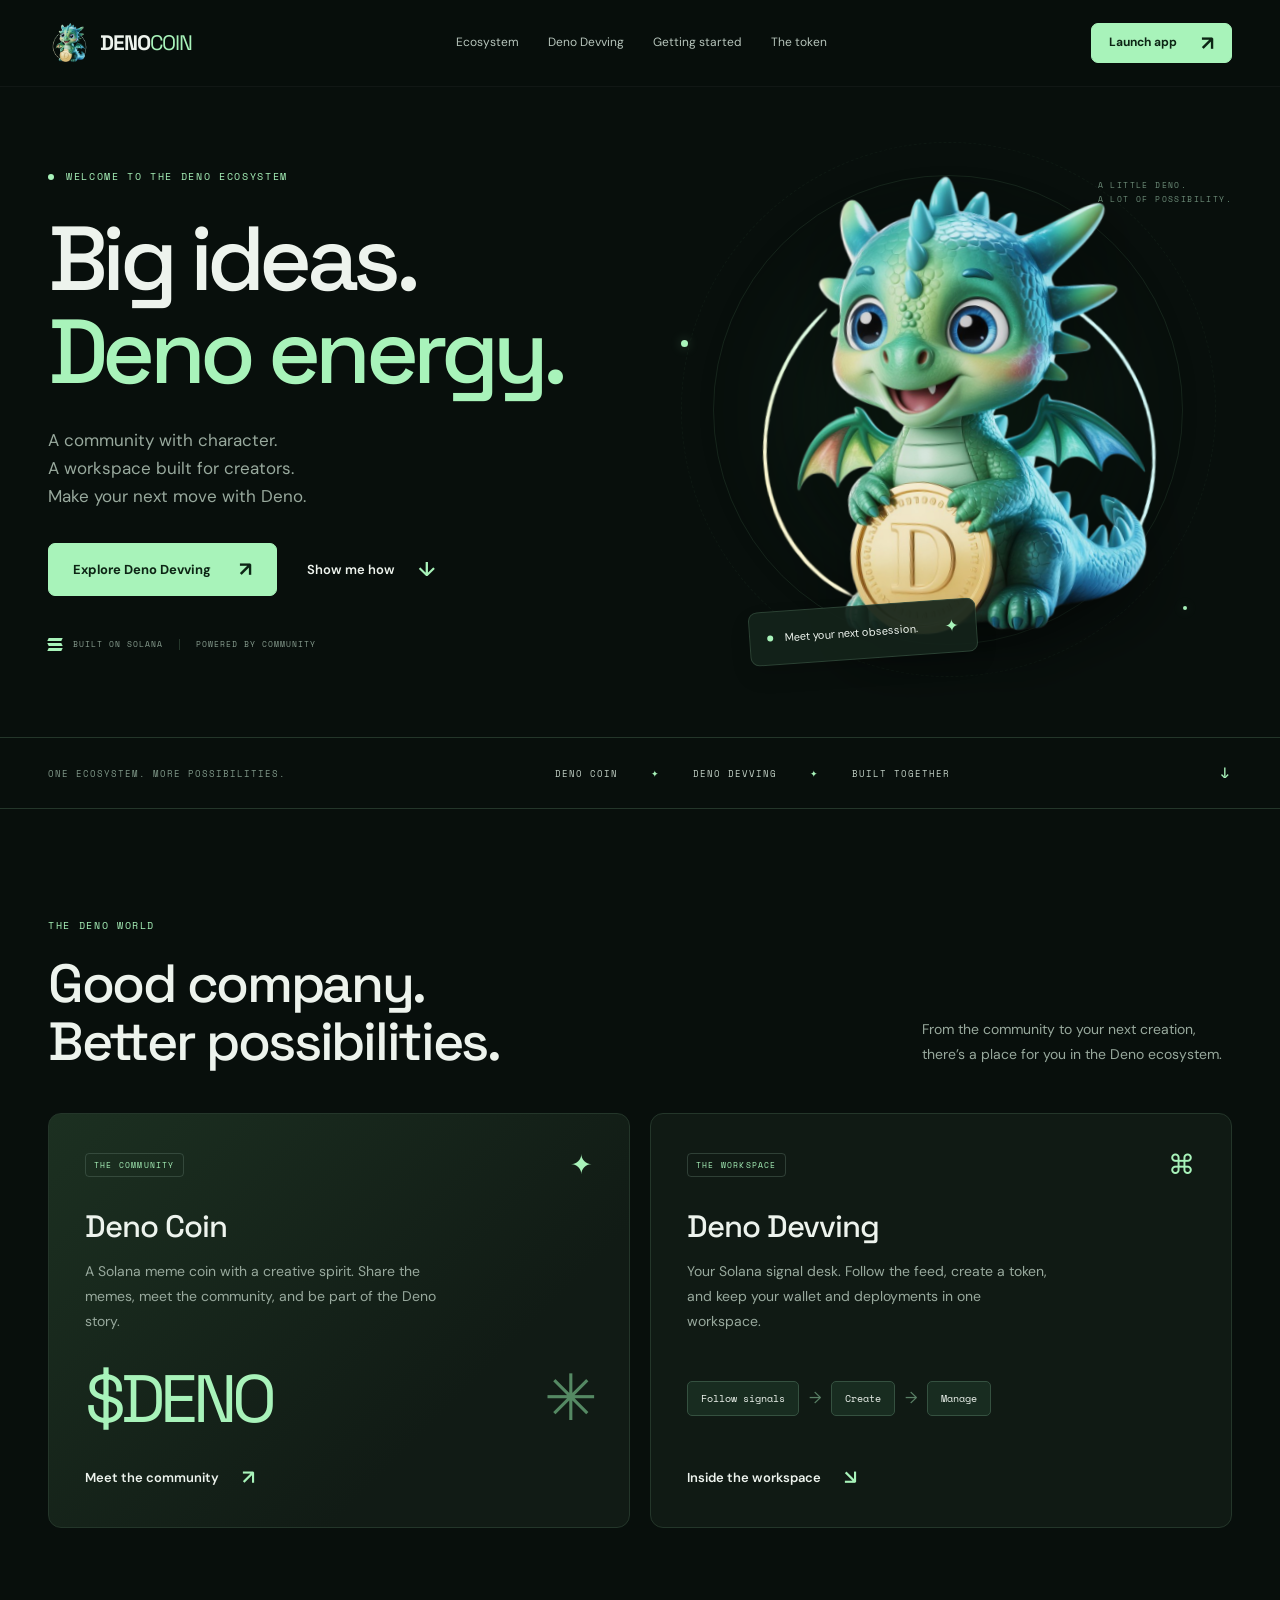
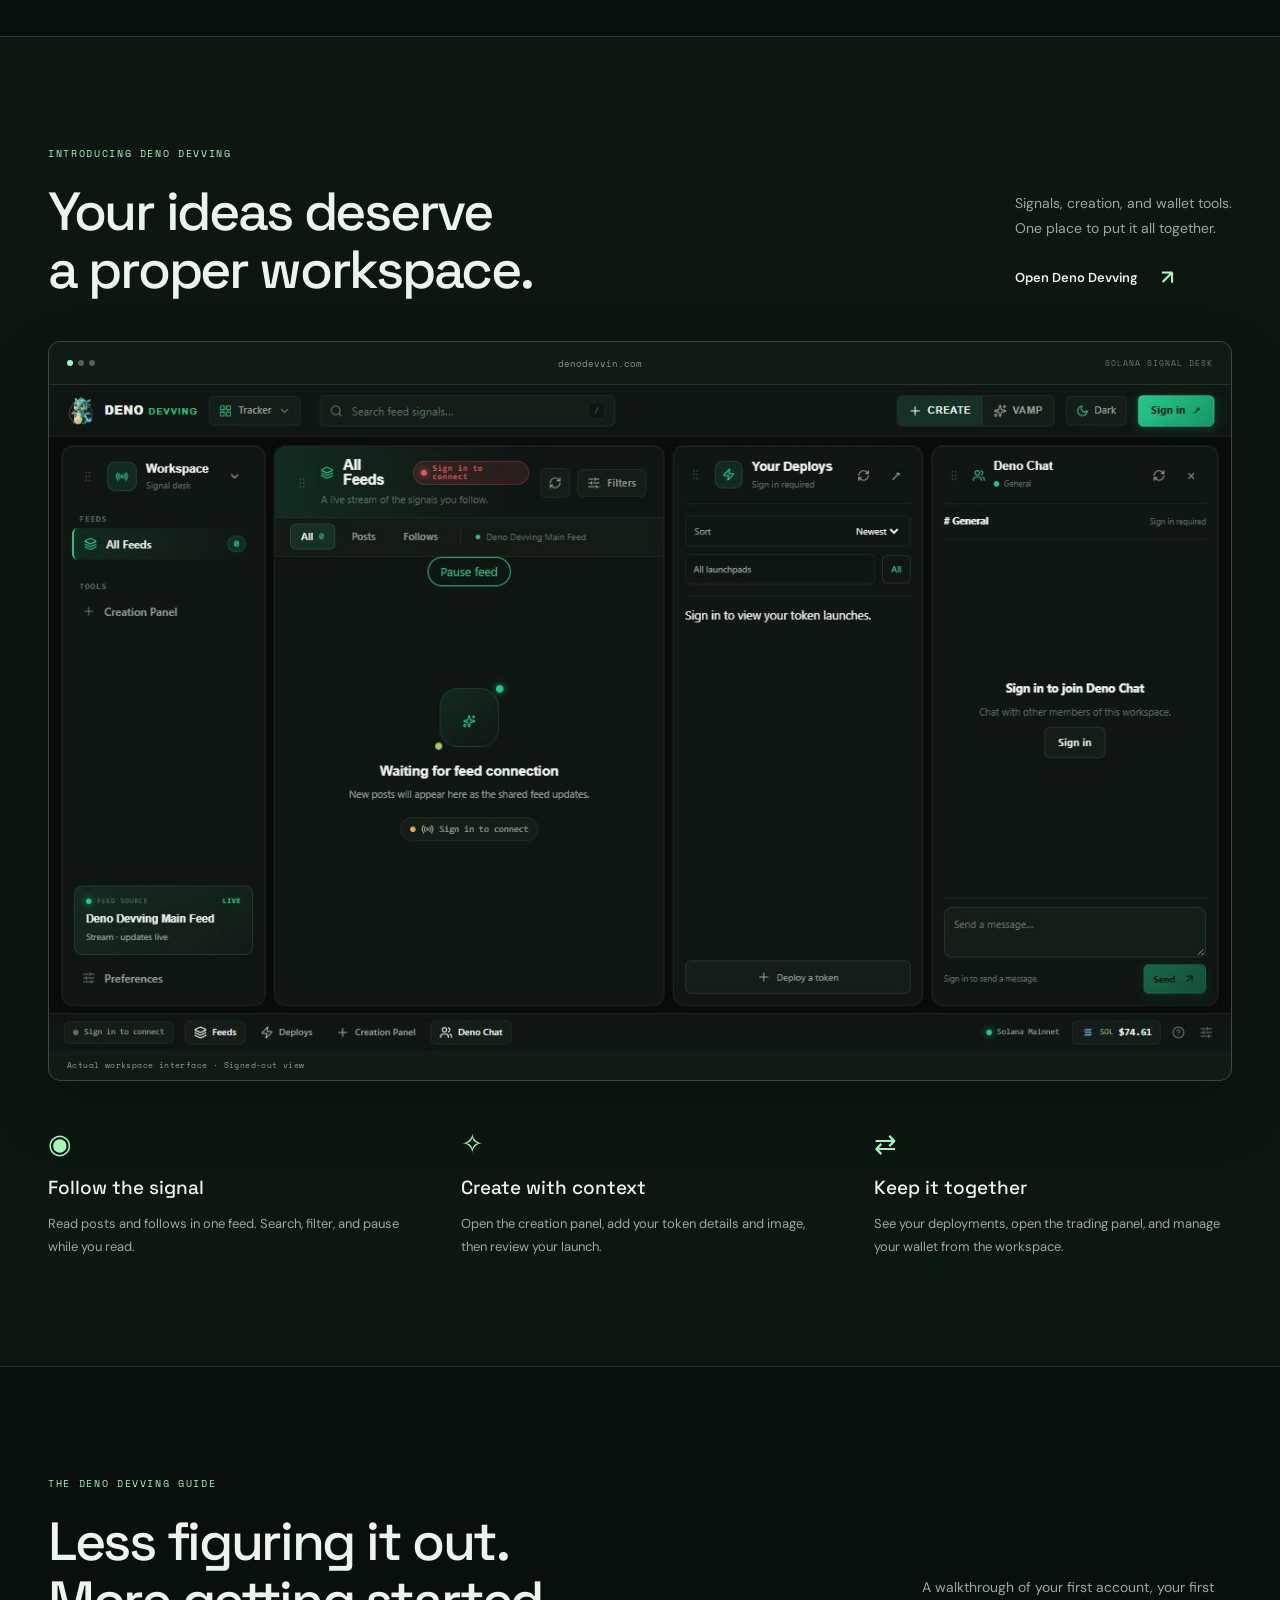
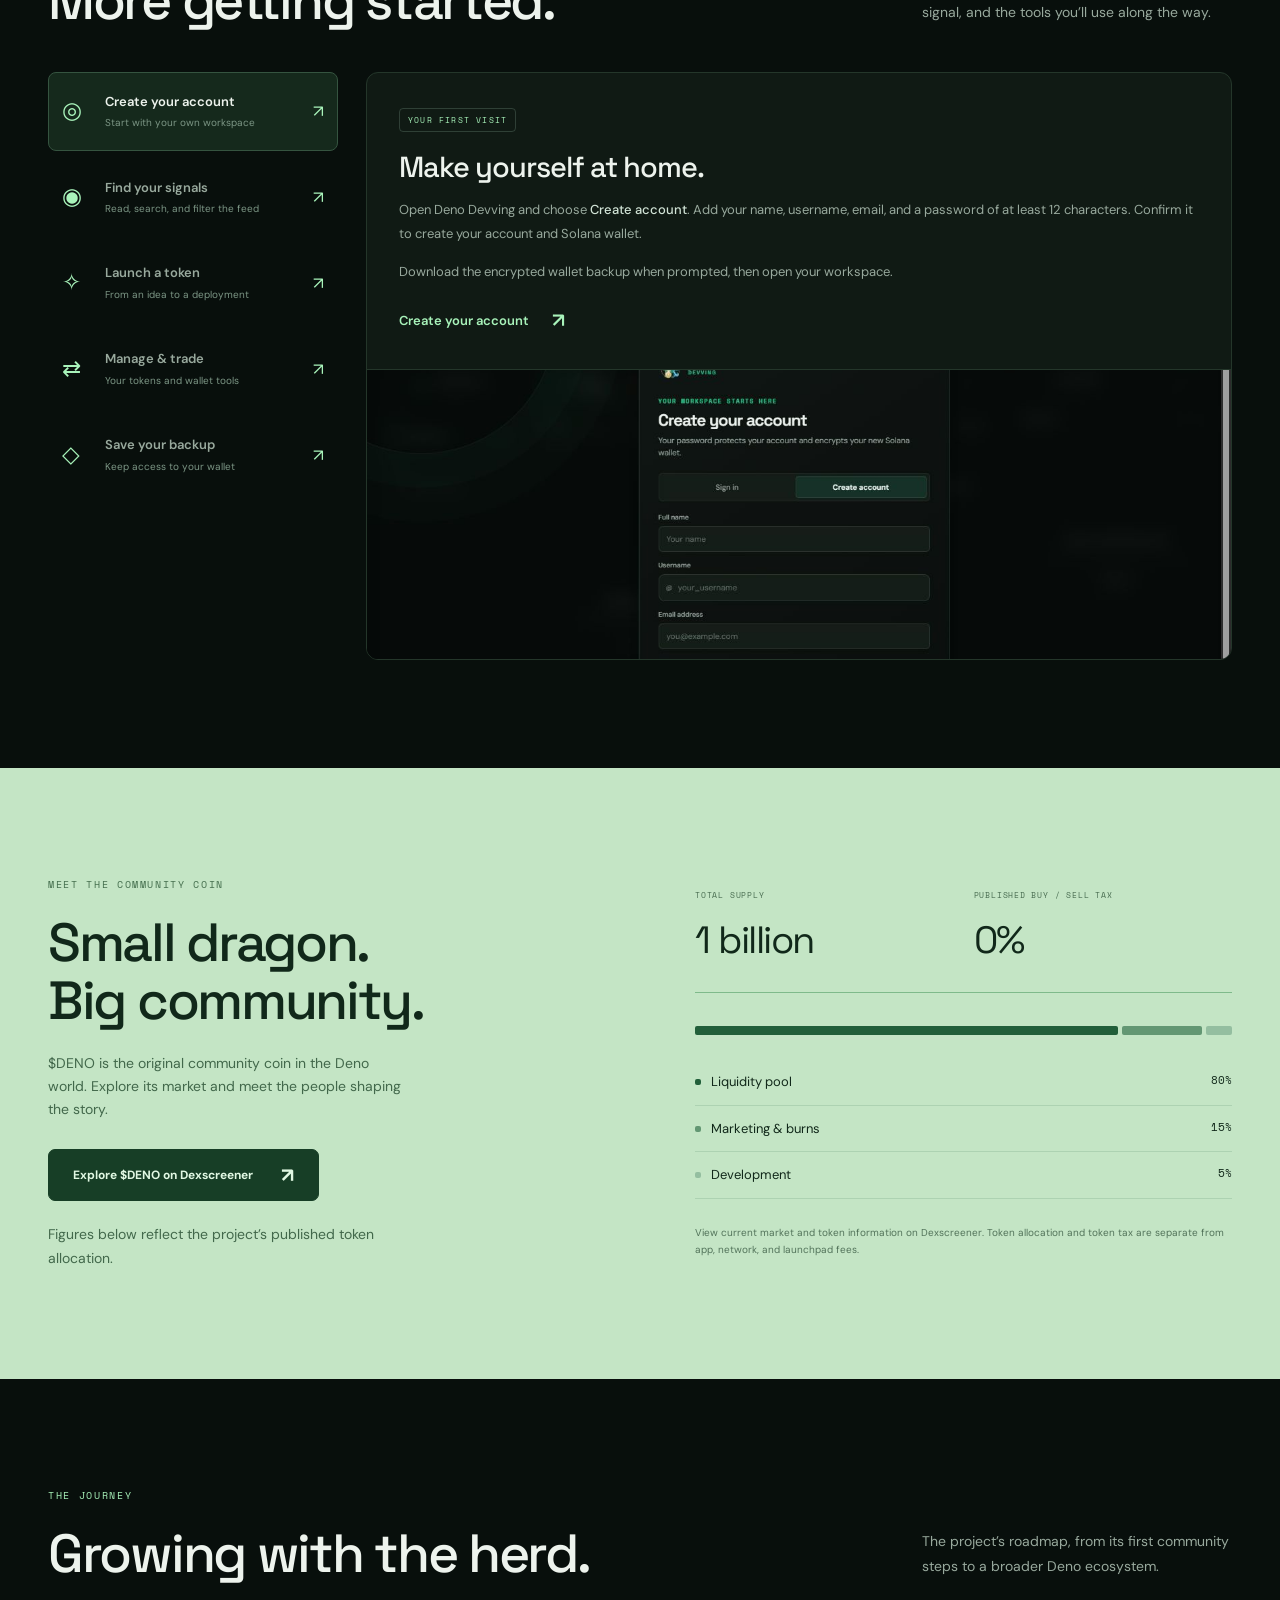
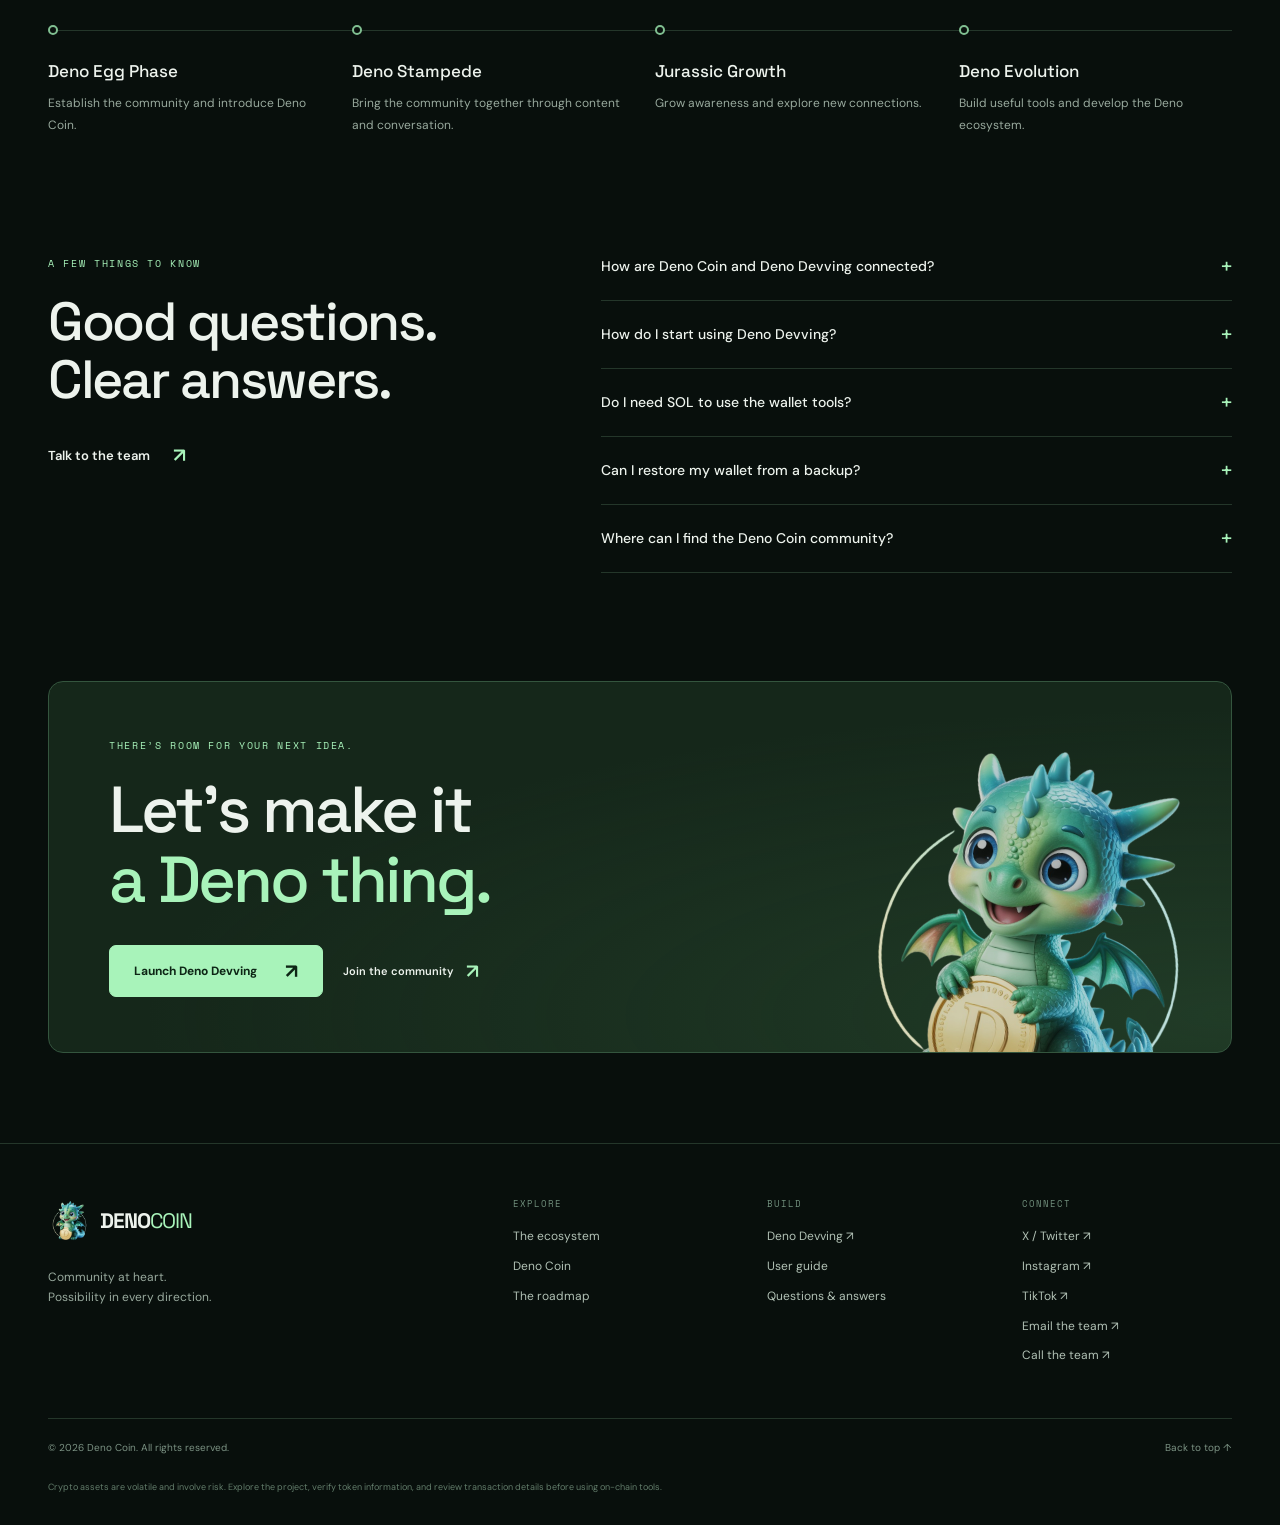
==== commit 488258be: "Point Deno Devving launch links to denodevvin.com" ====
--- a/index.html
+++ b/index.html
@@ -23,7 +23,7 @@
     <a href="#home" class="brand" aria-label="Deno Coin home"><img src="assets/deno-mascot.png" alt="" width="44" height="44"><span>DENO<span class="brand-accent">COIN</span></span></a>
     <button class="menu-toggle" aria-label="Open navigation" aria-controls="main-nav" aria-expanded="false"><span></span><span></span></button>
     <nav id="main-nav" aria-label="Main navigation"><a href="#ecosystem">Ecosystem</a><a href="#devving">Deno Devving</a><a href="#guide">Getting started</a><a href="#tokenomics">The token</a></nav>
-    <a class="button button-small header-cta" href="https://deno-devving.onrender.com/" target="_blank" rel="noopener noreferrer">Launch app <span aria-hidden="true">↗</span></a>
+    <a class="button button-small header-cta" href="https://denodevvin.com/" target="_blank" rel="noopener noreferrer">Launch app <span aria-hidden="true">↗</span></a>
   </div></header>
 
   <main id="main">
@@ -32,7 +32,7 @@
         <p class="eyebrow"><span class="status-dot"></span> WELCOME TO THE DENO ECOSYSTEM</p>
         <h1 id="hero-heading">Big ideas.<br><span>Deno energy.</span></h1>
         <p class="hero-description">A community with character.<br>A workspace built for creators.<br>Make your next move with Deno.</p>
-        <div class="button-row"><a class="button" href="https://deno-devving.onrender.com/" target="_blank" rel="noopener noreferrer">Explore Deno Devving <span aria-hidden="true">↗</span></a><a class="text-link" href="#guide">Show me how <span aria-hidden="true">↓</span></a></div>
+        <div class="button-row"><a class="button" href="https://denodevvin.com/" target="_blank" rel="noopener noreferrer">Explore Deno Devving <span aria-hidden="true">↗</span></a><a class="text-link" href="#guide">Show me how <span aria-hidden="true">↓</span></a></div>
         <div class="hero-footnote"><span class="solana-mark" aria-hidden="true"><i></i><i></i><i></i></span><span>BUILT ON SOLANA</span><span class="footnote-divider"></span><span>POWERED BY COMMUNITY</span></div>
       </div>
       <div class="hero-art"><div class="orbital orbital-one"></div><div class="orbital orbital-two"></div><span class="orbit-point point-one"></span><span class="orbit-point point-two"></span><span class="art-label">A LITTLE DENO.<br>A LOT OF POSSIBILITY.</span><img class="hero-mascot" src="assets/deno-mascot.png" width="1024" height="1024" alt="The turquoise Deno dragon holding a gold Deno coin" fetchpriority="high"><div class="mascot-tag"><span class="status-dot"></span><span>Meet your next obsession.</span><span aria-hidden="true">✦</span></div></div>
@@ -49,8 +49,8 @@
     </section>
 
     <section class="product-section section" id="devving" aria-labelledby="devving-heading"><div class="container">
-      <div class="section-heading"><div><p class="eyebrow">INTRODUCING DENO DEVVING</p><h2 id="devving-heading">Your ideas deserve<br>a proper workspace.</h2></div><div class="section-heading-side"><p>Signals, creation, and wallet tools.<br>One place to put it all together.</p><a class="text-link" href="https://deno-devving.onrender.com/" target="_blank" rel="noopener noreferrer">Open Deno Devving <span aria-hidden="true">↗</span></a></div></div>
-      <figure class="workspace-frame"><div class="window-bar"><div class="window-dots" aria-hidden="true"><i></i><i></i><i></i></div><span>deno-devving.onrender.com</span><span class="window-label">SOLANA SIGNAL DESK</span></div><button class="screenshot-button" data-lightbox="assets/devving-workspace.jpg" data-caption="Deno Devving workspace, shown signed out. Account data appears after sign-in." aria-label="Enlarge Deno Devving workspace screenshot"><img src="assets/devving-workspace.jpg" alt="Deno Devving interface showing the signal feed, creation tools, deployment history and chat in the signed-out view" width="1280" height="720" loading="lazy"><span class="enlarge-hint">View workspace ↗</span></button><figcaption>Actual workspace interface · Signed-out view</figcaption></figure>
+      <div class="section-heading"><div><p class="eyebrow">INTRODUCING DENO DEVVING</p><h2 id="devving-heading">Your ideas deserve<br>a proper workspace.</h2></div><div class="section-heading-side"><p>Signals, creation, and wallet tools.<br>One place to put it all together.</p><a class="text-link" href="https://denodevvin.com/" target="_blank" rel="noopener noreferrer">Open Deno Devving <span aria-hidden="true">↗</span></a></div></div>
+      <figure class="workspace-frame"><div class="window-bar"><div class="window-dots" aria-hidden="true"><i></i><i></i><i></i></div><span>denodevvin.com</span><span class="window-label">SOLANA SIGNAL DESK</span></div><button class="screenshot-button" data-lightbox="assets/devving-workspace.jpg" data-caption="Deno Devving workspace, shown signed out. Account data appears after sign-in." aria-label="Enlarge Deno Devving workspace screenshot"><img src="assets/devving-workspace.jpg" alt="Deno Devving interface showing the signal feed, creation tools, deployment history and chat in the signed-out view" width="1280" height="720" loading="lazy"><span class="enlarge-hint">View workspace ↗</span></button><figcaption>Actual workspace interface · Signed-out view</figcaption></figure>
       <div class="feature-grid"><article><span class="feature-icon" aria-hidden="true">◉</span><h3>Follow the signal</h3><p>Read posts and follows in one feed. Search, filter, and pause while you read.</p></article><article><span class="feature-icon" aria-hidden="true">✧</span><h3>Create with context</h3><p>Open the creation panel, add your token details and image, then review your launch.</p></article><article><span class="feature-icon" aria-hidden="true">⇄</span><h3>Keep it together</h3><p>See your deployments, open the trading panel, and manage your wallet from the workspace.</p></article></div>
     </div></section>
 
@@ -65,9 +65,9 @@
           <button id="tab-backup" role="tab" aria-selected="false" aria-controls="panel-backup" tabindex="-1"><span class="tab-icon" aria-hidden="true">◇</span><span>Save your backup<small>Keep access to your wallet</small></span><span aria-hidden="true">↗</span></button>
         </div>
         <div class="guide-panels">
-          <article class="guide-panel" id="panel-account" role="tabpanel" aria-labelledby="tab-account" tabindex="0"><div class="guide-panel-copy"><span class="pill">YOUR FIRST VISIT</span><h3>Make yourself at home.</h3><p>Open Deno Devving and choose <strong>Create account</strong>. Add your name, username, email, and a password of at least 12 characters. Confirm it to create your account and Solana wallet.</p><p>Download the encrypted wallet backup when prompted, then open your workspace.</p><a class="text-link" href="https://deno-devving.onrender.com/" target="_blank" rel="noopener noreferrer">Create your account <span aria-hidden="true">↗</span></a></div><button class="guide-image screenshot-button" data-lightbox="assets/devving-signup.jpg" data-caption="The Deno Devving account creation screen." aria-label="Enlarge account creation screenshot"><img src="assets/devving-signup.jpg" alt="Deno Devving Create your account form with name, username, email and password fields" width="1280" height="720" loading="lazy"><span class="enlarge-hint">Enlarge screenshot ↗</span></button></article>
+          <article class="guide-panel" id="panel-account" role="tabpanel" aria-labelledby="tab-account" tabindex="0"><div class="guide-panel-copy"><span class="pill">YOUR FIRST VISIT</span><h3>Make yourself at home.</h3><p>Open Deno Devving and choose <strong>Create account</strong>. Add your name, username, email, and a password of at least 12 characters. Confirm it to create your account and Solana wallet.</p><p>Download the encrypted wallet backup when prompted, then open your workspace.</p><a class="text-link" href="https://denodevvin.com/" target="_blank" rel="noopener noreferrer">Create your account <span aria-hidden="true">↗</span></a></div><button class="guide-image screenshot-button" data-lightbox="assets/devving-signup.jpg" data-caption="The Deno Devving account creation screen." aria-label="Enlarge account creation screenshot"><img src="assets/devving-signup.jpg" alt="Deno Devving Create your account form with name, username, email and password fields" width="1280" height="720" loading="lazy"><span class="enlarge-hint">Enlarge screenshot ↗</span></button></article>
           <article class="guide-panel" id="panel-feed" role="tabpanel" aria-labelledby="tab-feed" tabindex="0" hidden><div class="guide-panel-copy"><span class="pill">YOUR SIGNAL DESK</span><h3>Give the feed your attention.</h3><p>Start in <strong>All Feeds</strong>. Switch between posts and follows, use the search field to find a topic, and open <strong>Filters</strong> to narrow the view.</p><p>Use <strong>Pause feed</strong> when you need time to read. Open the tracker controls to manage the accounts you follow.</p></div><button class="guide-image screenshot-button" data-lightbox="assets/devving-workspace.jpg" data-caption="Signed-out workspace reference. Sign in to connect to the shared feed." aria-label="Enlarge signal workspace screenshot"><img src="assets/devving-workspace.jpg" alt="The feed, filters, search and pause controls in the Deno Devving workspace" width="1280" height="720" loading="lazy"></button></article>
-          <article class="guide-panel" id="panel-create" role="tabpanel" aria-labelledby="tab-create" tabindex="0" hidden><div class="guide-panel-copy"><span class="pill">FROM IDEA TO TOKEN</span><h3>Give your idea a name.</h3><ol><li>Sign in and unlock your wallet.</li><li>Open <strong>Create</strong> or <strong>Creation Panel</strong>.</li><li>Enter the token name, symbol, description, and image.</li><li>Review the selected launchpad, network, fees, and transaction details before confirming.</li></ol><p>Your recorded launches appear in <strong>Your Deploys</strong>. Keep SOL available for network and launchpad fees.</p><a class="text-link" href="https://deno-devving.onrender.com/" target="_blank" rel="noopener noreferrer">Open the creation panel <span aria-hidden="true">↗</span></a></div><div class="guide-note"><span aria-hidden="true">✧</span><h4>Review before you launch.</h4><p>Token creation is an on-chain action. Check the details and fee estimate in the app before signing.</p></div></article>
+          <article class="guide-panel" id="panel-create" role="tabpanel" aria-labelledby="tab-create" tabindex="0" hidden><div class="guide-panel-copy"><span class="pill">FROM IDEA TO TOKEN</span><h3>Give your idea a name.</h3><ol><li>Sign in and unlock your wallet.</li><li>Open <strong>Create</strong> or <strong>Creation Panel</strong>.</li><li>Enter the token name, symbol, description, and image.</li><li>Review the selected launchpad, network, fees, and transaction details before confirming.</li></ol><p>Your recorded launches appear in <strong>Your Deploys</strong>. Keep SOL available for network and launchpad fees.</p><a class="text-link" href="https://denodevvin.com/" target="_blank" rel="noopener noreferrer">Open the creation panel <span aria-hidden="true">↗</span></a></div><div class="guide-note"><span aria-hidden="true">✧</span><h4>Review before you launch.</h4><p>Token creation is an on-chain action. Check the details and fee estimate in the app before signing.</p></div></article>
           <article class="guide-panel" id="panel-trade" role="tabpanel" aria-labelledby="tab-trade" tabindex="0" hidden><div class="guide-panel-copy"><span class="pill">YOUR NEXT MOVE</span><h3>Keep an eye on your tokens.</h3><p>Select a token from <strong>Your Deploys</strong> to open its trading tools, or use the wallet’s <strong>Buy / Sell tokens</strong> option to look up a token by mint address.</p><p>Choose buy or sell, enter an amount, and review the quote, slippage, and fees. Use the wallet menu to receive or withdraw SOL.</p><p>Confirm the destination address and network before making a transfer.</p></div><div class="guide-note"><span aria-hidden="true">⇄</span><h4>Every transaction deserves a check.</h4><p>Quotes and execution depend on liquidity, network conditions, and your settings. Review each transaction in the app.</p></div></article>
           <article class="guide-panel" id="panel-backup" role="tabpanel" aria-labelledby="tab-backup" tabindex="0" hidden><div class="guide-panel-copy"><span class="pill">KEEP YOUR WALLET YOURS</span><h3>A little care goes a long way.</h3><p>Save the encrypted JSON file offered during account setup. You can also download an <strong>Encrypted backup</strong> from the wallet menu.</p><p>To import a saved file, choose <strong>Create account → Already have an encrypted wallet backup?</strong> and select your JSON file. Enter the password that protects that file.</p><p>Keep the file and its password somewhere safe. A password-protected JSON file requires its encryption password to unlock.</p></div><div class="guide-note"><span aria-hidden="true">◇</span><h4>Private means private.</h4><p>Never post your private key, backup file, or wallet password in chat, social media, or a support conversation.</p></div></article>
         </div>
@@ -80,10 +80,10 @@
 
     <section class="section container faq-section" id="faq" aria-labelledby="faq-heading"><div><p class="eyebrow">A FEW THINGS TO KNOW</p><h2 id="faq-heading">Good questions.<br>Clear answers.</h2><a class="text-link" href="mailto:finance@denocoin.com">Talk to the team <span aria-hidden="true">↗</span></a></div><div class="faq-list"><details><summary>How are Deno Coin and Deno Devving connected?</summary><p>They share the Deno brand and community. Deno Coin is the community token, while Deno Devving is a Solana workspace for feeds, token creation, and wallet tools.</p></details><details><summary>How do I start using Deno Devving?</summary><p>Open the app, choose Create account, and complete signup. Save your encrypted wallet backup before entering your workspace. The guide above walks through the main tools.</p></details><details><summary>Do I need SOL to use the wallet tools?</summary><p>On-chain transactions require SOL for network fees. Token creation and trading can also include platform or launchpad fees. Review the fees and network shown in the app before confirming.</p></details><details><summary>Can I restore my wallet from a backup?</summary><p>A Deno Devving encrypted backup can restore the same wallet address when you provide the password that protects that file. Keep your backup and password safe.</p></details><details><summary>Where can I find the Deno Coin community?</summary><p>Visit <a href="https://x.com/denocoin78" target="_blank" rel="noopener noreferrer">@denocoin78 on X</a>, or find the official Instagram and TikTok links in the footer.</p></details></div></section>
 
-    <section class="container final-cta"><div><p class="eyebrow">THERE’S ROOM FOR YOUR NEXT IDEA.</p><h2>Let’s make it<br><span>a Deno thing.</span></h2><div class="button-row"><a class="button" href="https://deno-devving.onrender.com/" target="_blank" rel="noopener noreferrer">Launch Deno Devving <span aria-hidden="true">↗</span></a><a class="text-link" href="https://x.com/denocoin78" target="_blank" rel="noopener noreferrer">Join the community <span aria-hidden="true">↗</span></a></div></div><img src="assets/deno-mascot.png" alt="The Deno dragon welcoming you to the community" width="1024" height="1024" loading="lazy"></section>
+    <section class="container final-cta"><div><p class="eyebrow">THERE’S ROOM FOR YOUR NEXT IDEA.</p><h2>Let’s make it<br><span>a Deno thing.</span></h2><div class="button-row"><a class="button" href="https://denodevvin.com/" target="_blank" rel="noopener noreferrer">Launch Deno Devving <span aria-hidden="true">↗</span></a><a class="text-link" href="https://x.com/denocoin78" target="_blank" rel="noopener noreferrer">Join the community <span aria-hidden="true">↗</span></a></div></div><img src="assets/deno-mascot.png" alt="The Deno dragon welcoming you to the community" width="1024" height="1024" loading="lazy"></section>
   </main>
 
-  <footer class="site-footer"><div class="container"><div class="footer-main"><div class="footer-brand"><a href="#home" class="brand"><img src="assets/deno-mascot.png" alt="" width="44" height="44"><span>DENO<span class="brand-accent">COIN</span></span></a><p>Community at heart.<br>Possibility in every direction.</p></div><div><h3>Explore</h3><a href="#ecosystem">The ecosystem</a><a href="#tokenomics">Deno Coin</a><a href="#roadmap">The roadmap</a></div><div><h3>Build</h3><a href="https://deno-devving.onrender.com/" target="_blank" rel="noopener noreferrer">Deno Devving ↗</a><a href="#guide">User guide</a><a href="#faq">Questions &amp; answers</a></div><div><h3>Connect</h3><a href="https://x.com/denocoin78" target="_blank" rel="noopener noreferrer">X / Twitter ↗</a><a href="https://www.instagram.com/denocoin.com78/" target="_blank" rel="noopener noreferrer">Instagram ↗</a><a href="https://www.tiktok.com/@denocoin" target="_blank" rel="noopener noreferrer">TikTok ↗</a><a href="mailto:finance@denocoin.com">Email the team ↗</a><a href="tel:888-296-2339">Call the team ↗</a></div></div><div class="footer-bottom"><p>© <span id="year">2026</span> Deno Coin. All rights reserved.</p><a href="#home">Back to top ↑</a></div><p class="risk-note">Crypto assets are volatile and involve risk. Explore the project, verify token information, and review transaction details before using on-chain tools.</p></div></footer>
+  <footer class="site-footer"><div class="container"><div class="footer-main"><div class="footer-brand"><a href="#home" class="brand"><img src="assets/deno-mascot.png" alt="" width="44" height="44"><span>DENO<span class="brand-accent">COIN</span></span></a><p>Community at heart.<br>Possibility in every direction.</p></div><div><h3>Explore</h3><a href="#ecosystem">The ecosystem</a><a href="#tokenomics">Deno Coin</a><a href="#roadmap">The roadmap</a></div><div><h3>Build</h3><a href="https://denodevvin.com/" target="_blank" rel="noopener noreferrer">Deno Devving ↗</a><a href="#guide">User guide</a><a href="#faq">Questions &amp; answers</a></div><div><h3>Connect</h3><a href="https://x.com/denocoin78" target="_blank" rel="noopener noreferrer">X / Twitter ↗</a><a href="https://www.instagram.com/denocoin.com78/" target="_blank" rel="noopener noreferrer">Instagram ↗</a><a href="https://www.tiktok.com/@denocoin" target="_blank" rel="noopener noreferrer">TikTok ↗</a><a href="mailto:finance@denocoin.com">Email the team ↗</a><a href="tel:888-296-2339">Call the team ↗</a></div></div><div class="footer-bottom"><p>© <span id="year">2026</span> Deno Coin. All rights reserved.</p><a href="#home">Back to top ↑</a></div><p class="risk-note">Crypto assets are volatile and involve risk. Explore the project, verify token information, and review transaction details before using on-chain tools.</p></div></footer>
 
   <dialog class="image-dialog" id="image-dialog" aria-label="App screenshot"><button class="dialog-close" autofocus aria-label="Close screenshot">×</button><img id="dialog-image" alt="" width="1280" height="720"><p id="dialog-caption"></p></dialog>
 </body>
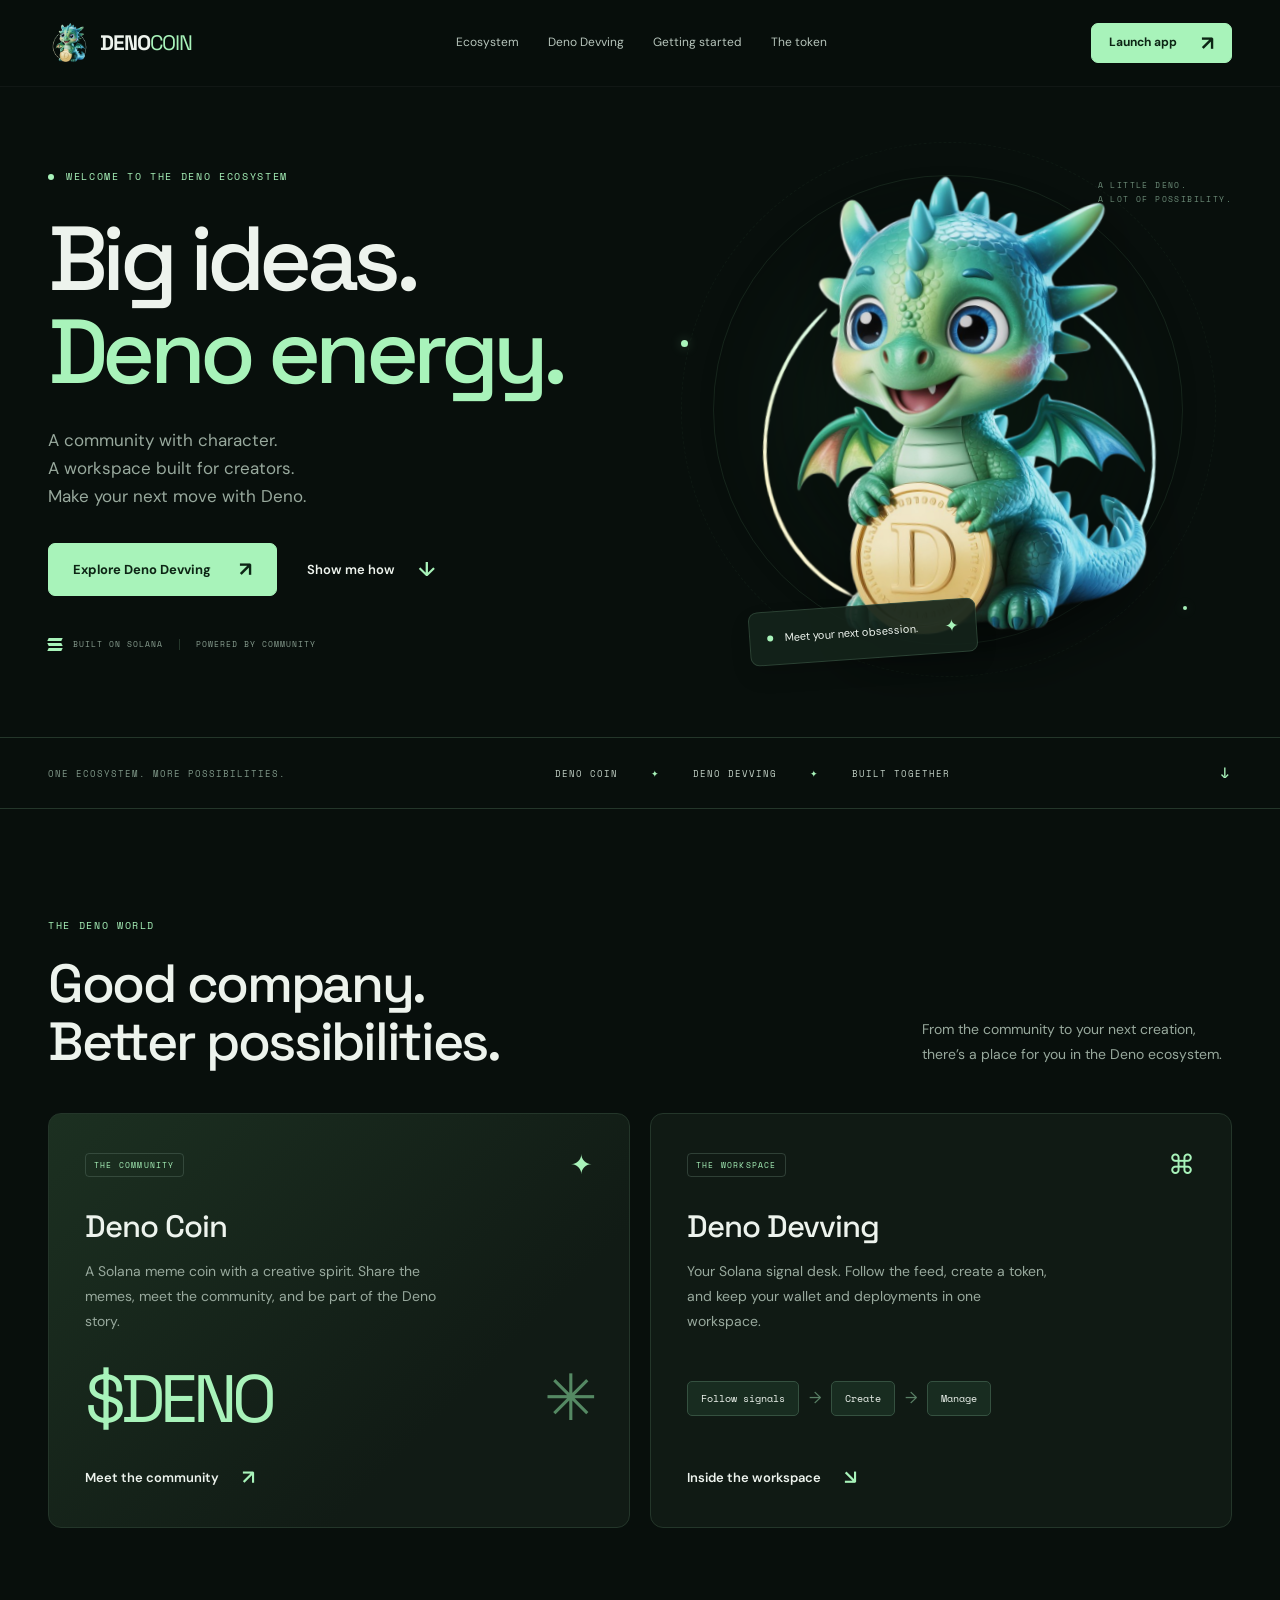
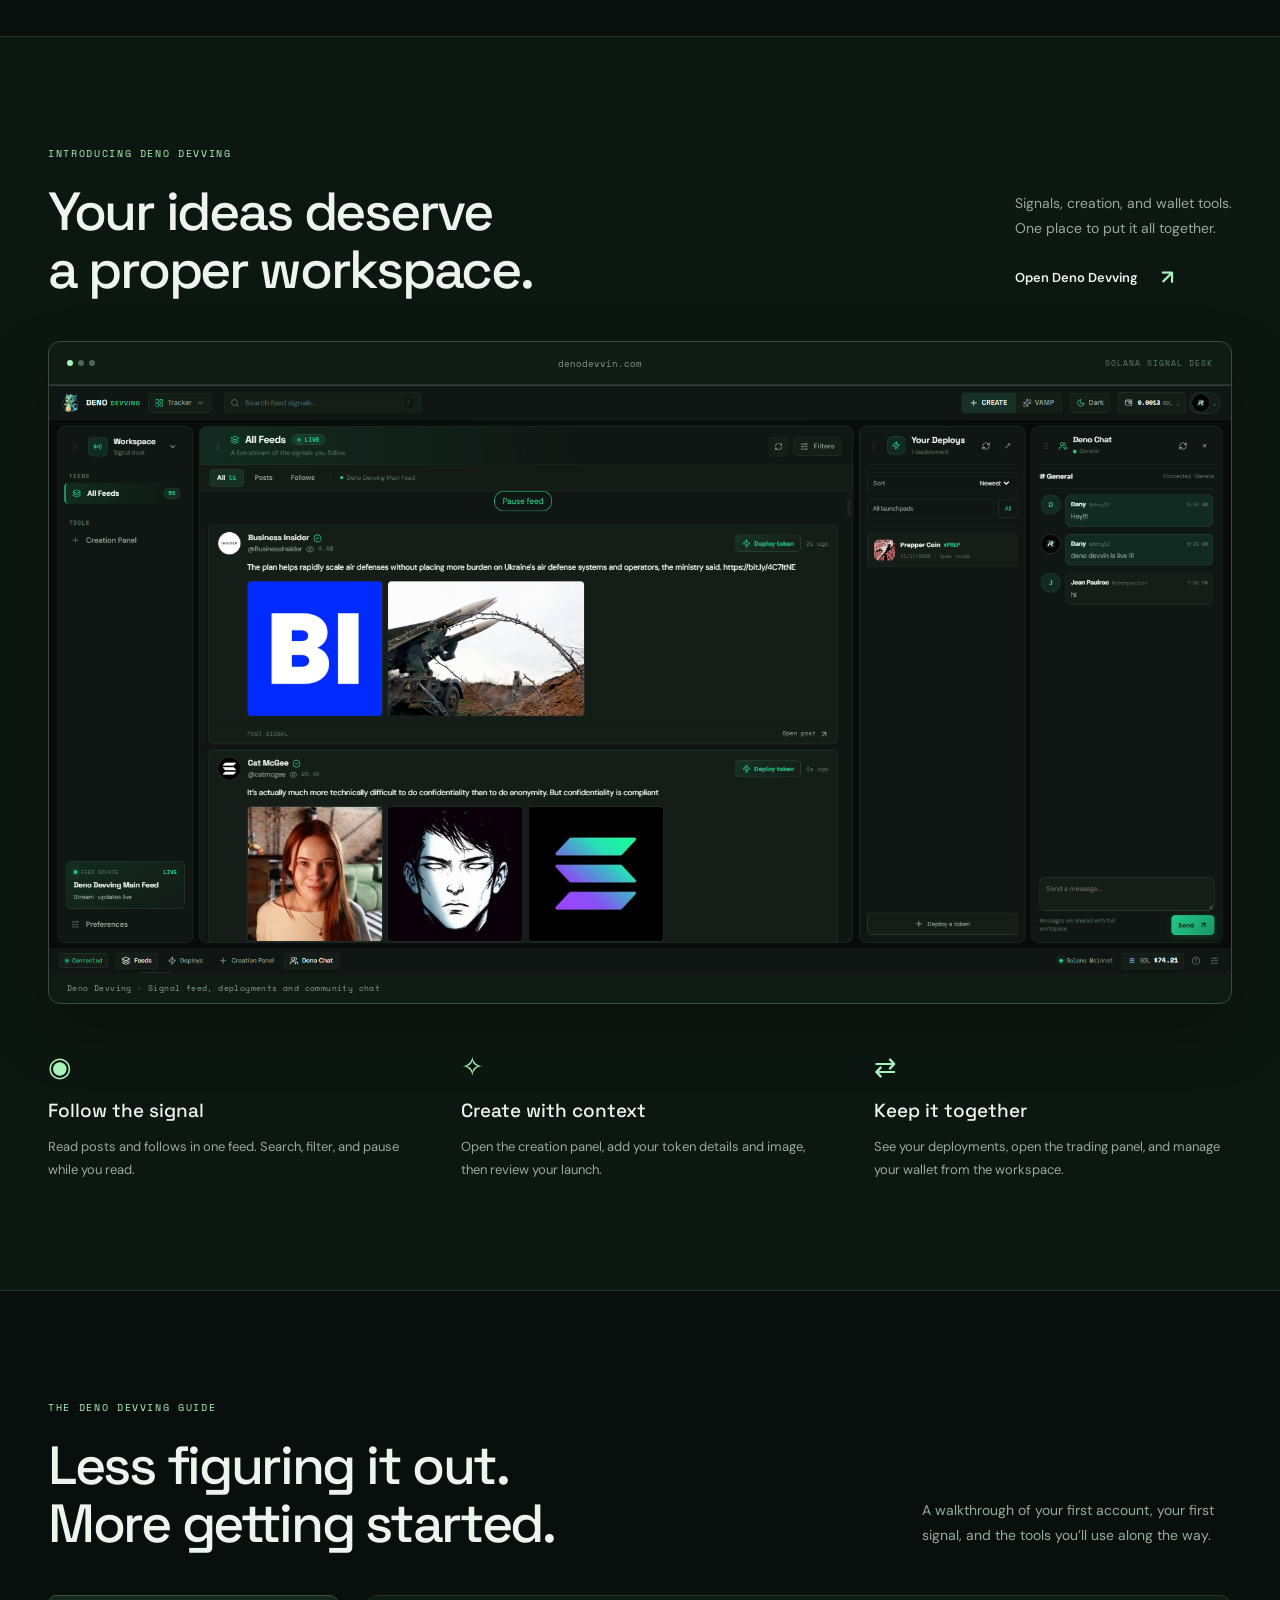
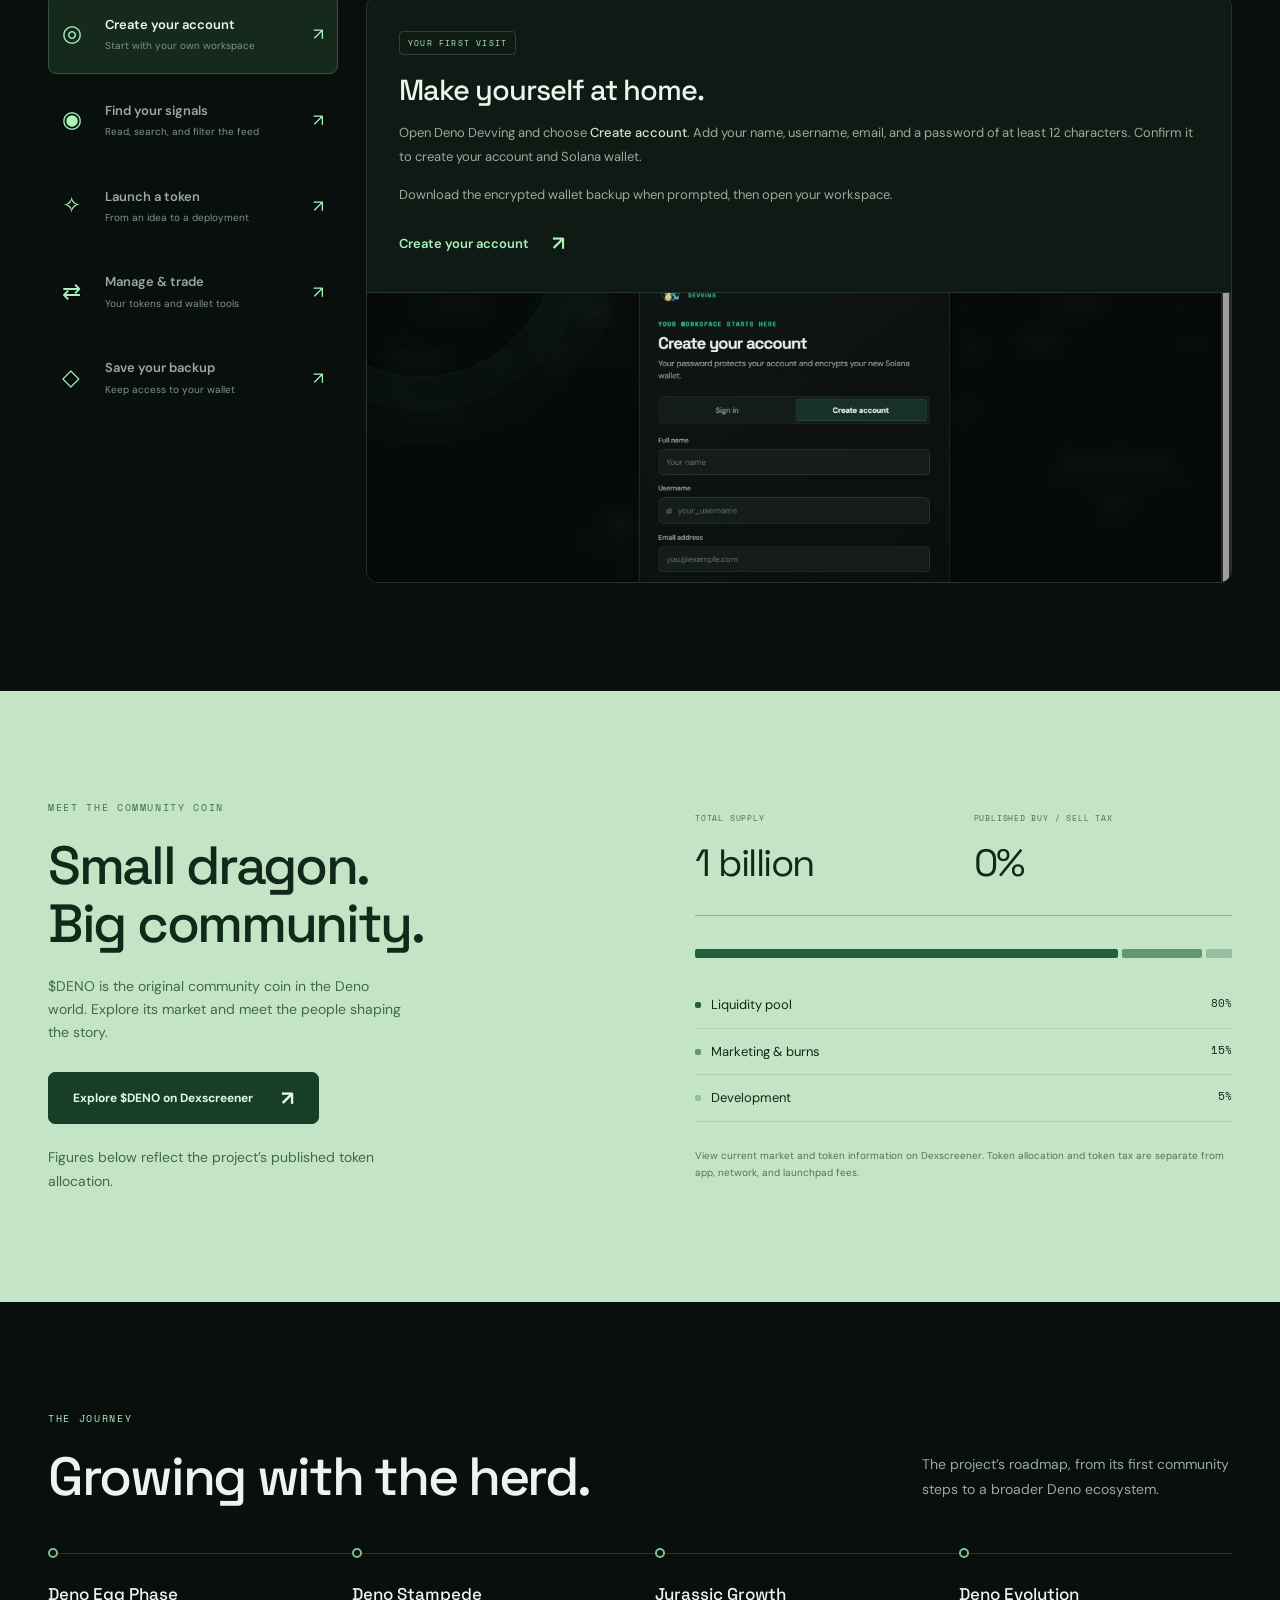
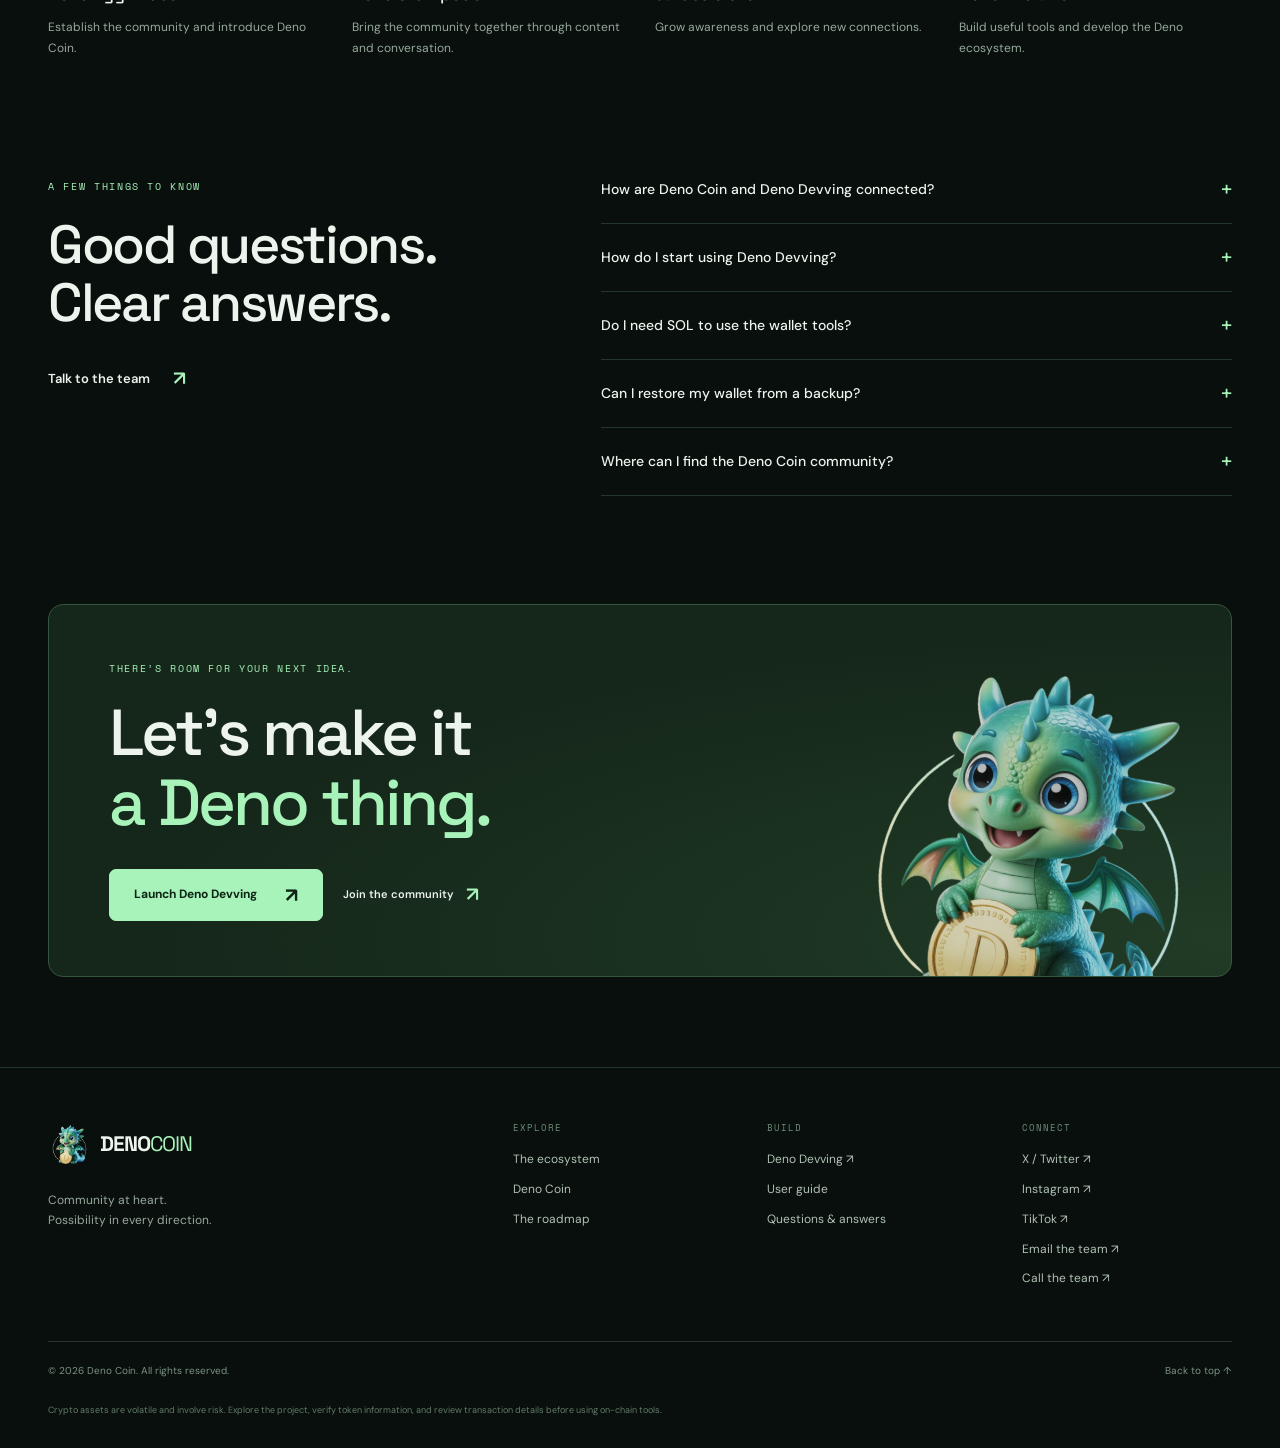
==== commit 314e33f2: "Replace workspace preview with supplied active dashboard screenshot" ====
--- a/index.html
+++ b/index.html
@@ -50,7 +50,7 @@
 
     <section class="product-section section" id="devving" aria-labelledby="devving-heading"><div class="container">
       <div class="section-heading"><div><p class="eyebrow">INTRODUCING DENO DEVVING</p><h2 id="devving-heading">Your ideas deserve<br>a proper workspace.</h2></div><div class="section-heading-side"><p>Signals, creation, and wallet tools.<br>One place to put it all together.</p><a class="text-link" href="https://denodevvin.com/" target="_blank" rel="noopener noreferrer">Open Deno Devving <span aria-hidden="true">↗</span></a></div></div>
-      <figure class="workspace-frame"><div class="window-bar"><div class="window-dots" aria-hidden="true"><i></i><i></i><i></i></div><span>denodevvin.com</span><span class="window-label">SOLANA SIGNAL DESK</span></div><button class="screenshot-button" data-lightbox="assets/devving-workspace.jpg" data-caption="Deno Devving workspace, shown signed out. Account data appears after sign-in." aria-label="Enlarge Deno Devving workspace screenshot"><img src="assets/devving-workspace.jpg" alt="Deno Devving interface showing the signal feed, creation tools, deployment history and chat in the signed-out view" width="1280" height="720" loading="lazy"><span class="enlarge-hint">View workspace ↗</span></button><figcaption>Actual workspace interface · Signed-out view</figcaption></figure>
+      <figure class="workspace-frame"><div class="window-bar"><div class="window-dots" aria-hidden="true"><i></i><i></i><i></i></div><span>denodevvin.com</span><span class="window-label">SOLANA SIGNAL DESK</span></div><button class="screenshot-button" data-lightbox="assets/devving-workspace.png" data-caption="Deno Devving workspace with an active signal feed, deployment history and community chat." aria-label="Enlarge Deno Devving workspace screenshot"><img src="assets/devving-workspace.png" alt="Deno Devving interface showing an active signal feed, creation tools, deployment history and community chat" width="1920" height="955" loading="lazy"><span class="enlarge-hint">View workspace ↗</span></button><figcaption>Deno Devving · Signal feed, deployments and community chat</figcaption></figure>
       <div class="feature-grid"><article><span class="feature-icon" aria-hidden="true">◉</span><h3>Follow the signal</h3><p>Read posts and follows in one feed. Search, filter, and pause while you read.</p></article><article><span class="feature-icon" aria-hidden="true">✧</span><h3>Create with context</h3><p>Open the creation panel, add your token details and image, then review your launch.</p></article><article><span class="feature-icon" aria-hidden="true">⇄</span><h3>Keep it together</h3><p>See your deployments, open the trading panel, and manage your wallet from the workspace.</p></article></div>
     </div></section>
 
@@ -66,7 +66,7 @@
         </div>
         <div class="guide-panels">
           <article class="guide-panel" id="panel-account" role="tabpanel" aria-labelledby="tab-account" tabindex="0"><div class="guide-panel-copy"><span class="pill">YOUR FIRST VISIT</span><h3>Make yourself at home.</h3><p>Open Deno Devving and choose <strong>Create account</strong>. Add your name, username, email, and a password of at least 12 characters. Confirm it to create your account and Solana wallet.</p><p>Download the encrypted wallet backup when prompted, then open your workspace.</p><a class="text-link" href="https://denodevvin.com/" target="_blank" rel="noopener noreferrer">Create your account <span aria-hidden="true">↗</span></a></div><button class="guide-image screenshot-button" data-lightbox="assets/devving-signup.jpg" data-caption="The Deno Devving account creation screen." aria-label="Enlarge account creation screenshot"><img src="assets/devving-signup.jpg" alt="Deno Devving Create your account form with name, username, email and password fields" width="1280" height="720" loading="lazy"><span class="enlarge-hint">Enlarge screenshot ↗</span></button></article>
-          <article class="guide-panel" id="panel-feed" role="tabpanel" aria-labelledby="tab-feed" tabindex="0" hidden><div class="guide-panel-copy"><span class="pill">YOUR SIGNAL DESK</span><h3>Give the feed your attention.</h3><p>Start in <strong>All Feeds</strong>. Switch between posts and follows, use the search field to find a topic, and open <strong>Filters</strong> to narrow the view.</p><p>Use <strong>Pause feed</strong> when you need time to read. Open the tracker controls to manage the accounts you follow.</p></div><button class="guide-image screenshot-button" data-lightbox="assets/devving-workspace.jpg" data-caption="Signed-out workspace reference. Sign in to connect to the shared feed." aria-label="Enlarge signal workspace screenshot"><img src="assets/devving-workspace.jpg" alt="The feed, filters, search and pause controls in the Deno Devving workspace" width="1280" height="720" loading="lazy"></button></article>
+          <article class="guide-panel" id="panel-feed" role="tabpanel" aria-labelledby="tab-feed" tabindex="0" hidden><div class="guide-panel-copy"><span class="pill">YOUR SIGNAL DESK</span><h3>Give the feed your attention.</h3><p>Start in <strong>All Feeds</strong>. Switch between posts and follows, use the search field to find a topic, and open <strong>Filters</strong> to narrow the view.</p><p>Use <strong>Pause feed</strong> when you need time to read. Open the tracker controls to manage the accounts you follow.</p></div><button class="guide-image screenshot-button" data-lightbox="assets/devving-workspace.png" data-caption="Deno Devving workspace with an active signal feed, deployment history and community chat." aria-label="Enlarge signal workspace screenshot"><img src="assets/devving-workspace.png" alt="The feed, filters, search and pause controls in the Deno Devving workspace" width="1920" height="955" loading="lazy"></button></article>
           <article class="guide-panel" id="panel-create" role="tabpanel" aria-labelledby="tab-create" tabindex="0" hidden><div class="guide-panel-copy"><span class="pill">FROM IDEA TO TOKEN</span><h3>Give your idea a name.</h3><ol><li>Sign in and unlock your wallet.</li><li>Open <strong>Create</strong> or <strong>Creation Panel</strong>.</li><li>Enter the token name, symbol, description, and image.</li><li>Review the selected launchpad, network, fees, and transaction details before confirming.</li></ol><p>Your recorded launches appear in <strong>Your Deploys</strong>. Keep SOL available for network and launchpad fees.</p><a class="text-link" href="https://denodevvin.com/" target="_blank" rel="noopener noreferrer">Open the creation panel <span aria-hidden="true">↗</span></a></div><div class="guide-note"><span aria-hidden="true">✧</span><h4>Review before you launch.</h4><p>Token creation is an on-chain action. Check the details and fee estimate in the app before signing.</p></div></article>
           <article class="guide-panel" id="panel-trade" role="tabpanel" aria-labelledby="tab-trade" tabindex="0" hidden><div class="guide-panel-copy"><span class="pill">YOUR NEXT MOVE</span><h3>Keep an eye on your tokens.</h3><p>Select a token from <strong>Your Deploys</strong> to open its trading tools, or use the wallet’s <strong>Buy / Sell tokens</strong> option to look up a token by mint address.</p><p>Choose buy or sell, enter an amount, and review the quote, slippage, and fees. Use the wallet menu to receive or withdraw SOL.</p><p>Confirm the destination address and network before making a transfer.</p></div><div class="guide-note"><span aria-hidden="true">⇄</span><h4>Every transaction deserves a check.</h4><p>Quotes and execution depend on liquidity, network conditions, and your settings. Review each transaction in the app.</p></div></article>
           <article class="guide-panel" id="panel-backup" role="tabpanel" aria-labelledby="tab-backup" tabindex="0" hidden><div class="guide-panel-copy"><span class="pill">KEEP YOUR WALLET YOURS</span><h3>A little care goes a long way.</h3><p>Save the encrypted JSON file offered during account setup. You can also download an <strong>Encrypted backup</strong> from the wallet menu.</p><p>To import a saved file, choose <strong>Create account → Already have an encrypted wallet backup?</strong> and select your JSON file. Enter the password that protects that file.</p><p>Keep the file and its password somewhere safe. A password-protected JSON file requires its encryption password to unlock.</p></div><div class="guide-note"><span aria-hidden="true">◇</span><h4>Private means private.</h4><p>Never post your private key, backup file, or wallet password in chat, social media, or a support conversation.</p></div></article>
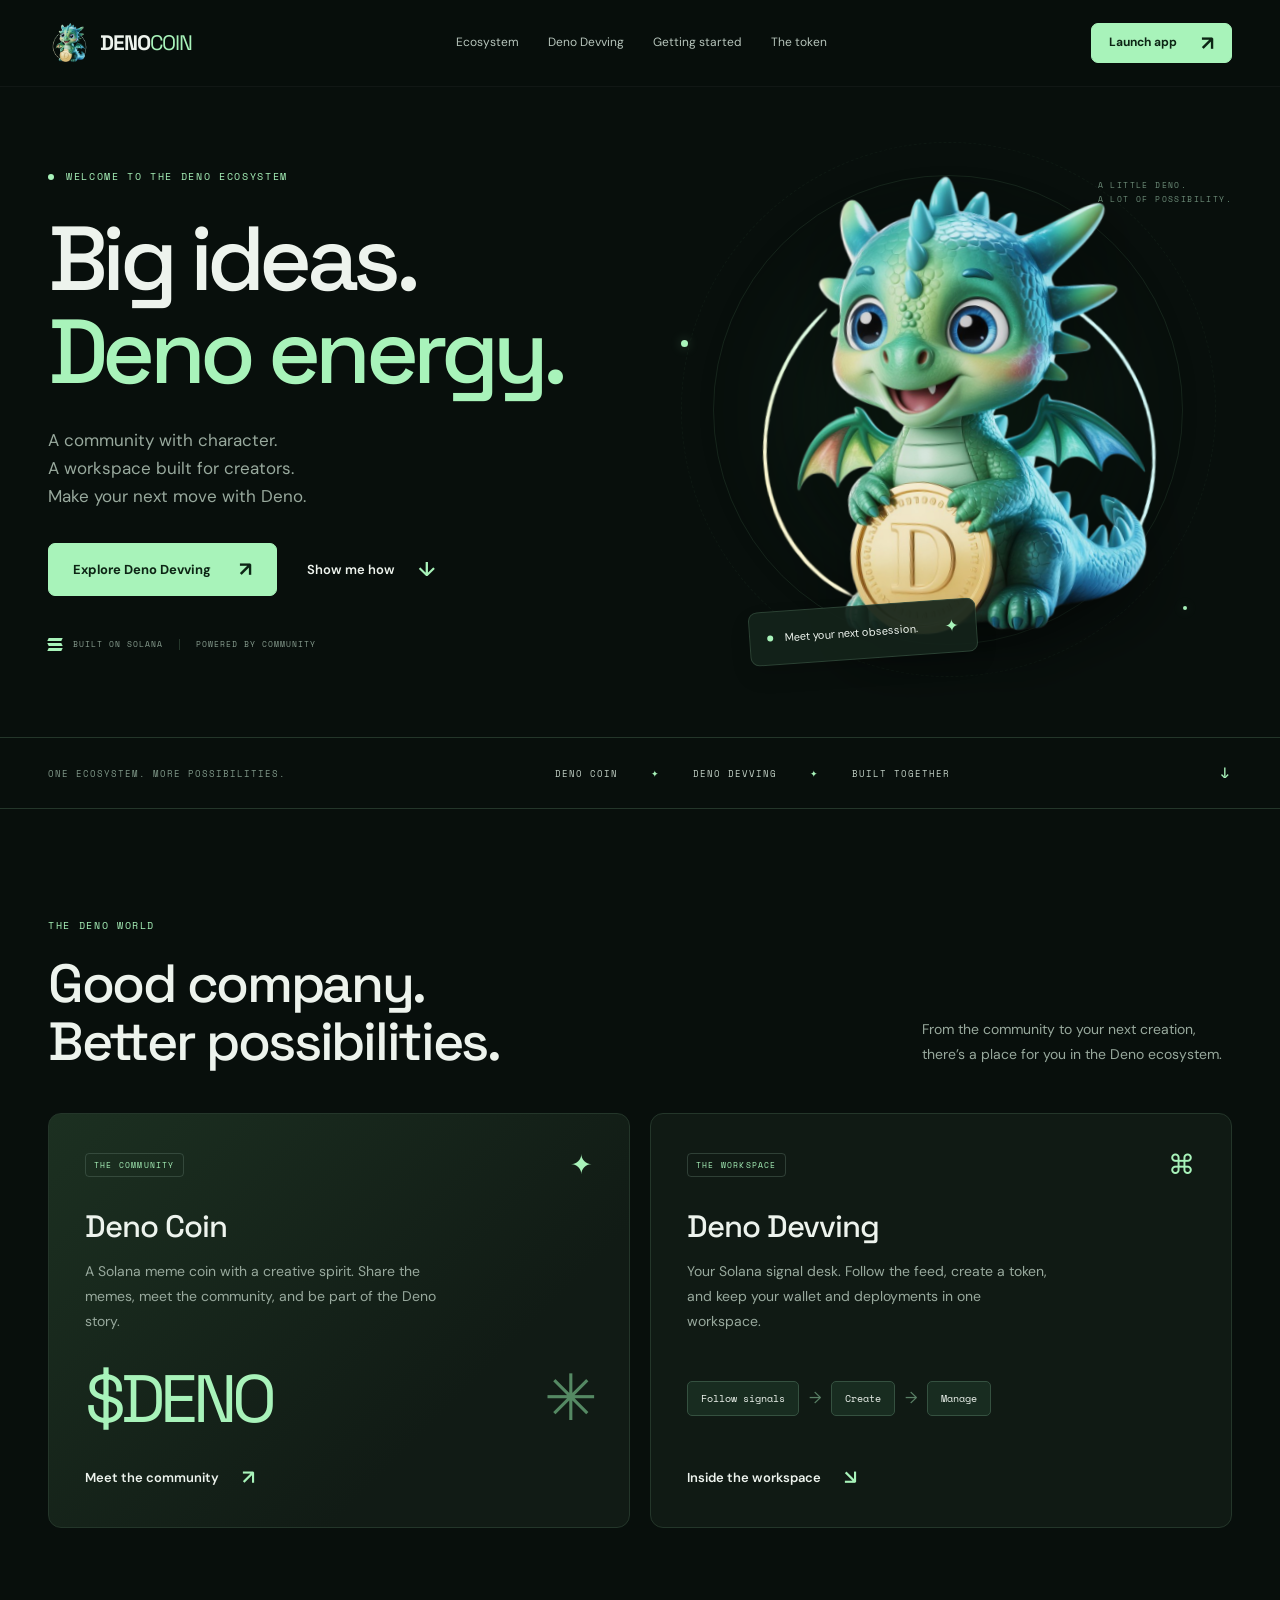
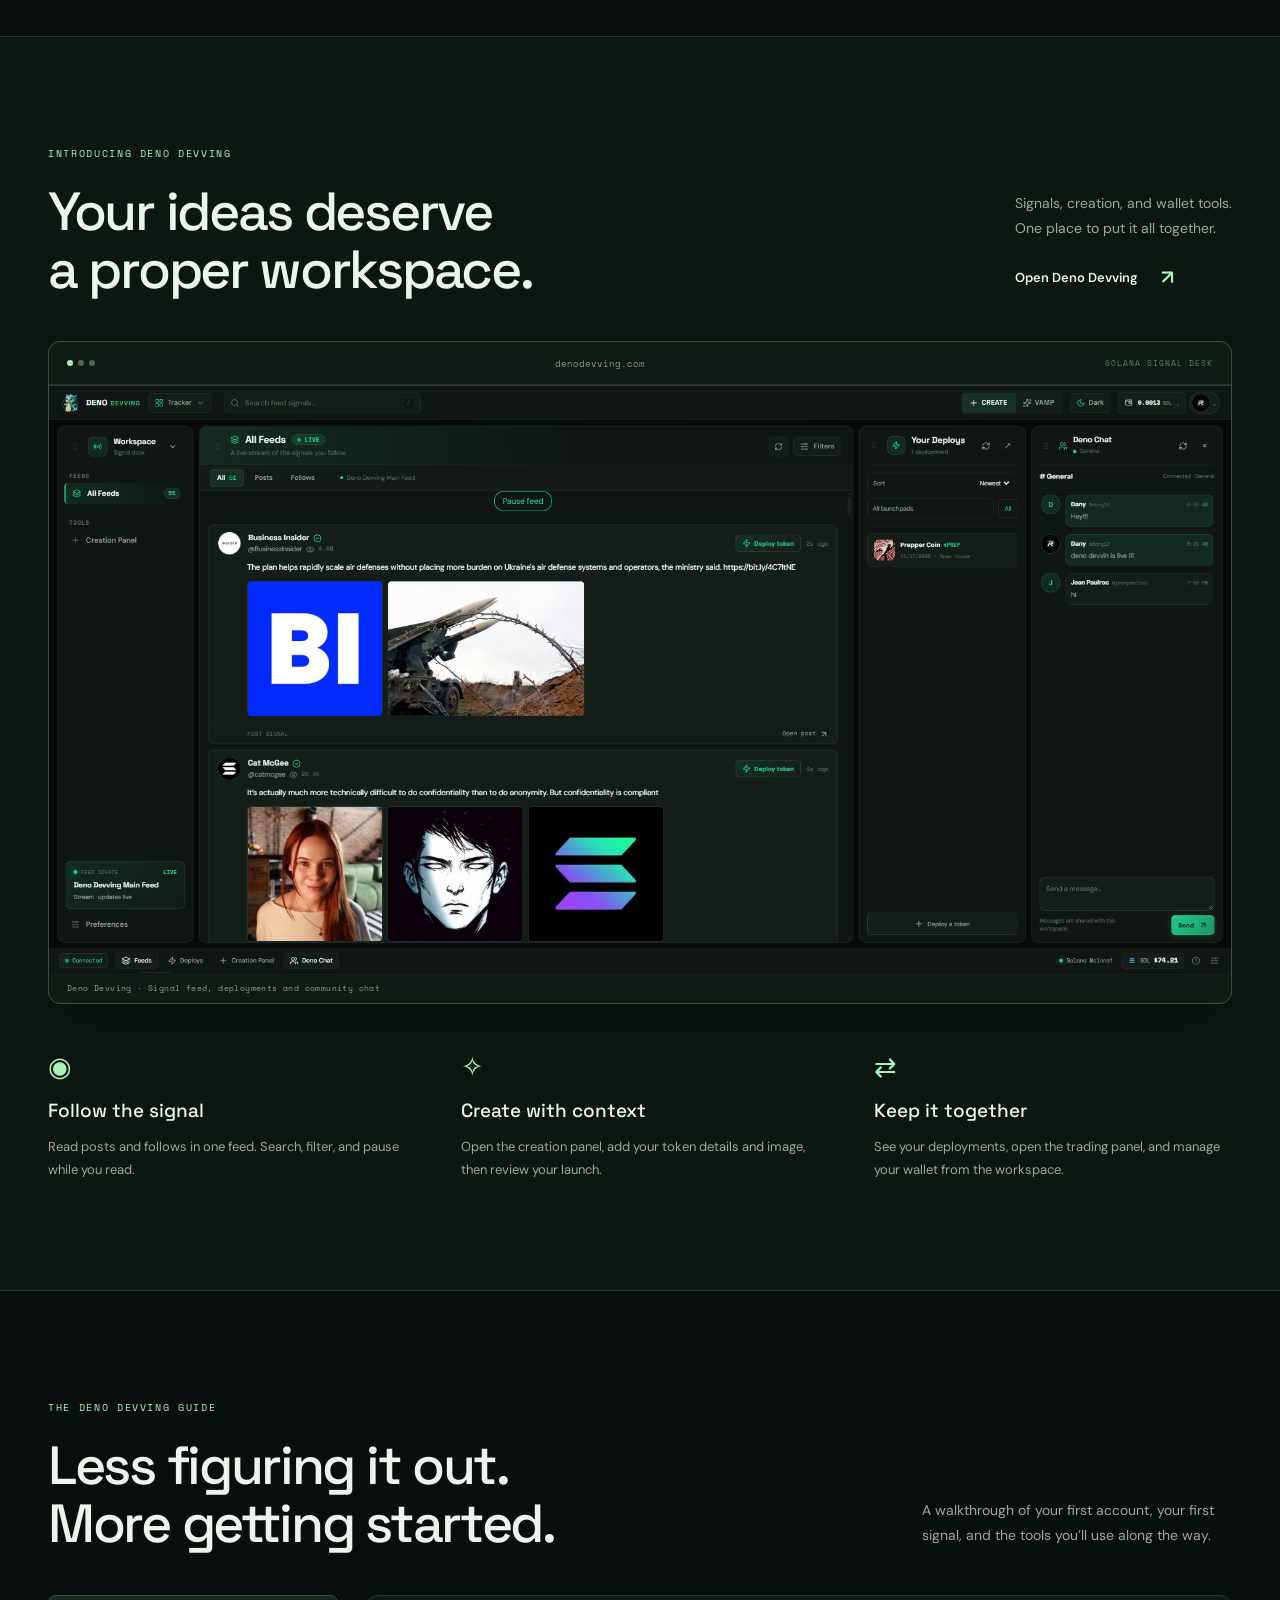
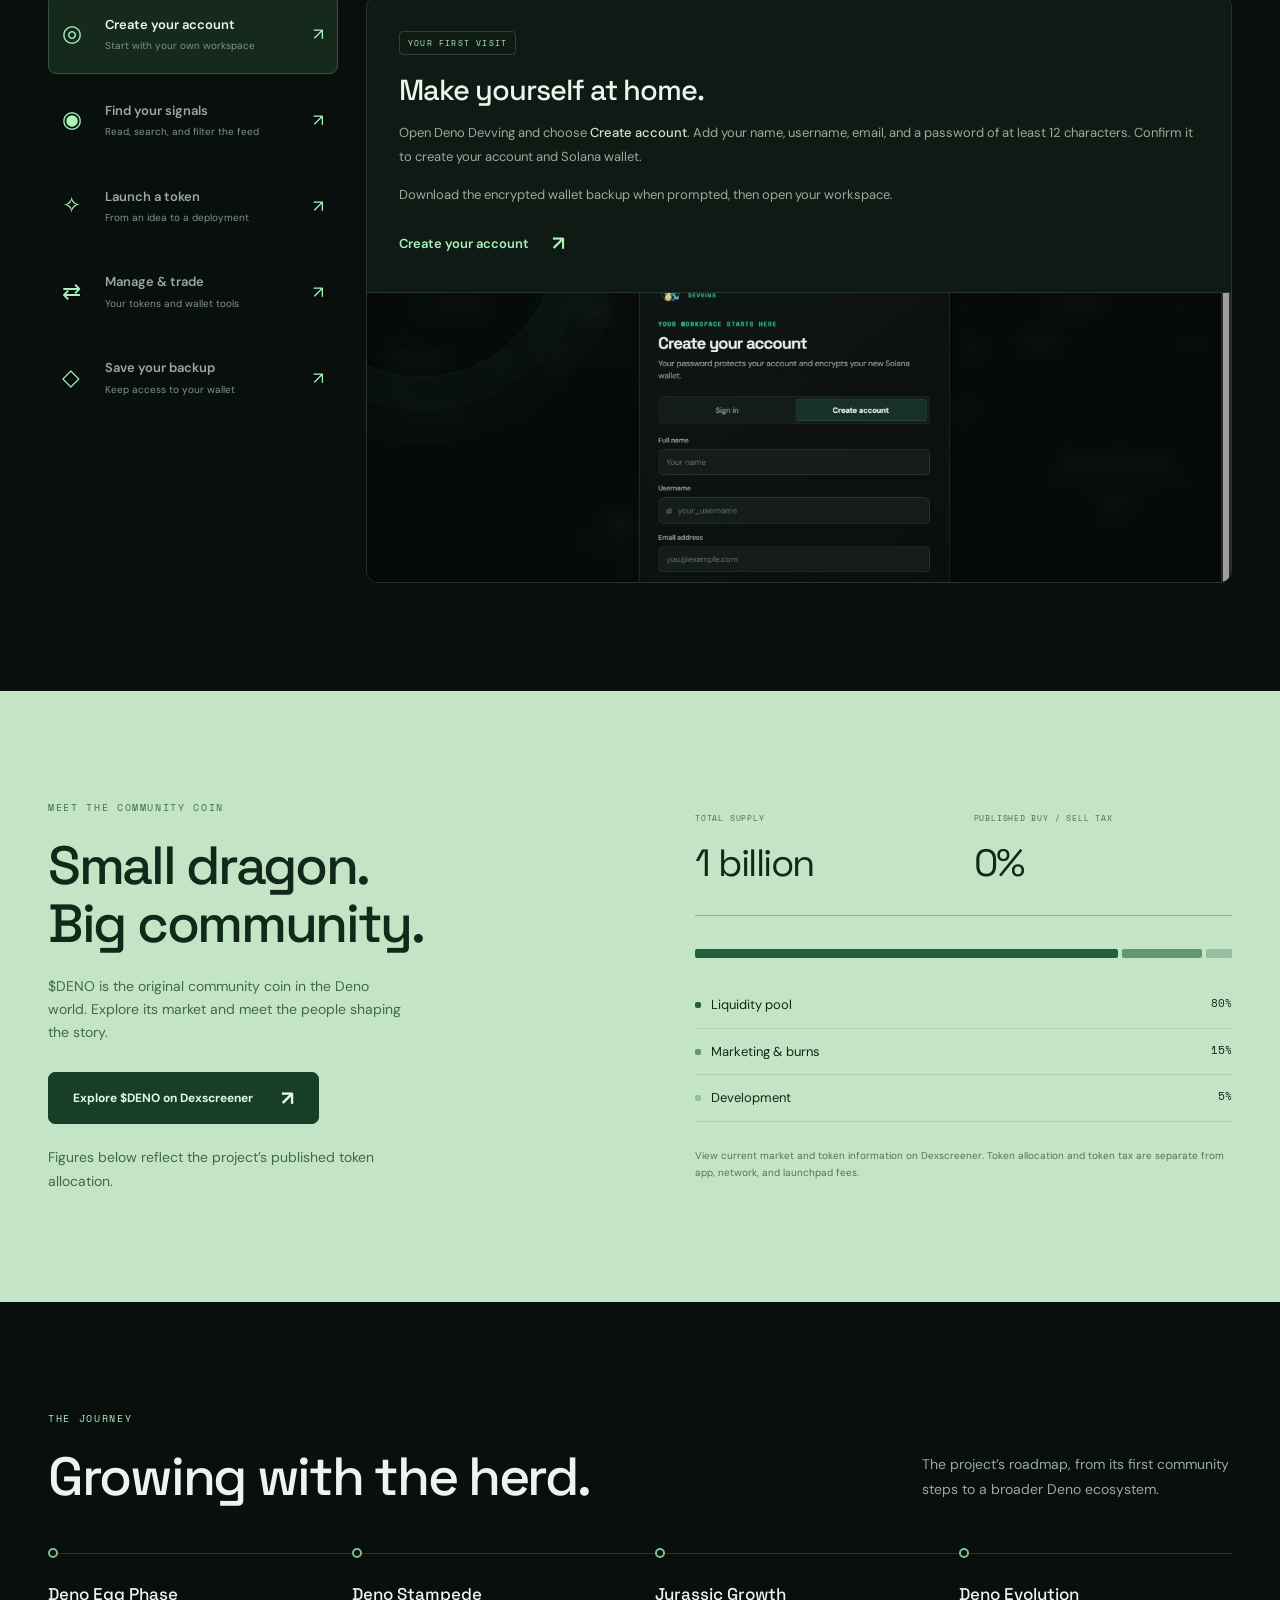
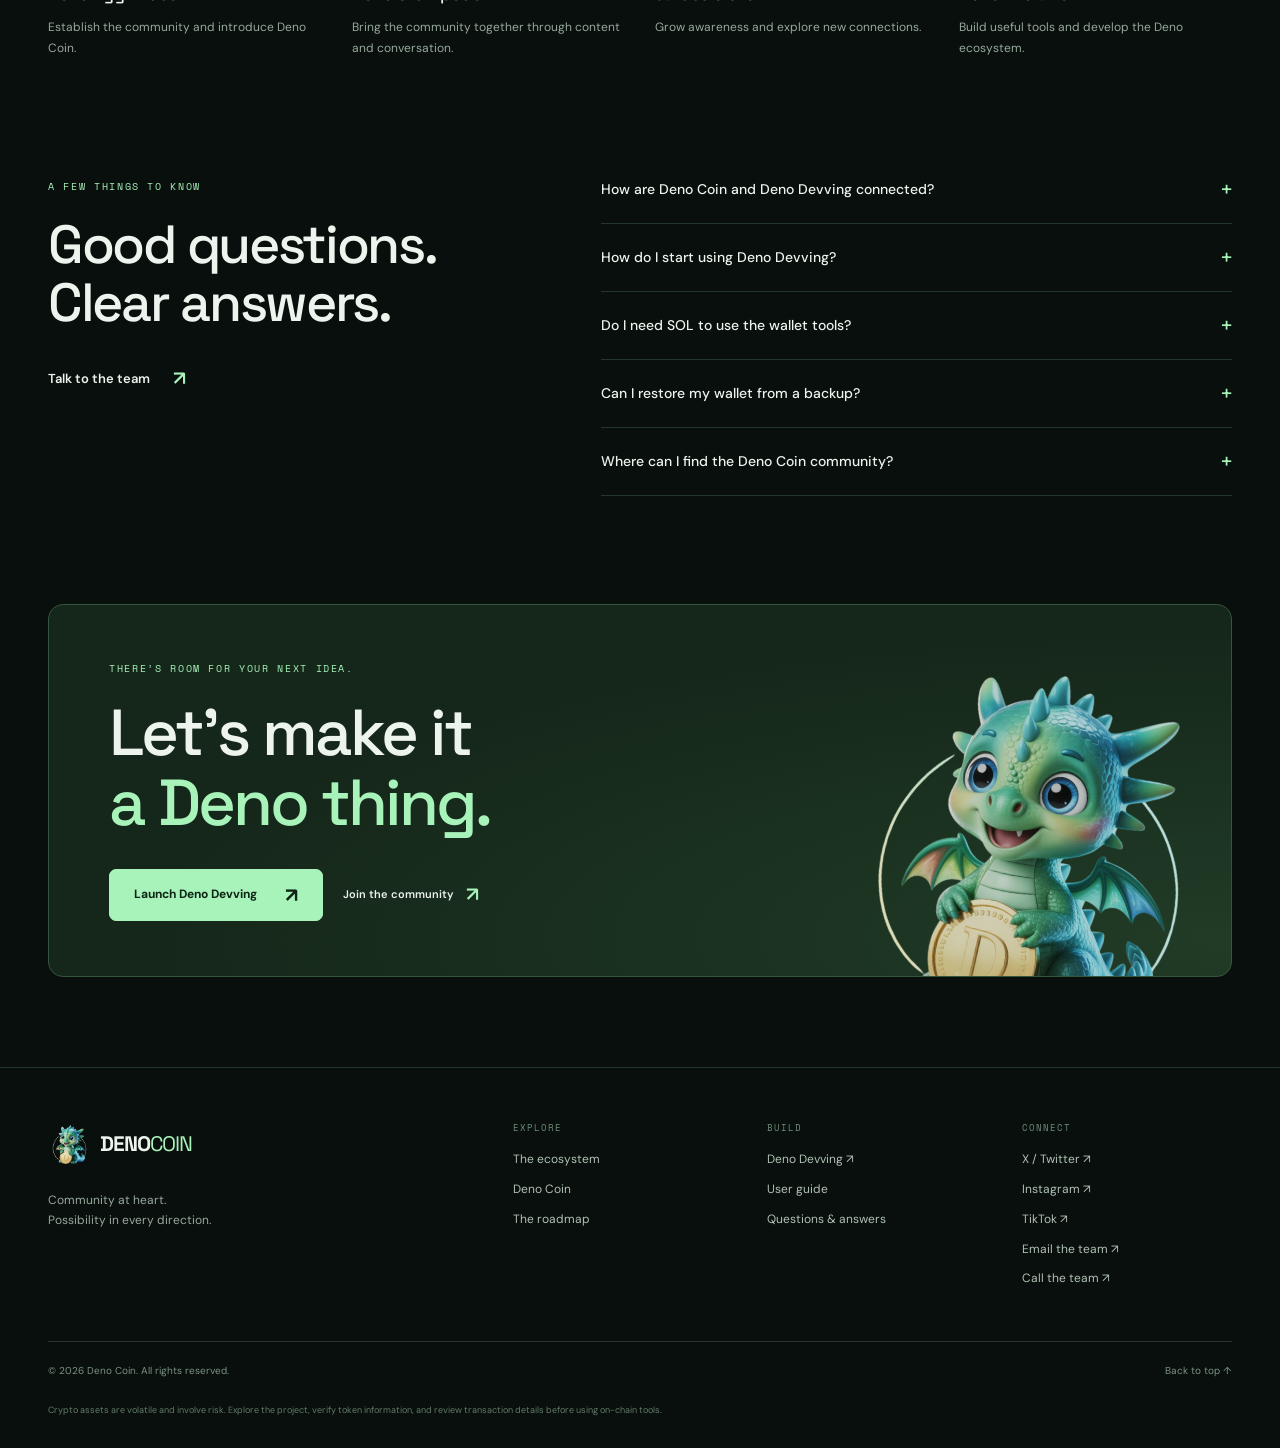
==== commit a1fd451e: "Update app links to denodevving.com" ====
--- a/index.html
+++ b/index.html
@@ -23,7 +23,7 @@
     <a href="#home" class="brand" aria-label="Deno Coin home"><img src="assets/deno-mascot.png" alt="" width="44" height="44"><span>DENO<span class="brand-accent">COIN</span></span></a>
     <button class="menu-toggle" aria-label="Open navigation" aria-controls="main-nav" aria-expanded="false"><span></span><span></span></button>
     <nav id="main-nav" aria-label="Main navigation"><a href="#ecosystem">Ecosystem</a><a href="#devving">Deno Devving</a><a href="#guide">Getting started</a><a href="#tokenomics">The token</a></nav>
-    <a class="button button-small header-cta" href="https://denodevvin.com/" target="_blank" rel="noopener noreferrer">Launch app <span aria-hidden="true">↗</span></a>
+    <a class="button button-small header-cta" href="https://denodevving.com/" target="_blank" rel="noopener noreferrer">Launch app <span aria-hidden="true">↗</span></a>
   </div></header>
 
   <main id="main">
@@ -32,7 +32,7 @@
         <p class="eyebrow"><span class="status-dot"></span> WELCOME TO THE DENO ECOSYSTEM</p>
         <h1 id="hero-heading">Big ideas.<br><span>Deno energy.</span></h1>
         <p class="hero-description">A community with character.<br>A workspace built for creators.<br>Make your next move with Deno.</p>
-        <div class="button-row"><a class="button" href="https://denodevvin.com/" target="_blank" rel="noopener noreferrer">Explore Deno Devving <span aria-hidden="true">↗</span></a><a class="text-link" href="#guide">Show me how <span aria-hidden="true">↓</span></a></div>
+        <div class="button-row"><a class="button" href="https://denodevving.com/" target="_blank" rel="noopener noreferrer">Explore Deno Devving <span aria-hidden="true">↗</span></a><a class="text-link" href="#guide">Show me how <span aria-hidden="true">↓</span></a></div>
         <div class="hero-footnote"><span class="solana-mark" aria-hidden="true"><i></i><i></i><i></i></span><span>BUILT ON SOLANA</span><span class="footnote-divider"></span><span>POWERED BY COMMUNITY</span></div>
       </div>
       <div class="hero-art"><div class="orbital orbital-one"></div><div class="orbital orbital-two"></div><span class="orbit-point point-one"></span><span class="orbit-point point-two"></span><span class="art-label">A LITTLE DENO.<br>A LOT OF POSSIBILITY.</span><img class="hero-mascot" src="assets/deno-mascot.png" width="1024" height="1024" alt="The turquoise Deno dragon holding a gold Deno coin" fetchpriority="high"><div class="mascot-tag"><span class="status-dot"></span><span>Meet your next obsession.</span><span aria-hidden="true">✦</span></div></div>
@@ -49,8 +49,8 @@
     </section>
 
     <section class="product-section section" id="devving" aria-labelledby="devving-heading"><div class="container">
-      <div class="section-heading"><div><p class="eyebrow">INTRODUCING DENO DEVVING</p><h2 id="devving-heading">Your ideas deserve<br>a proper workspace.</h2></div><div class="section-heading-side"><p>Signals, creation, and wallet tools.<br>One place to put it all together.</p><a class="text-link" href="https://denodevvin.com/" target="_blank" rel="noopener noreferrer">Open Deno Devving <span aria-hidden="true">↗</span></a></div></div>
-      <figure class="workspace-frame"><div class="window-bar"><div class="window-dots" aria-hidden="true"><i></i><i></i><i></i></div><span>denodevvin.com</span><span class="window-label">SOLANA SIGNAL DESK</span></div><button class="screenshot-button" data-lightbox="assets/devving-workspace.png" data-caption="Deno Devving workspace with an active signal feed, deployment history and community chat." aria-label="Enlarge Deno Devving workspace screenshot"><img src="assets/devving-workspace.png" alt="Deno Devving interface showing an active signal feed, creation tools, deployment history and community chat" width="1920" height="955" loading="lazy"><span class="enlarge-hint">View workspace ↗</span></button><figcaption>Deno Devving · Signal feed, deployments and community chat</figcaption></figure>
+      <div class="section-heading"><div><p class="eyebrow">INTRODUCING DENO DEVVING</p><h2 id="devving-heading">Your ideas deserve<br>a proper workspace.</h2></div><div class="section-heading-side"><p>Signals, creation, and wallet tools.<br>One place to put it all together.</p><a class="text-link" href="https://denodevving.com/" target="_blank" rel="noopener noreferrer">Open Deno Devving <span aria-hidden="true">↗</span></a></div></div>
+      <figure class="workspace-frame"><div class="window-bar"><div class="window-dots" aria-hidden="true"><i></i><i></i><i></i></div><span>denodevving.com</span><span class="window-label">SOLANA SIGNAL DESK</span></div><button class="screenshot-button" data-lightbox="assets/devving-workspace.png" data-caption="Deno Devving workspace with an active signal feed, deployment history and community chat." aria-label="Enlarge Deno Devving workspace screenshot"><img src="assets/devving-workspace.png" alt="Deno Devving interface showing an active signal feed, creation tools, deployment history and community chat" width="1920" height="955" loading="lazy"><span class="enlarge-hint">View workspace ↗</span></button><figcaption>Deno Devving · Signal feed, deployments and community chat</figcaption></figure>
       <div class="feature-grid"><article><span class="feature-icon" aria-hidden="true">◉</span><h3>Follow the signal</h3><p>Read posts and follows in one feed. Search, filter, and pause while you read.</p></article><article><span class="feature-icon" aria-hidden="true">✧</span><h3>Create with context</h3><p>Open the creation panel, add your token details and image, then review your launch.</p></article><article><span class="feature-icon" aria-hidden="true">⇄</span><h3>Keep it together</h3><p>See your deployments, open the trading panel, and manage your wallet from the workspace.</p></article></div>
     </div></section>
 
@@ -65,9 +65,9 @@
           <button id="tab-backup" role="tab" aria-selected="false" aria-controls="panel-backup" tabindex="-1"><span class="tab-icon" aria-hidden="true">◇</span><span>Save your backup<small>Keep access to your wallet</small></span><span aria-hidden="true">↗</span></button>
         </div>
         <div class="guide-panels">
-          <article class="guide-panel" id="panel-account" role="tabpanel" aria-labelledby="tab-account" tabindex="0"><div class="guide-panel-copy"><span class="pill">YOUR FIRST VISIT</span><h3>Make yourself at home.</h3><p>Open Deno Devving and choose <strong>Create account</strong>. Add your name, username, email, and a password of at least 12 characters. Confirm it to create your account and Solana wallet.</p><p>Download the encrypted wallet backup when prompted, then open your workspace.</p><a class="text-link" href="https://denodevvin.com/" target="_blank" rel="noopener noreferrer">Create your account <span aria-hidden="true">↗</span></a></div><button class="guide-image screenshot-button" data-lightbox="assets/devving-signup.jpg" data-caption="The Deno Devving account creation screen." aria-label="Enlarge account creation screenshot"><img src="assets/devving-signup.jpg" alt="Deno Devving Create your account form with name, username, email and password fields" width="1280" height="720" loading="lazy"><span class="enlarge-hint">Enlarge screenshot ↗</span></button></article>
+          <article class="guide-panel" id="panel-account" role="tabpanel" aria-labelledby="tab-account" tabindex="0"><div class="guide-panel-copy"><span class="pill">YOUR FIRST VISIT</span><h3>Make yourself at home.</h3><p>Open Deno Devving and choose <strong>Create account</strong>. Add your name, username, email, and a password of at least 12 characters. Confirm it to create your account and Solana wallet.</p><p>Download the encrypted wallet backup when prompted, then open your workspace.</p><a class="text-link" href="https://denodevving.com/" target="_blank" rel="noopener noreferrer">Create your account <span aria-hidden="true">↗</span></a></div><button class="guide-image screenshot-button" data-lightbox="assets/devving-signup.jpg" data-caption="The Deno Devving account creation screen." aria-label="Enlarge account creation screenshot"><img src="assets/devving-signup.jpg" alt="Deno Devving Create your account form with name, username, email and password fields" width="1280" height="720" loading="lazy"><span class="enlarge-hint">Enlarge screenshot ↗</span></button></article>
           <article class="guide-panel" id="panel-feed" role="tabpanel" aria-labelledby="tab-feed" tabindex="0" hidden><div class="guide-panel-copy"><span class="pill">YOUR SIGNAL DESK</span><h3>Give the feed your attention.</h3><p>Start in <strong>All Feeds</strong>. Switch between posts and follows, use the search field to find a topic, and open <strong>Filters</strong> to narrow the view.</p><p>Use <strong>Pause feed</strong> when you need time to read. Open the tracker controls to manage the accounts you follow.</p></div><button class="guide-image screenshot-button" data-lightbox="assets/devving-workspace.png" data-caption="Deno Devving workspace with an active signal feed, deployment history and community chat." aria-label="Enlarge signal workspace screenshot"><img src="assets/devving-workspace.png" alt="The feed, filters, search and pause controls in the Deno Devving workspace" width="1920" height="955" loading="lazy"></button></article>
-          <article class="guide-panel" id="panel-create" role="tabpanel" aria-labelledby="tab-create" tabindex="0" hidden><div class="guide-panel-copy"><span class="pill">FROM IDEA TO TOKEN</span><h3>Give your idea a name.</h3><ol><li>Sign in and unlock your wallet.</li><li>Open <strong>Create</strong> or <strong>Creation Panel</strong>.</li><li>Enter the token name, symbol, description, and image.</li><li>Review the selected launchpad, network, fees, and transaction details before confirming.</li></ol><p>Your recorded launches appear in <strong>Your Deploys</strong>. Keep SOL available for network and launchpad fees.</p><a class="text-link" href="https://denodevvin.com/" target="_blank" rel="noopener noreferrer">Open the creation panel <span aria-hidden="true">↗</span></a></div><div class="guide-note"><span aria-hidden="true">✧</span><h4>Review before you launch.</h4><p>Token creation is an on-chain action. Check the details and fee estimate in the app before signing.</p></div></article>
+          <article class="guide-panel" id="panel-create" role="tabpanel" aria-labelledby="tab-create" tabindex="0" hidden><div class="guide-panel-copy"><span class="pill">FROM IDEA TO TOKEN</span><h3>Give your idea a name.</h3><ol><li>Sign in and unlock your wallet.</li><li>Open <strong>Create</strong> or <strong>Creation Panel</strong>.</li><li>Enter the token name, symbol, description, and image.</li><li>Review the selected launchpad, network, fees, and transaction details before confirming.</li></ol><p>Your recorded launches appear in <strong>Your Deploys</strong>. Keep SOL available for network and launchpad fees.</p><a class="text-link" href="https://denodevving.com/" target="_blank" rel="noopener noreferrer">Open the creation panel <span aria-hidden="true">↗</span></a></div><div class="guide-note"><span aria-hidden="true">✧</span><h4>Review before you launch.</h4><p>Token creation is an on-chain action. Check the details and fee estimate in the app before signing.</p></div></article>
           <article class="guide-panel" id="panel-trade" role="tabpanel" aria-labelledby="tab-trade" tabindex="0" hidden><div class="guide-panel-copy"><span class="pill">YOUR NEXT MOVE</span><h3>Keep an eye on your tokens.</h3><p>Select a token from <strong>Your Deploys</strong> to open its trading tools, or use the wallet’s <strong>Buy / Sell tokens</strong> option to look up a token by mint address.</p><p>Choose buy or sell, enter an amount, and review the quote, slippage, and fees. Use the wallet menu to receive or withdraw SOL.</p><p>Confirm the destination address and network before making a transfer.</p></div><div class="guide-note"><span aria-hidden="true">⇄</span><h4>Every transaction deserves a check.</h4><p>Quotes and execution depend on liquidity, network conditions, and your settings. Review each transaction in the app.</p></div></article>
           <article class="guide-panel" id="panel-backup" role="tabpanel" aria-labelledby="tab-backup" tabindex="0" hidden><div class="guide-panel-copy"><span class="pill">KEEP YOUR WALLET YOURS</span><h3>A little care goes a long way.</h3><p>Save the encrypted JSON file offered during account setup. You can also download an <strong>Encrypted backup</strong> from the wallet menu.</p><p>To import a saved file, choose <strong>Create account → Already have an encrypted wallet backup?</strong> and select your JSON file. Enter the password that protects that file.</p><p>Keep the file and its password somewhere safe. A password-protected JSON file requires its encryption password to unlock.</p></div><div class="guide-note"><span aria-hidden="true">◇</span><h4>Private means private.</h4><p>Never post your private key, backup file, or wallet password in chat, social media, or a support conversation.</p></div></article>
         </div>
@@ -80,10 +80,10 @@
 
     <section class="section container faq-section" id="faq" aria-labelledby="faq-heading"><div><p class="eyebrow">A FEW THINGS TO KNOW</p><h2 id="faq-heading">Good questions.<br>Clear answers.</h2><a class="text-link" href="mailto:finance@denocoin.com">Talk to the team <span aria-hidden="true">↗</span></a></div><div class="faq-list"><details><summary>How are Deno Coin and Deno Devving connected?</summary><p>They share the Deno brand and community. Deno Coin is the community token, while Deno Devving is a Solana workspace for feeds, token creation, and wallet tools.</p></details><details><summary>How do I start using Deno Devving?</summary><p>Open the app, choose Create account, and complete signup. Save your encrypted wallet backup before entering your workspace. The guide above walks through the main tools.</p></details><details><summary>Do I need SOL to use the wallet tools?</summary><p>On-chain transactions require SOL for network fees. Token creation and trading can also include platform or launchpad fees. Review the fees and network shown in the app before confirming.</p></details><details><summary>Can I restore my wallet from a backup?</summary><p>A Deno Devving encrypted backup can restore the same wallet address when you provide the password that protects that file. Keep your backup and password safe.</p></details><details><summary>Where can I find the Deno Coin community?</summary><p>Visit <a href="https://x.com/denocoin78" target="_blank" rel="noopener noreferrer">@denocoin78 on X</a>, or find the official Instagram and TikTok links in the footer.</p></details></div></section>
 
-    <section class="container final-cta"><div><p class="eyebrow">THERE’S ROOM FOR YOUR NEXT IDEA.</p><h2>Let’s make it<br><span>a Deno thing.</span></h2><div class="button-row"><a class="button" href="https://denodevvin.com/" target="_blank" rel="noopener noreferrer">Launch Deno Devving <span aria-hidden="true">↗</span></a><a class="text-link" href="https://x.com/denocoin78" target="_blank" rel="noopener noreferrer">Join the community <span aria-hidden="true">↗</span></a></div></div><img src="assets/deno-mascot.png" alt="The Deno dragon welcoming you to the community" width="1024" height="1024" loading="lazy"></section>
+    <section class="container final-cta"><div><p class="eyebrow">THERE’S ROOM FOR YOUR NEXT IDEA.</p><h2>Let’s make it<br><span>a Deno thing.</span></h2><div class="button-row"><a class="button" href="https://denodevving.com/" target="_blank" rel="noopener noreferrer">Launch Deno Devving <span aria-hidden="true">↗</span></a><a class="text-link" href="https://x.com/denocoin78" target="_blank" rel="noopener noreferrer">Join the community <span aria-hidden="true">↗</span></a></div></div><img src="assets/deno-mascot.png" alt="The Deno dragon welcoming you to the community" width="1024" height="1024" loading="lazy"></section>
   </main>
 
-  <footer class="site-footer"><div class="container"><div class="footer-main"><div class="footer-brand"><a href="#home" class="brand"><img src="assets/deno-mascot.png" alt="" width="44" height="44"><span>DENO<span class="brand-accent">COIN</span></span></a><p>Community at heart.<br>Possibility in every direction.</p></div><div><h3>Explore</h3><a href="#ecosystem">The ecosystem</a><a href="#tokenomics">Deno Coin</a><a href="#roadmap">The roadmap</a></div><div><h3>Build</h3><a href="https://denodevvin.com/" target="_blank" rel="noopener noreferrer">Deno Devving ↗</a><a href="#guide">User guide</a><a href="#faq">Questions &amp; answers</a></div><div><h3>Connect</h3><a href="https://x.com/denocoin78" target="_blank" rel="noopener noreferrer">X / Twitter ↗</a><a href="https://www.instagram.com/denocoin.com78/" target="_blank" rel="noopener noreferrer">Instagram ↗</a><a href="https://www.tiktok.com/@denocoin" target="_blank" rel="noopener noreferrer">TikTok ↗</a><a href="mailto:finance@denocoin.com">Email the team ↗</a><a href="tel:888-296-2339">Call the team ↗</a></div></div><div class="footer-bottom"><p>© <span id="year">2026</span> Deno Coin. All rights reserved.</p><a href="#home">Back to top ↑</a></div><p class="risk-note">Crypto assets are volatile and involve risk. Explore the project, verify token information, and review transaction details before using on-chain tools.</p></div></footer>
+  <footer class="site-footer"><div class="container"><div class="footer-main"><div class="footer-brand"><a href="#home" class="brand"><img src="assets/deno-mascot.png" alt="" width="44" height="44"><span>DENO<span class="brand-accent">COIN</span></span></a><p>Community at heart.<br>Possibility in every direction.</p></div><div><h3>Explore</h3><a href="#ecosystem">The ecosystem</a><a href="#tokenomics">Deno Coin</a><a href="#roadmap">The roadmap</a></div><div><h3>Build</h3><a href="https://denodevving.com/" target="_blank" rel="noopener noreferrer">Deno Devving ↗</a><a href="#guide">User guide</a><a href="#faq">Questions &amp; answers</a></div><div><h3>Connect</h3><a href="https://x.com/denocoin78" target="_blank" rel="noopener noreferrer">X / Twitter ↗</a><a href="https://www.instagram.com/denocoin.com78/" target="_blank" rel="noopener noreferrer">Instagram ↗</a><a href="https://www.tiktok.com/@denocoin" target="_blank" rel="noopener noreferrer">TikTok ↗</a><a href="mailto:finance@denocoin.com">Email the team ↗</a><a href="tel:888-296-2339">Call the team ↗</a></div></div><div class="footer-bottom"><p>© <span id="year">2026</span> Deno Coin. All rights reserved.</p><a href="#home">Back to top ↑</a></div><p class="risk-note">Crypto assets are volatile and involve risk. Explore the project, verify token information, and review transaction details before using on-chain tools.</p></div></footer>
 
   <dialog class="image-dialog" id="image-dialog" aria-label="App screenshot"><button class="dialog-close" autofocus aria-label="Close screenshot">×</button><img id="dialog-image" alt="" width="1280" height="720"><p id="dialog-caption"></p></dialog>
 </body>
